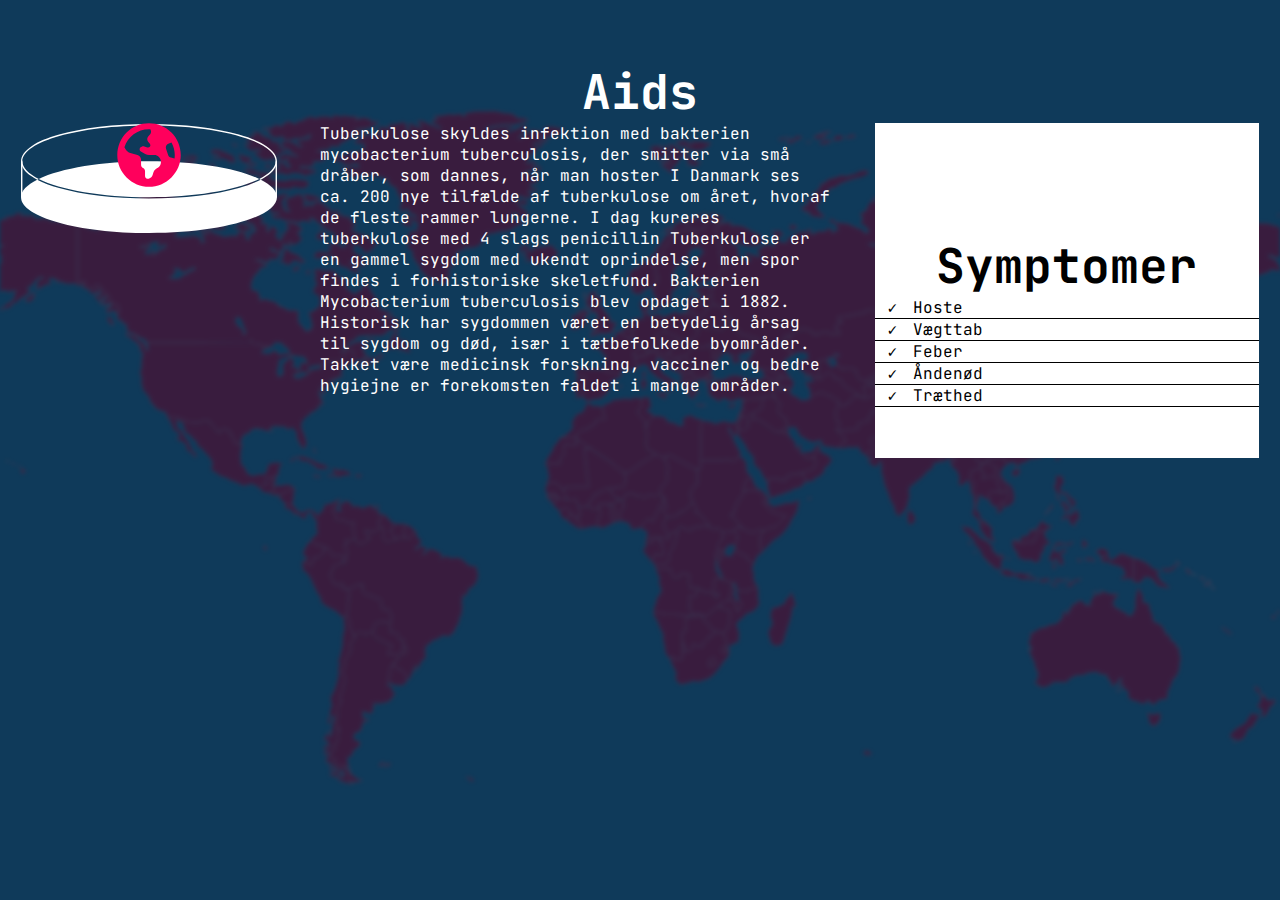
==== opsummering.html @ 6960725e "opsummering" ====
<!DOCTYPE html>
<html lang="da">
  <head>
    <meta charset="UTF-8" />
    <meta name="viewport" content="width=device-width, initial-scale=1.0" />
    <title>Steno - Byg en sygdom</title>
    <link rel="stylesheet" href="/styles/style.css" />
    <!-- Google Font -->
    <link rel="preconnect" href="https://fonts.googleapis.com" />
    <link rel="preconnect" href="https://fonts.gstatic.com" crossorigin />
    <link
      href="https://fonts.googleapis.com/css2?family=JetBrains+Mono:ital,wght@0,100..800;1,100..800&display=swap"
      rel="stylesheet"
    />
    <script src="scripts/main.js" defer></script>
  </head>
  <body class="dark">

    <main>
        <img src="img/Earth.svg" alt="billede af jorden" id="kort">


     <h1>Aids</h1>

     <div class="opsummering_wrapper">
        <div class="petri_wrapper">
            <img src="img/petri.svg" alt="Petri skål" id="petri_skål">
            <img src="img/verden.svg" alt="Virus" id="petri_virus">
        </div>

        <p class="opsummering_text">
            Tuberkulose skyldes infektion med bakterien mycobacterium tuberculosis, der smitter via små dråber, som dannes, når man hoster
            I Danmark ses ca. 200 nye tilfælde af tuberkulose om året, hvoraf de fleste rammer lungerne.
            I dag kureres tuberkulose med 4 slags penicillin

            Tuberkulose er en gammel sygdom med ukendt oprindelse, men spor findes i forhistoriske skeletfund. Bakterien Mycobacterium tuberculosis blev opdaget i 1882. Historisk har sygdommen været en betydelig årsag til sygdom og død, især i tætbefolkede byområder. Takket være medicinsk forskning, vacciner og bedre hygiejne er forekomsten faldet i mange områder.
        </p>
        
        <div id="clipboard">
            <h1>Symptomer</h1>

            <div class="item">
                <p>&#10003;</p>
                <p>Hoste</p>
            </div>

            <div class="item">
                <p>&#10003;</p>
                <p>Vægttab</p>
            </div>

            <div class="item">
                <p>&#10003;</p>
                <p>Feber</p>
            </div>

            <div class="item">
                <p>&#10003;</p>
                <p>Åndenød</p>
            </div>

            <div class="item">
                <p>&#10003;</p>
                <p>Træthed</p>
            </div>
        </div>


     </div>
    </main>
  </body>
</html>
---- styles/style.css ----
/* Variabler */
:root {
  --background-color: #0f3a5a;
  --black-color: #071a2a;
  --icon-color: #7bb1f1;
  --map-color: #d2e1ff;
  --accent-color: #ff005c;
  --white-color: #ffffff;
}

h1 {
  font-size: 3rem;
  text-align: center;
  padding-top: 60px;
}

/* Reset css */
* {
  box-sizing: border-box;
  margin: 0;
  padding: 0;
}

/* Font family */
body {
  font-family: "JetBrains Mono", monospace;
  font-optical-sizing: auto;
  font-weight: 400;
  font-style: normal;
  overflow: hidden;
}

/* Brug denne farve til mørk baggrund */
.dark {
  background-color: var(--background-color);
  color: var(--white-color);
}

/* Brug denne farve til lys baggrund */
.light {
  background-color: var(--map-color);
  color: var(--black-color);
}

.btn {
  background-color: var(--white-color);
  color: var(--black-color);
  border: none;
  font-size: 2rem;
  font-family: "JetBrains Mono", monospace;
  padding: calc(1rem * 1) calc(1rem * 2);
  display: flex;
  justify-content: center;
  align-items: center;
  gap: calc(1rem / 2);
  border-radius: 50px;
  margin: 20px;
}

/*-------------------
--------video--------
-------------------*/

.video_container {
  position: relative;
}

#video-player {
  width: 100%;
  height: 100%;
}

.video_timeline {
  position: absolute;
  bottom: 4px;
  left: 0;
  right: 0;
  display: flex;
  gap: 16px;
}

.video_timeline_wrapper {
  flex:1;
}

.video_play_btn {
  outline: none;
  border: none;
  background-color: var(--white-color);
  color: var(--background-color);
  border-radius: 50%;
  display: flex;
  justify-content: center;
  align-items: center;
  width: 50px;
  height: 50px;
}

.video_years {
  margin-top: 8px;
  display: flex;
  justify-content: space-between;
}

.video_skips {
  flex: 1;
  display: flex;
  align-items: center;
}

.spacer {
  flex: 1;
  height: 5px;
  border-radius: 2px;
  background-color: var(--white-color);
}

.video_btn {
  position: relative;
  border-radius: 50%;
  width: 50px;
  height: 50px;
  outline: 5px solid var(--white-color);
  border: none;
  margin: 1px;
  color: var(--white-color);
  background-color: transparent;
  cursor: pointer;
}

.video_btn.active::before {
  position: absolute;
  border-radius: 50%;
  margin: 5px;
  inset: 0;
  content: attr(data-value);
  display: flex;
  justify-content: center;
  align-items: center;
  background-color: var(--white-color);
  color: var(--background-color);
}

/*-------------------
-------forside-------
-------------------*/
/* Denne styling bliver også brugt til den afsluttende side*/


#armbånd {
  position: absolute;
  top: 50%;
  left: -25vw;
  transform: translate(0%, -50%);
  width: 80vw;

}


/*-------------------
-------type-------
-------------------*/
.type_container {
display: flex;
justify-content: space-evenly;
}

.type_ikoner {
  background-color: #ffffff;
  padding: 40px;
  border-radius: 50%;
  display: flex;
  justify-content: center;
  align-items: center;
  flex-direction: column;
}

.type_flex {
  height: 100dvh;
  display: flex;
  flex-direction: column;
  justify-content: space-between;
}

.type_reagens {
  position: absolute;
  right: 0;
  padding-right: 60px;
  height: 500px;
  top: 25%;
}

.type_knap {
  float: right;
}

.type_wrapper {
  display: flex;
  flex-direction: column;
  align-items: center;
  gap: 16px;
}

.type_wrapper button{
  border-radius: 100px;
  border: none;
  box-shadow: 0px 0px 50px #7bb1f1;
  transition: 2s all ease;

  animation-name: slideIn;
  animation-duration: 2s;
  animation-fill-mode: forwards;

  aspect-ratio: 3 / 2;

  
}

.blinker{

  transition: 2s all ease;

  animation-name: blinker;
  animation-duration: 2s;
  animation-delay: 3s;
  animation-iteration-count: infinite;
  animation-fill-mode:forwards; 
  
  cursor: pointer;

}



#index_infoText{
  position: absolute;

  display: flex;
  align-items: center;

  right: 2vw;
  top: 34vh;

  opacity: 0;

  transition: 2s all ease;

  animation-name: blink;
  animation-duration: 2s;
  animation-delay: 3s;
  animation-iteration-count: infinite;
  animation-fill-mode:forwards;  
  
}

#index_infoText img{
width: 32px;
}

#index_infoText p{
  font-size: 1rem;
}

@keyframes slideIn {
  from {  
    top: 50%;
    left: -250vw;
    transform: translate(0%, -50%);
  }

  to {
    top: 50%;
    left: -2vw;
    transform: translate(0%, -50%);
  }
}

@keyframes blink {
  0% {  
    opacity: 0;
  }

  50% {
    opacity: 1;
  }

  100% {
    opacity: 0;
  }
}

@keyframes blinker {
  0% {  
    fill: #D9D9D9;
  }

  50% {
    fill: #ffffff;
  }

  100% {
    fill: #D9D9D9;
  }
}

/*-------------------
-----Opsummering-----
-------------------*/
#kort{
  position: absolute;
  top: 50%;
  left: 50%;
  transform: translate(-50%, -50%);
  z-index: -111;
  width: 100%;
  height: 100%;

  filter: blur(2px);
  opacity: 0.5;
  
}

.opsummering_wrapper{
  display: flex;
  justify-content: space-around;
}

.petri_wrapper{
  position: relative;
}

#petri_skål{
  width: 20vw;
}

#petri_virus{
  position: absolute;
  top: 0px;
  left: 50%;
  transform: translate(-50%, 0%);

  width: 5vw;
}

.opsummering_text{
  font-size: 1rem;
  width: 40vw;
}

#clipboard{
  background-color: #ffffff;
  width: 30vw;
  height: fit-content;
  padding: 4vw 0vw;
  color: black;

  display: flex;
  flex-direction: column;
  align-items: center;
}

#clipboard div{
border-bottom: solid 1px black;


display: flex;
align-items: flex-end;
gap: 16px;

padding: 0vw 4vw 0vw 1vw;
width: 100%;
}

.item{

}
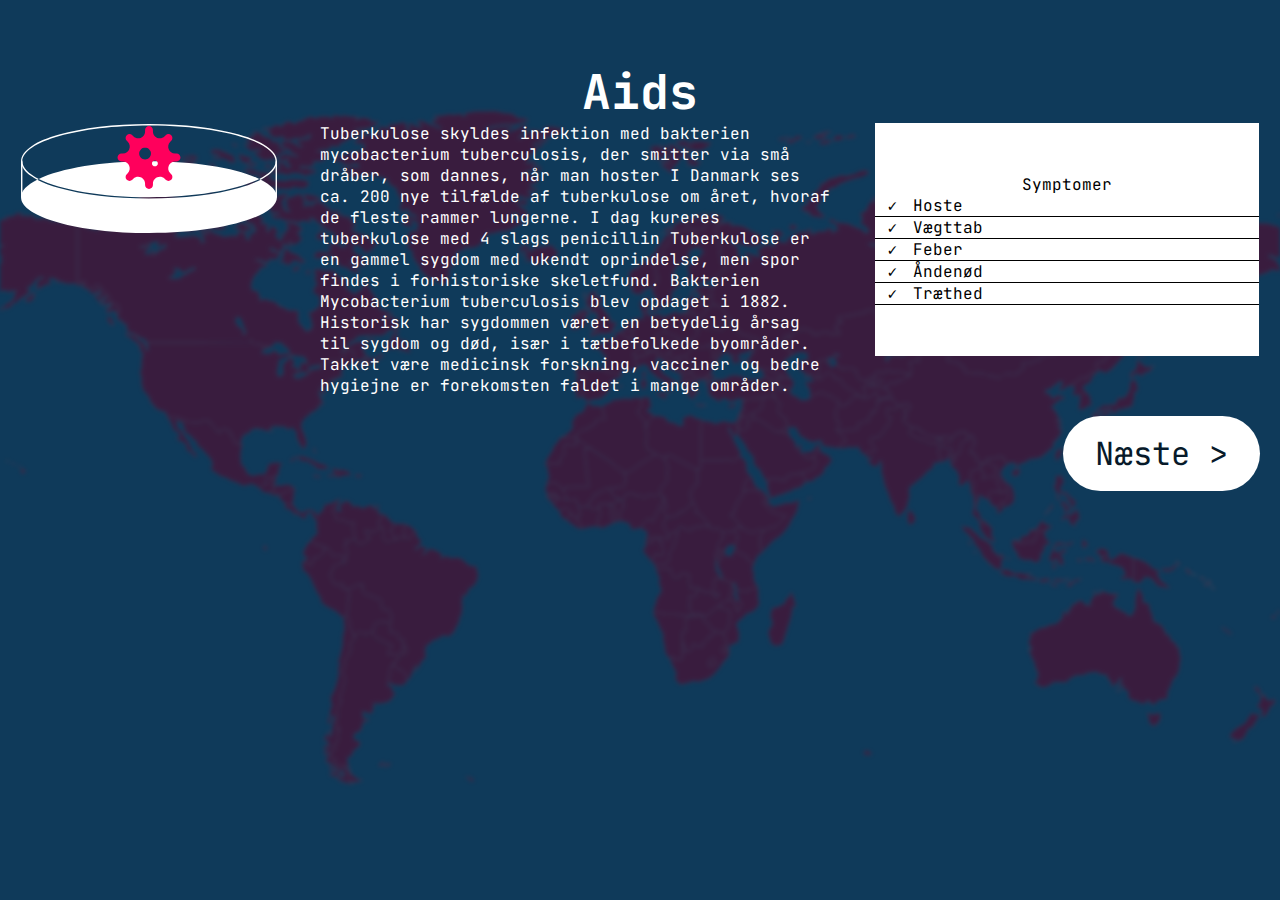
==== commit fe1413dc: "rækkefølge rettet" ====
--- a/opsummering.html
+++ b/opsummering.html
@@ -25,7 +25,9 @@
      <div class="opsummering_wrapper">
         <div class="petri_wrapper">
             <img src="img/petri.svg" alt="Petri skål" id="petri_skål">
-            <img src="img/verden.svg" alt="Virus" id="petri_virus">
+            <svg width="69" height="69" viewBox="0 0 69 69" fill="none" xmlns="http://www.w3.org/2000/svg" id="petri_virus">
+                <path d="M38.7408 4.81564C38.7408 2.47004 36.8458 0.575012 34.5002 0.575012C32.1546 0.575012 30.2596 2.47004 30.2596 4.81564V6.33961C30.2596 12.9523 22.2686 16.2653 17.5907 11.5874L16.504 10.514C14.8475 8.85748 12.1707 8.85748 10.5142 10.514C8.85767 12.1705 8.85767 14.8606 10.5142 16.5171L11.6008 17.6038C16.2655 22.2685 12.9525 30.2594 6.33979 30.2594H4.81582C2.47022 30.2594 0.575195 32.1544 0.575195 34.5C0.575195 36.8456 2.47022 38.7406 4.81582 38.7406H6.33979C12.9525 38.7406 16.2655 46.7316 11.5876 51.4095L10.5142 52.4962C8.85767 54.1527 8.85767 56.8428 10.5142 58.4993C12.1707 60.1558 14.8608 60.1558 16.5173 58.4993L17.604 57.4126C22.2819 52.7347 30.2728 56.0477 30.2728 62.6604V64.1844C30.2728 66.53 32.1679 68.425 34.5134 68.425C36.859 68.425 38.7541 66.53 38.7541 64.1844V62.6604C38.7541 56.0477 46.745 52.7347 51.4229 57.4126L52.5096 58.4993C54.1661 60.1558 56.8562 60.1558 58.5127 58.4993C60.1692 56.8428 60.1692 54.1527 58.5127 52.4962L57.4261 51.4095C52.7481 46.7316 56.0611 38.7406 62.6738 38.7406H64.1846C66.5302 38.7406 68.4252 36.8456 68.4252 34.5C68.4252 32.1544 66.5302 30.2594 64.1846 30.2594H62.6606C56.0479 30.2594 52.7349 22.2685 57.4128 17.5905L58.4995 16.5039C60.156 14.8474 60.156 12.1572 58.4995 10.5007C56.843 8.84423 54.1528 8.84423 52.4963 10.5007L51.4097 11.5874C46.7317 16.2653 38.7408 12.9523 38.7408 6.33961V4.81564ZM23.8986 30.2594C23.8986 29.4241 24.0632 28.5969 24.3828 27.8252C24.7025 27.0534 25.171 26.3522 25.7617 25.7615C26.3524 25.1709 27.0536 24.7023 27.8253 24.3826C28.5971 24.063 29.4242 23.8984 30.2596 23.8984C31.0949 23.8984 31.9221 24.063 32.6938 24.3826C33.4655 24.7023 34.1668 25.1709 34.7574 25.7615C35.3481 26.3522 35.8166 27.0534 36.1363 27.8252C36.456 28.5969 36.6205 29.4241 36.6205 30.2594C36.6205 31.0947 36.456 31.9219 36.1363 32.6936C35.8166 33.4654 35.3481 34.1666 34.7574 34.7572C34.1668 35.3479 33.4655 35.8165 32.6938 36.1361C31.9221 36.4558 31.0949 36.6203 30.2596 36.6203C29.4242 36.6203 28.5971 36.4558 27.8253 36.1361C27.0536 35.8165 26.3524 35.3479 25.7617 34.7572C25.171 34.1666 24.7025 33.4654 24.3828 32.6936C24.0632 31.9219 23.8986 31.0947 23.8986 30.2594ZM40.8611 37.6805C41.7046 37.6805 42.5136 38.0156 43.1101 38.612C43.7065 39.2085 44.0416 40.0174 44.0416 40.8609C44.0416 41.7045 43.7065 42.5134 43.1101 43.1099C42.5136 43.7063 41.7046 44.0414 40.8611 44.0414C40.0176 44.0414 39.2087 43.7063 38.6122 43.1099C38.0157 42.5134 37.6807 41.7045 37.6807 40.8609C37.6807 40.0174 38.0157 39.2085 38.6122 38.612C39.2087 38.0156 40.0176 37.6805 40.8611 37.6805Z" fill="#FF005C"/>
+                </svg>
         </div>
 
         <p class="opsummering_text">
@@ -37,7 +39,7 @@
         </p>
         
         <div id="clipboard">
-            <h1>Symptomer</h1>
+            <p>Symptomer<p>
 
             <div class="item">
                 <p>&#10003;</p>
@@ -64,9 +66,15 @@
                 <p>Træthed</p>
             </div>
         </div>
+    </div>
 
+    <footer>
+        <button class="btn type_knap">
+            Næste >
+        </button>
 
-     </div>
+    </footer>
+
     </main>
   </body>
 </html>--- a/styles/style.css
+++ b/styles/style.css
@@ -157,64 +157,9 @@
 }
 
 
-/*-------------------
--------type-------
--------------------*/
-.type_container {
-display: flex;
-justify-content: space-evenly;
-}
-
-.type_ikoner {
-  background-color: #ffffff;
-  padding: 40px;
-  border-radius: 50%;
-  display: flex;
-  justify-content: center;
-  align-items: center;
-  flex-direction: column;
-}
-
-.type_flex {
-  height: 100dvh;
-  display: flex;
-  flex-direction: column;
-  justify-content: space-between;
-}
-
-.type_reagens {
-  position: absolute;
-  right: 0;
-  padding-right: 60px;
-  height: 500px;
-  top: 25%;
-}
-
-.type_knap {
-  float: right;
-}
-
-.type_wrapper {
-  display: flex;
-  flex-direction: column;
-  align-items: center;
-  gap: 16px;
-}
-
-.type_wrapper button{
-  border-radius: 100px;
-  border: none;
-  box-shadow: 0px 0px 50px #7bb1f1;
-  transition: 2s all ease;
-
-  animation-name: slideIn;
-  animation-duration: 2s;
-  animation-fill-mode: forwards;
-
-  aspect-ratio: 3 / 2;
-
-  
-}
+
+
+
 
 .blinker{
 
@@ -302,6 +247,66 @@
     fill: #D9D9D9;
   }
 }
+
+
+/*-------------------
+-------type-------
+-------------------*/
+.type_container {
+  display: flex;
+  justify-content: space-evenly;
+  }
+  
+  .type_ikoner {
+    background-color: #ffffff;
+    padding: 40px;
+    border-radius: 50%;
+    display: flex;
+    justify-content: center;
+    align-items: center;
+    flex-direction: column;
+  }
+  
+  .type_flex {
+    height: 100dvh;
+    display: flex;
+    flex-direction: column;
+    justify-content: space-between;
+  }
+  
+  .type_reagens {
+    position: absolute;
+    right: 0;
+    padding-right: 60px;
+    height: 500px;
+    top: 25%;
+  }
+  
+  .type_knap {
+    float: right;
+  }
+  
+  .type_wrapper {
+    display: flex;
+    flex-direction: column;
+    align-items: center;
+    gap: 16px;
+  }
+  
+  .type_wrapper button{
+    border-radius: 100px;
+    border: none;
+    box-shadow: 0px 0px 50px #7bb1f1;
+    transition: 2s all ease;
+  
+    animation-name: slideIn;
+    animation-duration: 2s;
+    animation-fill-mode: forwards;
+  
+    aspect-ratio: 3 / 2;
+  
+    
+  }
 
 /*-------------------
 -----Opsummering-----
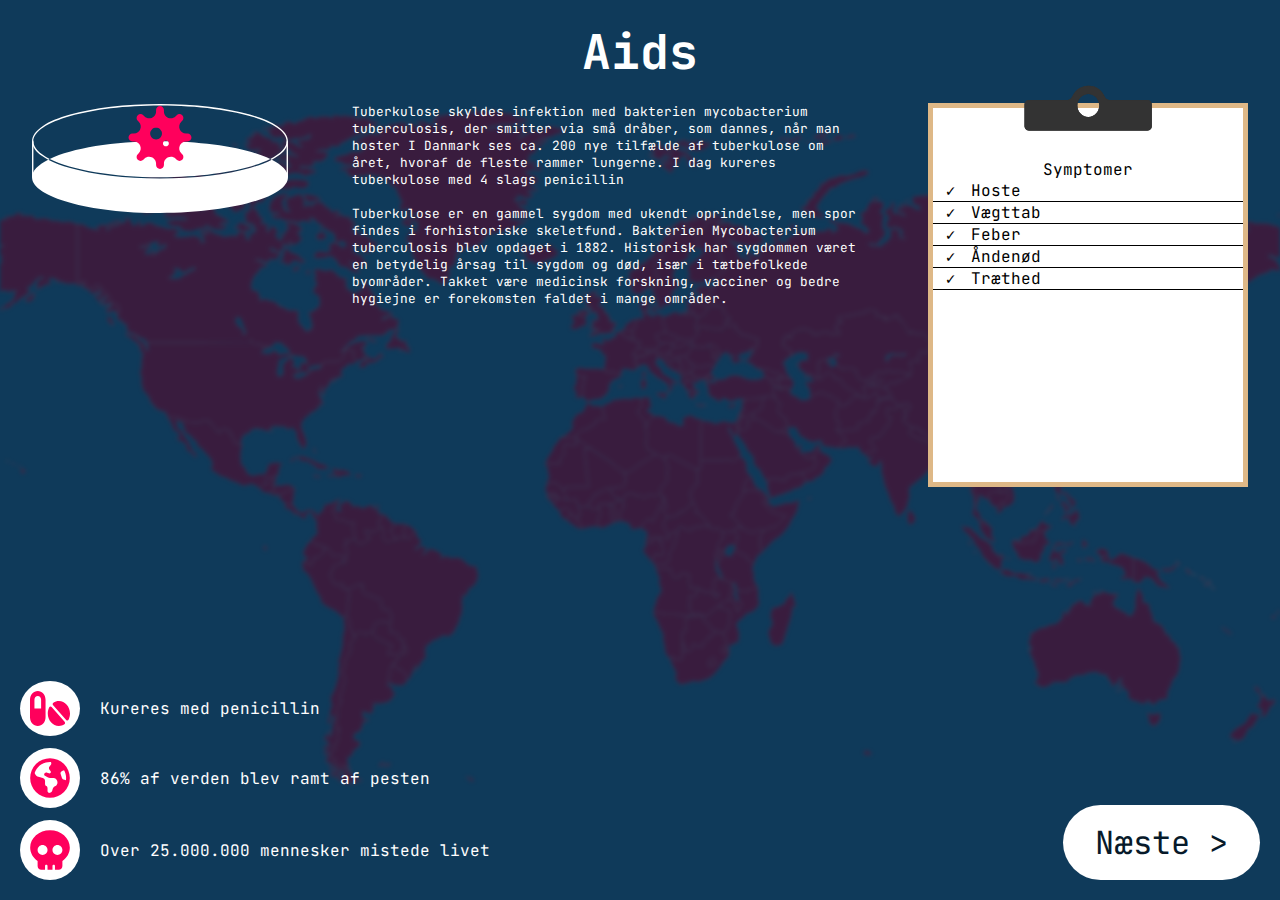
==== commit 8710a571: "opsummering" ====
--- a/opsummering.html
+++ b/opsummering.html
@@ -34,47 +34,69 @@
             Tuberkulose skyldes infektion med bakterien mycobacterium tuberculosis, der smitter via små dråber, som dannes, når man hoster
             I Danmark ses ca. 200 nye tilfælde af tuberkulose om året, hvoraf de fleste rammer lungerne.
             I dag kureres tuberkulose med 4 slags penicillin
-
+            <br><br>
             Tuberkulose er en gammel sygdom med ukendt oprindelse, men spor findes i forhistoriske skeletfund. Bakterien Mycobacterium tuberculosis blev opdaget i 1882. Historisk har sygdommen været en betydelig årsag til sygdom og død, især i tætbefolkede byområder. Takket være medicinsk forskning, vacciner og bedre hygiejne er forekomsten faldet i mange områder.
         </p>
         
         <div id="clipboard">
+            <img src="img/clip.svg" alt="Clip til clipboard" id="clip">
             <p>Symptomer<p>
 
-            <div class="item">
+            <div>
                 <p>&#10003;</p>
                 <p>Hoste</p>
             </div>
 
-            <div class="item">
+            <div>
                 <p>&#10003;</p>
                 <p>Vægttab</p>
             </div>
 
-            <div class="item">
+            <div>
                 <p>&#10003;</p>
                 <p>Feber</p>
             </div>
 
-            <div class="item">
+            <div>
                 <p>&#10003;</p>
                 <p>Åndenød</p>
             </div>
 
-            <div class="item">
+            <div>
                 <p>&#10003;</p>
                 <p>Træthed</p>
             </div>
         </div>
     </div>
 
-    <footer>
+    <div class="opsummering_bullet">
+
+
+        <div class="bullets">
+            <img src="img/piller.svg" alt="Billede af piller">
+            <p>Kureres med penicillin</p>
+        </div>
+
+        <div class="bullets">
+            <img src="img/verden.svg" alt="Billede af jorden">
+            <p>86% af verden blev ramt af pesten</p>
+        </div>
+
+        <div class="bullets">
+            <img src="img/død.svg" alt="Billede af dødningehovede">
+            <p>Over 25.000.000 mennesker mistede livet</p>
+        </div>
+    </div>
+
+    
+    </main>
+
+    <footer class="absolute_footer">
         <button class="btn type_knap">
             Næste >
         </button>
 
     </footer>
 
-    </main>
   </body>
 </html>--- a/styles/style.css
+++ b/styles/style.css
@@ -11,7 +11,7 @@
 h1 {
   font-size: 3rem;
   text-align: center;
-  padding-top: 60px;
+  padding: 20px;
 }
 
 /* Reset css */
@@ -273,13 +273,21 @@
     flex-direction: column;
     justify-content: space-between;
   }
+
+  .type_reagens_wrapper{
+    position: absolute;
+    top: 0px;
+    right: 0px;
+    height: 100%;
+    padding: 80px;
+    display: flex;
+    align-items: center;
+    justify-content: center;
+  }
   
   .type_reagens {
-    position: absolute;
-    right: 0;
-    padding-right: 60px;
-    height: 500px;
-    top: 25%;
+    height: 50vh;
+
   }
   
   .type_knap {
@@ -348,20 +356,34 @@
 }
 
 .opsummering_text{
-  font-size: 1rem;
+  font-size: 0.8rem;
   width: 40vw;
 }
 
+
+
 #clipboard{
+  position: relative;
   background-color: #ffffff;
-  width: 30vw;
+  width: 25vw;
   height: fit-content;
-  padding: 4vw 0vw;
+  padding: 4vw 0vw 15vw 0vw;
   color: black;
 
   display: flex;
   flex-direction: column;
   align-items: center;
+  justify-content: flex-start;
+
+  border: solid 5px burlywood;
+}
+
+#clip{
+  position: absolute;
+  width: 10vw;
+  top: 0;
+  left: 50%;
+  transform: translate(-50%, -50%);
 }
 
 #clipboard div{
@@ -376,6 +398,38 @@
 width: 100%;
 }
 
-.item{
-
-}
+.opsummering_bullet{
+  position: absolute;
+  bottom: 0px;
+  left: 0px;
+  display: flex;
+  flex-direction: column;
+  justify-content: center;
+  gap: 12px;
+  padding: 20px 20px;
+}
+
+.bullets{
+  display: flex;
+  align-items: center;
+  gap: 20px;
+
+}
+
+.bullets img{
+  background-color: white;
+  border-radius: 50%;
+  padding: 10px;
+  overflow: visible;
+}
+
+/*-------------------
+--------footer-------
+-------------------*/
+
+.absolute_footer{
+  width: 100%;
+  position: absolute;
+  bottom: 0px;
+  left: 0;
+}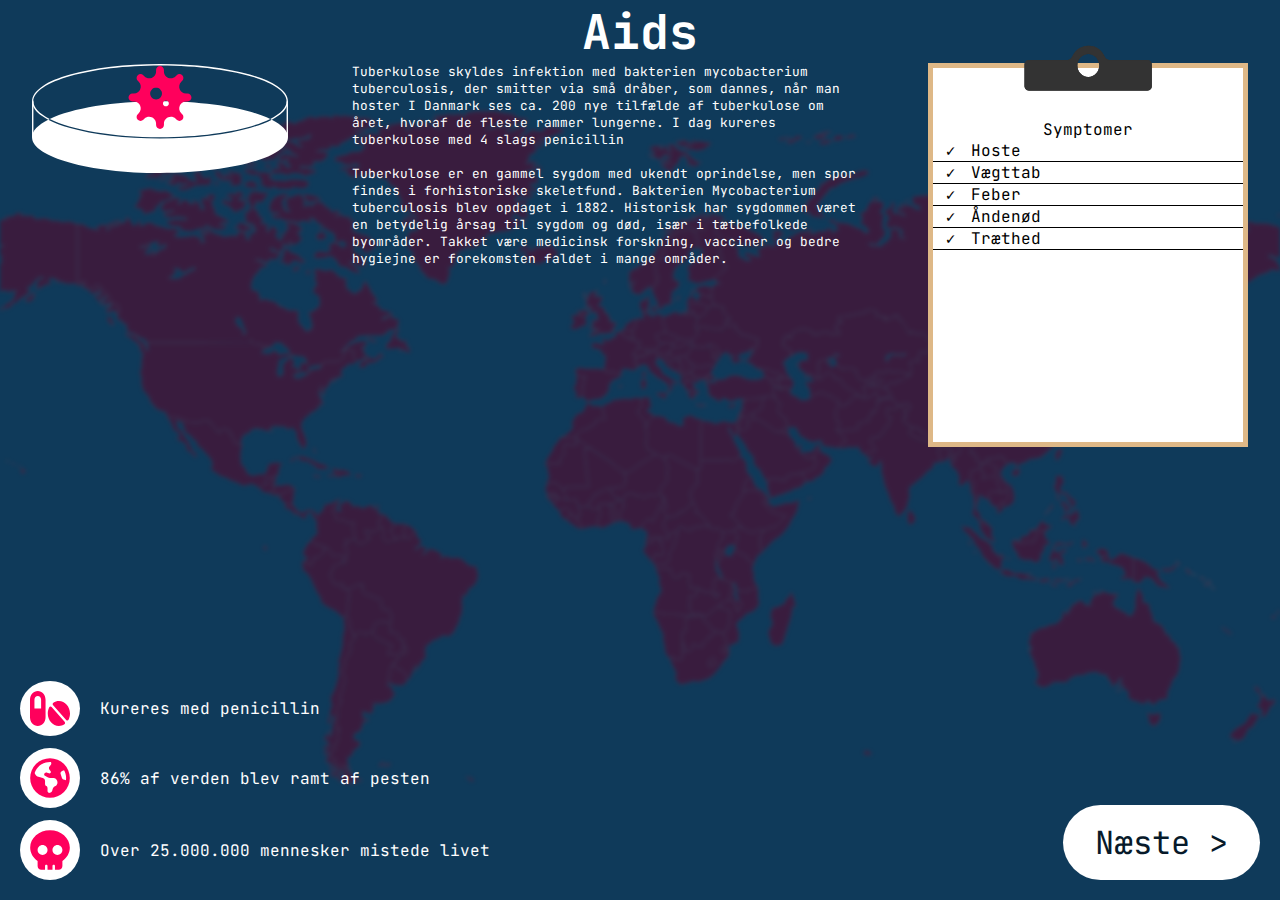
==== commit d4861638: "rettelser i det hele" ====
--- a/opsummering.html
+++ b/opsummering.html
@@ -19,8 +19,9 @@
     <main>
         <img src="img/Earth.svg" alt="billede af jorden" id="kort">
 
-
-     <h1>Aids</h1>
+    <header>
+        <h1>Aids</h1>
+    </header>
 
      <div class="opsummering_wrapper">
         <div class="petri_wrapper">
@@ -92,9 +93,9 @@
     </main>
 
     <footer class="absolute_footer">
-        <button class="btn type_knap">
+        <a href="slut-skærm.html" class="btn">
             Næste >
-        </button>
+        </a>
 
     </footer>
 
--- a/styles/style.css
+++ b/styles/style.css
@@ -10,8 +10,17 @@
 
 h1 {
   font-size: 3rem;
+}
+
+h2 {
+  font-size: 2rem;
   text-align: center;
-  padding: 20px;
+  padding-top: 10px;
+  padding-bottom: 30px;
+}
+
+h3 {
+  padding-top: 10px;
 }
 
 /* Reset css */
@@ -28,6 +37,9 @@
   font-weight: 400;
   font-style: normal;
   overflow: hidden;
+
+  /* Denne lille kommando sørger for at man ikke kan overstrege noget på siderne */
+  user-select: none;
 }
 
 /* Brug denne farve til mørk baggrund */
@@ -58,11 +70,23 @@
 }
 
 /*-------------------
+--------header--------
+-------------------*/
+header{
+display: flex;
+flex-direction: column;
+align-items: center;
+
+}
+
+
+/*-------------------
 --------video--------
 -------------------*/
 
 .video_container {
   position: relative;
+  height: 100%;
 }
 
 #video-player {
@@ -71,12 +95,13 @@
 }
 
 .video_timeline {
-  position: absolute;
-  bottom: 4px;
+  position: fixed;
+  bottom: 0;
   left: 0;
   right: 0;
   display: flex;
   gap: 16px;
+  padding: 20px;
 }
 
 .video_timeline_wrapper {
@@ -154,6 +179,11 @@
   transform: translate(0%, -50%);
   width: 80vw;
 
+  transition: 2s all ease;
+
+  animation-name: slideIn;
+  animation-duration: 2s;
+  animation-fill-mode:forwards; 
 }
 
 
@@ -253,8 +283,19 @@
 -------type-------
 -------------------*/
 .type_container {
-  display: flex;
-  justify-content: space-evenly;
+  position: relative;
+  display: flex;
+  justify-content: center;
+
+  }
+
+  .type_absolute{
+    position: absolute;
+    top: 50%;
+    left: 50%;
+    transform: translate(-50%, -50%);
+    width: 40vw;
+    justify-content: space-between;
   }
   
   .type_ikoner {
@@ -266,12 +307,30 @@
     align-items: center;
     flex-direction: column;
   }
-  
-  .type_flex {
-    height: 100dvh;
-    display: flex;
+
+  .streg{
+    background-color: #ffffff;
+    width: 3px;
+    height: 50px;
+  }
+
+  .absolute_text{
+    position: absolute;
+    bottom: -200px;
+
+    display: none;
     flex-direction: column;
-    justify-content: space-between;
+    align-items: center;
+    justify-content: flex-start;
+    gap: 16px;
+
+    width: 30vw;
+    height: 30vh;
+
+  }
+
+  .absolute_text p{
+    font-size: 0.8rem;
   }
 
   .type_reagens_wrapper{
@@ -283,6 +342,8 @@
     display: flex;
     align-items: center;
     justify-content: center;
+
+    z-index: -111;
   }
   
   .type_reagens {
@@ -292,19 +353,20 @@
   
   .type_knap {
     float: right;
+    text-decoration: none;
   }
   
   .type_wrapper {
     display: flex;
     flex-direction: column;
     align-items: center;
-    gap: 16px;
-  }
-  
-  .type_wrapper button{
+    
+  }
+  
+  .type_klik{
     border-radius: 100px;
     border: none;
-    box-shadow: 0px 0px 50px #7bb1f1;
+    box-shadow: none;
     transition: 2s all ease;
   
     animation-name: slideIn;
@@ -313,6 +375,7 @@
   
     aspect-ratio: 3 / 2;
   
+    cursor: pointer;
     
   }
 
@@ -423,6 +486,53 @@
   overflow: visible;
 }
 
+
+
+/*-------------------
+-----Symptomer-----
+-------------------*/
+.lille_overskrift{
+  font-size: 1rem;
+}
+
+.symp_container {
+  display: flex;
+  column-gap: 40px;
+  row-gap: 40px;
+  flex-wrap: wrap;
+  justify-content: space-between;
+  width: 40vw;
+  padding: 20px 0px;
+}
+
+.symp_wrapper {
+  display: flex;
+  flex-direction: column;
+  align-items: center;
+  width: 100px;
+}
+
+.symp_wrapper img{
+  width: 100px;
+  height: 100px;
+  padding: 20px;
+  background-color: #ffffff;
+  border-radius: 50%;
+  overflow: visible;
+  cursor: pointer;
+
+  /*animation*/
+  transition: 2s all ease;
+}
+
+/*-------------------
+------Smittevej------
+-------------------*/
+.smittevej{
+  justify-content: space-around;
+}
+
+
 /*-------------------
 --------footer-------
 -------------------*/
@@ -432,4 +542,16 @@
   position: absolute;
   bottom: 0px;
   left: 0;
+}
+
+
+  /* til at fordele knapperne på slut-siden*/
+.slut{
+  display: flex;
+  justify-content: space-between;
+}
+
+footer a{
+  float: right;
+  text-decoration: none;
 }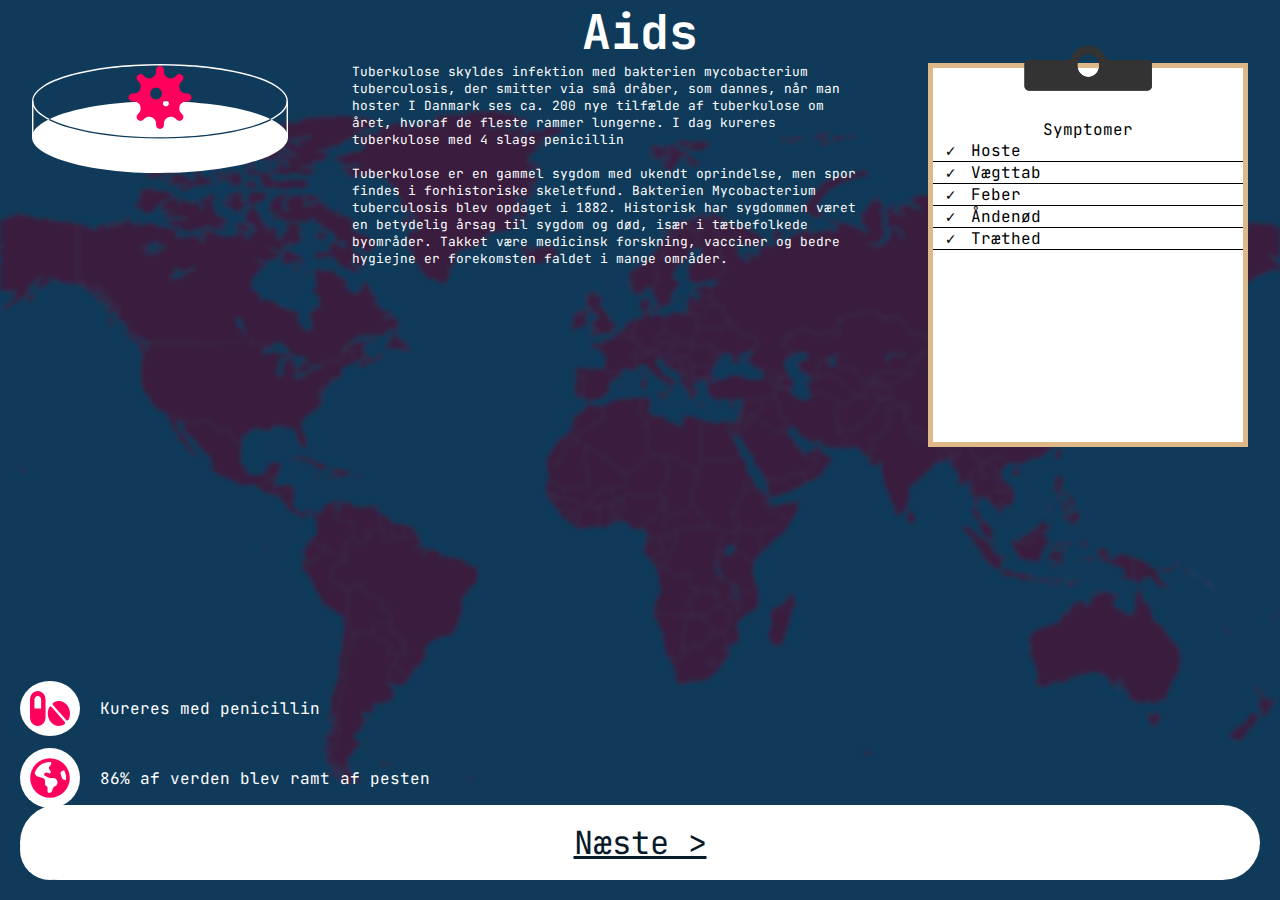
==== commit e5bc578d: "størrelser og animation" ====
--- a/opsummering.html
+++ b/opsummering.html
@@ -4,6 +4,9 @@
     <meta charset="UTF-8" />
     <meta name="viewport" content="width=device-width, initial-scale=1.0" />
     <title>Steno - Byg en sygdom</title>
+    <!--link til fav-icon-->
+    <link rel="icon" type="image/x-icon" href="img/icons/virus.svg">
+    <!--link til css fil-->
     <link rel="stylesheet" href="/styles/style.css" />
     <!-- Google Font -->
     <link rel="preconnect" href="https://fonts.googleapis.com" />
@@ -12,6 +15,7 @@
       href="https://fonts.googleapis.com/css2?family=JetBrains+Mono:ital,wght@0,100..800;1,100..800&display=swap"
       rel="stylesheet"
     />
+    <!--link til javascript fil-->
     <script src="scripts/main.js" defer></script>
   </head>
   <body class="dark">
@@ -19,6 +23,7 @@
     <main>
         <img src="img/Earth.svg" alt="billede af jorden" id="kort">
 
+    <!--Header, som primært bliver brugt til overskrift-->
     <header>
         <h1>Aids</h1>
     </header>
@@ -89,9 +94,9 @@
         </div>
     </div>
 
-    
     </main>
 
+    <!--Footer med tilhørende knap-->
     <footer class="absolute_footer">
         <a href="slut-skærm.html" class="btn">
             Næste >
--- a/styles/style.css
+++ b/styles/style.css
@@ -186,11 +186,22 @@
   animation-fill-mode:forwards; 
 }
 
-
-
-
-
-
+@keyframes slideIn {
+  from {  
+    top: 50%;
+    left: -250vw;
+    transform: translate(0%, -50%);
+  }
+
+  to {
+    top: 50%;
+    left: -2vw;
+    transform: translate(0%, -50%);
+  }
+}
+
+
+/*animation på knappen*/
 .blinker{
 
   transition: 2s all ease;
@@ -205,7 +216,21 @@
 
 }
 
-
+@keyframes blinker {
+  0% {  
+    fill: #D9D9D9;
+  }
+
+  50% {
+    fill: #ffffff;
+  }
+
+  100% {
+    fill: #D9D9D9;
+  }
+}
+
+/*animation på teksten*/
 
 #index_infoText{
   position: absolute;
@@ -228,28 +253,6 @@
   
 }
 
-#index_infoText img{
-width: 32px;
-}
-
-#index_infoText p{
-  font-size: 1rem;
-}
-
-@keyframes slideIn {
-  from {  
-    top: 50%;
-    left: -250vw;
-    transform: translate(0%, -50%);
-  }
-
-  to {
-    top: 50%;
-    left: -2vw;
-    transform: translate(0%, -50%);
-  }
-}
-
 @keyframes blink {
   0% {  
     opacity: 0;
@@ -264,19 +267,17 @@
   }
 }
 
-@keyframes blinker {
-  0% {  
-    fill: #D9D9D9;
-  }
-
-  50% {
-    fill: #ffffff;
-  }
-
-  100% {
-    fill: #D9D9D9;
-  }
-}
+#index_infoText img{
+width: 32px;
+}
+
+#index_infoText p{
+  font-size: 1vw;
+}
+
+
+
+
 
 
 /*-------------------
@@ -308,16 +309,10 @@
     flex-direction: column;
   }
 
-  .streg{
-    background-color: #ffffff;
-    width: 3px;
-    height: 50px;
-  }
+  /* Informerende tekst*/
 
   .absolute_text{
-    position: absolute;
-    bottom: -200px;
-
+    bottom: 0px;
     display: none;
     flex-direction: column;
     align-items: center;
@@ -329,6 +324,12 @@
 
   }
 
+  .streg{
+    background-color: #ffffff;
+    width: 3px;
+    height: 50px;
+  }
+
   .absolute_text p{
     font-size: 0.8rem;
   }
@@ -338,46 +339,189 @@
     top: 0px;
     right: 0px;
     height: 100%;
-    padding: 80px;
+    width: 220px;
     display: flex;
     align-items: center;
     justify-content: center;
 
     z-index: -111;
+
+    transition: 2s all ease;
+
+    animation-duration: 2s;
+    animation-delay: 1s;
+    animation-fill-mode:forwards; 
   }
   
   .type_reagens {
     height: 50vh;
 
   }
+
+  #fyld{
+    transition: 1s all ease;
+  }
+
+
+  @keyframes slideCenter {
+    from {  
+      width: 220px;
+    }
   
-  .type_knap {
-    float: right;
-    text-decoration: none;
-  }
-  
+    to {
+
+      width: 100%;
+    }
+  }
+    
   .type_wrapper {
     display: flex;
     flex-direction: column;
     align-items: center;
     
   }
-  
-  .type_klik{
-    border-radius: 100px;
-    border: none;
-    box-shadow: none;
-    transition: 2s all ease;
-  
-    animation-name: slideIn;
-    animation-duration: 2s;
-    animation-fill-mode: forwards;
-  
-    aspect-ratio: 3 / 2;
-  
-    cursor: pointer;
+
+/*-------------------
+-----Symptomer-----
+-------------------*/
+.lille_overskrift{
+  font-size: 1rem;
+}
+
+/* Den container alle ikonerne er i*/
+.symp_container {
+  display: flex;
+  column-gap: 40px;
+  row-gap: 40px;
+  flex-wrap: wrap;
+  justify-content: space-between;
+  width: 40vw;
+  padding: 20px 0px;
+}
+
+.symp_wrapper {
+  display: flex;
+  flex-direction: column;
+  align-items: center;
+  width: 10vw;
+}
+
+/* styre størrelen af ikoner og baggrund på dem*/
+.symp_wrapper img{
+  width: 7vw;
+  height: 7vw;
+  padding: 1vw;
+  background-color: #ffffff;
+  border-radius: 50%;
+  overflow: visible;
+  cursor: pointer;
+
+  /*animation*/
+  transition: 2s all ease;
+}
+
+/*-------------------
+------Smittevej------
+-------------------*/
+.smittevej{
+  justify-content: space-around;
+}
+
+/*animation billede*/
+#bakterie_animation{
+  position: absolute;
+  top: 30%;
+  left: 50%;
+  transform: translate(-50%, -50%);
+
+  width: 50px;
+
+  opacity: 0;
+  z-index: -222;
+
+
+  transition: 2s all ease;
+  animation-duration: 4s;
+  animation-delay: 3s;
+  animation-fill-mode:forwards; 
+}
+
+@keyframes bakterie {
+  0% {  
+    z-index: -222;
+    opacity: 0;
+    top: 30%;
+    left: 50%;
+    transform: translate(-50%, -50%);
+  }
+
+  25% {
+    width: 50px;
+    z-index: 222;
+    opacity: 1;
+
+    top: 10%;
+    left: 50%;
+    transform: translate(-50%, -50%);
     
   }
+
+  50% {
+    z-index: 222;
+    width: 50px;
+    opacity: 1;
+    top: 10%;
+    left: 50%;
+    transform: translate(-50%, -50%);
+    rotate: -10deg;
+  }
+
+  100% {
+    z-index: 222;
+    opacity: 1;
+    width: 700vw;
+    top: 10%;
+    left: 50%;
+    transform: translate(-50%, -50%); 
+  }
+}
+
+/*animation tekst*/
+
+
+#smittevej_tekst{
+  position: absolute;
+  top: 50%;
+  left: 50%;
+  transform: translate(-50%, -50%);
+  color: var(--black-color);
+  text-align: center;
+  width: 100%;
+  z-index: 333;
+
+  opacity: 0;
+  transition: 2s all ease;
+  animation-duration: 4s;
+  animation-delay: 6s;
+  animation-fill-mode:forwards; 
+}
+
+@keyframes smittevejTekst {
+  0% {  
+    opacity: 0;
+  }
+
+  20% {
+    opacity: 1;
+  }
+  80% {
+    opacity: 1;
+  }
+
+  100% {
+    opacity: 0;
+  }
+}
 
 /*-------------------
 -----Opsummering-----
@@ -488,49 +632,6 @@
 
 
 
-/*-------------------
------Symptomer-----
--------------------*/
-.lille_overskrift{
-  font-size: 1rem;
-}
-
-.symp_container {
-  display: flex;
-  column-gap: 40px;
-  row-gap: 40px;
-  flex-wrap: wrap;
-  justify-content: space-between;
-  width: 40vw;
-  padding: 20px 0px;
-}
-
-.symp_wrapper {
-  display: flex;
-  flex-direction: column;
-  align-items: center;
-  width: 100px;
-}
-
-.symp_wrapper img{
-  width: 100px;
-  height: 100px;
-  padding: 20px;
-  background-color: #ffffff;
-  border-radius: 50%;
-  overflow: visible;
-  cursor: pointer;
-
-  /*animation*/
-  transition: 2s all ease;
-}
-
-/*-------------------
-------Smittevej------
--------------------*/
-.smittevej{
-  justify-content: space-around;
-}
 
 
 /*-------------------
@@ -551,7 +652,15 @@
   justify-content: space-between;
 }
 
-footer a{
+.hoejre{
+
+  /*animation*/
+  transition: 1s all ease;
+
   float: right;
   text-decoration: none;
+  cursor: pointer;
+
+  background-color: grey;
+  pointer-events: none;
 }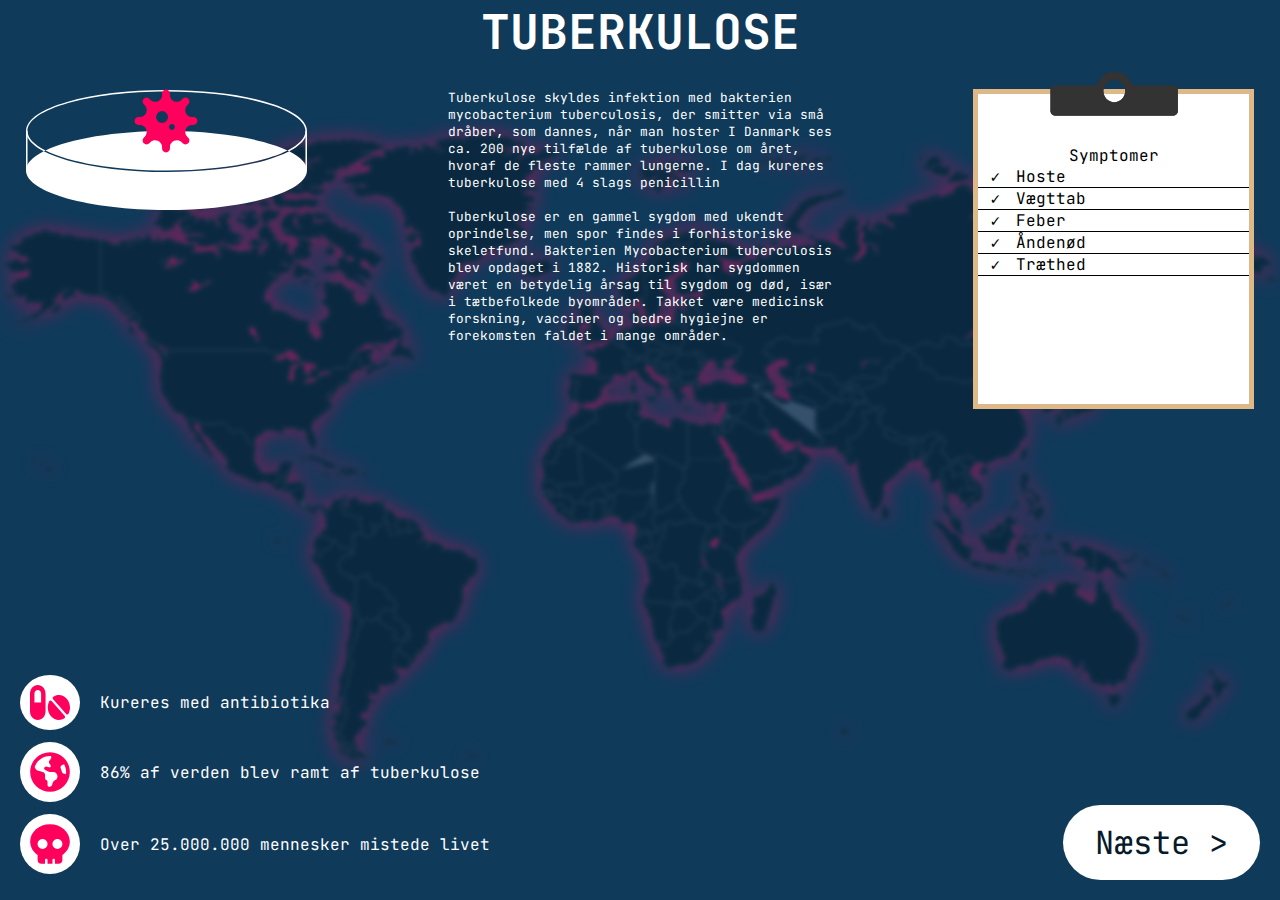
==== commit 4a422613: "Rettelser i opsummering" ====
--- a/opsummering.html
+++ b/opsummering.html
@@ -18,20 +18,215 @@
     <!--link til javascript fil-->
     <script src="scripts/main.js" defer></script>
   </head>
-  <body class="dark">
-
-    <main>
-        <img src="img/Earth.svg" alt="billede af jorden" id="kort">
+  <body class="dark" id="krop">
+
+    <main>  
+
+    <svg width="1238" height="615" viewBox="0 0 1238 615"  xmlns="http://www.w3.org/2000/svg" id="kort">
+                    <g filter="url(#filter0_d_570_688)">
+                    <path fill-rule="evenodd" clip-rule="evenodd" d="M637.655 494.336C637.655 493.63 638.868 492.322 639.57 493.33C640.277 494.336 639.974 495.748 641.385 495.748C642.794 495.748 645.315 496.25 645.722 495.647C646.121 495.04 647.937 494.537 647.937 493.43C647.937 492.324 647.937 471.764 647.937 470.959C647.937 470.152 651.366 470.959 651.366 469.647C651.366 468.337 651.366 457.958 651.366 457.958C651.366 457.958 653.885 457.76 654.591 457.558C655.298 457.357 657.819 456.045 658.425 456.45C659.03 456.849 659.834 458.264 660.237 457.757C660.639 457.254 661.65 456.245 662.658 456.245C663.207 456.245 664.109 456.009 664.949 455.806C664.782 455.511 664.676 455.233 664.676 455.02C664.676 454.167 658.539 455.191 657.515 455.533C656.491 455.875 653.254 456.384 652.23 455.873C651.207 455.362 644.73 455.873 644.73 455.873L643.535 454.68C643.535 454.68 632.963 454.68 631.771 454.68C630.578 454.68 629.723 454.511 628.702 453.832C627.677 453.147 626.657 453.147 625.461 453.656C624.27 454.169 624.781 452.976 623.929 452.976C623.075 452.976 622.734 453.832 622.734 453.832L621.671 454.11C621.559 455.147 622.478 457.061 623.591 458.565C624.75 460.127 626.16 463.048 626.918 465.517C627.674 467.986 629.844 470.757 630.395 472.623C630.953 474.485 629.994 477.158 630.546 478.366C631.103 479.575 631.452 481.639 631.758 483.707C632.06 485.772 632.211 490.155 634.076 491.969C634.784 492.659 635.516 493.618 636.194 494.69C637.023 494.77 637.655 494.869 637.655 494.336Z" fill="#5C677B"/>
+                    <path fill-rule="evenodd" clip-rule="evenodd" d="M683.023 449.29L682.521 448.188L679.597 448.283C677.682 448.788 677.682 449.394 677.682 449.999C677.682 450.601 675.865 452.013 674.556 452.416C673.248 452.819 671.832 455.843 671.026 456.243C670.221 456.647 667.5 455.641 666.69 455.54C666.323 455.495 665.657 455.636 664.951 455.807C665.455 456.693 666.508 457.747 666.894 457.747C667.405 457.747 667.573 461.326 668.767 461.84C669.962 462.349 672.179 463.54 672.179 464.223C672.179 464.907 673.545 465.758 673.545 466.781C673.545 467.803 674.894 469.201 675.93 469.164C678.109 469.093 678.334 470.001 678.334 470.605C678.334 471.208 681.21 470.605 681.584 471.208C681.934 471.769 684.771 471.556 685.46 471.93C686.645 470.782 688.34 469.265 688.92 468.489C689.826 467.283 689.073 465.618 689.826 465.165C690.585 464.709 692.248 462.747 691.645 462.594C691.036 462.445 691.492 460.933 690.583 460.026C689.677 459.119 691.645 458.665 691.491 457.003C691.339 455.341 691.794 452.014 691.339 451.714C690.885 451.407 688.765 451.259 687.408 450.35C686.049 449.443 683.023 449.29 683.023 449.29Z" fill="#5C677B"/>
+                    <path fill-rule="evenodd" clip-rule="evenodd" d="M675.93 469.161C674.894 469.197 673.545 467.8 673.545 466.778C673.545 465.754 672.179 464.904 672.179 464.22C672.179 463.537 669.963 462.346 668.767 461.837C667.573 461.323 667.404 457.744 666.894 457.744C666.508 457.744 665.455 456.69 664.951 455.804C664.11 456.006 663.209 456.242 662.659 456.242C661.651 456.242 660.641 457.251 660.239 457.754C659.835 458.261 659.031 456.846 658.426 456.447C657.82 456.042 655.3 457.354 654.593 457.555C653.888 457.759 651.368 457.955 651.368 457.955C651.368 457.955 651.368 468.334 651.368 469.644C651.368 470.956 647.939 470.151 647.939 470.956C647.939 471.33 647.939 475.989 647.939 480.978C648.68 481.246 649.382 481.604 649.553 482.04C649.956 483.046 650.864 485.266 650.661 485.867C650.46 486.474 649.958 486.071 649.958 486.675C649.958 487.281 649.554 488.188 650.563 488.188C651.569 488.188 653.283 488.79 653.99 487.982C654.695 487.179 657.015 485.363 657.117 484.456C657.216 483.551 657.719 481.537 659.432 482.647C661.149 483.752 661.251 483.954 663.468 483.954C665.686 483.954 666.291 483.851 666.693 482.443C667.098 481.029 666.694 479.924 668.004 479.924C669.315 479.924 670.927 478.711 670.927 477.807C670.927 476.899 671.532 475.491 672.34 475.491C673.147 475.491 674.859 474.482 675.063 473.472C675.264 472.464 676.675 472.869 677.179 472.265C677.425 471.969 677.915 471.263 678.35 470.618C678.35 470.613 678.337 470.61 678.337 470.61C678.334 469.998 678.109 469.09 675.93 469.161Z" fill="#5C677B"/>
+                    <path fill-rule="evenodd" clip-rule="evenodd" d="M686.087 484.227C685.245 484.227 683.768 486.26 683.768 486.681C683.768 487.102 684.822 489.773 685.876 489.845C686.933 489.913 687.702 489.845 687.775 489.07C687.807 488.689 688.082 488.377 688.35 488.159C688.267 487.496 688.093 486.08 688.033 485.225C687.412 484.81 686.632 484.227 686.087 484.227Z" fill="#5C677B"/>
+                    <path fill-rule="evenodd" clip-rule="evenodd" d="M676.875 494.741C676.47 493.933 673.849 495.346 673.446 496.151C673.044 496.959 671.431 499.174 671.431 499.174L673.446 501.995L674.857 502.198C674.857 502.198 675.261 501.192 675.667 500.384C676.066 499.579 677.883 500.589 677.883 499.781C677.883 498.971 679.093 498.168 679.093 497.36C679.092 496.553 677.277 495.544 676.875 494.741Z" fill="#5C677B"/>
+                    <path fill-rule="evenodd" clip-rule="evenodd" d="M688.395 488.516C688.395 488.516 688.375 488.376 688.35 488.158C688.082 488.376 687.808 488.688 687.775 489.069C687.702 489.843 686.933 489.912 685.875 489.843C684.821 489.772 683.768 487.101 683.768 486.68C683.768 486.261 685.245 484.225 686.087 484.225C686.631 484.225 687.412 484.809 688.033 485.224C688.006 484.917 688.002 484.682 688.015 484.586C688.091 484.132 688.621 478.917 687.711 478.389C686.805 477.859 685.899 472.568 685.596 472.038C685.294 471.513 681.964 471.814 681.586 471.207C681.216 470.614 678.409 471.191 678.347 470.623C677.912 471.267 677.423 471.974 677.176 472.27C676.672 472.874 675.261 472.469 675.06 473.477C674.856 474.486 673.144 475.496 672.337 475.496C671.529 475.496 670.924 476.904 670.924 477.812C670.924 478.716 669.313 479.929 668.001 479.929C666.691 479.929 667.095 481.036 666.69 482.448C666.289 483.856 665.685 483.959 663.465 483.959C661.249 483.959 661.146 483.755 659.429 482.652C657.716 481.542 657.213 483.556 657.114 484.461C657.012 485.368 654.692 487.184 653.987 487.987C653.282 488.795 651.567 488.193 650.561 488.193C649.551 488.193 649.955 487.286 649.955 486.68C649.955 486.076 650.459 486.479 650.658 485.872C650.862 485.271 649.955 483.05 649.55 482.044C649.379 481.608 648.676 481.25 647.936 480.983C647.936 486.697 647.936 492.843 647.936 493.432C647.936 494.54 646.119 495.042 645.72 495.649C645.315 496.252 642.792 495.75 641.384 495.75C639.972 495.75 640.275 494.338 639.569 493.332C638.867 492.326 637.653 493.632 637.653 494.338C637.653 494.871 637.021 494.772 636.192 494.69C637.298 496.436 638.261 498.477 638.765 500.133C639.57 502.806 641.535 505.321 642.041 506.881C642.543 508.446 643.1 509.908 642.041 510.057C640.982 510.208 640.982 511.116 642.089 512.83C643.199 514.541 642.24 515.551 643.199 515.75C644.156 515.953 643.854 516.554 644.609 516.608C645.368 516.657 645.923 517.413 646.427 518.068C646.928 518.725 648.09 518.725 648.642 517.917C649.197 517.112 650.912 516.86 652.676 516.86C654.441 516.86 654.089 516.101 655.802 515.598C657.515 515.098 659.582 515.046 661.044 515.552C662.506 516.053 663.616 515.598 664.321 515.151C665.026 514.695 666.387 515.855 666.49 514.695C666.589 513.535 668.001 513.734 669.313 513.734C670.623 513.734 673.798 511.67 676.32 509.302C678.843 506.935 683.025 501.744 684.438 499.376C685.848 497.011 688.168 494.993 689.328 493.936C690.191 493.144 690.694 490.356 690.933 488.325C689.743 488.306 688.395 488.516 688.395 488.516ZM677.881 499.778C677.881 500.586 676.066 499.576 675.666 500.381C675.261 501.189 674.856 502.195 674.856 502.195L673.444 501.992L671.43 499.171C671.43 499.171 673.041 496.956 673.444 496.148C673.848 495.343 676.468 493.931 676.873 494.738C677.274 495.543 679.089 496.55 679.089 497.355C679.092 498.165 677.881 498.97 677.881 499.778Z" fill="#5C677B"/>
+                    <path fill-rule="evenodd" clip-rule="evenodd" d="M623.929 452.975C624.781 452.975 624.268 454.166 625.461 453.655C626.656 453.145 627.677 453.145 628.702 453.831C629.723 454.509 630.578 454.678 631.771 454.678C632.963 454.678 643.535 454.678 643.535 454.678L644.73 455.872C644.73 455.872 651.207 455.361 652.23 455.872C653.254 456.383 656.491 455.872 657.515 455.531C657.691 455.471 658.026 455.391 658.45 455.308L654.561 449.995L654.909 438.658L659.971 438.832L660.843 437.959L661.564 431.189C661.298 431.06 660.99 431.006 660.641 431.153C659.582 431.607 658.676 431.457 657.617 431.457C656.558 431.457 656.409 432.518 655.803 432.364C655.196 432.213 655.652 430.397 655.803 429.643C655.955 428.885 654.896 427.528 654.137 426.922C653.382 426.315 655.044 422.538 654.593 422.084C654.137 421.631 653.988 420.423 653.988 419.365C653.988 418.306 653.232 418.909 651.719 418.909C650.207 418.909 650.055 418.155 650.055 418.155C650.055 418.155 648.239 417.699 647.333 418.155C646.427 418.609 646.575 421.332 645.972 421.177C645.366 421.024 643.55 421.33 642.041 421.783C640.527 422.237 639.924 421.479 639.164 419.668C638.409 417.852 637.5 418.455 637.802 417.098C638.105 415.734 637.197 414.223 637.197 414.223C637.197 414.223 627.216 414.071 626.157 414.223C625.728 414.284 624.975 414.745 624.233 415.274C624.849 417.597 626.784 421.479 627.218 422.389C627.672 423.345 626.664 424.198 626.664 425.963C626.664 427.729 628.58 430.955 628.781 433.118C628.983 435.286 627.57 436.643 626.36 438.058C625.149 439.469 623.894 442.64 623.894 444.606C623.894 446.572 622.077 448.486 622.125 449.395C622.179 450.302 621.876 452.972 621.672 453.976C621.665 454.019 621.669 454.068 621.668 454.11L622.731 453.832C622.733 453.831 623.075 452.975 623.929 452.975Z" fill="#5C677B"/>
+                    <path fill-rule="evenodd" clip-rule="evenodd" d="M684.752 423.481C684.296 423.481 683.216 422.762 682.291 422.079C681.634 422.813 679.322 422.69 678.187 422.69C676.977 422.69 678.036 424.352 677.278 424.957C676.521 425.56 676.219 426.467 676.824 426.767C677.431 427.074 676.674 429.642 676.674 430.549C676.674 431.456 675.462 433.42 675.916 433.721C676.371 434.026 677.125 436.141 678.186 436.444C679.245 436.747 679.999 435.687 680.452 435.687C680.907 435.687 680.907 437.05 680.907 438.106C680.907 439.163 680.304 439.618 680.304 439.618C680.304 439.618 678.637 440.222 677.883 439.618C677.127 439.015 676.521 437.351 676.521 436.745C676.521 436.14 674.707 436.14 673.95 436.14C673.195 436.14 672.439 434.778 672.139 434.173C671.832 433.57 670.926 434.324 670.926 434.778C670.926 435.233 670.17 435.233 669.414 435.233C668.658 435.233 667.144 434.024 666.54 434.326C665.935 434.63 665.329 433.27 665.481 432.663C665.632 432.057 663.967 432.515 663.364 432.816C662.758 433.116 662.457 432.057 662.457 432.057C662.457 432.057 662.107 431.452 661.564 431.187L660.843 437.957L659.97 438.83L654.909 438.655L654.56 449.992L658.45 455.306C660.476 454.893 664.675 454.313 664.675 455.018C664.675 455.23 664.782 455.508 664.949 455.804C665.656 455.635 666.321 455.492 666.689 455.537C667.498 455.638 670.219 456.645 671.025 456.241C671.83 455.84 673.245 452.816 674.554 452.413C675.864 452.01 677.68 450.598 677.68 449.996C677.68 449.391 677.68 448.785 679.596 448.28L682.519 448.185L682.72 448.182L682.018 445.659C682.018 445.659 690.952 442.327 691.46 442.243C691.067 441.436 690.663 440.842 690.859 440.747C691.208 440.573 691.38 438.128 691.38 437.434C691.38 436.735 693.475 437.259 692.776 436.559C692.079 435.863 692.254 431.852 692.602 430.977C692.952 430.105 693.824 430.977 693.824 430.281C693.824 429.582 692.776 427.316 692.254 426.615C691.877 426.115 688.764 424.87 687.891 424.699C687.019 424.526 685.623 423.481 684.752 423.481Z" fill="#5C677B"/>
+                    <path fill-rule="evenodd" clip-rule="evenodd" d="M683.319 397.571C682.568 397.78 681.769 398.025 681.436 398.187C680.951 398.433 680.7 398.584 679.734 398.484C679.621 398.626 679.487 398.747 679.319 398.805C678.489 399.108 678.636 400.998 678.636 400.998C678.636 400.998 677.88 401.076 677.88 401.981C677.88 402.598 678.297 402.861 678.565 402.968C678.991 402.987 679.385 403.019 679.689 403.072C681.609 403.42 681.434 402.029 681.434 402.029C681.434 402.029 684.228 402.199 684.401 401.33C684.576 400.455 683.877 399.06 683.877 399.06L683.319 397.571Z" fill="#5C677B"/>
+                    <path fill-rule="evenodd" clip-rule="evenodd" d="M727.183 360.79C727.788 361.094 728.772 362.681 729.454 362.831C730.136 362.981 733.916 364.265 736.335 365.249C738.753 366.232 740.268 366.309 741.023 366.309C741.782 366.309 742.916 366.533 742.233 367.063C741.551 367.593 734.143 375.075 733.16 376.132C732.175 377.193 731.57 376.816 729.378 376.816C727.185 376.816 725.524 379.231 724.919 379.158C724.558 379.113 723.269 379.333 722.156 379.585L720.528 381.97L718.959 384.413L719.134 396.623L720.825 399.302C722.158 397.521 725.745 394.091 728.395 391.303C731.27 388.281 732.733 387.576 734.344 386.768C735.956 385.963 740.039 381.981 742.814 378.457C744.561 376.235 746.492 373.766 746.746 372.157C746.995 370.544 748.609 368.427 749.819 366.865C751.03 365.306 753.047 361.321 752.998 360.114C752.948 358.906 754.006 356.334 754.157 354.167C754.309 352.004 752.492 351.801 751.94 353.008C751.382 354.218 747.052 355.026 744.275 355.074C741.503 355.122 739.841 355.38 738.832 356.334C737.821 357.293 735.302 356.085 734.395 357.142C733.49 358.203 729.907 359.107 728.747 356.687C728.26 355.668 727.613 355.1 727.001 354.744C726.024 355.741 724.855 357.216 725.068 357.692C725.37 358.375 726.58 360.49 727.183 360.79Z" fill="#5C677B"/>
+                    <path fill-rule="evenodd" clip-rule="evenodd" d="M551.908 297.728C551.853 295.498 551.777 293.295 551.831 293.082C551.941 292.634 556.499 289.968 557.279 289.524C558.055 289.082 559.5 289.747 559.5 288.86C559.5 287.972 561.389 288.416 562.502 288.194C563.613 287.972 564.281 287.193 564.281 286.193C564.281 285.193 565.836 285.416 566.837 285.302C567.838 285.194 567.724 284.303 568.393 284.303C569.058 284.303 568.725 283.305 568.836 282.195C568.948 281.085 568.948 281.306 569.947 281.306C570.948 281.306 571.951 280.75 571.951 280.084C571.951 279.416 576.285 279.863 576.952 279.863C577.619 279.863 577.841 279.084 577.73 278.527C577.619 277.973 577.064 276.308 576.394 276.196C575.727 276.085 576.173 274.418 576.173 273.085C576.173 271.754 575.951 270.53 575.172 269.531C575.007 269.318 574.815 268.935 574.611 268.48C573.393 268.506 571.922 267.592 570.653 267.552C568.889 267.504 566.168 268.414 564.857 266.95C563.547 265.488 562.639 265.035 561.682 265.488C560.725 265.941 558.96 270.981 557.949 272.44C556.941 273.903 554.119 274.91 552.759 274.91C551.398 274.91 551.247 276.976 550.188 277.832C549.127 278.688 549.532 280.051 548.271 281.055C547.011 282.063 547.617 285.138 548.271 286.247C548.926 287.355 545.952 290.832 544.239 291.839C542.524 292.846 541.971 294.759 539.248 295.215C538.189 295.391 537.395 295.847 536.779 296.423C541.018 296.423 547.305 296.423 549.458 296.423C552.089 296.425 551.487 297.013 551.908 297.728Z" fill="#5C677B"/>
+                    <path fill-rule="evenodd" clip-rule="evenodd" d="M610.733 266.194C611.541 267.404 610.533 269.419 609.728 269.821C608.919 270.224 608.316 272.039 607.509 272.039C606.704 272.039 607.509 275.06 608.919 275.666C610.331 276.27 610.331 277.275 610.331 277.882C610.331 278.484 612.35 279.09 612.953 279.897C613.559 280.703 614.567 284.534 614.567 285.943C614.567 286.305 614.688 286.599 614.87 286.84C615.387 286.486 616.022 286.081 616.284 285.591C616.737 284.734 617.088 283.273 616.886 282.868C616.685 282.468 616.737 281.762 617.19 281.357C617.643 280.957 619.458 279.039 619.812 278.889C620.163 278.736 621.321 278.942 621.272 277.831C621.251 277.388 621.305 276.711 621.374 276.053C620.555 275.529 620.061 274.91 620.061 274.605C620.061 273.952 619.154 272.842 618.65 273.447C618.147 274.053 616.233 273.549 615.978 272.29C615.728 271.029 617.238 271.08 618.65 269.923C620.061 268.761 620.264 266.544 618.752 265.335C617.238 264.124 618.296 263.473 619.356 262.365C620.417 261.256 619.457 260.65 618.903 261.154C618.347 261.658 617.442 261.808 617.291 260.599C617.142 259.391 613.862 259.189 612.603 260.347C612.162 260.751 611.485 260.876 610.769 260.871C610.468 262.878 610.197 265.386 610.733 266.194Z" fill="#5C677B"/>
+                    <path fill-rule="evenodd" clip-rule="evenodd" d="M576.174 273.085C576.174 274.418 575.727 276.085 576.396 276.196C577.064 276.306 577.621 277.973 577.731 278.527C577.842 279.084 577.621 279.863 576.953 279.863C576.286 279.863 571.953 279.416 571.953 280.084C571.953 280.75 570.949 281.306 569.948 281.306C568.949 281.306 568.949 281.086 568.837 282.195C568.726 283.306 569.06 284.303 568.394 284.303C567.726 284.303 567.839 285.193 566.839 285.302C565.838 285.416 564.282 285.194 564.282 286.193C564.282 287.195 563.615 287.972 562.504 288.193C561.391 288.416 559.501 287.972 559.501 288.86C559.501 289.747 558.056 289.081 557.28 289.524C556.501 289.97 551.943 292.635 551.832 293.082C551.777 293.295 551.854 295.497 551.909 297.728C552.027 297.927 552.215 298.131 552.578 298.339C554.257 299.297 584.701 319.426 585.663 320.387C586.623 321.342 587.817 323.499 587.817 323.499C587.817 323.499 589.976 323.74 591.655 324.698C593.333 325.657 593.332 328.292 593.332 328.292C593.332 328.292 595.489 327.812 596.69 327.574C597.888 327.333 601.964 325.896 601.964 325.896L608.196 320.867L622.822 311.759C622.822 311.759 622.836 311.759 622.858 311.759C622.407 310.148 621.922 308.852 621.139 308.852C620.259 308.852 619.632 308.101 618.625 308.101C617.62 308.101 616.36 307.597 616.235 306.715C616.109 305.837 616.611 305.207 615.856 304.077C615.103 302.946 614.347 302.442 614.347 301.938C614.347 301.434 615.626 300.455 615.828 300.254C616.029 300.053 615.321 299.248 615.321 298.692C615.321 298.138 614.819 297.182 615.321 296.576C615.828 295.974 616.13 295.368 615.575 294.26C615.021 293.151 616.334 292.143 615.675 290.683C615.02 289.22 614.013 288.061 614.112 287.559C614.156 287.345 614.479 287.106 614.87 286.844C614.689 286.604 614.567 286.31 614.567 285.947C614.567 284.536 613.559 280.706 612.953 279.901C612.35 279.094 610.331 278.489 610.331 277.886C610.331 277.279 610.331 276.274 608.919 275.67C607.509 275.064 606.704 272.044 607.509 272.044C608.316 272.044 608.919 270.228 609.728 269.825C610.535 269.423 611.543 267.408 610.733 266.198C610.197 265.39 610.466 262.882 610.768 260.879C609.432 260.868 607.955 260.384 607.557 260.254C606.953 260.053 605.19 260.557 604.079 260.605C602.972 260.656 600.25 262.419 599.344 261.56C598.435 260.707 589.159 262.217 586.538 262.317C583.916 262.419 582.805 265.14 581.246 265.14C579.683 265.14 577.21 266.449 575.9 267.91C575.532 268.322 575.092 268.477 574.614 268.483C574.818 268.938 575.009 269.32 575.175 269.534C575.953 270.529 576.174 271.752 576.174 273.085Z" fill="#5C677B"/>
+                    <path fill-rule="evenodd" clip-rule="evenodd" d="M619.811 278.89C619.457 279.042 617.642 280.958 617.189 281.358C616.736 281.763 616.683 282.469 616.884 282.869C617.087 283.274 616.736 284.736 616.283 285.592C615.827 286.449 614.214 287.055 614.112 287.557C614.013 288.061 615.021 289.22 615.675 290.681C616.332 292.142 615.02 293.149 615.575 294.258C616.13 295.366 615.828 295.972 615.321 296.575C614.819 297.18 615.321 298.137 615.321 298.69C615.321 299.246 616.028 300.053 615.828 300.252C615.627 300.455 614.347 301.434 614.347 301.937C614.347 302.439 615.103 302.943 615.856 304.075C616.61 305.204 616.109 305.835 616.235 306.713C616.36 307.596 617.62 308.099 618.625 308.099C619.632 308.099 620.259 308.851 621.139 308.851C621.923 308.851 622.408 310.146 622.858 311.758C623.234 311.762 626.5 311.812 627.853 312.714C629.292 313.674 630.012 314.871 630.012 314.871L635.764 311.756L661.791 325.747V323.942H664.948C664.948 323.942 664.948 292.839 664.948 290.527C664.948 288.215 663.895 286.742 664.948 285.483C665.999 284.222 664.525 283.593 665.369 281.28C665.466 281.006 665.568 280.722 665.679 280.431C665.648 280.389 665.597 280.343 665.583 280.298C665.329 279.597 663.969 279.541 660.997 279.09C658.021 278.636 659.13 276.619 655.804 276.421C652.476 276.216 648.241 278.888 648.192 280.298C648.141 281.71 649.752 283.273 648.645 284.734C647.536 286.193 645.12 286.343 643.401 284.784C641.688 283.223 639.167 282.514 637.104 282.514C635.036 282.514 633.573 281.205 633.723 280.097C633.875 278.991 633.221 278.484 631.508 278.133C629.793 277.78 628.332 276.367 625.308 276.873C623.688 277.14 622.315 276.657 621.374 276.053C621.305 276.711 621.251 277.388 621.272 277.831C621.32 278.943 620.162 278.736 619.811 278.89Z" fill="#5C677B"/>
+                    <path fill-rule="evenodd" clip-rule="evenodd" d="M529.481 347.609C530.182 346.971 531.333 348.246 532.351 348.374C533.372 348.501 534.456 347.802 534.456 347.802C534.456 347.802 534.264 347.671 532.606 347.546C530.95 347.416 530.82 345.441 529.353 346.141C527.894 346.84 526.873 347.032 525.037 346.846C525.011 347.408 524.692 348.153 524.594 348.898C525.065 348.781 525.423 348.699 525.592 348.689C526.613 348.629 528.779 348.246 529.481 347.609Z" fill="#5C677B"/>
+                    <path fill-rule="evenodd" clip-rule="evenodd" d="M527.057 351.371C527.694 351.435 528.971 350.603 528.971 350.603C528.971 350.603 533.244 350.284 533.943 350.222C534.191 350.2 534.505 350.308 534.804 350.449C534.817 350.268 534.814 350.136 534.814 350.136C534.814 350.136 537.084 350.586 537.235 351.116C537.385 351.644 540.485 352.021 542.225 351.42C542.352 351.373 542.476 351.33 542.601 351.285C542.623 350.592 542.649 349.469 542.579 349.126C542.478 348.622 541.37 347.518 540.764 346.911C540.16 346.304 540.259 344.796 540.259 344.796L539.634 343.864C539.634 343.864 539.152 341.948 537.714 341.468C536.277 340.992 535.317 338.352 535.317 338.352H534.118C534.118 338.352 533.161 337.158 532.204 336.677C531.244 336.198 529.567 336.915 529.567 336.915C529.567 336.915 527.647 337.158 526.45 336.915C525.251 336.677 525.489 338.352 524.53 338.594C524.492 338.604 524.419 338.625 524.357 338.638C524.248 339.613 524.081 340.61 523.575 341.363C522.469 343.03 524.029 345.447 524.835 346.201C525.002 346.359 525.052 346.585 525.039 346.846C526.874 347.032 527.894 346.84 529.355 346.141C530.821 345.441 530.951 347.416 532.607 347.546C534.265 347.671 534.457 347.802 534.457 347.802C534.457 347.802 533.373 348.5 532.352 348.374C531.334 348.245 530.185 346.969 529.483 347.609C528.781 348.246 526.615 348.629 525.594 348.692C525.426 348.702 525.068 348.784 524.596 348.901C524.521 349.468 524.571 350.024 524.985 350.491C525.114 350.637 525.224 350.765 525.33 350.899C527.055 350.459 526.521 351.314 527.057 351.371Z" fill="#5C677B"/>
+                    <path fill-rule="evenodd" clip-rule="evenodd" d="M530.277 355.498C531.034 354.972 532.546 353.608 533.076 353.837C533.605 354.065 534.285 353.608 534.285 353.307C534.285 353.006 533.226 352.021 534.058 351.721C534.629 351.515 534.769 350.849 534.805 350.449C534.505 350.306 534.192 350.2 533.945 350.222C533.245 350.284 528.973 350.603 528.973 350.603C528.973 350.603 527.694 351.435 527.059 351.371C526.523 351.314 527.056 350.459 525.33 350.899C526.195 351.973 526.307 352.512 528.063 353.005C530.028 353.56 527.911 354.568 529.524 355.575C529.675 355.671 529.792 355.767 529.914 355.862C530.061 355.696 530.192 355.563 530.277 355.498Z" fill="#5C677B"/>
+                    <path fill-rule="evenodd" clip-rule="evenodd" d="M669.571 372.073C669.571 371.442 669.573 370.811 668.313 369.762C667.05 368.708 666.211 368.502 666.211 367.867C666.211 367.238 665.79 367.027 664.738 365.768C663.685 364.508 662.003 364.508 662.003 364.508L661.582 363.459L660.109 363.246C660.109 363.246 659.268 362.617 660.531 361.985C661.791 361.355 660.531 359.673 660.322 359.043C660.138 358.496 658.361 356.354 657.905 355.811C657.682 355.802 657.469 355.767 657.312 355.678C656.61 355.275 655.196 356.082 654.492 356.783C653.787 357.492 654.29 357.896 653.787 358.398C653.282 358.903 651.569 360.411 650.46 361.825C649.352 363.234 646.527 362.329 645.621 362.83C644.714 363.333 646.023 364.14 645.419 364.644C644.813 365.149 642.999 365.952 642.395 366.255C641.79 366.558 639.369 366.456 638.663 367.366C637.959 368.269 637.151 366.357 636.444 367.366C635.739 368.372 634.931 368.475 634.532 368.17C634.436 368.1 634.335 367.975 634.232 367.813C633.578 368.42 632.779 369.099 632.513 369.936C632.06 371.368 630.851 372.654 630.851 373.335C630.851 374.014 631.304 374.922 631.304 376.129C631.304 377.342 631.605 377.944 632.287 378.851C632.969 379.757 632.816 380.892 632.816 380.892C632.816 380.892 633.04 381.347 633.573 382.025C634.099 382.705 635.611 383.688 635.765 384.218C635.835 384.461 636.095 384.651 636.352 384.79C636.418 384.682 636.486 384.566 636.561 384.47C637.403 383.42 637.191 381.947 637.191 381.947L639.085 381.53L640.553 381.109L643.5 381.53V379.218C643.5 379.218 645.601 376.484 647.075 376.484C648.547 376.484 649.81 378.378 649.81 378.378L656.327 379.64C656.327 379.64 656.748 377.748 657.379 377.324C658.011 376.908 659.271 377.748 660.112 377.324C660.955 376.908 662.215 376.274 663.688 376.274C665.161 376.274 665.791 377.116 666.423 375.854C667.053 374.594 670.206 376.274 670.206 376.274L672.729 375.854L671.889 373.753C671.886 373.754 669.571 372.7 669.571 372.073Z" fill="#5C677B"/>
+                    <path fill-rule="evenodd" clip-rule="evenodd" d="M615.977 370.19C616.383 370.087 617.286 370.39 617.993 369.888C618.699 369.385 620.213 370.592 620.414 371.6C620.616 372.609 621.221 371.195 621.827 370.087C622.431 368.976 624.345 365.654 624.345 364.848C624.345 364.04 625.961 363.335 625.961 362.831C625.961 362.329 625.859 361.219 626.364 361.019C626.867 360.816 627.27 359.307 627.17 358.801C627.068 358.296 628.883 355.476 629.184 355.071C629.489 354.668 631.101 354.873 631.203 353.962C631.302 353.059 631.604 352.049 630.999 351.847C630.393 351.644 629.589 350.941 629.589 350.437C629.589 350.151 629.626 349.324 629.8 348.599C628.992 348.487 628.948 347.679 628.478 347.211C627.977 346.708 627.977 346.304 627.272 346.507C626.565 346.709 625.76 348.42 624.851 348.721C623.945 349.027 622.634 348.316 622.028 348.016C621.423 347.715 618.6 348.016 617.691 347.917C616.785 347.818 615.878 349.126 615.173 349.53C614.468 349.934 612.45 349.733 611.847 349.53C611.24 349.327 609.83 348.12 609.225 348.12C608.618 348.12 607.409 348.316 606.402 348.925C605.393 349.53 605.09 347.817 604.487 347.112C603.881 346.408 602.569 347.01 601.764 346.304C600.956 345.6 600.451 347.112 599.746 347.009C599.039 346.911 597.227 346.505 596.621 347.009C596.017 347.517 596.116 349.43 595.815 349.731C595.513 350.034 594.302 351.442 594.302 352.15C594.302 352.476 594.181 352.703 593.979 352.825C594.111 353.661 594.283 354.731 594.325 355.118C594.401 355.804 594.704 359.202 593.948 359.957C593.189 360.711 592.662 361.924 592.662 361.924C592.662 361.924 591.451 362.755 591.224 364.417C590.997 366.079 591.3 367.138 591.3 368.423C591.3 369.329 591.973 369.985 592.346 371.112C592.36 371.125 592.375 371.128 592.385 371.144C592.99 371.954 595.862 372.101 597.476 372.454C599.09 372.808 600.753 375.072 600.703 375.932C600.652 376.788 601.763 378.451 602.519 378.851C603.274 379.256 605.139 378.096 605.996 378.096C606.854 378.096 609.929 378.147 610.533 377.592C610.71 377.43 610.89 377.449 611.08 377.564C611.807 375.624 612.072 373.91 612.072 373.91C612.072 373.91 615.573 370.291 615.977 370.19Z" fill="#5C677B"/>
+                    <path fill-rule="evenodd" clip-rule="evenodd" d="M591.224 364.418C591.451 362.757 592.662 361.926 592.662 361.926C592.662 361.926 593.191 360.713 593.948 359.959C594.704 359.202 594.401 355.804 594.325 355.12C594.283 354.731 594.113 353.662 593.979 352.827C593.738 352.969 593.376 352.972 592.888 352.758C591.979 352.355 592.789 351.444 591.781 351.142C590.771 350.841 590.369 351.947 590.569 352.758C590.771 353.56 590.065 353.56 589.661 354.065C589.258 354.568 587.444 354.667 586.84 354.667C586.234 354.667 585.53 355.776 584.924 355.978C584.789 356.024 584.598 356.029 584.382 356.013C584.522 358.672 584.965 358.468 586.234 359.2C587.67 360.032 586.309 361.166 586.914 361.77C587.518 362.376 587.293 363.885 587.444 365.778C587.534 366.919 587.655 369.885 587.734 372.056C588.564 371.895 589.431 371.849 590.015 371.849C591.1 371.849 591.751 370.415 592.346 371.111C591.974 369.985 591.3 369.327 591.3 368.422C591.3 367.139 590.997 366.081 591.224 364.418Z" fill="#5C677B"/>
+                    <path fill-rule="evenodd" clip-rule="evenodd" d="M586.915 361.773C586.311 361.168 587.673 360.036 586.235 359.203C584.966 358.469 584.524 358.675 584.384 356.016C583.654 355.97 582.579 355.655 581.8 355.575C581.638 355.559 581.505 355.595 581.392 355.648C581.555 356.613 581.794 357.685 582.076 357.845C582.607 358.145 582.984 358.752 582.91 359.881C582.834 361.018 582.529 363.511 582.982 364.645C583.438 365.779 583.891 367.592 583.891 369.33C583.891 370.413 584.508 372.029 585.137 373.255C585.399 373.115 585.638 372.968 585.83 372.807C586.282 372.424 586.997 372.198 587.736 372.055C587.657 369.886 587.536 366.921 587.446 365.778C587.293 363.888 587.52 362.378 586.915 361.773Z" fill="#5C677B"/>
+                    <path fill-rule="evenodd" clip-rule="evenodd" d="M621.629 385.943C621.629 385.943 629.623 386.363 630.672 386.152C631.723 385.943 635.508 387.834 635.508 387.834C635.508 387.834 635.687 385.931 636.351 384.791C636.092 384.653 635.834 384.462 635.764 384.219C635.611 383.689 634.098 382.706 633.572 382.026C633.04 381.347 632.814 380.894 632.814 380.894C632.814 380.894 632.966 379.758 632.286 378.853C631.604 377.946 631.302 377.343 631.302 376.13C631.302 374.923 630.849 374.015 630.849 373.336C630.849 372.655 632.058 371.37 632.511 369.937C632.778 369.1 633.575 368.421 634.23 367.814C633.897 367.292 633.528 366.351 633.219 365.351C632.816 364.041 631.709 363.639 630.395 362.432C629.087 361.219 629.591 360.515 629.591 360.012C629.591 359.509 631.304 359.504 632.513 359.609C633.722 359.71 634.428 359.407 633.929 359.104C633.419 358.801 632.414 356.483 632.513 354.875C632.613 353.259 632.009 352.759 632.109 351.848C632.211 350.942 631.001 348.623 629.991 348.623C629.923 348.623 629.863 348.612 629.802 348.6C629.629 349.325 629.591 350.15 629.591 350.439C629.591 350.942 630.395 351.646 631.001 351.848C631.605 352.05 631.304 353.061 631.205 353.963C631.104 354.875 629.49 354.668 629.186 355.073C628.884 355.476 627.069 358.297 627.171 358.803C627.272 359.309 626.868 360.819 626.366 361.02C625.859 361.221 625.962 362.33 625.962 362.832C625.962 363.336 624.347 364.041 624.347 364.849C624.347 365.655 622.434 368.978 621.828 370.088C621.222 371.196 620.618 372.61 620.415 371.601C620.214 370.595 618.701 369.387 617.994 369.889C617.288 370.391 616.385 370.088 615.978 370.192C615.575 370.292 612.073 373.916 612.073 373.916C612.073 373.916 611.807 375.629 611.081 377.57C611.528 377.848 612.003 378.749 612.501 379.461C613.208 380.47 614.567 379.713 615.122 380.016C615.675 380.32 616.283 382.689 616.077 383.341C615.885 383.973 615.049 385.573 615.435 386.366H620.159L621.629 385.943Z" fill="#5C677B"/>
+                    <path fill-rule="evenodd" clip-rule="evenodd" d="M572.094 374.999C571.64 374.392 570.582 371.823 570.656 371.22C570.732 370.616 572.018 368.8 571.944 367.893C571.868 366.988 573.23 366.384 573.23 365.624C573.23 365.049 572.875 362.197 572.042 360.335C571.867 360.345 571.656 360.254 571.415 360.01C570.808 359.404 568.291 359.502 567.383 360.512C566.474 361.52 564.659 359.607 564.358 359.101C564.055 358.596 562.744 357.491 561.736 358.197C560.725 358.901 560.426 358.698 560.525 357.793C560.627 356.884 559.012 357.186 558.811 357.995C558.613 358.8 557.3 359.503 556.897 358.902C556.493 358.295 555.587 357.491 555.182 358.397C554.903 359.027 554.425 358.972 554.029 358.675C553.772 359.797 553.462 361.081 554.021 361.393C554.702 361.77 554.779 362.524 554.629 362.98C554.476 363.434 555.761 364.568 555.233 365.097C554.703 365.622 554.023 364.568 553.646 365.322C553.268 366.076 554.402 366.758 553.949 367.365C553.496 367.968 552.815 368.045 552.967 369.253C553.117 370.46 553.04 371.291 552.588 371.673C552.134 372.05 552.662 372.05 553.723 372.73C554.782 373.408 556.52 374.165 556.37 375.299C556.233 376.332 555.78 376.57 555.359 378.477C557.411 378.52 561.091 377.027 565.418 376.281C568.125 375.819 570.412 376.199 572.036 376.669C572.206 376.029 572.323 375.304 572.094 374.999Z" fill="#5C677B"/>
+                    <path fill-rule="evenodd" clip-rule="evenodd" d="M582.982 364.645C582.529 363.511 582.834 361.018 582.91 359.881C582.983 358.752 582.607 358.145 582.076 357.845C581.794 357.686 581.555 356.613 581.392 355.648C580.79 355.92 580.742 356.907 580.489 356.484C580.186 355.98 572.321 355.678 571.921 356.28C571.517 356.885 572.624 359.103 572.525 359.708C572.464 360.071 572.294 360.317 572.043 360.336C572.876 362.196 573.232 365.05 573.232 365.625C573.232 366.383 571.868 366.989 571.945 367.895C572.02 368.802 570.734 370.617 570.658 371.221C570.585 371.824 571.641 374.394 572.095 375.001C572.324 375.305 572.209 376.028 572.034 376.67C573.409 377.068 574.314 377.527 574.589 377.595C575.195 377.746 579.481 375.781 581.195 374.923C582.566 374.236 584.089 373.807 585.138 373.255C584.509 372.028 583.893 370.413 583.893 369.33C583.89 367.593 583.437 365.779 582.982 364.645Z" fill="#5C677B"/>
+                    <path fill-rule="evenodd" clip-rule="evenodd" d="M538.52 360.49C538.594 359.659 539.277 359.96 540.108 360.112C540.938 360.263 541.923 359.582 542.677 359.582C543.433 359.582 545.401 362.227 545.401 362.983C545.401 363.738 545.477 364.418 545.854 365.024C545.904 365.1 545.937 365.183 545.96 365.263C547.18 364.982 548.19 364.832 548.425 364.832C548.795 364.832 549.541 366.617 549.391 367.732C549.244 368.85 550.505 369.667 551.029 368.924C551.55 368.179 552.218 367.211 552.367 367.879C552.41 368.08 552.69 368.249 553.044 368.391C553.232 367.95 553.637 367.775 553.944 367.368C554.397 366.761 553.264 366.079 553.641 365.325C554.019 364.571 554.7 365.625 555.229 365.1C555.758 364.571 554.472 363.435 554.625 362.983C554.775 362.527 554.699 361.773 554.017 361.396C553.458 361.084 553.768 359.8 554.024 358.678C553.85 358.55 553.686 358.381 553.564 358.2C553.161 357.595 553.465 356.281 552.759 356.281C552.052 356.281 552.153 355.277 552.759 355.073C553.365 354.875 551.549 354.166 551.549 353.461C551.549 352.761 550.642 351.043 550.239 350.944C549.835 350.844 548.424 352.658 547.818 352.658C547.213 352.658 545.905 351.447 545.5 352.455C545.097 353.461 544.191 351.949 543.585 352.761C542.979 353.563 542.578 351.85 542.578 351.85C542.578 351.85 542.587 351.612 542.6 351.288C542.476 351.333 542.351 351.377 542.224 351.423C540.485 352.024 537.384 351.647 537.234 351.119C537.082 350.589 534.813 350.139 534.813 350.139C534.813 350.139 534.887 351.423 534.055 351.725C533.223 352.024 534.282 353.009 534.282 353.31C534.282 353.611 533.602 354.069 533.073 353.84C532.543 353.611 531.031 354.974 530.274 355.501C530.189 355.567 530.06 355.699 529.91 355.865C531.076 356.804 530.974 357.849 532.344 358.854C533.607 359.784 535.218 361.038 536.183 363.041C537.159 362.21 538.469 361.055 538.52 360.49Z" fill="#5C677B"/>
+                    <path fill-rule="evenodd" clip-rule="evenodd" d="M553.72 372.733C552.659 372.053 552.131 372.053 552.585 371.676C553.038 371.294 553.114 370.463 552.964 369.256C552.916 368.867 552.958 368.604 553.045 368.391C552.692 368.249 552.412 368.08 552.368 367.879C552.218 367.211 551.55 368.179 551.031 368.924C550.507 369.667 549.245 368.849 549.392 367.732C549.544 366.615 548.798 364.832 548.426 364.832C548.19 364.832 547.181 364.982 545.962 365.263C546.124 365.801 545.759 366.394 545.628 366.989C545.478 367.671 543.662 368.653 542.906 369.258C542.696 369.425 542.419 369.859 542.131 370.405C543.554 371.302 545.213 372.345 546.562 373.365C549.031 375.228 552.763 377.7 554.528 378.351C554.763 378.443 555.043 378.478 555.356 378.48C555.777 376.573 556.23 376.335 556.367 375.302C556.517 374.168 554.777 373.411 553.72 372.733Z" fill="#5C677B"/>
+                    <path fill-rule="evenodd" clip-rule="evenodd" d="M545.627 366.989C545.778 366.309 546.233 365.625 545.854 365.024C545.477 364.418 545.401 363.737 545.401 362.983C545.401 362.229 543.433 359.582 542.677 359.582C541.923 359.582 540.939 360.263 540.108 360.112C539.276 359.96 538.593 359.658 538.52 360.49C538.467 361.057 537.159 362.211 536.183 363.038C536.373 363.429 536.548 363.84 536.68 364.291C537.486 367.062 538.243 367.619 539.401 368.571C539.926 369.01 540.95 369.655 542.129 370.403C542.418 369.857 542.695 369.423 542.904 369.256C543.66 368.651 545.477 367.669 545.627 366.989Z" fill="#5C677B"/>
+                    <path fill-rule="evenodd" clip-rule="evenodd" d="M536.821 314.3C536.821 313.521 540.381 312.523 540.381 311.745C540.381 310.968 540.381 302.637 540.381 302.637C540.381 302.637 551.497 302.859 551.831 302.637C552.003 302.521 551.966 300.104 551.908 297.728C551.487 297.013 552.09 296.424 549.461 296.424C547.308 296.424 541.022 296.424 536.782 296.424C535.811 297.334 535.286 298.562 534.915 299.548C534.31 301.158 530.529 303.527 530.379 305.795C530.227 308.062 526.695 311.588 524.379 316.424C523.741 317.759 523.449 318.796 523.375 319.633H536.821C536.821 319.634 536.821 315.078 536.821 314.3Z" fill="#5C677B"/>
+                    <path fill-rule="evenodd" clip-rule="evenodd" d="M526.447 336.916C527.645 337.159 529.564 336.916 529.564 336.916C529.564 336.916 531.24 336.198 532.201 336.677C533.158 337.159 534.115 338.353 534.115 338.353H535.314C535.314 338.353 536.274 340.992 537.711 341.468C538.539 341.746 539.043 342.492 539.325 343.077C540.351 343.053 541.146 342.716 541.146 341.978C541.146 341.06 541.607 339.839 543.133 341.216C544.664 342.589 544.664 341.365 544.969 340.908C545.276 340.45 546.346 341.06 547.263 341.06C548.18 341.06 549.404 340.449 549.404 340.449C549.404 340.449 562.099 340.602 562.71 340.296C563.321 339.99 563.169 337.393 563.169 337.393L562.1 336.326L558.888 306.212H564.632C558.501 302.161 553.242 298.721 552.575 298.34C552.211 298.132 552.023 297.928 551.906 297.728C551.966 300.104 552.001 302.521 551.829 302.637C551.496 302.859 540.38 302.637 540.38 302.637C540.38 302.637 540.38 310.968 540.38 311.745C540.38 312.523 536.82 313.521 536.82 314.3C536.82 315.078 536.82 319.635 536.82 319.635H523.374C523.18 321.83 524.519 322.606 525.285 323.482C526.344 324.689 524.479 326.805 526.042 328.974C527.602 331.137 525.688 334.465 524.932 335.677C524.522 336.336 524.479 337.473 524.354 338.639C524.417 338.625 524.49 338.606 524.527 338.596C525.487 338.354 525.248 336.677 526.447 336.916Z" fill="#5C677B"/>
+                    <path fill-rule="evenodd" clip-rule="evenodd" d="M593.331 328.291C593.331 328.291 593.332 325.656 591.654 324.696C589.976 323.738 587.816 323.498 587.816 323.498C587.816 323.498 586.62 321.342 585.661 320.385C585.084 319.809 573.862 312.31 564.633 306.211H558.89L562.102 336.326L563.171 337.393C563.171 337.393 563.322 339.99 562.712 340.296C562.101 340.603 549.405 340.449 549.405 340.449C549.405 340.449 548.182 341.06 547.264 341.06C546.348 341.06 545.279 340.449 544.97 340.907C544.665 341.363 544.665 342.589 543.135 341.216C541.608 339.84 541.148 341.062 541.148 341.977C541.148 342.715 540.352 343.053 539.327 343.077C539.538 343.513 539.633 343.864 539.633 343.864L540.258 344.796C540.258 344.796 540.159 346.304 540.763 346.911C541.369 347.517 542.476 348.622 542.578 349.126C542.676 349.634 542.578 351.847 542.578 351.847C542.578 351.847 542.979 353.56 543.585 352.758C544.191 351.946 545.097 353.458 545.5 352.452C545.905 351.443 547.213 352.655 547.818 352.655C548.424 352.655 549.835 350.841 550.239 350.941C550.642 351.04 551.55 352.758 551.55 353.458C551.55 354.163 553.365 354.873 552.759 355.07C552.153 355.274 552.054 356.278 552.759 356.278C553.464 356.278 553.159 357.591 553.564 358.197C553.968 358.798 554.775 359.305 555.178 358.397C555.582 357.491 556.488 358.295 556.893 358.902C557.296 359.503 558.608 358.8 558.807 357.995C559.008 357.185 560.623 356.884 560.521 357.792C560.422 358.698 560.721 358.902 561.732 358.197C562.037 357.98 562.368 357.948 562.696 357.996C563.054 356.824 563.465 355.741 563.647 355.374C563.95 354.767 562.942 353.356 563.445 353.157C563.95 352.953 565.664 353.358 566.167 351.944C566.672 350.536 567.277 349.829 567.277 349.829C567.277 349.829 567.478 346.811 568.385 347.313C569.296 347.815 570.401 348.619 570.505 347.412C570.607 346.199 571.714 346.908 572.015 345.8C572.318 344.69 572.921 344.794 573.631 344.991C574.333 345.196 574.94 344.892 574.94 344.286C574.94 343.685 576.553 343.986 577.862 343.078C579.172 342.171 579.878 341.466 580.381 341.969C580.888 342.477 584.216 342.373 584.719 342.171C585.223 341.969 586.232 341.066 587.441 341.264C588.652 341.466 591.574 340.76 592.783 340.76C593.993 340.76 594.497 339.651 594.899 339.246C595.304 338.847 595.609 337.032 596.012 336.73C596.336 336.486 596.27 330.157 596.231 327.662C595.014 327.918 593.331 328.291 593.331 328.291Z" fill="#5C677B"/>
+                    <path fill-rule="evenodd" clip-rule="evenodd" d="M590.566 352.717C590.053 352.246 589.363 352.1 589.183 352.1C588.88 352.1 589.108 350.437 588.958 350.209C588.805 349.985 587.823 350.663 587.218 350.438C586.611 350.209 586.387 349.228 585.856 349.228C585.326 349.228 585.25 348.622 585.25 347.941C585.25 347.259 584.27 346.581 583.664 346.13C583.058 345.675 582.91 344.391 582.529 344.163C582.312 344.033 582.397 343.106 582.505 342.334C581.565 342.32 580.633 342.219 580.384 341.97C579.881 341.466 579.175 342.173 577.865 343.08C576.556 343.988 574.943 343.687 574.943 344.288C574.943 344.894 574.336 345.198 573.634 344.993C572.924 344.795 572.321 344.691 572.018 345.802C571.715 346.911 570.61 346.201 570.508 347.414C570.404 348.621 569.299 347.815 568.388 347.315C567.481 346.811 567.28 349.83 567.28 349.83C567.28 349.83 566.675 350.538 566.17 351.946C565.667 353.359 563.953 352.955 563.447 353.158C562.943 353.359 563.953 354.769 563.65 355.376C563.468 355.743 563.057 356.826 562.699 357.998C563.445 358.12 564.145 358.753 564.358 359.103C564.661 359.608 566.476 361.521 567.383 360.513C568.291 359.505 570.808 359.406 571.415 360.011C572.018 360.617 572.425 360.314 572.524 359.708C572.624 359.103 571.517 356.885 571.919 356.28C572.32 355.679 580.184 355.98 580.487 356.484C580.789 356.989 580.789 355.476 581.798 355.575C582.808 355.679 584.32 356.181 584.924 355.98C585.53 355.776 586.234 354.668 586.84 354.668C587.444 354.668 589.258 354.569 589.661 354.067C590.065 353.56 590.771 353.56 590.569 352.76C590.569 352.745 590.569 352.733 590.566 352.717Z" fill="#5C677B"/>
+                    <path fill-rule="evenodd" clip-rule="evenodd" d="M632.918 317.788C632.918 317.296 632.803 315.066 632.717 313.408L630.012 314.872C630.012 314.872 629.292 313.675 627.853 312.716C626.418 311.76 622.822 311.759 622.822 311.759L608.196 320.867L601.964 325.896C601.964 325.896 597.888 327.333 596.69 327.574C596.551 327.602 596.395 327.631 596.235 327.666C596.274 330.162 596.34 336.49 596.017 336.735C595.613 337.036 595.31 338.85 594.904 339.25C594.502 339.655 593.998 340.765 592.787 340.765C591.577 340.765 588.655 341.469 587.446 341.268C586.235 341.07 585.227 341.973 584.723 342.175C584.467 342.277 583.481 342.354 582.506 342.337C582.398 343.109 582.314 344.036 582.531 344.165C582.911 344.393 583.06 345.678 583.666 346.132C584.273 346.585 585.252 347.262 585.252 347.943C585.252 348.625 585.328 349.23 585.858 349.23C586.388 349.23 586.614 350.212 587.22 350.44C587.825 350.664 588.805 349.986 588.959 350.212C589.109 350.44 588.883 352.103 589.185 352.103C589.366 352.103 590.055 352.248 590.567 352.72C590.387 351.918 590.786 350.846 591.782 351.145C592.79 351.446 591.982 352.358 592.889 352.761C593.797 353.161 594.304 352.858 594.304 352.154C594.304 351.446 595.514 350.038 595.817 349.736C596.117 349.434 596.018 347.521 596.623 347.013C597.229 346.509 599.041 346.916 599.747 347.013C600.452 347.115 600.958 345.602 601.766 346.309C602.569 347.013 603.883 346.41 604.489 347.116C605.092 347.821 605.395 349.535 606.404 348.929C607.411 348.32 608.62 348.124 609.227 348.124C609.831 348.124 611.242 349.331 611.849 349.535C612.452 349.737 614.469 349.938 615.174 349.535C615.88 349.13 616.787 347.821 617.693 347.922C618.602 348.021 621.425 347.719 622.029 348.021C622.635 348.32 623.946 349.031 624.852 348.725C625.761 348.424 626.567 346.712 627.273 346.511C627.495 346.447 627.638 346.461 627.758 346.502C627.77 346.108 627.777 345.733 627.777 345.401C627.777 343.587 628.181 344.292 628.482 342.482C628.785 340.667 633.524 335.93 633.929 335.624C634.331 335.324 634.328 328.17 634.328 327.163C634.328 326.155 634.532 324.948 634.931 323.533C635.334 322.122 634.229 322.227 634.328 320.915C634.428 319.605 632.918 318.593 632.918 317.788Z" fill="#5C677B"/>
+                    <path fill-rule="evenodd" clip-rule="evenodd" d="M661.791 325.749L635.764 311.758L632.717 313.408C632.803 315.066 632.918 317.296 632.918 317.788C632.918 318.595 634.428 319.605 634.328 320.913C634.229 322.223 635.334 322.12 634.931 323.53C634.532 324.947 634.328 326.154 634.328 327.16C634.328 328.166 634.331 335.32 633.929 335.621C633.524 335.927 628.785 340.664 628.482 342.48C628.181 344.29 627.777 343.585 627.777 345.399C627.777 345.731 627.77 346.105 627.758 346.5C628.018 346.588 628.136 346.869 628.479 347.213C628.986 347.717 628.986 348.623 629.991 348.623C631.001 348.623 632.211 350.942 632.109 351.848C632.01 352.759 632.615 353.259 632.513 354.875C632.414 356.483 633.419 358.801 633.929 359.104C634.43 359.407 633.722 359.71 632.513 359.609C631.304 359.506 629.591 359.51 629.591 360.012C629.591 360.515 629.085 361.219 630.395 362.432C631.709 363.639 632.816 364.039 633.219 365.351C633.623 366.663 634.124 367.871 634.53 368.173C634.929 368.479 635.738 368.377 636.443 367.369C637.149 366.36 637.958 368.272 638.661 367.369C639.366 366.459 641.787 366.561 642.393 366.258C642.999 365.956 644.811 365.151 645.417 364.647C646.022 364.143 644.712 363.337 645.62 362.833C646.526 362.331 649.352 363.236 650.459 361.828C651.567 360.413 653.282 358.905 653.786 358.401C654.29 357.897 653.786 357.496 654.491 356.787C655.193 356.086 656.607 355.278 657.311 355.682C657.468 355.77 657.681 355.805 657.904 355.814C657.836 355.734 657.794 355.685 657.794 355.685L658.217 354.21C658.217 354.21 656.533 353.37 656.533 352.109C656.533 350.847 656.954 349.59 655.902 349.59C654.85 349.59 654.639 348.538 655.481 347.701C656.323 346.855 654.22 345.175 655.694 345.175C657.165 345.175 656.113 342.863 657.165 342.656C658.218 342.443 658.426 341.602 658.426 340.554C658.426 339.5 660.74 338.872 661.37 338.66C662.002 338.449 661.791 335.09 661.791 335.09V325.749Z" fill="#5C677B"/>
+                    <path fill-rule="evenodd" clip-rule="evenodd" d="M698.761 288.486L696.314 282.487C696.139 282.761 696.005 282.951 695.931 283.023C695.529 283.427 693.862 282.42 692.301 282.82C690.738 283.225 689.527 282.67 688.015 281.916C686.503 281.159 681.564 282.114 680.905 283.074C680.253 284.032 678.586 284.031 677.076 283.427C675.565 282.82 673.597 281.916 670.825 281.663C668.234 281.428 666.15 281.056 665.679 280.433C665.568 280.724 665.466 281.009 665.369 281.281C664.525 283.595 666 284.224 664.948 285.484C663.895 286.744 664.948 288.217 664.948 290.529C664.948 292.125 664.948 307.446 664.948 316.781H685.746C685.746 316.781 686.352 316.378 686.956 315.973C687.562 315.571 688.57 316.577 688.57 316.577H693.004C693.004 316.577 693.814 317.588 694.821 317.588C695.827 317.588 695.223 315.973 696.84 315.973C698.448 315.973 698.047 313.55 699.055 313.55C700.063 313.55 699.864 313.757 700.87 312.345C700.901 312.303 700.95 312.249 700.982 312.202C700.905 311.766 700.898 311.308 700.971 310.834C701.224 309.224 700.113 309.321 699.411 307.056C698.706 304.788 695.88 301.413 695.782 300.101C695.679 298.797 694.116 298.038 694.167 296.625C694.215 295.215 693.411 295.064 691.846 292.847C690.285 290.631 689.827 286.75 690.285 286.598C690.739 286.448 692.049 289.874 692.553 290.983C693.058 292.094 694.77 295.469 695.982 295.469C697.194 295.469 697.649 290.379 698.05 290.631C698.086 290.654 698.111 290.71 698.133 290.781L698.267 289.858L698.761 288.486Z" fill="#5C677B"/>
+                    <path fill-rule="evenodd" clip-rule="evenodd" d="M621.278 406.315C622.965 406.315 622.334 405.261 621.699 403.575C621.068 401.892 622.756 402.103 623.808 402.103C624.864 402.103 624.44 400.206 625.283 400.206C626.128 400.206 626.335 402.522 627.18 402.311C628.023 402.101 628.656 402.943 629.709 402.735C630.763 402.522 630.763 400.414 630.763 398.731C630.763 397.042 630.976 395.783 629.921 395.15C628.865 394.513 628.023 393.04 629.289 392.407C630.555 391.778 630.763 390.51 629.709 389.67C628.654 388.825 626.335 390.51 626.335 389.67C626.335 389.208 626.525 387.563 626.696 386.157C624.255 386.077 621.629 385.941 621.629 385.941L620.999 386.125C621.147 388.594 620.858 390.514 620.858 390.514C620.858 390.514 617.065 390.727 616.22 390.727C616.037 390.727 615.46 390.805 614.643 390.932C614.471 391.204 614.239 391.474 614.063 391.65C613.61 392.104 615.122 392.71 615.375 393.363C615.627 394.017 613.458 393.818 613.508 394.776C613.56 395.732 612.753 396.489 612.147 396.94C611.543 397.395 613.761 399.312 613.811 399.963C613.862 400.619 614.366 401.222 616.284 403.088C618.111 404.866 617.237 405.319 619.655 407.287C619.974 406.788 620.481 406.315 621.278 406.315Z" fill="#5C677B"/>
+                    <path fill-rule="evenodd" clip-rule="evenodd" d="M620.857 390.516C620.857 390.516 621.145 388.597 620.998 386.126L620.158 386.363H615.434C615.448 386.394 615.453 386.435 615.472 386.462C615.976 387.218 615.725 388.327 614.663 388.677C613.607 389.031 613.657 389.987 614.515 390.04C615.039 390.072 614.918 390.501 614.64 390.932C615.457 390.805 616.034 390.727 616.217 390.727C617.064 390.728 620.857 390.516 620.857 390.516Z" fill="#5C677B"/>
+                    <path fill-rule="evenodd" clip-rule="evenodd" d="M626.128 409.477C626.758 409.689 627.18 410.74 628.444 409.689C629.709 408.632 631.186 408.845 631.186 409.902C631.186 410.956 631.608 410.742 632.663 409.689C633.714 408.632 634.768 409.899 634.768 407.788C634.768 405.683 636.033 407.578 636.033 405.262C636.033 402.946 636.243 400.627 636.243 399.575C636.243 398.521 639.194 397.469 639.194 395.784C639.194 394.098 641.724 390.728 641.724 388.619C641.724 386.515 642.36 386.091 642.99 385.037C643.429 384.309 643.749 382.875 643.497 381.505V381.531L640.55 381.111L639.082 381.531L637.189 381.948C637.189 381.948 637.401 383.423 636.558 384.471C635.716 385.525 635.506 387.834 635.506 387.834C635.506 387.834 631.72 385.943 630.67 386.152C630.221 386.243 628.511 386.219 626.695 386.16C626.523 387.566 626.334 389.211 626.334 389.673C626.334 390.513 628.654 388.828 629.707 389.673C630.762 390.513 630.553 391.781 629.288 392.41C628.022 393.043 628.864 394.516 629.92 395.152C630.974 395.786 630.762 397.045 630.762 398.734C630.762 400.417 630.762 402.525 629.707 402.738C628.653 402.946 628.022 402.104 627.178 402.314C626.334 402.525 626.127 400.209 625.282 400.209C624.439 400.209 624.862 402.106 623.806 402.106C622.753 402.106 621.066 401.893 621.697 403.578C622.332 405.263 622.963 406.317 621.276 406.317C620.479 406.317 619.972 406.791 619.651 407.291C619.764 407.383 619.878 407.476 620.009 407.575C621.422 408.667 622.321 409.915 622.929 411.171C624.335 410.212 625.779 409.362 626.128 409.477Z" fill="#5C677B"/>
+                    <path fill-rule="evenodd" clip-rule="evenodd" d="M699.055 313.55C698.049 313.55 698.449 315.973 696.84 315.973C695.224 315.973 695.829 317.588 694.821 317.588C693.813 317.588 693.004 316.577 693.004 316.577H688.57C688.57 316.577 687.562 315.571 686.956 315.973C686.352 316.376 685.746 316.781 685.746 316.781H664.948C664.948 320.965 664.948 323.944 664.948 323.944H661.791V335.084C661.791 335.084 662.003 338.444 661.37 338.654C660.74 338.866 658.426 339.494 658.426 340.548C658.426 341.597 658.217 342.439 657.165 342.65C656.113 342.858 657.165 345.169 655.694 345.169C654.22 345.169 656.325 346.849 655.481 347.695C654.639 348.532 654.85 349.584 655.902 349.584C656.954 349.584 656.533 350.841 656.533 352.103C656.533 353.364 658.217 354.204 658.217 354.204L657.794 355.678C657.794 355.678 660.107 358.41 660.32 359.04C660.53 359.672 661.79 361.353 660.53 361.982C659.267 362.616 660.107 363.243 660.107 363.243L661.58 363.456L662.001 364.505C662.001 364.505 663.684 364.505 664.737 365.765C665.788 367.024 666.209 367.237 666.209 367.864C666.209 368.499 667.048 368.705 668.311 369.76C669.571 370.808 669.57 371.44 669.57 372.07C669.57 372.699 671.884 373.751 671.884 373.751L672.672 375.714C673.067 375.924 673.385 376.18 673.554 376.606C673.976 377.663 675.031 378.294 675.031 378.294C675.031 378.294 676.297 379.134 677.137 378.294C677.98 377.449 679.035 378.506 679.035 378.506C679.035 378.506 680.093 377.663 680.72 378.083C681.152 378.367 683.031 379.913 684.661 381.403C684.901 381.312 686.484 380.734 687.181 380.664C687.937 380.588 688.996 381.872 689.297 381.419C689.602 380.965 691.189 380.287 691.794 380.59C692.4 380.892 693.833 380.967 693.91 380.44C693.96 380.079 694.607 379.718 695.064 379.332C695.277 379.154 695.453 378.971 695.5 378.776C695.65 378.171 697.466 377.112 698.219 376.959C698.978 376.81 699.885 376.735 700.264 377.187C700.44 377.4 700.765 377.559 701.113 377.703C701.371 375.768 701.798 374.709 701.169 374.709C700.327 374.709 698.639 373.868 698.008 372.181C697.374 370.495 695.476 369.444 695.058 368.388C694.633 367.334 692.315 367.551 691.894 366.707C691.472 365.861 692.529 365.861 692.529 364.808C692.529 363.754 695.058 364.387 695.266 364.175C695.478 363.962 695.689 361.652 695.689 360.382C695.689 359.122 697.376 357.856 696.744 357.223C696.111 356.591 697.377 356.383 698.221 355.75C699.065 355.112 698.43 353.221 699.275 352.378C700.117 351.537 700.749 349.852 701.383 349.852C702.017 349.852 702.856 349.008 702.856 348.163C702.856 347.322 704.333 345.636 704.124 344.161C703.91 342.686 703.279 340.791 704.333 339.524C705.387 338.263 705.81 337.209 705.6 336.155C705.387 335.103 706.863 334.892 707.498 334.261C707.944 333.811 709.552 333.146 710.752 331.226C709.984 330.285 709.161 329.512 708.634 329.272C707.424 328.719 706.617 326.604 706.617 323.932C706.617 321.259 705.961 319.144 705.859 318.291C705.76 317.435 704.449 315.616 702.888 314.76C701.782 314.156 701.164 313.247 700.981 312.199C700.949 312.244 700.898 312.298 700.869 312.342C699.864 313.757 700.063 313.55 699.055 313.55Z" fill="#5C677B"/>
+                    <path fill-rule="evenodd" clip-rule="evenodd" d="M723.828 350.734C723.632 351.056 722.822 352.364 722.172 353.105C721.425 353.952 721.852 355.549 722.064 355.971C722.277 356.401 723.342 356.29 723.977 355.866C724.472 355.536 724.845 355.728 725.587 356.423C725.97 355.866 726.506 355.243 726.995 354.742C726.153 354.252 725.375 354.167 725.169 353.964C724.817 353.614 726.175 352.607 727.135 352.404C728.092 352.205 727.639 351.094 726.833 350.388C726.701 350.273 726.548 350.127 726.38 349.975C725.929 350.238 725.56 350.477 725.457 350.618C725.208 350.95 724.646 350.828 723.828 350.734Z" fill="#5C677B"/>
+                    <path fill-rule="evenodd" clip-rule="evenodd" d="M707.498 334.264C706.863 334.895 705.387 335.106 705.6 336.158C705.81 337.214 705.387 338.266 704.333 339.527C703.285 340.787 703.904 342.666 704.12 344.136C705.39 344.045 706.71 344.027 706.973 344.286C707.504 344.815 707.716 344.286 708.035 343.227C708.354 342.164 708.989 342.27 709.63 342.803C710.267 343.331 710.691 344.182 711.756 343.649C712.818 343.12 712.711 343.438 713.243 343.649C713.775 343.864 715.898 343.545 716.641 343.649C717.387 343.755 723.872 350.662 723.872 350.662C723.872 350.662 723.856 350.685 723.828 350.734C724.647 350.826 725.208 350.948 725.458 350.617C725.562 350.474 725.93 350.235 726.382 349.973C725.554 349.196 724.351 347.92 722.75 345.901C720.835 343.481 718.567 342.173 717.355 342.173C716.146 342.173 715.943 340.108 715.19 340.008C714.431 339.909 712.72 336.931 712.667 335.018C712.64 333.941 711.744 332.442 710.755 331.227C709.552 333.149 707.942 333.814 707.498 334.264Z" fill="#5C677B"/>
+                    <path fill-rule="evenodd" clip-rule="evenodd" d="M695.061 368.391C695.479 369.448 697.379 370.498 698.011 372.184C698.642 373.871 700.33 374.713 701.172 374.713C701.801 374.713 701.374 375.771 701.116 377.706C701.516 377.867 701.948 378.011 702.231 378.173C702.761 378.474 704.955 378.173 705.711 378.852C706.467 379.534 708.886 381.121 709.642 381.121C710.401 381.121 713.121 381.495 713.574 381.8C714.03 382.104 714.633 380.667 715.843 379.984C717.054 379.306 718.567 378.853 718.794 379.381C719.017 379.911 719.853 380.366 720.456 380.066C720.704 379.939 721.39 379.756 722.156 379.584C723.271 379.332 724.558 379.112 724.919 379.157C725.522 379.23 727.185 376.815 729.378 376.815C731.57 376.815 732.175 377.192 733.16 376.131C734.144 375.074 741.553 367.593 742.233 367.062C742.916 366.534 741.78 366.308 741.023 366.308C740.268 366.308 738.753 366.231 736.335 365.248C733.916 364.264 730.136 362.98 729.454 362.83C728.772 362.68 727.788 361.093 727.183 360.789C726.58 360.489 725.37 358.373 725.067 357.689C724.965 357.456 725.205 356.971 725.587 356.421C724.844 355.727 724.471 355.536 723.977 355.865C723.34 356.289 722.277 356.399 722.064 355.97C721.852 355.548 721.426 353.951 722.172 353.103C722.917 352.253 723.872 350.66 723.872 350.66C723.872 350.66 717.387 343.754 716.641 343.647C715.898 343.544 713.775 343.863 713.243 343.647C712.711 343.436 712.818 343.119 711.756 343.647C710.691 344.18 710.267 343.33 709.63 342.802C708.991 342.269 708.354 342.162 708.035 343.225C707.715 344.285 707.504 344.814 706.974 344.285C706.71 344.026 705.39 344.045 704.12 344.135C704.12 344.145 704.123 344.154 704.126 344.163C704.334 345.638 702.857 347.323 702.857 348.165C702.857 349.009 702.019 349.854 701.384 349.854C700.749 349.854 700.119 351.538 699.277 352.38C698.432 353.223 699.067 355.115 698.222 355.751C697.379 356.385 696.114 356.593 696.745 357.225C697.379 357.858 695.69 359.123 695.69 360.384C695.69 361.653 695.478 363.965 695.268 364.176C695.06 364.389 692.531 363.756 692.531 364.81C692.531 365.862 691.473 365.862 691.896 366.708C692.318 367.554 694.636 367.339 695.061 368.391Z" fill="#5C677B"/>
+                    <path fill-rule="evenodd" clip-rule="evenodd" d="M703.768 271.923C704.408 271.361 704.787 269.154 702.116 269.272C702.092 269.416 702.081 269.564 702.081 269.72C702.081 270.739 700.446 272.882 699.549 274.827L701.157 275.512C701.995 274.019 703.256 272.37 703.768 271.923Z" fill="#5C677B"/>
+                    <path fill-rule="evenodd" clip-rule="evenodd" d="M703.768 271.923C703.255 272.371 701.993 274.02 701.156 275.51L701.332 275.583L701.603 276.797L704.7 278.41C704.7 278.41 706.985 276.797 707.931 276.66C708.872 276.527 719.641 270.741 719.641 270.741C719.641 270.741 720.584 269.262 720.452 268.72C720.315 268.183 720.18 266.701 720.721 266.031C721.26 265.359 720.048 264.281 720.452 263.205C720.854 262.127 722.605 261.594 722.605 261.594L724.624 260.113L723.279 259.708C723.279 259.708 721.531 260.381 719.509 260.246C717.491 260.113 717.087 261.594 714.933 261.594C712.775 261.594 711.565 262.127 711.026 261.457C710.488 260.783 710.353 261.188 708.872 261.859C707.39 262.531 706.448 262.399 705.776 261.859C705.102 261.323 704.564 261.996 704.429 262.668C704.302 263.3 704.5 264.747 702.411 265.034C702.269 265.654 702.022 266.301 702.381 266.75C702.914 267.414 702.274 268.2 702.114 269.272C704.787 269.153 704.41 271.361 703.768 271.923Z" fill="#5C677B"/>
+                    <path fill-rule="evenodd" clip-rule="evenodd" d="M1011.25 256.884C1010.94 257.19 1010.02 257.761 1009.24 258.392C1009.62 259.033 1009.55 260.128 1010.3 260.198C1011.36 260.3 1011.26 261.913 1010.1 261.659C1008.94 261.407 1008.94 263.221 1009.95 264.784C1010.95 266.344 1008.03 268.109 1008.84 268.915C1009.64 269.719 1008.99 270.678 1009.34 271.184C1009.69 271.686 1013.98 270.981 1015.84 269.068C1017.71 267.151 1018.21 267.404 1019.17 267.657C1020.13 267.908 1021.09 266.95 1020.58 266.194C1020.08 265.436 1019.52 263.574 1019.67 261.255C1019.76 259.909 1017.93 257.474 1016.14 255.529C1015.59 255.973 1015.09 256.209 1014.34 256.209C1013.13 256.21 1011.79 256.344 1011.25 256.884Z" fill="#5C677B"/>
+                    <path fill-rule="evenodd" clip-rule="evenodd" d="M894.967 317.889C894.365 314.549 894.027 311.309 893.587 311.309C892.975 311.309 892.161 314.167 891.14 313.96C890.116 313.757 890.116 310.29 891.343 310.29C892.569 310.29 893.997 307.634 893.997 306.816C893.997 306.002 892.774 306.002 891.548 306.002C890.319 306.002 887.666 306.204 887.666 306.204C887.666 306.204 886.027 305.594 886.027 304.571C886.027 303.55 885.418 302.732 883.781 302.732C882.15 302.732 882.15 301.102 880.922 302.732C879.697 304.366 883.579 304.366 883.169 305.594C882.761 306.816 881.536 306.002 881.331 307.02C881.126 308.039 881.539 310.694 882.15 312.124C882.619 313.226 883.327 316.013 883.351 318.359C884.301 318.177 884.748 317.736 885.63 317.736C886.738 317.736 888.25 317.586 888.352 316.425C888.451 315.267 889.714 314.411 890.416 314.762C891.124 315.116 892.182 317.939 892.231 319.397C892.249 319.865 892.448 320.482 892.763 321.12C893.326 320.564 893.983 320.121 893.983 320.121C893.983 320.121 894.4 318.569 894.967 317.889Z" fill="#5C677B"/>
+                    <path fill-rule="evenodd" clip-rule="evenodd" d="M882.15 312.124C881.539 310.696 881.127 308.039 881.331 307.02C881.536 306.002 882.76 306.814 883.169 305.594C883.579 304.366 879.697 304.366 880.922 302.732C882.15 301.102 882.15 302.732 883.781 302.732C885.418 302.732 886.027 303.55 886.027 304.571C886.027 305.594 887.666 306.204 887.666 306.204C887.666 306.204 890.319 306.002 891.548 306.002C892.774 306.002 893.997 306.002 893.997 306.816C893.997 307.634 892.569 310.29 891.343 310.29C890.116 310.29 890.116 313.759 891.14 313.96C892.16 314.167 892.975 311.309 893.587 311.309C894.029 311.309 894.365 314.549 894.967 317.889C895.125 317.701 895.291 317.567 895.465 317.567C896.273 317.567 895.868 314.741 896.409 313.932C896.946 313.124 896.678 310.57 897.083 310.57C897.485 310.57 899.909 311.377 899.775 310.705C899.639 310.031 901.256 307.743 900.987 306.533C900.715 305.325 901.929 303.841 901.929 302.363C901.929 300.883 903.275 300.478 904.218 299.67C905.157 298.862 906.774 297.788 907.044 298.46C907.315 299.131 909.331 299.67 908.525 298.46C907.715 297.247 907.715 296.444 908.254 296.175C908.795 295.902 909.064 294.559 909.064 294.559C909.064 294.559 907.315 294.288 907.044 293.483C906.773 292.678 905.695 291.871 905.695 291.197C905.695 290.523 904.754 290.792 903.947 291.466C903.137 292.14 901.658 290.66 899.908 291.603C898.158 292.544 897.753 293.617 896.946 293.484C896.138 293.347 896.272 294.158 895.599 294.829C894.927 295.503 894.387 296.311 893.985 296.311C893.583 296.311 892.234 296.985 892.234 296.985C892.234 296.985 893.178 299.002 892.639 299.942C892.1 300.886 890.751 299.942 889.274 300.348C887.791 300.752 887.118 299.808 886.039 300.076C884.964 300.348 884.291 299.402 883.753 299.539C883.214 299.673 882.406 298.326 882.675 297.25C882.946 296.177 882.137 294.695 881.599 295.503C881.059 296.311 880.255 295.905 880.255 297.118C880.255 298.326 880.927 299.808 880.119 300.615C879.311 301.421 875.002 301.828 874.196 301.154C873.385 300.479 869.888 300.076 869.752 299.402C869.618 298.73 868.54 297.521 867.867 297.521C867.193 297.521 865.172 298.462 864.636 298.058C864.097 297.655 862.749 296.578 861.809 296.447C860.865 296.31 859.384 295.636 859.25 295.099C859.114 294.56 856.961 294.289 856.556 293.752C856.153 293.213 854.807 293.082 854.807 292.408C854.807 291.736 855.346 290.66 855.346 289.85C855.346 289.038 856.96 288.239 856.96 287.697C856.96 287.16 855.481 286.214 855.481 286.214C855.481 286.214 854.537 284.465 853.46 284.465C852.382 284.465 851.573 282.584 850.634 282.45C849.691 282.315 849.959 280.431 849.422 279.757C848.886 279.083 849.288 277.471 850.23 278.276C851.171 279.083 852.923 278.276 852.249 277.065C851.575 275.854 850.364 274.782 850.364 274.108C850.364 273.433 851.174 271.413 850.23 270.873C849.289 270.339 848.479 269.529 848.21 268.59C847.94 267.647 846.861 266.974 846.861 266.974L845.516 267.11C845.516 267.11 844.708 269.263 844.169 269.531C843.632 269.8 841.745 270.203 840.803 270.875C839.862 271.547 837.171 269.934 835.69 269.934C834.206 269.934 833.262 271.415 833.936 271.819C834.612 272.221 834.477 275.046 834.477 275.046C834.477 275.046 835.285 278.546 836.495 278.278C837.707 278.01 839.19 279.487 838.111 279.758C837.034 280.028 836.495 281.239 836.361 282.316C836.226 283.391 836.495 284.734 835.69 284.871C834.881 285.005 834.073 285.275 834.073 286.755C834.073 288.239 832.324 287.834 832.054 288.368C831.783 288.908 831.112 291.602 830.705 292.003C830.303 292.407 828.012 292.542 827.878 293.753C827.742 294.962 826.67 296.445 825.996 296.308C825.321 296.175 824.108 295.634 823.706 296.445C823.301 297.252 821.553 295.771 821.15 296.175C820.745 296.576 818.589 298.328 818.589 299.401C818.589 300.478 820.88 300.478 820.743 301.826C820.609 303.171 821.553 304.651 822.228 305.325C822.898 305.997 823.974 307.61 823.435 308.42C822.898 309.225 822.092 309.357 820.88 309.089C819.665 308.819 819.799 309.627 817.646 309.225C815.492 308.82 815.358 310.436 814.55 311.378C814.502 311.438 814.424 311.521 814.333 311.627C815.349 312.431 815.778 313.863 817.469 314.515C819.435 315.271 821.201 313.253 821.201 314.715C821.201 316.178 816.56 315.877 816.462 316.328C816.363 316.784 821.247 322.678 823.721 322.226C826.188 321.77 828.005 319.101 827.298 318.695C826.593 318.296 827.702 316.631 828.36 316.935C829.013 317.236 828.459 319.856 829.215 320.46C829.974 321.062 829.721 322.173 829.215 323.585C828.713 324.996 829.721 327.762 829.868 329.329C830.021 330.888 831.08 333.156 831.434 335.474C831.786 337.795 833.247 342.025 834.612 344.595C835.973 347.166 837.027 352.206 837.933 353.413C838.842 354.621 841.164 358.297 841.164 360.567C841.164 362.834 843.634 366.005 844.491 366.612C845.347 367.216 847.212 365.906 847.666 364.496C848.122 363.084 850.692 362.528 850.842 361.32C850.995 360.113 851.241 359.156 852.151 359.002C853.06 358.851 853.06 357.896 853.06 356.585C853.06 355.277 853.161 353.412 854.07 352.253C854.973 351.092 855.126 347.968 854.574 346.709C854.017 345.452 854.32 343.688 854.824 342.426C855.327 341.169 855.126 339.705 856.086 339.604C857.043 339.505 858.453 338.645 859.461 337.288C860.472 335.925 863.547 334.06 864.654 333.155C865.762 332.248 869.142 329.275 870.15 327.612C871.155 325.947 874.027 325.396 875.34 324.034C876.652 322.675 876.145 321.971 876.397 320.508C876.654 319.047 880.885 318.44 882.498 318.44C882.828 318.44 883.098 318.408 883.346 318.359C883.327 316.013 882.619 313.226 882.15 312.124Z" fill="#5C677B"/>
+                    <path fill-rule="evenodd" clip-rule="evenodd" d="M982.581 216.363C981.481 215.049 979.726 215.708 979.287 216.803C978.846 217.901 977.966 216.363 975.991 216.363C974.013 216.363 973.794 217.462 972.478 216.145C971.161 214.829 972.915 214.388 972.915 214.388L973.135 212.633L975.863 207.181C975.085 206.862 973.943 206.739 973.397 206.944C972.59 207.244 970.671 207.046 970.473 206.341C970.269 205.632 967.044 205.535 966.237 206.137C965.43 206.743 963.615 207.244 963.518 207.951C963.414 208.657 961.5 208.455 960.792 208.957C960.087 209.463 956.457 209.663 956.358 210.068C956.258 210.473 952.425 210.57 951.822 210.068C951.215 209.564 947.889 210.068 947.483 209.259C947.08 208.454 945.669 208.049 945.669 207.347C945.669 206.641 943.148 206.641 942.846 206.038C942.541 205.433 940.526 205.128 940.225 205.332C939.922 205.536 937.702 204.724 937.099 204.628C936.496 204.527 934.58 205.029 933.973 205.029C933.368 205.029 932.26 206.139 931.556 206.236C930.85 206.341 928.931 205.029 928.529 205.332C928.127 205.632 926.915 204.325 926.413 203.722C925.906 203.115 926.413 201.401 926.009 200.797C925.609 200.192 923.389 200.192 922.682 199.79C921.977 199.387 920.869 198.784 920.161 198.784C919.457 198.784 918.347 198.581 918.044 198.28C917.743 197.977 916.231 197.473 915.526 197.271C914.818 197.07 914.717 197.977 914.315 198.381C913.913 198.784 912.7 198.887 912.5 199.59C912.296 200.293 910.886 200.496 911.086 201.302C911.291 202.109 911.795 203.724 912.296 204.124C912.803 204.529 912.5 205.735 912.199 206.142C911.893 206.543 909.776 206.842 909.373 207.552C908.974 208.257 907.964 207.452 906.955 206.843C905.948 206.241 904.735 206.645 904.234 207.052C903.73 207.452 901.916 206.044 901.409 205.941C900.907 205.842 900.805 203.926 900.299 204.028C899.8 204.125 896.266 203.425 895.562 203.217C894.856 203.019 893.345 203.119 893.144 203.622C892.939 204.128 891.127 204.026 890.822 204.631C890.519 205.236 889.107 205.539 888.607 206.142C888.099 206.747 886.387 206.747 885.982 207.653C885.583 208.56 883.463 208.962 882.856 209.064C882.252 209.166 880.641 209.467 880.537 209.971C880.495 210.185 880.241 210.215 879.925 210.177C879.962 210.313 880.008 210.434 880.035 210.585C880.454 212.884 881.431 212.817 882.479 213.725C883.528 214.629 884.431 215.327 885.548 215.398C886.665 215.468 888.34 216.788 888.48 217.768C888.619 218.744 889.664 219.86 890.294 220.349C890.922 220.836 890.084 222.511 890.084 223.766C890.084 225.021 888.549 225.302 889.318 226.556C890.084 227.812 895.459 228.437 896.994 228.437C898.53 228.437 899.087 229.904 899.554 229.981C900.519 230.139 900.65 231.297 901.749 231.52C902.848 231.736 903.945 232.395 904.385 234.375C904.824 236.346 906.142 237.006 906.359 237.885C906.58 238.765 909 238.104 910.755 238.325C912.512 238.545 917.565 238.325 918.883 238.545C920.2 238.763 923.276 238.545 925.033 239.861C926.791 241.175 927.671 240.078 928.768 240.739C929.868 241.395 930.742 241.836 932.28 241.617C933.82 241.397 933.818 242.716 934.917 242.934C936.013 243.155 937.993 241.177 940.849 239.862C943.702 238.546 946.998 239.423 948.535 239.645C950.073 239.862 952.927 238.986 954.683 237.006C956.444 235.033 958.638 235.468 958.859 233.714C959.078 231.958 957.103 231.299 957.98 229.76C958.859 228.226 960.396 228.444 961.277 228.885C962.153 229.322 964.572 229.981 966.769 228.443C968.966 226.907 969.844 227.128 971.821 226.907C973.797 226.685 973.577 225.369 974.896 224.052C976.214 222.736 977.751 222.294 979.069 222.294C980.387 222.294 982.142 220.977 983.462 221.417C984.78 221.856 986.756 222.075 986.978 220.975C987.194 219.879 983.679 217.681 982.581 216.363Z" fill="#5C677B"/>
+                    <path fill-rule="evenodd" clip-rule="evenodd" d="M699.954 277.848C699.438 278.055 699.236 280.006 699.236 280.312C699.236 280.533 699.558 281.517 700.496 282.474C700.691 280.983 700.738 279.02 700.87 278.486C700.904 278.348 700.946 278.112 700.987 277.822C700.48 277.794 700.101 277.791 699.954 277.848Z" fill="#5C677B"/>
+                    <path fill-rule="evenodd" clip-rule="evenodd" d="M698.617 288.881C698.729 288.943 698.848 289.009 698.971 289.073C699.256 287.026 699.698 284.618 700.063 284.132C700.267 283.861 700.4 283.226 700.496 282.474C699.556 281.517 699.236 280.533 699.236 280.312C699.236 280.006 699.438 278.054 699.954 277.848C700.101 277.791 700.48 277.794 700.987 277.822C701.08 277.213 701.185 276.346 701.269 275.558L699.548 274.824C699.29 275.382 699.084 275.928 699.004 276.423C698.717 278.24 697.103 281.242 696.312 282.485L698.759 288.485L698.617 288.881Z" fill="#5C677B"/>
+                    <path fill-rule="evenodd" clip-rule="evenodd" d="M712.295 274.602C710.158 275.697 708.299 276.607 707.931 276.66C706.987 276.797 704.7 278.41 704.7 278.41L701.603 276.797L701.332 275.583L701.269 275.56C701.141 276.72 700.978 278.063 700.87 278.488C700.668 279.296 700.668 283.327 700.063 284.133C699.698 284.62 699.256 287.026 698.971 289.075C700.085 289.679 701.383 290.318 702.006 290.388C703.22 290.517 704.7 289.174 704.7 288.367C704.7 287.561 705.776 287.425 706.854 287.425C707.932 287.425 708.066 286.214 708.873 285.811C709.681 285.406 707.124 283.12 706.315 282.852C705.507 282.584 706.987 280.834 709.681 280.699C712.375 280.564 711.7 279.622 713.18 279.622C713.25 279.622 713.303 279.622 713.368 279.622C713.107 278.444 712.783 277.02 712.57 276.273C712.439 275.828 712.354 275.225 712.295 274.602Z" fill="#5C677B"/>
+                    <path fill-rule="evenodd" clip-rule="evenodd" d="M852.511 238.786C851.202 237.275 850.798 238.278 849.286 237.879C847.771 237.478 841.723 236.871 840.513 237.373C839.304 237.879 836.781 236.467 835.977 236.064C835.169 235.662 832.548 236.064 832.448 237.478C832.349 238.888 831.237 238.885 829.424 237.977C827.609 237.073 824.886 237.073 824.786 238.082C824.682 239.088 823.37 240.097 822.668 240.397C822.4 240.513 822.014 241.33 821.638 242.295C822.194 242.508 822.532 242.985 822.904 243.428C823.575 244.233 825.326 244.099 825.596 243.292C825.866 242.486 828.691 244.099 830.308 245.444C831.922 246.791 829.499 245.847 828.825 247.196C828.15 248.539 826.134 247.196 825.594 247.733C825.057 248.27 821.558 248.539 820.614 248.407C819.67 248.27 818.056 249.751 818.188 250.425C818.325 251.099 821.827 250.021 823.038 250.828C824.248 251.634 825.461 250.02 826.134 250.963C826.806 251.904 828.289 251.231 828.96 251.502C829.63 251.771 833.367 251.237 833.399 251.23C833.812 250.748 833.957 250.101 833.957 249.542C833.957 248.635 834.713 248.861 835.47 248.635C836.228 248.407 836.758 247.426 837.361 247.426C837.965 247.426 838.797 246.519 839.402 246.746C840.005 246.974 840.762 248.033 841.517 247.426C842.274 246.821 842.503 247.35 843.557 246.064C844.619 244.779 845.298 245.006 846.66 245.159C848.245 245.335 848.929 244.552 849.383 243.648C849.836 242.739 851.197 242.739 852.026 242.135C852.858 241.532 854.523 240.852 855.053 240.624C855.308 240.513 855.366 240.247 855.365 239.891C854.146 238.913 853.608 240.055 852.511 238.786Z" fill="#5C677B"/>
+                    <path fill-rule="evenodd" clip-rule="evenodd" d="M725.272 242.008C726.379 241.507 726.785 242.717 727.689 243.926C727.753 244.007 727.792 244.074 727.839 244.148C729.083 243.959 730.028 243.598 731.291 243.45C732.201 243.343 733.385 243.541 734.316 243.761C734.149 243.47 734.045 243.206 734.143 243.017C734.444 242.413 735.956 243.22 736.463 243.722C736.966 244.227 738.58 244.425 739.084 243.926C739.588 243.419 738.277 242.917 737.975 242.413C737.822 242.16 738.223 241.638 738.66 241.173C737.783 240.685 736.879 239.989 736.564 240.095C736.109 240.245 736.109 237.975 735.503 237.975C734.899 237.975 734.899 237.524 734.294 237.524C733.687 237.524 731.42 237.524 730.816 237.975C730.211 238.431 729.454 236.92 728.699 236.92C727.941 236.92 727.034 236.161 726.581 235.557C726.128 234.953 722.348 235.859 721.288 235.103C720.228 234.349 718.264 233.742 717.204 233.895C716.931 233.934 716.464 234.168 715.925 234.492C717.912 235.645 720.799 235.343 721.186 237.425C721.642 239.84 723.001 238.883 722.494 240.948C722.397 241.356 722.108 241.751 721.708 242.115C723.281 242.235 724.756 242.24 725.272 242.008Z" fill="#5C677B"/>
+                    <path fill-rule="evenodd" clip-rule="evenodd" d="M731.087 257.417C730.546 257.283 731.358 254.325 731.087 253.785C730.816 253.247 730.144 250.963 730.953 250.963C731.684 250.963 730.878 249.308 731.841 249.207C731.636 248.632 731.413 248.113 731.218 247.955C730.714 247.555 729.2 248.359 728.597 246.849C727.991 245.336 728.597 245.134 727.687 243.927C726.784 242.719 726.377 241.509 725.27 242.01C724.755 242.241 723.279 242.237 721.707 242.117C720.072 243.61 716.482 244.632 715.388 244.228C714.027 243.726 711.408 244.38 709.44 244.38C707.472 244.38 706.917 242.969 705.405 243.069C703.894 243.171 703.894 241.71 702.381 241.71C700.869 241.71 702.028 240.951 697.29 240.348C692.55 239.741 688.467 242.212 686.955 243.522C685.443 244.834 679.998 243.57 679.495 243.927C678.99 244.276 679.593 245.839 677.779 246.545C675.963 247.249 671.982 246.545 670.621 247.152C669.258 247.754 668.757 249.771 669.916 249.67C671.076 249.567 671.68 250.123 671.328 250.625C670.977 251.129 672.285 252.538 671.629 253.145C670.977 253.75 670.924 254.907 671.733 255.511C672.538 256.115 672.688 257.229 671.733 257.376C670.772 257.528 673.395 258.634 673.444 259.139C673.495 259.644 675.664 259.898 675.664 260.5C675.664 261.106 676.317 261.307 677.379 261.007C678.438 260.704 678.841 262.166 679.495 263.172C680.149 264.179 683.878 263.475 683.878 262.367C683.878 261.258 684.988 260.953 686.65 261.106C688.317 261.256 690.486 263.523 691.291 263.824C692.095 264.126 693.762 263.221 694.821 263.221C695.88 263.221 697.389 261.556 697.996 261.205C698.601 260.856 699.66 262.367 700.62 261.857C701.575 261.358 702.634 260.799 703.24 261.156C703.843 261.508 701.776 263.067 702.334 263.875C702.557 264.204 702.506 264.61 702.413 265.033C704.502 264.746 704.303 263.299 704.43 262.667C704.566 261.994 705.103 261.322 705.778 261.857C706.449 262.397 707.392 262.53 708.873 261.857C710.354 261.186 710.488 260.781 711.027 261.456C711.566 262.125 712.775 261.592 714.934 261.592C717.088 261.592 717.492 260.112 719.511 260.244C721.533 260.38 723.281 259.707 723.281 259.707L724.561 260.091C725.084 259.611 725.048 259.069 726.079 258.937C727.691 258.74 728.299 259.947 729.104 259.544C729.91 259.141 732.474 261.888 732.705 260.113C732.833 259.707 731.626 257.552 731.087 257.417ZM674.304 244.426C675.511 243.975 678.232 244.579 678.892 243.975C679.546 243.371 677.173 242.612 676.318 241.909C675.82 241.497 675.647 240.731 675.478 240.139C675.08 240.408 674.56 240.628 674.1 240.395C673.195 239.942 670.999 240.243 670.623 240.395C670.244 240.546 670.924 241.83 670.924 242.663C670.924 243.493 669.94 243.723 669.94 244.25C669.94 244.659 669.581 244.939 669.143 245.42C669.807 245.917 670.45 246.394 671.124 246.394C672.54 246.394 673.093 244.882 674.304 244.426Z" fill="#5C677B"/>
+                    <path fill-rule="evenodd" clip-rule="evenodd" d="M851.502 265.412C850.29 265.343 847.967 266.541 847.636 267.628C847.876 267.893 848.103 268.215 848.213 268.589C848.482 269.53 849.291 270.338 850.233 270.872C850.811 271.205 850.73 272.099 850.575 272.891C851.111 272.869 851.659 272.83 852.029 272.74C853.014 272.514 855.13 269.493 855.433 268.66C855.736 267.828 852.787 265.488 851.502 265.412Z" fill="#5C677B"/>
+                    <path fill-rule="evenodd" clip-rule="evenodd" d="M1024.1 238.097C1022.78 238.539 1022.34 236.998 1021.24 236.998C1020.14 236.998 1020.36 239.638 1019.27 239.638C1018.17 239.638 1018.39 241.171 1016.85 241.389C1015.31 241.609 1014.87 241.609 1015.53 242.708C1016.19 243.806 1014.65 243.368 1013.34 243.368C1012.02 243.368 1012.02 242.488 1011.14 242.488C1010.26 242.488 1009.6 244.026 1008.94 244.901C1008.28 245.782 1003.89 247.756 1002.57 248.414C1002.2 248.603 1001.88 249.182 1001.61 249.913C1003.18 250.043 1004.8 250.943 1005.51 251.832C1006.47 253.043 1004.4 254.403 1003.49 255.51C1002.59 256.619 1004.05 256.67 1004.1 257.577C1004.15 258.481 1005.36 259.238 1005.82 258.434C1006.27 257.629 1007.02 257.928 1008.44 257.928C1008.85 257.928 1009.08 258.124 1009.24 258.389C1010.03 257.756 1010.94 257.187 1011.25 256.881C1011.79 256.341 1013.13 256.207 1014.34 256.207C1015.09 256.207 1015.59 255.971 1016.14 255.527C1014.86 254.129 1013.61 252.985 1013.12 252.69C1011.96 251.985 1012.67 250.017 1014.08 249.667C1015.5 249.313 1018.97 246.642 1020.03 246.039C1021.09 245.434 1020.38 243.47 1021.24 241.907C1021.68 241.091 1023.36 239.534 1025.03 238.233C1024.68 238.081 1024.35 238.012 1024.1 238.097Z" fill="#5C677B"/>
+                    <path fill-rule="evenodd" clip-rule="evenodd" d="M880.488 296.341C880.256 296.322 880.001 296.314 879.707 296.322C877.739 296.399 876.53 295.415 875.244 295.493C873.959 295.566 870.256 294.131 868.666 292.848C867.079 291.562 862.768 288.841 861.71 287.783C860.653 286.725 859.141 286.725 858.988 287.255C858.849 287.741 858.073 287.782 856.896 287.901C856.596 288.427 855.347 289.136 855.347 289.847C855.347 290.657 854.808 291.733 854.808 292.405C854.808 293.079 856.154 293.21 856.558 293.749C856.961 294.286 859.116 294.557 859.251 295.096C859.385 295.633 860.865 296.307 861.811 296.444C862.752 296.576 864.099 297.652 864.638 298.056C865.174 298.459 867.194 297.518 867.869 297.518C868.542 297.518 869.62 298.727 869.754 299.399C869.889 300.073 873.387 300.477 874.198 301.151C875.005 301.825 879.314 301.42 880.121 300.612C880.928 299.804 880.256 298.323 880.256 297.115C880.255 296.712 880.348 296.493 880.488 296.341Z" fill="#5C677B"/>
+                    <path fill-rule="evenodd" clip-rule="evenodd" d="M916.334 352.146C916.334 350.805 915.259 350.668 915.259 349.593C915.259 348.515 915.259 346.631 913.913 345.422C912.561 344.211 911.89 342.458 912.698 341.786C913.507 341.114 912.834 339.231 913.237 339.362C913.642 339.498 914.181 338.152 913.371 337.751C912.561 337.348 913.371 335.731 912.698 335.464C912.024 335.195 910.142 333.042 910.142 332.372C910.142 331.698 910.681 327.929 910.815 326.988C910.949 326.046 912.293 325.911 912.698 325.911C913.103 325.911 914.72 326.046 915.259 325.102C915.798 324.161 918.084 324.026 918.354 323.354C918.624 322.682 920.105 322.682 920.105 321.874C920.105 321.066 921.853 319.047 921.853 319.047C921.88 319.044 921.897 319.058 921.923 319.058C921.721 318.699 921.278 319.022 920.386 319.376C918.874 319.983 918.119 319.15 918.27 318.243C918.422 317.337 917.211 317.337 916.379 317.337C915.549 317.337 916.078 315.976 916.379 315.068C916.684 314.162 916.078 313.634 915.093 313.554C914.11 313.481 913.658 311.364 914.034 310.758C914.414 310.156 911.993 309.627 910.934 310.156C909.874 310.684 910.633 309.247 910.331 308.49C910.025 307.736 911.692 305.168 913.128 303.734C914.563 302.295 913.96 300.406 913.96 298.742C913.96 297.079 913.279 297.079 912.599 297.079C911.918 297.079 911.84 296.096 911.84 295.189C911.84 294.284 910.404 293.604 909.572 294.207C909.456 294.293 909.252 294.411 908.997 294.543C909.029 294.552 909.061 294.556 909.061 294.556C909.061 294.556 908.792 295.901 908.251 296.172C907.712 296.443 907.712 297.245 908.522 298.458C909.329 299.668 907.312 299.129 907.041 298.458C906.77 297.785 905.153 298.86 904.215 299.668C903.272 300.476 901.926 300.88 901.926 302.361C901.926 303.84 900.712 305.322 900.984 306.531C901.253 307.74 899.637 310.029 899.772 310.703C899.908 311.374 897.484 310.568 897.08 310.568C896.675 310.568 896.943 313.121 896.406 313.929C895.865 314.739 896.269 317.565 895.462 317.565C894.656 317.565 893.982 320.121 893.982 320.121C893.982 320.121 893.325 320.564 892.761 321.12C893.421 322.466 894.624 323.941 895.961 324.491C897.928 325.295 899.236 329.274 899.843 331.388C900.446 333.503 900.046 335.674 899.339 336.881C898.633 338.092 899.59 338.142 900.749 338.744C901.912 339.35 903.22 339.554 904.076 338.341C904.934 337.133 906.697 336.278 906.95 334.917C907.204 333.557 908.009 335.569 908.716 336.278C909.422 336.983 909.928 338.341 910.078 340.056C910.229 341.768 910.378 346.051 911.84 347.414C913.303 348.771 913.555 351.748 913.151 352.804C912.752 353.863 913.91 355.677 913.606 356.835C913.545 357.068 913.479 357.397 913.406 357.762C914.725 358.014 916.334 352.146 916.334 352.146Z" fill="#5C677B"/>
+                    <path fill-rule="evenodd" clip-rule="evenodd" d="M892.792 296.718C890.761 294.853 890.212 296.357 888.855 295.643C887.42 294.886 886.74 294.662 886.059 295.189C885.376 295.719 884.32 295.643 883.637 297.303C883.417 297.851 883.137 298.36 882.871 298.744C883.104 299.251 883.467 299.608 883.755 299.535C884.292 299.398 884.965 300.344 886.04 300.072C887.118 299.803 887.793 300.748 889.276 300.344C890.753 299.938 892.1 300.882 892.641 299.938C893.179 298.998 892.236 296.981 892.236 296.981C892.236 296.981 892.483 296.858 892.792 296.718Z" fill="#5C677B"/>
+                    <path fill-rule="evenodd" clip-rule="evenodd" d="M944.201 319.044C943.26 318.912 940.835 317.165 940.835 316.488C940.835 315.815 942.05 314.74 939.892 314.47C937.741 314.199 937.47 313.393 937.068 312.99C936.665 312.586 934.912 313.796 934.375 314.738C933.837 315.679 933.298 314.469 932.086 315.141C930.874 315.814 929.665 314.199 929.128 315.141C928.589 316.082 927.24 314.603 926.566 315.409C926.311 315.719 925.974 315.968 925.638 316.134C926.226 316.792 926.869 317.437 926.869 317.931C926.869 318.796 928.596 319.445 928.596 320.522C928.596 321.602 930.756 322.464 931.406 322.032C932.054 321.602 933.568 321.169 933.783 322.68C933.996 324.192 934.863 324.192 934.863 325.268C934.863 326.349 932.701 325.704 932.27 326.782C931.839 327.861 935.942 329.157 935.942 330.02C935.942 330.882 937.238 331.965 937.67 333.04C938.102 334.118 940.048 335.419 940.477 336.71C940.909 338.006 942.638 338.653 943.288 339.3C943.933 339.948 944.15 341.46 943.933 342.756C943.719 344.049 943.716 346.423 945.013 348.367C946.309 350.311 943.501 351.175 942.638 352.253C941.774 353.331 942.206 354.841 939.613 354.196C937.021 353.548 940.048 356.354 939.613 357.216C939.182 358.082 935.727 356.354 935.727 357.216C935.727 357.735 934.558 358.409 933.626 358.865C933.997 359.35 934.523 359.622 935.135 360.007C935.945 360.509 934.131 361.368 934.181 362.976C934.229 364.591 935.441 364.996 935.891 364.338C936.347 363.681 938.213 362.222 938.969 361.97C939.725 361.719 938.969 360.612 939.774 360.66C940.581 360.708 940.329 359.5 940.683 358.846C941.037 358.195 941.589 358.441 942.8 358.495C944.012 358.545 945.722 357.386 947.439 356.277C949.152 355.172 949.455 354.92 950.108 351.746C950.768 348.569 949.352 344.794 949.304 343.832C949.256 342.875 946.934 338.441 946.077 338.493C945.218 338.544 941.289 334.513 940.581 333.856C939.879 333.201 940.079 332.095 939.069 331.234C938.063 330.38 937.961 328.163 938.213 326.602C938.469 325.04 940.683 324.684 940.635 323.625C940.586 322.568 940.833 321.662 941.942 321.613C943.052 321.56 944.111 320.653 944.615 319.848C944.688 319.729 944.79 319.656 944.903 319.599C944.619 319.279 944.375 319.071 944.201 319.044Z" fill="#5C677B"/>
+                    <path fill-rule="evenodd" clip-rule="evenodd" d="M935.725 357.222C935.725 356.36 939.18 358.088 939.611 357.222C940.047 356.36 937.02 353.553 939.611 354.202C942.204 354.847 941.773 353.337 942.637 352.259C943.499 351.181 946.309 350.318 945.011 348.373C944.093 346.994 943.83 345.407 943.83 344.135C942.997 344.793 941.98 344.842 941.41 344.614C940.68 344.323 939.081 344.177 939.081 345.343C939.081 346.505 937.919 346.796 938.063 346.215C938.209 345.634 936.899 345.776 936.169 344.908C935.442 344.033 932.823 345.198 931.514 344.761C930.204 344.323 928.166 345.486 926.861 347.087C925.547 348.687 927.004 348.687 927.004 350.142C927.004 351.598 927.878 351.598 927.443 352.761C927.429 352.79 927.419 352.829 927.41 352.861C928.692 353.429 928.188 355.028 928.331 355.932C928.483 356.887 929.744 356.332 930.448 356.281C931.154 356.233 929.993 357.392 930.599 358.097C931.205 358.801 932.969 357.494 933.323 358.351C933.407 358.554 933.511 358.721 933.626 358.871C934.557 358.415 935.725 357.741 935.725 357.222Z" fill="#5C677B"/>
+                    <path fill-rule="evenodd" clip-rule="evenodd" d="M935.941 330.024C935.941 329.16 931.837 327.866 932.268 326.786C932.699 325.705 934.861 326.352 934.861 325.272C934.861 324.196 933.994 324.196 933.782 322.683C933.568 321.172 932.053 321.606 931.405 322.035C930.756 322.468 928.595 321.606 928.595 320.526C928.595 319.448 926.867 318.797 926.867 317.934C926.867 317.439 926.226 316.796 925.636 316.138C925.086 316.411 924.525 316.472 924.276 316.221C923.872 315.819 923.335 317.569 923.737 317.972C924.142 318.375 924.679 320.932 923.603 320.664C922.526 320.396 922.526 318.915 921.852 319.048C921.852 319.048 920.104 321.069 920.104 321.875C920.104 322.418 919.434 322.6 918.912 322.861C919.223 323.139 919.489 323.388 919.578 323.527C919.872 323.963 919.435 325.127 919.868 326.142C920.308 327.163 921.762 325.566 922.199 327.019C922.638 328.47 921.91 329.199 921.91 330.652C921.91 332.111 920.745 331.964 921.036 333.272C921.326 334.579 922.927 332.983 924.091 332.111C925.257 331.232 926.13 331.38 926.564 331.964C927.003 332.545 928.458 332.111 928.749 331.38C929.039 330.655 931.221 330.363 931.951 331.235C932.679 332.111 933.405 333.124 934.423 333.708C935.441 334.285 933.694 337.488 934.714 337.779C935.731 338.07 937.187 339.671 937.045 341.42C936.919 342.918 937.757 343.992 936.605 345.278C937.32 345.744 938.182 345.738 938.061 346.217C937.917 346.798 939.08 346.507 939.08 345.345C939.08 344.179 940.679 344.324 941.409 344.616C941.98 344.844 942.995 344.795 943.828 344.137C943.828 343.614 943.866 343.139 943.929 342.764C944.144 341.468 943.929 339.955 943.283 339.308C942.635 338.661 940.905 338.012 940.472 336.718C940.044 335.425 938.098 334.126 937.665 333.047C937.237 331.969 935.941 330.885 935.941 330.024Z" fill="#5C677B"/>
+                    <path fill-rule="evenodd" clip-rule="evenodd" d="M927.003 350.139C927.003 348.684 925.546 348.684 926.86 347.084C928.165 345.483 930.203 344.321 931.513 344.758C932.822 345.195 935.441 344.03 936.168 344.905C936.299 345.059 936.449 345.173 936.605 345.275C937.757 343.988 936.92 342.915 937.045 341.417C937.189 339.668 935.732 338.067 934.714 337.776C933.695 337.484 935.441 334.283 934.423 333.705C933.405 333.121 932.679 332.107 931.951 331.232C931.221 330.358 929.039 330.652 928.749 331.377C928.458 332.108 927.003 332.543 926.564 331.961C926.13 331.377 925.258 331.229 924.091 332.108C922.927 332.98 921.328 334.576 921.036 333.268C920.745 331.962 921.91 332.108 921.91 330.649C921.91 329.196 922.639 328.467 922.199 327.015C921.762 325.562 920.308 327.161 919.868 326.139C919.435 325.124 919.872 323.96 919.578 323.524C919.488 323.384 919.223 323.136 918.913 322.857C918.661 322.987 918.442 323.133 918.353 323.352C918.082 324.024 915.797 324.16 915.258 325.1C914.719 326.043 913.103 325.909 912.697 325.909C912.291 325.909 910.948 326.044 910.814 326.986C910.68 327.927 910.141 331.696 910.141 332.37C910.141 333.04 912.023 335.193 912.697 335.462C913.37 335.73 912.56 337.346 913.37 337.749C914.181 338.15 913.642 339.497 913.236 339.36C912.833 339.229 913.505 341.112 912.697 341.784C911.889 342.456 912.56 344.209 913.912 345.42C915.258 346.629 915.258 348.513 915.258 349.591C915.258 350.666 916.333 350.803 916.333 352.144C916.333 352.144 914.725 358.012 913.408 357.76C913.127 359.228 912.771 361.529 912.448 362.78C912.046 364.339 911.744 365.699 912.65 365.802C913.556 365.9 915.371 367.967 917.135 370.187C917.565 370.726 917.896 371.292 918.155 371.869C918.765 371.837 919.449 371.875 920.133 372.003C921.473 372.255 921.807 373.344 921.807 374.012C921.807 374.685 924.076 374.433 924.496 374.348C924.816 374.284 924.404 373.341 925.545 372.974C924.86 372 923.08 370.819 921.62 370.69C919.909 370.538 919.102 367.969 919.253 366.81C919.405 365.651 917.992 364.644 917.992 363.636C917.992 362.629 916.987 362.578 915.827 362.022C914.666 361.468 916.078 358.043 916.229 356.582C916.379 355.124 918.8 350.94 918.095 349.632C917.389 348.323 920.561 347.314 920.971 348.77C921.371 350.235 921.523 350.94 923.54 350.839C925.558 350.742 925.558 352.299 927.169 352.756C927.264 352.78 927.328 352.825 927.408 352.857C927.418 352.825 927.428 352.784 927.44 352.756C927.877 351.595 927.003 351.595 927.003 350.139Z" fill="#5C677B"/>
+                    <path fill-rule="evenodd" clip-rule="evenodd" d="M630.393 188.628C630.621 189.23 630.849 191.346 630.319 192.179C629.792 193.01 630.018 193.237 630.545 193.537C631.075 193.843 631.302 194.597 631.302 195.202C631.302 195.807 631.681 195.732 631.758 197.018C631.833 198.3 632.136 199.207 632.59 199.736C632.943 200.149 632.878 200.787 632.692 201.263C633.327 201.732 634.039 202.183 634.663 202.406C636.24 202.971 636.806 203.421 636.915 203.984C637.03 204.546 638.382 205.562 638.72 204.772C639.056 203.987 639.958 204.435 640.634 204.435C641.309 204.435 641.423 205.223 641.531 205.673C641.646 206.124 643.222 205.9 643.787 206.236C644.349 206.574 644.574 207.813 645.363 208.264C646.153 208.713 646.826 207.701 647.392 208.039C647.953 208.376 649.42 208.713 650.32 208.376C651.219 208.039 651.784 208.711 652.909 208.602C654.032 208.489 655.499 208.935 655.837 209.276C656.016 209.452 656.967 209.628 657.834 209.76C658.059 209.298 657.622 207.873 657.691 207.522C657.767 207.146 660.413 204.802 660.868 204.274C661.321 203.745 662.001 203.745 662.378 203.065C662.759 202.384 661.319 200.192 661.018 199.739C660.716 199.288 660.565 197.474 660.792 196.716C661.018 195.961 659.659 195.507 659.659 194.98C659.659 194.45 660.944 193.541 661.625 193.241C662.307 192.939 662.08 190.822 661.474 190.293C660.869 189.765 660.568 188.785 660.945 187.724C661.322 186.668 658.677 185.837 658.3 185.837C658.237 185.837 658.199 185.768 658.174 185.678C655.812 186.118 649.767 185.487 649.308 185.305C649.009 185.186 648.245 184.911 647.585 184.675C647.285 185.176 646.658 185.633 645.72 185.633C644.259 185.633 644.159 184.171 644.109 183.518C644.063 182.863 638.211 184.072 636.647 185.633C635.085 187.195 631.455 186.59 631.358 187.446C631.281 188.067 630.736 188.39 630.382 188.217C630.354 188.364 630.35 188.507 630.393 188.628Z" fill="#5C677B"/>
+                    <path fill-rule="evenodd" clip-rule="evenodd" d="M643.754 237.25C643.62 236.572 645.787 233.458 646.329 233.458C646.781 233.458 646.95 230.463 646.757 228.908C645.078 227.747 643.682 227.352 643.682 227.352C643.682 227.352 639.165 227.131 638.415 226.828C637.661 226.527 636.908 227.808 636.23 227.281C635.554 226.757 634.573 227.431 634.725 228.183C634.877 228.935 636.306 229.389 636.306 230.516C636.306 231.644 639.167 233.301 639.092 233.902C639.039 234.324 640.807 235.471 641.862 237.019C642.425 237.373 643.022 237.834 643.612 238.31C643.729 237.811 643.789 237.422 643.754 237.25Z" fill="#5C677B"/>
+                    <path fill-rule="evenodd" clip-rule="evenodd" d="M639.091 233.9C639.165 233.299 636.304 231.642 636.304 230.514C636.304 229.389 634.875 228.933 634.724 228.182C634.572 227.428 635.553 226.755 636.229 227.279C636.906 227.806 637.659 226.525 638.414 226.826C639.165 227.129 643.681 227.35 643.681 227.35C643.681 227.35 645.076 227.745 646.756 228.907C646.721 228.594 646.667 228.332 646.598 228.176C646.195 227.225 646.598 226.144 645.516 225.737C644.957 225.528 644.725 224.562 644.626 223.676C644.115 223.83 643.685 223.958 643.448 224.018C642.547 224.242 640.633 224.129 639.958 223.229C639.454 222.558 637.891 221.575 637.123 221.118C636.807 221.392 635.607 222.419 635.084 222.482C634.478 222.559 634.859 224.148 634.252 224.148C633.649 224.148 633.193 225.205 633.041 225.66C632.891 226.112 631.534 225.354 630.925 225.582C630.494 225.745 629.218 225.944 628.523 226.045C628.629 226.735 628.588 227.495 629.139 227.495C630.048 227.495 631.711 227.399 631.761 228.605C631.808 229.814 633.978 232.485 634.782 233.394C635.589 234.302 637.406 234.098 637.505 234.855C637.607 235.61 638.918 236.316 640.431 236.416C640.84 236.444 641.334 236.68 641.863 237.014C640.805 235.47 639.037 234.323 639.091 233.9Z" fill="#5C677B"/>
+                    <path fill-rule="evenodd" clip-rule="evenodd" d="M650.284 248.405C651.04 248.255 650.585 247.651 651.116 247.121C651.643 246.594 652.246 245.536 652.325 245.157C652.333 245.116 652.361 245.087 652.397 245.063C651.372 244.292 650.652 243.739 650.425 242.947C650.195 242.139 650.432 240.561 650.794 239.411C650.208 238.995 648.405 237.748 647.84 237.748C647.28 237.748 646.416 238.993 646.204 240.19C647.526 240.895 648.048 241.397 647.132 242.311C646.178 243.269 645.974 246.492 647.031 247.348C648.039 248.165 648.329 249.784 649.304 250.244C649.576 249.433 649.784 248.51 650.284 248.405Z" fill="#5C677B"/>
+                    <path fill-rule="evenodd" clip-rule="evenodd" d="M635.903 211.189C635.002 210.174 632.75 210.174 632.75 210.174C632.75 210.174 632.525 211.189 632.185 211.751C631.903 212.222 630.267 212.215 629.218 211.933C628.921 212.321 627.557 212.626 627.37 213.188C627.142 213.869 625.479 213.49 626.008 215.303C626.536 217.117 625.179 216.514 624.647 216.287C624.117 216.061 621.772 216.363 621.169 216.967C620.563 217.573 619.731 217.42 619.201 217.118C618.672 216.819 617.616 216.664 617.16 217.42C616.707 218.177 615.875 216.819 615.192 216.893C614.515 216.968 614.816 218.404 614.816 218.707C614.816 219.008 615.877 219.914 616.554 219.614C617.236 219.311 618.069 219.69 618.672 220.068C619.276 220.447 620.413 219.765 620.79 219.388C621.169 219.008 623.285 219.008 623.512 219.008C623.738 219.008 623.814 220.219 624.194 220.445C624.571 220.671 626.008 220.824 627.295 220.899C628.58 220.974 630.471 221.579 631.075 221.579C631.68 221.579 632.663 220.519 634.022 220.519C635.384 220.519 636.139 219.689 636.366 219.764C636.372 219.765 636.376 219.771 636.379 219.775C636.476 219.355 636.635 219.015 636.931 218.972C637.484 218.896 637.088 217.948 637.484 217.475C637.879 217.005 637.167 216.057 637.879 216.134C638.587 216.216 639.375 216.293 639.375 215.27C639.375 214.923 639.562 214.619 639.831 214.363C639.052 213.271 638.491 211.527 638.491 211.527C638.491 211.527 636.806 212.201 635.903 211.189Z" fill="#5C677B"/>
+                    <path fill-rule="evenodd" clip-rule="evenodd" d="M657.767 214.019C657.506 213.933 657.219 213.753 656.967 213.533C656.019 213.32 655.102 213.042 654.823 212.764C654.259 212.201 652.008 211.863 651.669 211.751C651.334 211.636 649.191 213.776 648.514 213.776C647.838 213.776 644.91 214.115 644.91 214.902C644.91 215.691 641.308 215.806 640.294 214.902C640.134 214.759 639.98 214.568 639.834 214.363C639.563 214.619 639.378 214.923 639.378 215.27C639.378 216.293 638.59 216.215 637.882 216.135C637.17 216.057 637.882 217.005 637.487 217.476C637.092 217.949 637.487 218.898 636.934 218.972C636.638 219.014 636.479 219.355 636.382 219.776C636.619 219.889 637.2 221.05 637.2 221.05C637.2 221.05 637.17 221.079 637.123 221.121C637.891 221.578 639.455 222.561 639.958 223.232C640.635 224.132 642.548 224.245 643.448 224.021C644.349 223.8 648.18 222.558 648.18 222.558C648.18 222.558 649.082 222.894 649.643 223.006C649.777 223.035 650.135 223.094 650.601 223.162C650.877 222.878 651.723 222.635 652.626 221.73C653.685 220.671 655.273 216.893 655.726 216.593C656.182 216.289 657.392 215.608 657.997 215.158C658.598 214.699 658.45 214.246 657.767 214.019Z" fill="#5C677B"/>
+                    <path fill-rule="evenodd" clip-rule="evenodd" d="M643.789 206.235C643.224 205.9 641.647 206.123 641.532 205.671C641.425 205.222 641.311 204.434 640.635 204.434C639.958 204.434 639.057 203.986 638.721 204.77C638.383 205.561 637.031 204.545 636.916 203.983C636.807 203.419 636.242 202.969 634.664 202.405C634.041 202.182 633.329 201.73 632.693 201.262C632.641 201.399 632.58 201.525 632.513 201.623C632.211 202.078 631.152 201.246 630.699 201.701C630.243 202.156 628.731 202.228 627.903 202.985C627.069 203.742 625.329 204.118 624.347 204.347C623.365 204.575 624.197 205.479 624.574 206.162C624.953 206.838 624.953 208.503 625.709 209.034C626.466 209.562 628.96 211.15 629.262 211.678C629.313 211.769 629.282 211.853 629.219 211.933C630.268 212.216 631.904 212.223 632.187 211.751C632.524 211.189 632.752 210.174 632.752 210.174C632.752 210.174 635.004 210.174 635.904 211.189C636.806 212.201 638.495 211.525 638.495 211.525C638.495 211.525 638.588 211.812 638.741 212.213C638.985 211.655 639.302 211.167 639.688 211.109C640.638 210.975 641.991 210.838 642.939 209.484C643.432 208.787 644.242 208.234 644.915 207.86C644.46 207.303 644.224 206.498 643.789 206.235Z" fill="#5C677B"/>
+                    <path fill-rule="evenodd" clip-rule="evenodd" d="M652.909 208.601C651.784 208.71 651.219 208.036 650.32 208.375C649.42 208.71 647.953 208.375 647.392 208.037C646.826 207.701 646.153 208.711 645.363 208.263C645.188 208.163 645.043 208.02 644.915 207.861C644.24 208.235 643.43 208.79 642.939 209.486C641.991 210.841 640.638 210.977 639.688 211.111C639.301 211.169 638.985 211.657 638.741 212.214C639.05 213.013 639.618 214.3 640.296 214.903C641.309 215.807 644.912 215.692 644.912 214.903C644.912 214.117 647.84 213.778 648.515 213.778C649.193 213.778 651.336 211.638 651.671 211.753C652.01 211.865 654.26 212.204 654.824 212.766C655.102 213.044 656.019 213.322 656.968 213.535C656.571 213.184 656.255 212.731 656.255 212.357C656.255 211.754 657.392 210.166 657.768 209.864C657.799 209.84 657.815 209.796 657.835 209.758C656.968 209.627 656.017 209.451 655.838 209.275C655.5 208.934 654.033 208.486 652.909 208.601Z" fill="#5C677B"/>
+                    <path fill-rule="evenodd" clip-rule="evenodd" d="M557.449 256.922C558.796 256.679 557.079 255.574 556.71 255.207C556.342 254.839 556.833 253.367 557.57 253.367C558.304 253.367 557.57 252.509 556.587 251.525C555.606 250.544 556.587 250.178 557.448 250.178C558.304 250.178 557.201 248.706 558.056 247.846C558.916 246.987 557.812 245.396 557.812 244.659C557.812 243.927 559.04 243.679 560.023 242.7C561.003 241.717 559.165 242.085 559.165 241.35C559.165 240.615 557.935 240.367 557.079 240.983C556.218 241.597 556.466 240.983 555.729 240.983C554.992 240.983 553.643 241.229 553.643 240.491C553.643 239.751 553.03 239.635 552.418 240.367C552.237 240.586 551.928 240.701 551.51 240.755C551.42 241.715 551.321 242.611 551.602 243.065C552.256 244.123 550.794 249.715 549.484 251.227C548.173 252.738 549.436 253.142 550.794 254.201C552.156 255.259 551.25 259.088 551.25 259.994C551.25 260.902 552.459 260.65 553.87 260.65C554.71 260.65 555.66 260.276 556.592 260.113C556.317 259.692 556.097 259.279 556.097 259.005C556.097 258.27 556.097 257.168 557.449 256.922Z" fill="#5C677B"/>
+                    <path fill-rule="evenodd" clip-rule="evenodd" d="M597.058 199.552C597.676 198.936 598.755 199.242 599.371 199.859C599.989 200.477 600.912 200.628 601.837 201.551C602.075 201.79 602.331 202.007 602.58 202.198C602.668 201.548 602.685 200.254 602.972 199.586C603.274 198.883 602.668 197.974 603.175 197.974C603.677 197.974 605.089 197.974 605.089 197.067C605.089 196.162 605.494 196.463 605.795 195.958C606.098 195.454 604.889 194.445 604.684 194.142C604.486 193.842 605.591 193.741 606.401 192.535C606.692 192.094 606.57 191.196 606.299 190.225C606.167 190.581 605.896 190.84 605.441 190.567C604.684 190.113 603.529 190.366 602.014 190.667C600.502 190.97 600.047 192.43 600.599 193.036C601.154 193.642 599.14 193.943 598.99 193.138C598.837 192.327 597.326 192.884 597.424 193.943C597.526 195.001 595.759 195.405 595.861 196.712C595.966 198.024 594.25 199.231 593.14 199.887C592.965 199.991 592.787 200.097 592.604 200.202C593.163 200.456 593.609 200.628 593.821 200.628C594.749 200.628 596.443 200.17 597.058 199.552Z" fill="#5C677B"/>
+                    <path fill-rule="evenodd" clip-rule="evenodd" d="M602.793 205.409C602.121 205.785 601.507 206.591 601.603 208.301C602.257 208.282 603.18 208.359 603.85 208.554C603.687 206.692 602.96 206.115 602.774 205.731C602.717 205.628 602.735 205.517 602.793 205.409Z" fill="#5C677B"/>
+                    <path fill-rule="evenodd" clip-rule="evenodd" d="M590.773 201.624C590.848 202.155 591.682 203.439 591.982 202.912C592.285 202.382 593.042 203.592 593.721 203.971C594.403 204.348 595.762 204.801 595.839 205.255C595.915 205.709 596.142 206.69 596.822 206.389C597.502 206.086 598.334 205.028 598.334 205.63C598.334 206.235 598.561 207.369 599.315 207.217C600.073 207.066 600.299 208.504 601.057 208.35C601.194 208.325 601.383 208.309 601.603 208.302C601.508 206.591 602.121 205.785 602.793 205.411C602.95 205.109 603.402 204.793 603.475 204.422C603.575 203.92 602.468 202.912 602.566 202.307C602.572 202.276 602.577 202.234 602.58 202.199C602.331 202.007 602.075 201.791 601.837 201.553C600.912 200.63 599.987 200.478 599.371 199.861C598.755 199.244 597.676 198.938 597.058 199.554C596.443 200.171 594.749 200.63 593.824 200.63C593.612 200.63 593.166 200.458 592.607 200.203C591.88 200.621 591.105 201.023 590.331 201.177C590.486 201.385 590.722 201.275 590.773 201.624Z" fill="#5C677B"/>
+                    <path fill-rule="evenodd" clip-rule="evenodd" d="M678.084 226.49C677.38 226.391 676.47 226.091 676.773 225.685C676.793 225.66 676.834 225.608 676.865 225.57C675.921 224.807 675.672 222.335 676.276 221.731C677.043 220.961 675.038 218.033 674.118 216.957C673.683 216.449 672.747 214.766 671.87 213.114C671.07 213.374 670.361 213.665 670.223 213.895C669.921 214.398 668.91 214.904 668.308 214.904C667.703 214.904 667.098 214.602 666.593 215.102C666.087 215.606 665.385 215.808 665.081 215.507C664.778 215.204 663.77 214.904 663.06 214.904C662.36 214.904 660.14 214.296 659.636 214.296C659.336 214.296 658.852 214.338 658.323 214.411C658.437 214.628 658.349 214.89 657.997 215.155C657.392 215.606 656.182 216.286 655.726 216.59C655.273 216.89 653.685 220.67 652.626 221.727C651.567 222.783 650.586 222.936 650.508 223.313C650.433 223.692 651.719 224.675 651.719 225.28C651.719 225.886 652.02 226.489 652.853 226.489C653.684 226.489 652.776 228.456 653.305 228.605C653.837 228.757 657.088 228.983 657.088 229.738C657.088 230.328 657.446 230.821 657.29 231.229C658.205 231.38 658.875 232.624 659.234 232.535C659.636 232.433 662.36 233.039 662.862 232.937C663.366 232.838 665.685 232.937 666.492 233.037C667.298 233.138 668.204 232.734 668.909 232.031C669.617 231.324 672.139 231.223 672.945 231.324C673.749 231.425 675.363 231.626 675.666 232.133C675.823 232.397 676.773 232.791 677.734 233.114C677.847 232.615 677.701 231.963 677.732 231.325C677.781 230.267 678.384 228.656 679.445 228.555C680.503 228.456 681.36 228.456 681.21 226.692C681.207 226.631 681.207 226.586 681.203 226.531C680.665 226.074 680.164 225.685 680 225.685C679.599 225.685 678.384 226.532 678.084 226.49Z" fill="#5C677B"/>
+                    <path fill-rule="evenodd" clip-rule="evenodd" d="M679.497 215.81C679.092 214.501 677.784 213.994 677.076 213.994C676.371 213.994 675.16 212.386 674.353 212.483C673.915 212.538 672.825 212.802 671.868 213.115C672.745 214.767 673.682 216.45 674.116 216.958C675.038 218.034 677.042 220.962 676.275 221.732C675.67 222.336 675.919 224.807 676.863 225.571C677.302 225.001 678.787 223.128 678.787 222.562C678.787 221.959 678.891 220.748 680.097 221.051C681.309 221.354 682.417 221.857 682.417 221.454C682.417 221.051 682.114 219.741 681.612 219.235C681.111 218.735 679.902 217.12 679.497 215.81Z" fill="#5C677B"/>
+                    <path fill-rule="evenodd" clip-rule="evenodd" d="M672.945 231.327C672.138 231.228 669.616 231.327 668.909 232.034C668.204 232.737 667.298 233.142 666.492 233.04C665.685 232.94 663.366 232.839 662.862 232.94C662.358 233.04 659.636 232.435 659.234 232.538C658.875 232.627 658.205 231.383 657.29 231.232C657.245 231.346 657.165 231.453 657.014 231.555C656.333 232.011 656.255 233.215 657.014 233.898C657.77 234.579 658.751 236.09 658.073 236.09C657.394 236.09 656.864 236.996 656.938 237.45C657.015 237.906 656.712 238.886 656.938 239.114C657.167 239.34 658.753 240.854 658.829 241.305C658.896 241.704 659.547 241.912 659.497 242.26C660.767 242.167 663.462 242.01 664.073 242.314C664.879 242.719 667.704 242.918 667.704 242.918C668.508 242.918 669.216 242.615 669.013 242.113C668.844 241.688 669.893 241.407 670.651 241.327C670.52 240.863 670.431 240.48 670.626 240.397C671.002 240.245 673.198 239.944 674.103 240.397C674.563 240.63 675.083 240.41 675.481 240.14C675.362 239.717 675.244 239.382 675.01 239.338C674.454 239.239 673.6 236.922 674.307 236.769C675.01 236.617 675.919 234.198 677.028 233.847C677.471 233.707 677.659 233.442 677.737 233.116C676.776 232.793 675.826 232.398 675.669 232.135C675.363 231.63 673.749 231.429 672.945 231.327Z" fill="#5C677B"/>
+                    <path fill-rule="evenodd" clip-rule="evenodd" d="M652.397 245.063C652.43 245.038 652.475 245.022 652.527 245.006C652.537 245.004 652.543 245 652.558 244.997C652.61 244.984 652.677 244.975 652.747 244.969C652.757 244.965 652.767 244.965 652.776 244.965C653.069 244.939 653.464 244.956 653.869 244.943C653.893 244.942 653.923 244.942 653.952 244.942C654.043 244.937 654.129 244.93 654.223 244.924C654.256 244.918 654.294 244.918 654.329 244.914C654.445 244.898 654.562 244.88 654.67 244.851C655.576 244.627 655.805 243.644 656.256 243.869C656.712 244.094 659.132 242.863 659.433 242.41C659.472 242.356 659.491 242.306 659.497 242.256C659.547 241.908 658.895 241.699 658.828 241.3C658.753 240.849 657.166 239.335 656.938 239.109C656.891 239.061 656.872 238.977 656.863 238.876C656.863 238.866 656.858 238.856 656.858 238.847C656.852 238.74 656.858 238.614 656.872 238.478C654.507 238.82 650.999 239.551 650.999 239.551C650.999 239.551 650.913 239.486 650.797 239.408C650.435 240.558 650.198 242.136 650.428 242.944C650.651 243.739 651.372 244.292 652.397 245.063Z" fill="#5C677B"/>
+                    <path fill-rule="evenodd" clip-rule="evenodd" d="M710.322 216.892C710.85 216.817 712.439 215.078 712.969 215.078C713.498 215.078 715.766 215.533 715.766 215.156C715.766 214.776 716.525 213.491 716.369 213.112C716.219 212.737 715.464 212.209 715.614 211.83C715.766 211.452 716.823 211.452 716.823 210.998C716.823 210.544 715.993 210.317 715.993 210.014C715.993 209.714 717.052 209.184 716.975 208.58C716.899 207.977 715.993 207.899 715.01 207.37C714.027 206.839 713.04 207.067 712.134 206.615C711.228 206.162 709.336 206.463 709.336 206.162C709.336 205.86 708.129 204.876 707.824 204.346C707.523 203.819 706.539 204.119 705.935 204.498C705.329 204.878 704.799 205.028 704.196 204.651C703.591 204.271 703.062 203.667 702.532 203.892C702.002 204.118 701.019 203.969 701.246 203.209C701.472 202.454 700.264 200.794 699.734 200.568C699.205 200.34 697.616 200.718 697.239 199.964C696.859 199.206 696.178 198.6 696.481 198.075C696.781 197.545 696.405 196.106 696.027 195.502C695.647 194.899 693.759 194.975 693.23 195.201C692.701 195.426 691.489 194.975 690.959 195.278C690.429 195.581 690.129 196.106 689.371 196.106C688.95 196.106 688.669 196.051 688.439 195.718C687.62 196.086 686.247 196.16 686.247 196.16C686.247 196.16 684.227 197.77 684.227 198.374C684.227 198.977 684.13 199.986 683.623 199.484C683.119 198.98 681.003 198.977 680.499 199.283C679.992 199.584 679.188 198.073 678.28 198.577C677.374 199.081 676.164 197.872 676.061 198.374C675.961 198.881 674.65 198.475 673.743 198.073C672.837 197.67 671.223 198.275 670.617 197.568C670.011 196.86 666.08 196.862 664.769 196.862C663.458 196.862 663.156 197.568 662.55 198.172C662.004 198.721 661.37 198.609 660.726 198.578C660.783 199.088 660.882 199.541 661.012 199.733C661.313 200.187 662.751 202.378 662.372 203.059C661.995 203.739 661.313 203.739 660.862 204.268C660.407 204.796 657.761 207.142 657.685 207.516C657.609 207.894 658.141 209.557 657.761 209.86C657.385 210.161 656.247 211.749 656.247 212.352C656.247 212.958 657.08 213.789 657.761 214.016C658.046 214.114 658.231 214.249 658.316 214.409C658.844 214.336 659.328 214.294 659.628 214.294C660.132 214.294 662.351 214.903 663.053 214.903C663.761 214.903 664.77 215.203 665.073 215.506C665.377 215.807 666.08 215.603 666.585 215.101C667.091 214.6 667.695 214.903 668.301 214.903C668.903 214.903 669.914 214.395 670.215 213.894C670.517 213.393 673.543 212.584 674.348 212.48C675.155 212.383 676.365 213.991 677.07 213.991C677.778 213.991 679.086 214.498 679.491 215.807C679.894 217.117 681.103 218.732 681.607 219.231C682.11 219.738 682.413 221.047 682.413 221.45C682.413 221.852 681.304 221.349 680.093 221.047C678.886 220.744 678.783 221.955 678.783 222.558C678.783 223.163 677.07 225.279 676.767 225.682C676.464 226.087 677.374 226.387 678.078 226.487C678.378 226.529 679.591 225.682 679.992 225.682C680.157 225.682 680.658 226.071 681.195 226.528C681.08 224.951 681.406 225.04 682.814 223.971C684.277 222.863 684.427 220.796 685.738 220.544C687.049 220.291 687.603 219.685 689.52 219.987C691.435 220.291 688.564 221.498 689.871 222.204C691.183 222.911 695.217 222.003 695.419 223.01C695.62 224.018 690.778 225.028 690.882 225.532C690.982 226.034 693.456 226.538 694.311 227.09C695.169 227.647 694.059 229.207 694.462 229.713C694.866 230.217 696.175 229.811 697.234 229.057C698.293 228.3 699.147 228.552 700.51 227.647C701.874 226.739 704.695 227.544 705.048 226.992C705.399 226.438 704.239 225.883 701.619 226.087C698.998 226.286 698.847 223.817 698.847 223.312C698.847 222.81 701.569 220.742 703.131 220.595C704.695 220.442 705.954 219.987 707.467 219.286C708.076 219.003 709.147 218.713 710.239 218.505C710.082 217.796 709.871 216.957 710.322 216.892Z" fill="#5C677B"/>
+                    <path fill-rule="evenodd" clip-rule="evenodd" d="M689.679 188.172C689.074 188.02 688.696 186.663 687.709 186.283C686.728 185.903 686.955 184.695 686.123 184.167C685.293 183.637 685.819 182.58 685.744 181.747C685.669 180.917 685.896 179.632 685.443 179.406C684.987 179.179 683.098 178.12 682.267 178.5C681.434 178.877 680.83 179.179 680.449 178.5C680.072 177.818 679.545 177.441 678.713 177.666C677.88 177.895 677.35 177.516 676.897 177.138C676.83 177.079 676.771 176.989 676.725 176.889C676.39 176.959 675.948 177.088 675.664 177.317C675.158 177.72 675.058 178.525 674.352 178.525C673.647 178.525 672.841 178.222 672.034 178.828C671.226 179.432 671.025 180.14 671.127 180.641C671.226 181.144 671.328 181.952 670.723 181.952C670.117 181.952 670.219 182.658 669.615 182.858C669.009 183.06 668.001 183.969 667.899 184.467C667.8 184.973 667.8 186.083 667.394 186.083C666.992 186.083 665.58 186.283 665.177 186.786C664.775 187.292 664.273 187.792 663.464 187.594C663.05 187.489 661.941 187.441 660.965 187.416C660.98 187.515 660.98 187.614 660.941 187.717C660.563 188.779 660.865 189.757 661.469 190.287C662.075 190.816 662.303 192.932 661.621 193.235C660.939 193.535 659.654 194.444 659.654 194.973C659.654 195.5 661.015 195.956 660.788 196.71C660.659 197.144 660.654 197.911 660.728 198.578C661.372 198.609 662.005 198.721 662.552 198.172C663.158 197.568 663.461 196.862 664.77 196.862C666.08 196.862 670.014 196.862 670.619 197.568C671.223 198.274 672.837 197.668 673.745 198.073C674.652 198.475 675.962 198.881 676.062 198.374C676.165 197.871 677.376 199.079 678.282 198.577C679.189 198.073 679.995 199.584 680.5 199.283C681.004 198.977 683.121 198.98 683.625 199.484C684.132 199.987 684.228 198.977 684.228 198.374C684.228 197.77 686.248 196.16 686.248 196.16C686.248 196.16 687.622 196.086 688.441 195.717C688.257 195.455 688.103 195.026 687.934 194.292C687.558 192.628 686.952 191.648 687.406 191.117C687.859 190.587 689.144 191.797 689.823 191.495C690.506 191.194 691.715 190.587 691.564 189.907C691.412 189.227 690.283 188.323 689.679 188.172Z" fill="#5C677B"/>
+                    <path fill-rule="evenodd" clip-rule="evenodd" d="M660.09 175.985C661.015 175.985 663.175 176.445 664.409 175.985C665.64 175.522 665.64 176.911 666.412 176.751C667.178 176.599 668.722 177.678 669.649 178.45C670.14 178.859 670.725 179.188 671.375 179.565C671.522 179.313 671.72 179.064 672.037 178.827C672.844 178.221 673.649 178.524 674.355 178.524C675.062 178.524 675.162 177.719 675.667 177.316C675.95 177.087 676.391 176.957 676.728 176.888C676.457 176.333 676.444 175.244 675.994 174.794C675.463 174.267 674.708 173.357 674.936 172.829C675.161 172.299 675.161 171.543 674.556 170.939C674.291 170.674 674.088 170.364 673.979 170.068C672.75 169.91 671.096 169.734 670.727 169.856C670.121 170.058 667.702 168.142 667.298 167.838C667.032 167.641 665.239 167.745 663.625 167.895C662.695 168.926 663.366 169.684 663.317 171.267C663.266 172.878 661.5 172.577 660.545 172.577C659.585 172.577 658.023 169.703 657.521 169.048C657.014 168.394 655.4 169.856 654.242 170.56C653.082 171.268 653.687 172.626 652.88 173.281C652.074 173.937 651.57 175.046 652.373 176.508C652.405 176.567 652.43 176.63 652.462 176.687C653.468 176.607 654.545 176.42 655.162 175.984C656.237 175.213 659.168 175.985 660.09 175.985Z" fill="#5C677B"/>
+                    <path fill-rule="evenodd" clip-rule="evenodd" d="M654.365 181.521C654.743 182.051 655.953 182.505 656.408 182.28C656.861 182.053 658.297 182.807 658.297 183.411C658.297 184.017 657.92 185.832 658.297 185.832C658.638 185.832 660.817 186.508 660.967 187.418C661.943 187.442 663.051 187.49 663.465 187.595C664.275 187.795 664.775 187.294 665.178 186.787C665.582 186.283 666.993 186.084 667.395 186.084C667.8 186.084 667.8 184.973 667.901 184.468C668.001 183.969 669.011 183.06 669.617 182.859C670.221 182.66 670.119 181.954 670.725 181.954C671.33 181.954 671.229 181.144 671.128 180.642C671.069 180.335 671.139 179.952 671.373 179.568C670.725 179.19 670.138 178.863 669.647 178.452C668.721 177.681 667.178 176.602 666.41 176.753C665.638 176.912 665.638 175.523 664.408 175.988C663.174 176.448 661.014 175.988 660.089 175.988C659.167 175.988 656.236 175.216 655.158 175.988C654.54 176.426 653.465 176.612 652.457 176.691C653.145 178.099 652.893 179.521 652.119 180.392C651.572 181.01 651.892 181.092 652.293 181.336C653.124 181.256 654.061 181.098 654.365 181.521Z" fill="#5C677B"/>
+                    <path fill-rule="evenodd" clip-rule="evenodd" d="M616.557 219.613C615.878 219.913 614.819 219.007 614.819 218.706C614.819 218.495 614.679 217.743 614.822 217.275C614.26 216.988 613.454 216.595 612.853 216.416C611.845 216.113 611.342 216.113 610.535 216.515C610.021 216.771 608.602 216.7 607.642 216.615C607.558 216.915 607.421 217.117 607.18 217.117C606.5 217.117 605.593 217.799 605.443 218.554C605.293 219.31 603.703 219.913 603.249 221.275C602.796 222.637 603.025 223.239 603.705 222.408C604.385 221.577 605.218 221.879 605.218 222.559C605.218 223.239 606.126 223.315 605.823 224.225C605.818 224.245 605.818 224.255 605.813 224.277C606.847 224.186 608.285 224.072 608.721 224.072C609.427 224.072 610.133 221.855 610.435 221.654C610.736 221.451 611.546 223.265 612.351 223.974C613.157 224.679 613.259 223.366 613.259 222.763C613.259 222.158 613.965 221.957 614.468 222.059C614.97 222.158 616.082 222.361 616.082 221.655C616.082 220.952 616.688 221.253 617.087 221.253C617.492 221.253 617.594 220.445 617.594 220.445L618.255 219.833C617.716 219.56 617.09 219.375 616.557 219.613Z" fill="#5C677B"/>
+                    <path fill-rule="evenodd" clip-rule="evenodd" d="M606.402 192.533C605.592 193.739 604.487 193.841 604.685 194.141C604.89 194.444 606.101 195.452 605.796 195.956C605.493 196.461 605.09 196.16 605.09 197.066C605.09 197.973 603.677 197.973 603.176 197.973C602.669 197.973 603.275 198.881 602.973 199.584C602.669 200.287 602.669 201.7 602.568 202.304C602.471 202.909 603.578 203.917 603.477 204.419C603.38 204.926 602.568 205.328 602.775 205.728C602.962 206.114 603.689 206.689 603.852 208.551C604.2 208.653 604.485 208.784 604.611 208.953C605.067 209.557 605.823 210.01 606.803 210.01C607.786 210.01 608.168 210.692 608.619 210.615C609.074 210.539 610.284 210.921 609.303 211.749C608.319 212.581 608.168 213.563 607.941 214.545C607.792 215.182 607.801 216.066 607.643 216.612C608.603 216.696 610.022 216.766 610.536 216.511C611.343 216.11 611.846 216.11 612.854 216.412C613.455 216.592 614.261 216.985 614.823 217.271C614.884 217.068 614.992 216.913 615.196 216.889C615.879 216.814 616.713 218.173 617.164 217.416C617.62 216.66 618.676 216.814 619.205 217.114C619.735 217.416 620.567 217.57 621.173 216.963C621.777 216.359 624.121 216.057 624.651 216.283C625.181 216.51 626.54 217.113 626.012 215.299C625.483 213.486 627.145 213.865 627.374 213.183C627.599 212.503 629.566 212.204 629.264 211.674C628.963 211.145 626.468 209.557 625.712 209.03C624.954 208.5 624.954 206.833 624.577 206.157C624.2 205.475 623.366 204.569 624.35 204.342C625.333 204.115 627.072 203.738 627.905 202.981C628.734 202.224 630.246 202.151 630.702 201.697C631.157 201.241 632.214 202.075 632.516 201.618C632.819 201.165 633.043 200.258 632.594 199.73C632.138 199.201 631.835 198.294 631.763 197.012C631.685 195.726 631.307 195.8 631.307 195.196C631.307 194.591 631.081 193.836 630.549 193.531C630.022 193.231 629.795 193.005 630.323 192.172C630.854 191.34 630.625 189.224 630.398 188.622C630.354 188.501 630.358 188.358 630.383 188.208C630.246 188.144 630.138 188.01 630.098 187.789C629.946 186.982 629.394 186.681 628.082 186.681C626.769 186.681 628.887 185.371 628.382 184.714C627.879 184.062 626.568 185.922 625.361 185.519C624.149 185.12 622.589 186.934 621.53 187.738C620.469 188.546 618.957 187.588 619.764 186.428C620.57 185.27 619.764 185.369 618.552 185.826C617.343 186.279 615.882 185.724 616.032 184.615C616.072 184.336 615.981 184.076 615.834 183.83C615.243 183.913 614.788 183.931 614.571 183.859C614.031 183.682 612.8 183.584 611.458 183.557C611.859 184.142 612.293 184.715 612.05 185.17C611.598 186.029 612.303 186.835 612.957 188.093C613.614 189.354 611.549 188.648 611.498 189.454C611.445 190.261 609.584 189.403 608.976 189.099C608.373 188.799 606.356 189 606.407 189.504C606.426 189.706 606.394 189.981 606.305 190.219C606.571 191.196 606.692 192.094 606.402 192.533Z" fill="#5C677B"/>
+                    <path fill-rule="evenodd" clip-rule="evenodd" d="M682.722 148.699C683.53 146.885 687.154 145.485 687.766 143.863C688.066 143.053 688.167 142.651 686.857 141.139C685.546 139.628 682.624 138.62 682.519 137.815C682.419 137.006 684.739 136.908 684.637 135.899C684.537 134.89 683.331 134.895 682.821 134.087C682.318 133.28 683.428 132.773 683.328 132.373C683.227 131.971 681.714 131.769 681.613 131.262C681.513 130.76 682.623 130.86 682.419 130.258C682.216 129.654 681.211 128.541 681.916 127.637C682.623 126.73 684.135 127.637 683.023 125.622C681.916 123.607 680.2 121.087 679.798 120.48C679.393 119.876 680.2 118.869 680.808 118.47C681.412 118.065 682.923 116.554 682.923 115.948C682.923 115.344 681.009 113.729 680.505 113.429C679.998 113.127 678.892 113.229 678.388 112.218C677.88 111.212 677.38 110.911 677.88 110.305C678.388 109.701 678.388 109.097 678.388 108.49C678.388 107.886 679.497 108.389 679.693 107.482C679.785 107.07 680.078 106.618 680.449 106.24C680.452 105.553 680.527 104.814 680.449 104.343C680.288 103.369 677.535 103.046 676.888 101.914C676.237 100.784 674.619 101.267 674.131 101.914C673.647 102.561 670.729 101.753 670.729 102.726C670.729 103.697 668.626 103.86 668.626 104.991C668.626 106.125 669.597 108.066 667.978 107.906C666.358 107.743 667.491 108.552 666.52 109.847C665.547 111.142 665.547 109.036 664.575 109.36C663.606 109.685 662.472 108.389 661.984 109.199C661.499 110.011 659.88 109.36 658.258 109.037C656.636 108.714 655.829 106.45 654.531 106.286C653.672 106.179 652.751 106.865 652.271 107.948C653.525 108.759 654.348 109.911 655.988 110.659C657.771 111.468 661.011 112.437 660.853 113.572C660.689 114.705 660.201 116.324 661.011 116.811C661.822 117.295 660.853 119.401 661.822 119.888C662.793 120.375 662.47 122.799 661.66 122.799C660.853 122.799 661.822 124.094 662.31 124.577C662.528 124.801 662.708 125.459 662.788 126.26C663.784 126.5 664.667 127.002 665.532 127.388C666.894 127.992 666.69 128.947 666.742 130.006C666.791 131.063 666.84 131.666 666.138 131.214C665.433 130.761 664.675 131.214 664.272 132.728C663.867 134.238 661.952 136.054 660.792 136.154C659.631 136.254 659.733 137.463 658.775 137.715C657.819 137.966 656.912 138.521 656.963 139.578C657.011 140.637 655.551 140.737 654.591 140.737C653.634 140.737 653.835 142.449 653.079 142.902C652.323 143.358 652.473 143.962 653.178 144.869C653.885 145.777 653.28 146.582 653.531 147.237C653.786 147.893 654.894 149.404 654.135 151.065C653.381 152.729 652.575 154.795 653.231 154.594C653.883 154.393 655.397 155.957 656.408 155.855C657.414 155.751 657.518 157.261 658.473 156.961C659.429 156.66 659.429 157.865 662.205 157.769C664.978 157.667 670.572 155.351 672.792 155.351C674.05 155.351 675.055 155.2 675.849 155.003C676.326 154.287 676.903 153.509 677.481 152.931C678.892 151.518 681.916 150.513 682.722 148.699Z" fill="#5C677B"/>
+                    <path fill-rule="evenodd" clip-rule="evenodd" d="M741.05 291.595C741.05 291.595 735.799 290.925 734.991 290.925C734.182 290.925 732.166 290.655 730.954 289.577C729.739 288.498 723.818 284.059 722.742 283.522C721.662 282.985 717.221 279.755 716.008 279.619C714.796 279.485 714.663 279.619 713.18 279.619C711.699 279.619 712.373 280.561 709.681 280.696C706.987 280.831 705.508 282.581 706.315 282.849C707.123 283.118 709.681 285.403 708.873 285.807C708.066 286.211 707.932 287.422 706.854 287.422C705.776 287.422 704.7 287.559 704.7 288.364C704.7 289.169 703.22 290.514 702.006 290.385C701.314 290.306 699.797 289.532 698.617 288.879L698.264 289.856L698.13 290.779C698.369 291.493 698.015 294.431 698.706 294.661C699.46 294.911 699.864 296.272 701.475 298.037C703.089 299.797 706.363 304.537 706.416 305.692C706.465 306.853 707.02 308.113 709.035 309.472C711.053 310.834 711.053 312.492 712.111 313.304C713.17 314.109 712.919 315.064 712.97 317.082C713.018 319.099 713.927 321.718 715.744 322.828C717.556 323.935 718.817 325.142 719.674 327.313C720.53 329.476 721.642 331.341 722.8 332.503C723.958 333.657 723.304 334.263 723.958 335.12C724.294 335.559 724.761 336.311 725.081 337.096C725.977 336.669 726.602 336.339 726.657 336.24C726.848 335.848 726.265 334.775 726.559 334.385C726.848 333.996 727.433 333.314 728.02 333.12C728.602 332.925 729.283 333.707 730.552 333.513C731.818 333.316 734.449 333.608 734.741 333.899C735.03 334.194 738.639 333.998 739.513 334.682C740.392 335.363 741.269 335.168 741.854 333.804C742.437 332.442 746.527 329.52 747.113 329.224C747.695 328.933 752.083 329.224 753.837 328.835C755.589 328.445 767.086 324.746 767.574 324.357C768.061 323.97 769.911 317.931 769.911 317.248C769.911 316.567 769.035 314.715 768.157 314.813C767.277 314.909 760.07 314.131 759.582 313.841C759.188 313.604 757.276 312.163 757.009 310.18C756.443 309.746 755.79 308.811 755.598 307.999C754.766 308.107 753.47 307.915 752.747 306.04C752.078 305.582 750.307 303.068 750.926 302.365C751.682 301.512 750.524 299.696 749.413 298.689C748.306 297.681 746.036 295.816 745.933 294.659C745.908 294.337 745.736 293.813 745.506 293.212L742.794 293.072L741.05 291.595Z" fill="#5C677B"/>
+                    <path fill-rule="evenodd" clip-rule="evenodd" d="M770.763 306.628V309.211L768.61 311.937L767.462 314.808C767.788 314.827 768.039 314.832 768.158 314.816C769.038 314.718 769.912 316.57 769.912 317.251C769.912 317.934 768.061 323.973 767.576 324.36C767.223 324.641 761.145 326.645 757.127 327.886C757.998 329.69 759.739 333.286 761.306 336.495C761.576 336.389 761.858 336.259 762.17 336.076C764.084 334.971 766.255 335.527 767.717 335.123C769.179 334.72 767.765 333.507 769.027 332.451C770.288 331.391 772.1 332.199 772.757 331.846C773.413 331.495 773.868 329.179 774.974 328.724C776.083 328.269 777.293 328.571 777.14 327.614C776.99 326.658 777.243 323.231 778.302 323.03C779.361 322.83 781.025 321.719 781.074 321.112C781.125 320.511 783.242 318.241 783.896 317.138C784.551 316.027 784.602 315.421 783.647 315.271C782.688 315.12 781.176 312.448 780.776 311.694C780.371 310.936 777.447 311.44 775.077 309.579C774.115 308.82 773.581 307.389 773.239 305.958L772.055 306.631H770.763V306.628Z" fill="#5C677B"/>
+                    <path fill-rule="evenodd" clip-rule="evenodd" d="M755.601 308.002C755.515 307.645 755.521 307.309 755.669 307.057C756.323 305.948 756.728 303.077 755.266 302.674C753.803 302.27 752.998 305.192 752.998 305.996C752.998 306.147 752.903 306.144 752.75 306.042C753.473 307.918 754.769 308.11 755.601 308.002Z" fill="#5C677B"/>
+                    <path fill-rule="evenodd" clip-rule="evenodd" d="M759.585 313.844C760.007 314.095 765.419 314.707 767.464 314.808L768.612 311.937L770.764 309.21V306.628H772.058L773.242 305.955C772.743 303.857 772.667 301.746 772.307 301.715C771.704 301.666 769.231 304.336 768.221 306.3C767.213 308.262 764.293 309.774 761.768 309.321C759.248 308.868 758.392 309.926 757.735 310.379C757.566 310.497 757.301 310.404 757.012 310.183C757.279 312.164 759.191 313.607 759.585 313.844Z" fill="#5C677B"/>
+                    <path fill-rule="evenodd" clip-rule="evenodd" d="M930.094 378.7C930.145 376.436 927.976 376.687 927.472 375.129C926.968 373.565 926.11 374.47 925.808 373.461C925.763 373.312 925.667 373.148 925.545 372.976C924.404 373.343 924.816 374.286 924.496 374.35C924.076 374.435 921.807 374.685 921.807 374.014C921.807 373.346 921.473 372.257 920.133 372.005C919.447 371.877 918.765 371.839 918.155 371.871C918.963 373.666 919.064 375.563 919.1 377.089C919.153 379.104 922.126 382.333 922.58 383.639C923.035 384.947 923.888 385.354 925.858 386.763C927.824 388.175 931.654 390.442 932.41 390.089C933.167 389.736 931.253 386.409 930.142 385.255C929.035 384.094 930.044 380.968 930.094 378.7ZM981.666 374.822C980.759 375.026 978.641 374.922 978.641 374.014C978.641 373.108 976.727 371.396 975.516 371.396C974.304 371.396 972.891 373.811 972.792 374.822C972.695 375.834 970.775 375.73 970.977 377.141C971.056 377.699 970.701 377.936 970.236 378.081C970.546 379.297 970.719 380.178 970.271 380.066C969.464 379.862 969.263 380.871 968.054 380.871C967.64 380.871 966.942 379.827 966.205 378.466C966.183 378.463 966.159 378.454 966.137 378.454C965.331 378.454 963.518 381.274 963.113 383.187C962.712 385.104 960.897 384.497 958.173 384.7C955.449 384.902 956.559 387.722 955.955 389.034C955.403 390.232 952.411 388.069 950.899 387.759C951.152 388.839 951.509 389.942 951.92 389.942C952.728 389.942 953.939 391.954 954.743 391.349C955.55 390.747 957.967 391.349 959.178 390.948C960.389 390.548 960.593 389.538 962.607 389.538C964.622 389.538 963.816 391.149 965.832 390.145C967.853 389.136 969.062 389.942 968.856 388.127C968.654 386.314 970.067 386.314 969.864 384.902C969.663 383.488 972.084 384.499 971.88 381.877C971.681 379.259 975.513 379.662 977.124 379.662C977.499 379.662 978.076 379.884 978.738 380.213C979.933 379.622 981.643 378.847 980.855 378.151C979.95 377.345 983.577 378.052 983.981 376.842C984.387 375.627 982.574 374.622 981.666 374.822Z" fill="#5C677B"/>
+                    <path fill-rule="evenodd" clip-rule="evenodd" d="M968.054 380.871C969.263 380.871 969.465 379.863 970.271 380.066C970.719 380.178 970.545 379.297 970.236 378.081C969.521 378.307 968.558 378.304 968.558 378.853C968.558 379.738 967.03 378.524 966.207 378.464C966.942 379.827 967.64 380.871 968.054 380.871Z" fill="#5C677B"/>
+                    <path fill-rule="evenodd" clip-rule="evenodd" d="M740.36 288.33C740.797 287.875 740.871 287.234 741.918 287.081C742.744 286.96 743.263 287.5 744.173 288.348C744.52 288.01 745.105 287.71 745.663 287.55C744.752 286.607 743.659 285.518 743.739 284.868C743.875 283.792 742.663 283.254 742.527 282.58C742.393 281.909 743.337 280.833 742.797 280.294C742.258 279.757 742.124 278.41 741.186 278.276C740.24 278.139 737.276 276.66 737.412 275.718C737.547 274.776 736.337 274.104 735.799 273.836C735.262 273.565 734.721 271.142 735.396 270.739C736.067 270.339 735.933 268.049 736.741 268.049C737.548 268.049 736.875 266.837 737.143 266.029C737.413 265.224 736.473 264.82 735.799 264.82C735.125 264.82 733.914 263.741 733.914 262.797C733.914 261.857 732.565 260.513 732.702 260.11C732.471 261.886 729.907 259.137 729.101 259.541C728.296 259.944 727.688 258.737 726.076 258.934C725.045 259.066 725.081 259.608 724.558 260.088L724.622 260.11L722.603 261.591C722.603 261.591 720.854 262.123 720.45 263.202C720.047 264.278 721.259 265.355 720.72 266.028C720.179 266.698 720.315 268.18 720.45 268.717C720.584 269.259 719.639 270.738 719.639 270.738C719.639 270.738 715.633 272.891 712.293 274.599C712.353 275.223 712.439 275.826 712.567 276.269C712.78 277.015 713.104 278.439 713.365 279.617C714.662 279.605 714.851 279.49 716.006 279.617C717.22 279.754 721.661 282.983 722.74 283.52C723.815 284.057 729.738 288.496 730.953 289.575C732.165 290.654 734.182 290.923 734.989 290.923C735.452 290.923 737.384 291.143 738.942 291.334C739.416 290.188 740.092 288.619 740.36 288.33Z" fill="#5C677B"/>
+                    <path fill-rule="evenodd" clip-rule="evenodd" d="M741.05 291.595L742.797 293.075L745.509 293.215C744.902 291.625 743.873 289.466 743.873 288.919C743.873 288.722 743.99 288.531 744.173 288.348C743.263 287.5 742.746 286.96 741.918 287.081C740.87 287.234 740.795 287.875 740.36 288.33C740.09 288.619 739.416 290.187 738.943 291.336C740.096 291.475 741.05 291.595 741.05 291.595Z" fill="#5C677B"/>
+                    <path fill-rule="evenodd" clip-rule="evenodd" d="M608.617 210.619C608.164 210.696 607.783 210.013 606.8 210.013C605.82 210.013 605.064 209.56 604.608 208.956C604.155 208.349 601.814 208.2 601.057 208.349C600.299 208.502 600.073 207.065 599.314 207.216C598.56 207.368 598.334 206.234 598.334 205.629C598.334 205.027 597.502 206.085 596.822 206.388C596.142 206.689 595.913 205.707 595.839 205.254C595.763 204.8 594.403 204.347 593.721 203.97C593.041 203.591 592.285 202.381 591.982 202.911C591.682 203.438 590.848 202.154 590.773 201.623C590.723 201.275 590.486 201.384 590.333 201.174C590.073 201.227 589.817 201.259 589.562 201.246C588.352 201.196 587.294 202.154 587.498 204.172C587.698 206.184 586.033 206.386 583.967 206.538C581.9 206.689 582.607 208.301 581.75 208.956C580.894 209.613 577.867 208.605 577.465 207.497C577.063 206.389 574.34 207.497 575.498 208.803C576.659 210.115 576.607 211.929 575.954 212.431C575.299 212.936 573.886 211.626 572.977 212.28C572.069 212.935 572.02 211.676 570.913 211.277C569.803 210.87 569.347 211.776 567.584 211.626C565.817 211.475 564.811 212.481 565.466 213.236C566.12 213.992 565.366 214.696 565.868 215.353C566.374 216.008 568.691 215.905 570.404 216.815C572.12 217.719 572.521 216.965 573.38 217.621C574.238 218.276 574.441 217.872 574.489 219.134C574.541 220.392 575.497 221.599 577.16 222.056C578.825 222.51 577.564 223.616 578.068 224.727C578.572 225.835 577.312 227.445 577.564 228.807C577.817 230.168 576.757 234.549 575.953 234.953C575.9 234.982 575.817 234.982 575.75 234.993C576.506 235.37 577.3 235.697 577.691 235.953C578.428 236.448 580.02 236.933 581.003 237.548C581.982 238.163 583.701 238.043 583.701 237.302C583.701 236.569 584.681 237.06 585.296 237.671C585.907 238.284 588.24 238.408 589.344 238.651C590.274 238.858 591.631 238.728 592.845 238.753C592.797 238.478 592.738 238.191 592.64 237.877C592.036 235.911 593.798 234.752 595.462 234.499C597.124 234.249 600.756 235.256 601.715 235.859C602.671 236.466 603.984 236.314 605.648 234.55C606.487 233.66 607.175 233.336 607.783 233.161C607.829 232.767 608.034 232.363 608.166 232.008C608.394 231.402 607.335 231.552 606.577 231.477C605.821 231.402 605.294 230.647 605.821 229.814C606.352 228.983 605.368 228.907 604.838 228.077C604.308 227.247 605.064 227.473 605.517 227.247C605.971 227.02 606.577 226.112 606.197 225.886C605.821 225.661 605.517 225.131 605.821 224.224C606.124 223.314 605.217 223.238 605.217 222.558C605.217 221.878 604.385 221.575 603.703 222.407C603.023 223.237 602.794 222.634 603.247 221.274C603.703 219.91 605.291 219.307 605.441 218.553C605.591 217.796 606.5 217.116 607.179 217.116C607.861 217.116 607.708 215.531 607.938 214.546C608.164 213.565 608.315 212.583 609.3 211.751C610.282 210.924 609.071 210.544 608.617 210.619ZM614.013 236.266C613.457 236.217 613.305 237.22 611.897 238.082C610.485 238.938 611.907 242.805 613.305 242.614C614.766 242.413 614.565 236.317 614.013 236.266Z" fill="#5C677B"/>
+                    <path fill-rule="evenodd" clip-rule="evenodd" d="M279.677 345.872C279.093 345.07 277.561 346.017 275.954 344.925C275.533 344.639 275.013 344.4 274.471 344.196C274.433 344.221 274.4 344.25 274.349 344.272C274.005 344.369 272.947 345.32 271.925 346.291C273.078 347.201 277.373 348.552 278.547 348.552C279.099 348.552 279.396 348.3 279.645 348.098C279.811 347.034 279.874 346.143 279.677 345.872Z" fill="#5C677B"/>
+                    <path fill-rule="evenodd" clip-rule="evenodd" d="M283.255 348.133C283.4 347.842 282.378 346.162 284.348 346.016C286.321 345.871 287.779 345.652 288.072 344.412C288.364 343.173 290.699 343.755 291.356 343.682C291.9 343.623 293.639 342.02 295.34 342.084C295.365 340.424 293.109 340.961 291.552 339.402C289.888 337.743 286.258 338.498 284.293 339.251C282.327 340.006 280.059 338.421 277.942 339.629C277.914 339.641 277.894 339.653 277.869 339.666C277.406 340.248 276.771 340.966 276.028 341.566C274.602 342.722 274.997 343.863 274.472 344.193C275.014 344.397 275.534 344.636 275.955 344.923C277.562 346.015 279.094 345.068 279.678 345.869C279.875 346.141 279.813 347.032 279.646 348.094C279.944 347.852 280.171 347.683 280.665 348.094C281.107 348.461 281.027 348.922 280.971 349.373L282.233 349.081C282.232 349.084 283.109 348.427 283.255 348.133Z" fill="#5C677B"/>
+                    <path fill-rule="evenodd" clip-rule="evenodd" d="M266.101 338.502C266.465 338.428 270.261 338.943 270.625 337.993C270.991 337.046 267.779 334.929 268.143 334.705C268.508 334.49 268.653 332.155 269.236 332.155C269.821 332.155 275.151 332.3 275.441 332.155C275.734 332.008 276.755 330.112 277.63 330.039C278.031 330.006 278.656 330.493 279.221 331.029C280.203 330.118 280.551 328.069 280.737 326.404C280.963 324.366 280.283 323.684 281.342 322.552C282.401 321.416 283.534 321.342 283.231 319.752C282.928 318.167 281.492 319.752 280.283 318.998C279.074 318.242 278.015 318.774 274.914 319.225C271.814 319.676 270.378 320.963 270.528 323.152C270.679 325.347 269.47 324.364 269.546 326.251C269.62 328.141 267.127 328.218 267.277 329.354C267.428 330.486 265.31 329.354 264.706 328.972C264.101 328.594 257.597 330.562 256.691 330.709C255.784 330.86 254.119 328.822 252.835 328.899C251.551 328.972 251.02 327.01 250.869 325.42C250.718 323.833 248.298 322.396 247.239 320.962C246.18 319.525 246.03 316.348 245.954 314.307C245.877 312.269 245.65 308.792 247.089 304.789C247.281 304.25 247.37 303.783 247.393 303.365C246.871 303.042 246.361 302.812 245.975 302.834C244.683 302.917 241.774 301.139 241.207 301.139C240.643 301.139 240.723 299.768 240.24 299.041C239.755 298.312 240.077 296.939 239.431 296.456C238.785 295.974 236.847 294.116 236.201 291.854C235.554 289.591 231.595 288.463 230.141 288.384C228.689 288.301 227.879 291.372 227.475 291.529C227.073 291.692 224.325 289.917 223.518 289.513C222.709 289.109 222.306 288.301 222.306 287.333C222.306 286.362 220.609 284.829 220.124 284.67C219.639 284.506 216.246 281.195 216.246 281.195H210.913L209.783 282.645L200.089 282.73C200.089 282.73 192.657 279.984 191.283 279.664C189.911 279.342 187.486 277.644 187.486 277.644L179.646 278.672C180.048 279.533 180.609 280.464 181.45 281.511C183.039 283.477 184.172 286.95 184.325 288.16C184.475 289.368 186.669 290.353 188.56 291.564C190.45 292.768 190.45 295.416 190.223 296.094C189.996 296.774 187.652 295.642 187.502 296.322C187.351 297.001 190.526 299.645 191.737 299.498C192.947 299.345 193.551 300.101 195.441 301.765C197.331 303.428 197.181 305.392 196.424 305.996C195.668 306.601 197.936 307.885 200.357 309.472C202.775 311.061 203.758 313.025 203.985 313.856C204.211 314.687 205.27 313.933 205.65 312.798C206.028 311.665 204.894 311.362 204.894 310.077C204.894 308.792 202.926 309.017 202.019 308.87C201.111 308.717 202.095 306.751 201.189 305.846C200.28 304.937 199.449 302.671 198.995 301.009C198.542 299.345 196.198 297.686 195.215 295.873C194.233 294.055 193.174 292.622 192.493 292.167C191.812 291.714 193.474 291.034 192.87 290.354C192.265 289.674 191.356 289.75 190.223 289.22C189.088 288.691 188.332 287.786 188.332 286.576C188.332 285.365 187.575 282.495 187.199 281.513C186.82 280.53 188.031 280.683 188.408 281.133C188.787 281.587 189.088 282.041 189.619 281.74C190.147 281.437 191.055 281.661 191.434 282.495C191.811 283.325 193.097 282.57 193.702 282.95C194.306 283.327 192.34 283.781 194.306 287.256C196.273 290.734 194.912 288.767 194.912 291.111C194.912 293.454 196.122 292.397 196.5 292.017C196.877 291.638 197.936 292.771 198.919 293.983C199.902 295.195 201.792 295.266 201.792 295.946C201.792 296.629 202.17 297.99 203.457 298.216C204.741 298.441 204.969 299.878 205.8 300.03C206.632 300.181 206.784 301.09 206.329 302.068C205.876 303.053 206.329 303.883 208.447 304.715C210.565 305.546 209.582 305.697 211.245 307.284C212.909 308.873 217.596 314.009 218.58 315.446C219.563 316.881 219.866 318.091 220.243 319.147C220.622 320.206 219.487 320.736 220.092 321.643C220.696 322.552 218.957 322.173 219.033 322.852C219.108 323.534 220.092 326.935 221.755 327.085C223.419 327.237 225.308 329.275 226.67 330.41C228.032 331.543 230.072 331.316 232.115 332.073C234.157 332.827 235.895 334.643 238.844 335.475C241.793 336.307 244.668 337.591 246.557 338.799C248.447 340.008 250.792 339.482 253.439 338.422C256.085 337.362 258.126 338.722 259.638 339.328C260.384 339.626 261.846 340.878 263.309 342.181C264.647 340.267 265.931 338.539 266.101 338.502Z" fill="#5C677B"/>
+                    <path fill-rule="evenodd" clip-rule="evenodd" d="M276.027 341.569C276.768 340.969 277.405 340.252 277.868 339.669C276.681 340.309 276.32 339.696 276.494 338.859L274.787 339.088L274.963 332.202C273.587 332.261 269.731 332.156 269.239 332.156C268.656 332.156 268.511 334.492 268.146 334.707C267.782 334.93 270.994 337.047 270.629 337.994C270.264 338.944 266.467 338.43 266.104 338.504C265.934 338.539 264.65 340.268 263.313 342.183C264.821 343.521 266.326 344.916 267.054 345.376C268.492 346.283 270.835 345.3 271.819 346.207C271.848 346.233 271.89 346.262 271.926 346.29C272.949 345.319 274.006 344.37 274.35 344.271C275.079 344.046 274.494 342.809 276.027 341.569Z" fill="#5C677B"/>
+                    <path fill-rule="evenodd" clip-rule="evenodd" d="M275.443 332.156C275.398 332.179 275.217 332.194 274.962 332.201L274.786 339.087L276.493 338.859C276.615 338.269 277.004 337.572 277.562 337.137C278.924 336.077 276.882 331.846 278.47 331.469C278.761 331.396 279.004 331.23 279.226 331.025C278.66 330.489 278.034 330.004 277.632 330.038C276.758 330.112 275.737 332.009 275.443 332.156Z" fill="#5C677B"/>
+                    <path fill-rule="evenodd" clip-rule="evenodd" d="M329.589 324.289C328.076 325.349 331.857 327.615 331.857 328.974C331.857 330.334 325.789 328.719 325.203 330.185C324.9 330.942 327.321 331.998 329.591 331.242C331.701 330.54 333.152 331.273 334.322 331.865C334.491 329.578 334.753 326.994 334.992 325.24C333.073 324.749 330.689 323.517 329.589 324.289Z" fill="#5C677B"/>
+                    <path fill-rule="evenodd" clip-rule="evenodd" d="M338.814 330.488C341.536 329.58 345.921 331.242 345.921 329.125C345.921 327.011 338.661 324.742 336.848 325.347C336.354 325.509 335.704 325.425 334.99 325.238C334.75 326.993 334.489 329.575 334.32 331.864C334.408 331.909 334.495 331.956 334.579 331.998C335.789 332.602 336.09 331.392 338.814 330.488Z" fill="#5C677B"/>
+                    <path fill-rule="evenodd" clip-rule="evenodd" d="M288.699 356.165C289.45 356.539 291.324 356.165 292.075 356.725C292.439 357 293.053 357.006 293.763 356.913C293.544 356.595 293.375 356.341 293.292 356.181C292.764 355.202 293.67 353.235 294.124 351.798C294.577 350.361 293.745 346.889 294.577 345.981C295.409 345.072 294.954 344.544 295.334 342.429C295.358 342.289 295.34 342.197 295.342 342.086C293.64 342.022 291.901 343.625 291.358 343.685C290.701 343.758 288.366 343.175 288.073 344.414C287.78 345.655 286.322 345.873 284.35 346.019C282.379 346.166 283.402 347.844 283.256 348.135C283.11 348.428 282.233 349.085 282.233 349.085L280.971 349.377C280.911 349.852 280.879 350.318 281.496 350.667C282.707 351.346 284.37 353.994 285.654 354.674C286.273 355 286.656 355.534 286.82 356.054C287.56 355.996 288.312 355.968 288.699 356.165Z" fill="#5C677B"/>
+                    <path fill-rule="evenodd" clip-rule="evenodd" d="M399.004 513.383C401.122 511.869 400.593 510.965 401.573 509.152C402.558 507.337 401.726 506.583 403.391 504.994C405.055 503.409 403.088 502.35 405.205 501.368C407.324 500.385 407.021 502.276 405.282 504.466C403.543 506.66 403.24 507.263 405.508 505.6C407.776 503.937 408.608 501.593 409.894 498.948C411.178 496.303 412.163 495.473 413.296 495.32C414.428 495.17 414.428 492.375 414.278 490.411C414.127 488.443 413.522 486.63 414.353 485.345C415.184 484.061 414.353 482.854 415.413 482.854C416.472 482.854 418.06 481.264 419.722 479.601C421.387 477.94 422.446 477.789 424.183 477.636C425.923 477.484 424.941 476.879 426.074 476.579C427.207 476.277 427.965 475.218 428.721 474.536C429.477 473.858 432.577 474.613 434.392 474.613C436.208 474.613 437.416 474.765 437.416 473.632C437.416 472.498 438.247 471.59 439.308 471.59C440.364 471.59 440.82 471.291 440.82 469.777C440.82 468.267 441.273 467.359 442.179 466.678C443.088 465.999 443.239 464.488 443.542 463.505C443.845 462.523 444.826 463.124 444.826 461.693C444.826 460.256 445.356 458.67 445.356 457.535C445.356 456.404 446.565 456.551 447.095 455.719C447.625 454.889 446.641 453.834 447.472 451.489C448.304 449.146 447.472 446.955 447.472 444.84C447.472 442.723 447.472 440.53 448.23 439.848C448.987 439.169 448.608 438.792 448.004 438.486C447.398 438.186 448.08 437.355 448.608 437.508C449.137 437.656 449.742 438.792 450.726 438.186C451.71 437.581 452.616 435.011 453.447 432.896C454.281 430.779 455.641 430.856 456.699 430.403C457.759 429.948 460.029 427.38 461.463 423.674C462.9 419.972 461.386 416.346 460.782 413.778C460.176 411.204 459.344 411.733 457.835 411.809C456.321 411.886 453.447 411.508 449.667 407.426C445.887 403.343 442.18 403.646 439.686 404.328C437.19 405.009 434.62 403.118 432.955 402.741C431.292 402.362 429.704 404.478 428.495 404.932C427.283 405.385 429.1 403.118 429.175 401.682C429.251 400.245 424.638 398.206 421.159 396.846C417.682 395.485 416.169 396.166 416.169 398.357C416.169 400.55 414.808 397.676 413.749 400.023C412.689 402.364 410.723 400.851 412.01 400.097C413.295 399.341 414.504 397.6 414.958 396.167C415.413 394.732 409.968 393.593 408.079 394.353C406.187 395.109 407.396 397.83 405.885 396.999C404.372 396.167 405.582 394.123 406.793 394.202C408.003 394.278 409.365 391.784 410.195 389.97C411.027 388.154 408.759 387.85 407.397 386.342C406.053 384.847 406.331 380.486 404.951 379.796C403.47 381.261 401.482 383.55 400.921 385.23C400.203 387.378 399.282 386.148 397.337 386.766C395.393 387.378 394.471 386.556 393.96 385.742C393.448 384.918 391.501 385.742 390.172 385.639C388.841 385.535 389.658 387.275 388.737 387.79C387.817 388.3 385.461 386.767 384.643 387.689C383.824 388.609 383.313 387.689 382.904 388.507C382.493 389.323 381.059 388.814 380.65 389.323C380.239 389.836 378.809 390.142 376.963 388.095C375.122 386.054 375.428 382.673 376.248 382.06C377.065 381.447 377.065 379.706 375.939 379.192C374.813 378.684 375.939 376.532 374.509 376.33C373.074 376.126 373.28 377.966 372.359 378.272C371.438 378.579 369.185 380.117 368.161 379.911C367.137 379.705 365.805 380.117 365.805 381.239C365.805 382.366 364.681 382.059 364.476 381.14C364.272 380.219 362.122 380.728 361.508 380.117C360.894 379.502 358.027 379.808 359.255 380.524C360.483 381.239 360.586 381.955 360.586 383.082C360.586 384.209 361.508 383.899 361.508 385.233C361.508 386.559 362.531 385.64 363.248 385.64C363.964 385.64 363.964 386.872 362.84 387.071C361.714 387.277 361.201 387.888 360.894 388.917C360.586 389.939 359.564 389.22 358.643 390.04C357.721 390.861 356.902 391.678 356.286 391.267C355.673 390.862 355.162 391.168 354.445 391.576C353.728 391.983 353.421 391.576 352.397 390.757C351.631 390.143 351.15 388.664 349.791 387.317C348.981 387.702 347.337 388.296 346.453 388.296C345.258 388.296 341.506 388.022 341.302 388.673C341.098 389.318 341.576 390.41 342.189 390.542C342.804 390.682 344.099 391.056 342.872 391.943C341.644 392.825 340.552 391.637 340.552 393.781C340.552 395.93 343.308 397.323 342.735 399.306C342.439 400.327 342.035 402.949 342.035 403.955C342.035 404.962 341.634 408.388 340.726 408.586C339.819 408.791 339.012 407.785 337.801 408.791C336.591 409.799 335.08 409.193 333.669 410.305C332.258 411.41 330.745 411.007 330.645 412.319C330.543 413.629 329.235 414.335 329.536 415.543C329.839 416.752 328.931 416.45 328.023 417.357C327.117 418.264 328.124 418.867 327.518 419.575C326.912 420.281 327.72 421.386 328.425 422.495C329.13 423.605 329.939 424.408 329.838 425.419C329.736 426.425 330.542 426.831 331.551 426.726C332.559 426.627 331.751 428.642 333.366 428.642C334.979 428.642 336.591 429.045 336.996 428.14C337.399 427.231 338.508 426.526 338.508 427.837C338.508 429.144 338.205 432.675 339.313 432.271C340.423 431.868 342.642 431.964 343.752 432.369C344.859 432.772 345.967 432.369 346.674 431.664C347.38 430.961 348.186 430.964 349.596 430.156C351.009 429.346 352.318 428.342 353.632 428.342C354.942 428.342 357.16 427.532 356.856 428.54C356.553 429.549 356.353 433.279 357.966 435.192C359.578 437.106 360.484 437.812 361.998 437.611C363.511 437.408 363.309 438.213 364.419 438.117C365.527 438.016 364.822 439.323 365.832 439.323C366.838 439.323 368.652 439.526 368.652 440.632C368.652 441.743 371.679 440.836 372.385 441.44C373.09 442.043 373.896 442.548 373.695 443.757C373.491 444.968 375.207 445.875 374.2 446.377C373.189 446.881 374.502 447.888 374.602 449.199C374.701 450.507 376.114 451.013 378.333 450.911C380.55 450.815 381.157 451.013 381.157 452.627C381.157 454.236 382.668 454.44 383.172 455.952C383.677 457.462 382.567 459.174 382.77 460.385C382.923 461.314 382.362 462.297 381.731 462.703C382.509 463.695 382.573 464.14 381.875 464.524C380.956 465.035 383.003 466.466 382.491 468.716C381.98 470.971 381.878 471.377 384.233 471.479C386.585 471.582 386.381 472.297 387.199 471.785C388.019 471.272 389.246 473.524 389.553 474.656C389.861 475.778 390.781 478.435 391.19 478.435C391.603 478.435 392.829 477.206 394.057 477.824C395.199 478.393 393.776 482.236 393.735 483.921C394.589 483.89 395.633 483.893 395.978 484.066C396.592 484.376 396.898 488.508 396.593 489.275C396.286 490.038 393.756 490.727 392.455 491.57C391.154 492.413 388.012 495.399 386.555 497.773C385.695 499.181 384.435 500.343 383.549 501.358C383.97 501.419 384.325 501.403 384.564 501.296C385.253 500.988 386.327 500.988 387.476 502.365C388.627 503.745 388.55 504.818 389.008 504.742C389.469 504.662 390.006 502.904 390.924 504.207C391.843 505.507 394.217 506.503 394.753 507.116C395.289 507.728 397.052 508.188 397.052 509.796C397.052 510.946 396.509 513.122 397.41 514.965C397.844 514.401 398.338 513.858 399.004 513.383Z" fill="#5C677B"/>
+                    <path fill-rule="evenodd" clip-rule="evenodd" d="M397.056 509.787C397.056 508.18 395.295 507.72 394.758 507.107C394.22 506.494 391.847 505.498 390.928 504.198C390.009 502.895 389.472 504.653 389.013 504.734C388.554 504.809 388.631 503.736 387.48 502.356C386.331 500.979 385.259 500.979 384.569 501.288C384.328 501.394 383.973 501.41 383.553 501.349C382.943 502.052 382.499 502.684 382.499 503.276C382.499 504.734 381.425 506.339 381.352 509.095C381.272 511.854 380.507 511.394 380.432 513.537C380.355 515.683 381.121 515.299 381.425 515.606C381.597 515.775 381.389 516.458 381.173 517.036C381.495 517.319 381.816 517.768 382.521 517.688C383.883 517.536 385.243 518.069 386.907 518.822C388.569 519.577 387.964 518.595 389.553 518.822C391.14 519.05 392.954 519.2 394.694 518.141C395.884 517.416 396.483 516.159 397.413 514.955C396.513 513.115 397.056 510.938 397.056 509.787Z" fill="#5C677B"/>
+                    <path fill-rule="evenodd" clip-rule="evenodd" d="M354.087 603.394C352.198 603.319 348.492 599.845 347.357 598.937C346.224 598.028 347.056 597.12 345.695 597.35C344.333 597.574 345.241 596.29 345.997 595.913C346.691 595.563 345.726 594.275 344.801 594.065C344.7 596.095 344.278 605.203 344.824 605.29C345.376 605.383 349.389 604.823 350.57 605.593C351.026 605.74 351.648 606.107 352.122 605.587C352.879 604.756 355.146 605.208 356.358 604.453C357.567 603.697 355.979 603.473 354.087 603.394ZM395.983 484.059C395.639 483.887 394.593 483.884 393.74 483.913C393.737 484.042 393.74 484.158 393.753 484.261C393.96 485.694 393.038 489.376 392.013 489.274C390.989 489.173 390.172 490.808 389.352 490.605C388.534 490.398 387.406 491.832 386.382 491.216C385.36 490.605 383.928 491.423 383.109 490.907C382.289 490.398 379.934 490.808 379.934 490.195C379.934 489.581 381.061 489.785 381.061 487.942C381.061 486.102 384.129 484.055 383.722 483.341C383.314 482.622 378.092 481.089 377.377 480.169C376.659 479.247 375.636 478.426 373.588 478.225C371.54 478.019 371.645 476.997 369.8 475.871C368.263 474.931 365.874 472.428 365.066 471.028C363.817 470.9 362.05 470.636 361.698 471.058C361.194 471.662 360.388 474.485 359.682 473.075C358.977 471.662 357.261 471.662 355.75 471.46C354.238 471.261 354.34 469.851 352.725 471.563C352.007 472.325 351.073 473.079 350.228 473.625C350.128 475.253 349.831 477.087 349.53 477.61C349.121 478.327 345.743 479.862 345.641 480.679C345.538 481.497 346.051 482.622 345.436 483.136C344.821 483.646 346.868 486.201 345.743 486.816C344.616 487.434 346.562 488.456 345.845 489.069C345.128 489.68 343.799 489.989 343.799 490.702C343.799 491.423 343.697 493.16 342.775 493.572C341.852 493.981 341.238 495.514 341.238 496.641C341.238 497.764 339.804 497.045 340.319 498.481C340.828 499.913 341.443 501.657 340.319 501.962C339.191 502.267 339.499 504.623 338.884 504.623C338.269 504.623 337.962 507.076 338.884 508.302C339.806 509.532 340.011 510.554 340.011 511.68C340.011 512.802 341.238 513.418 340.828 514.645C340.419 515.874 340.625 516.999 339.908 517.512C339.191 518.023 339.804 519.556 338.882 519.966C337.962 520.378 339.599 523.65 338.882 524.264C338.166 524.881 336.325 525.389 336.325 527.642C336.325 529.894 336.671 531.163 336.426 532.143C336.223 532.963 337.451 532.753 337.247 534.088C337.041 535.414 335.402 534.598 335.303 535.414C335.201 536.233 335.713 537.87 335.098 537.974C334.483 538.076 334.176 538.689 334.176 540.123C334.176 541.552 333.356 541.759 333.257 542.477C333.153 543.192 333.972 544.013 333.972 544.827C333.972 545.648 334.482 548.408 333.767 548.511C333.05 548.613 332.642 551.684 333.257 552.093C333.869 552.5 333.869 553.321 333.561 553.936C333.257 554.547 334.993 555.159 334.073 556.085C333.152 557.005 333.883 558.185 335.098 557.822C336.122 557.517 336.735 559.355 335.609 559.355C334.483 559.355 333.356 559.355 334.278 560.074C335.2 560.787 336.121 561.811 334.791 562.325C333.459 562.836 334.585 563.754 334.278 564.983C333.971 566.212 335.2 567.337 334.176 567.644C333.152 567.949 334.585 569.793 333.152 569.998C331.72 570.201 332.641 571.531 331.72 572.251C330.797 572.964 332.948 574.193 331.821 574.906C330.696 575.619 331.515 577.257 330.389 577.257C329.261 577.257 328.648 578.796 328.546 579.509C328.444 580.223 327.727 581.661 328.648 582.682C329.569 583.704 328.443 584.526 329.26 584.934C330.081 585.343 332.845 584.727 332.434 585.956C332.024 587.186 332.128 589.846 332.641 589.846C333.152 589.846 333.459 591.378 334.278 591.276C335.098 591.174 338.782 590.766 340.319 591.174C341.078 591.375 341.71 591.828 342.157 592.232C343.034 591.846 344.954 593.097 345.389 592.665C345.919 592.135 343.5 590.171 343.576 589.492C343.651 588.81 343.197 587.674 343.197 586.92C343.197 586.164 342.818 584.503 343.879 583.743C344.938 582.988 345.012 582.233 345.694 582.386C346.374 582.536 347.734 581.779 347.81 579.965C347.884 578.151 348.718 577.473 350.231 576.184C351.877 574.788 354.614 573.468 354.237 572.859C353.858 572.258 354.841 570.291 354.841 569.537C354.841 568.778 352.27 568.931 351.439 568.628C350.607 568.326 347.583 566.21 349.095 563.416C350.607 560.617 353.782 560.314 354.691 560.238C355.599 560.164 354.766 558.878 355.522 558.426C356.278 557.973 356.429 557.219 356.429 556.083C356.429 554.799 356.429 552.758 357.79 552.605C359.152 552.454 359.529 551.698 358.699 551.475C357.867 551.245 357.487 550.266 358.85 550.113C360.211 549.961 359.758 551.244 360.739 551.244C361.723 551.244 363.386 549.581 362.101 548.599C360.815 547.616 360.436 549.053 359.758 549.206C359.076 549.356 358.546 548.3 357.867 548.3C357.185 548.3 357.641 546.408 357.338 545.729C357.035 545.046 356.582 543.387 357.187 542.554C357.793 541.723 360.364 543.838 362.633 543.989C364.901 544.142 366.564 542.86 366.564 542.024C366.564 541.191 365.504 539.679 366.866 538.776C368.228 537.868 367.095 537.563 366.716 536.356C366.337 535.148 367.32 534.388 367.926 534.995C368.531 535.601 372.991 535.224 376.697 534.47C380.401 533.711 382.975 532.351 383.199 531.294C383.427 530.233 385.772 527.741 386.301 526.835C386.831 525.927 386.376 524.791 384.864 524.567C383.351 524.341 383.428 522.6 384.26 521.619C385.092 520.637 383.805 519.729 382.369 519.578C380.933 519.426 378.663 518.446 379.948 517.24C380.569 516.651 380.872 516.772 381.173 517.036C381.389 516.458 381.597 515.775 381.425 515.606C381.121 515.299 380.355 515.683 380.432 513.537C380.507 511.394 381.272 511.854 381.352 509.095C381.425 506.339 382.499 504.734 382.499 503.276C382.499 501.823 385.106 500.142 386.56 497.764C388.016 495.39 391.157 492.404 392.459 491.561C393.761 490.718 396.29 490.03 396.598 489.267C396.902 488.499 396.596 484.369 395.983 484.059Z" fill="#5C677B"/>
+                    <path fill-rule="evenodd" clip-rule="evenodd" d="M334.281 591.275C333.461 591.376 333.155 589.846 332.644 589.846C332.131 589.846 332.029 587.186 332.437 585.956C332.848 584.727 330.084 585.343 329.263 584.934C328.446 584.526 329.57 583.703 328.651 582.681C327.73 581.661 328.447 580.224 328.549 579.509C328.651 578.794 329.264 577.257 330.392 577.257C331.516 577.257 330.698 575.619 331.824 574.906C332.951 574.192 330.8 572.964 331.723 572.25C332.644 571.531 331.723 570.2 333.155 569.998C334.588 569.791 333.155 567.948 334.179 567.644C335.203 567.337 333.974 566.211 334.281 564.983C334.588 563.754 333.461 562.834 334.794 562.324C336.124 561.81 335.203 560.787 334.281 560.073C333.359 559.354 334.485 559.354 335.612 559.354C336.738 559.354 336.125 557.517 335.101 557.821C333.886 558.185 333.156 557.003 334.076 556.084C334.996 555.158 333.258 554.547 333.564 553.936C333.872 553.321 333.872 552.502 333.26 552.092C332.645 551.683 333.053 548.613 333.77 548.511C334.485 548.408 333.975 545.647 333.975 544.826C333.975 544.011 333.156 543.191 333.26 542.476C333.359 541.759 334.179 541.552 334.179 540.122C334.179 538.69 334.486 538.077 335.101 537.974C335.714 537.87 335.203 536.232 335.306 535.414C335.407 534.596 337.046 535.414 337.25 534.088C337.455 532.753 336.226 532.962 336.429 532.143C336.674 531.163 336.328 529.894 336.328 527.641C336.328 525.389 338.17 524.881 338.885 524.264C339.602 523.649 337.965 520.378 338.885 519.966C339.807 519.557 339.193 518.022 339.911 517.511C340.628 516.999 340.422 515.874 340.831 514.645C341.241 513.418 340.014 512.8 340.014 511.679C340.014 510.554 339.807 509.53 338.887 508.302C337.965 507.074 338.272 504.623 338.887 504.623C339.502 504.623 339.194 502.267 340.322 501.961C341.446 501.657 340.831 499.914 340.322 498.48C339.807 497.046 341.241 497.766 341.241 496.64C341.241 495.513 341.855 493.98 342.778 493.571C343.7 493.161 343.802 491.422 343.802 490.702C343.802 489.988 345.131 489.68 345.848 489.068C346.565 488.455 344.619 487.433 345.746 486.816C346.871 486.2 344.824 483.644 345.439 483.136C346.052 482.622 345.541 481.496 345.644 480.678C345.746 479.86 349.124 478.327 349.533 477.609C349.832 477.087 350.131 475.252 350.231 473.625C349.177 474.309 348.257 474.677 348.088 474.283C347.787 473.579 348.19 471.46 347.283 470.554C346.375 469.646 346.98 467.835 346.072 467.431C345.165 467.028 344.058 465.216 344.862 464.607C345.667 464.003 344.862 462.797 345.568 462.192C346.273 461.588 345.165 461.484 344.156 460.274C343.149 459.067 344.559 457.556 343.349 456.648C342.139 455.741 342.139 454.634 341.837 455.138C341.535 455.645 341.434 457.355 340.426 457.859C340.26 457.941 340 458.137 339.685 458.395C339.692 459.229 339.392 460.64 339.72 461.461C340.173 462.595 340.399 468.111 339.946 470.227C339.491 472.346 339.037 474.08 338.585 475.363C338.131 476.653 339.644 476.727 339.038 477.331C338.435 477.937 338.661 479.449 338.661 481.866C338.661 484.286 337.223 488.365 337.148 489.651C337.073 490.935 336.089 491.766 336.242 493.201C336.393 494.638 335.561 495.471 334.728 496.148C333.896 496.829 336.089 499.022 336.014 500.23C335.939 501.439 334.349 501.969 334.728 503.936C335.201 506.389 334.728 510.583 334.728 511.419C334.728 512.247 333.745 512.173 333.972 513.757C334.199 515.347 332.989 515.725 332.762 517.99C332.534 520.26 330.795 523.508 330.116 525.245C329.435 526.982 329.435 527.966 328.529 527.966C327.618 527.966 327.394 528.949 328.073 530.463C328.753 531.972 327.618 533.257 328.529 534.769C329.435 536.28 329.132 536.807 328.679 538.246C328.224 539.678 327.618 539.757 327.618 541.117C327.618 542.479 326.559 543.615 327.165 545.123C327.773 546.636 327.618 547.166 326.862 547.166C326.106 547.166 325.727 548.373 325.426 550.867C325.123 553.359 325.199 553.286 327.014 553.135C328.829 552.986 327.392 547.013 328.527 547.013C329.66 547.013 328.677 546.03 329.81 545.729C330.945 545.427 329.962 546.786 330.719 547.013C331.475 547.239 332.004 547.844 330.947 548.523C329.888 549.205 331.172 550.565 330.644 551.398C330.115 552.228 329.357 553.135 329.81 554.119C330.265 555.103 329.28 555.026 329.206 556.31C329.13 557.594 329.886 557.673 329.357 557.973C328.829 558.275 330.038 559.258 329.28 559.41C328.526 559.558 328.979 560.542 329.432 561.448C329.886 562.353 328.45 561.825 327.693 562.432C326.937 563.035 328.45 563.864 327.995 564.7C327.542 565.531 326.332 564.244 325.803 563.793C325.274 563.339 326.636 562.432 327.317 561.525C327.997 560.616 326.636 558.578 325.502 559.028C324.367 559.482 326.636 560.765 326.636 561.749C326.636 562.733 324.746 561.525 324.82 562.58C324.896 563.64 323.535 563.262 322.855 564.017C322.175 564.771 323.762 565.451 323.007 565.681C322.251 565.907 320.964 566.967 320.889 567.721C320.813 568.475 321.72 568.627 321.72 567.871C321.72 567.115 322.929 566.89 323.307 567.871C323.685 568.855 324.215 567.871 325.273 568.098C326.332 568.324 326.182 569.914 325.576 569.836C324.97 569.761 324.366 570.821 324.517 571.952C324.669 573.087 326.785 571.952 327.693 572.256C328.601 572.559 328.3 574.144 327.77 573.614C327.239 573.089 326.029 572.177 325.499 573.089C324.97 573.993 324.138 573.543 323.458 573.239C322.778 572.937 320.358 574.527 321.19 575.128C322.02 575.731 321.946 576.715 322.476 576.641C323.005 576.564 323.837 576.185 324.14 575.581C324.443 574.976 325.5 574.371 325.576 575.731C325.652 577.095 324.14 576.414 323.837 577.168C323.534 577.927 322.928 578.529 322.02 579.209C321.113 579.889 322.02 581.023 322.778 580.645C323.535 580.265 322.552 581.549 323.61 581.702C324.585 581.843 324.894 581.097 324.669 580.342C324.443 579.586 325.197 577.925 326.106 578.755C327.014 579.586 325.652 580.419 325.652 581.173C325.652 581.932 325.122 582.913 325.122 583.741C325.122 584.573 324.138 584.12 324.214 585.028C324.29 585.935 322.096 585.331 323.081 585.935C324.063 586.539 322.476 587.369 323.005 587.976C323.535 588.578 323.988 587.144 324.82 587.446C325.653 587.748 325.5 587.976 326.559 587.522C327.618 587.068 328.223 588.353 327.241 588.655C326.258 588.956 325.199 590.09 325.653 590.245C326.108 590.395 327.392 589.489 327.694 590.469C327.997 591.453 328.753 591.15 328.829 590.09C328.903 589.035 330.719 589.939 331.021 590.847C331.324 591.753 329.13 592.283 327.995 592.059C326.862 591.829 326.258 593.116 327.014 594.097C327.771 595.081 328.677 594.097 329.509 593.266C330.341 592.437 334.425 592.661 334.727 593.568C335.028 594.474 332.837 593.72 332.61 594.247C332.383 594.777 330.719 595.231 330.492 594.627C330.265 594.023 328.677 594.852 328.601 595.837C328.527 596.816 327.315 596.816 328.677 597.198C330.039 597.575 329.66 595.761 331.778 595.912C333.895 596.061 335.028 593.944 335.633 595.157C336.239 596.366 333.895 597.349 333.062 596.589C332.231 595.835 331.247 597.118 331.322 598.253C331.397 599.387 328.902 597.95 327.693 597.799C326.483 597.648 327.012 598.935 328.071 600.066C329.13 601.201 329.735 599.917 331.02 600.749C332.306 601.58 332.306 602.488 333.212 601.656C334.122 600.821 333.212 600.902 332.609 600.522C332.003 600.143 332.533 598.859 333.969 599.537C335.405 600.219 337.069 598.936 336.616 597.119C336.161 595.307 337.901 594.475 339.641 593.87C341.381 593.267 340.473 595.004 339.188 595.532C337.902 596.061 337.675 596.442 338.658 597.499C339.641 598.559 340.928 596.818 341.758 597.651C342.59 598.482 340.246 598.33 339.869 599.163C339.49 599.992 341.305 600.976 340.02 601.581C338.735 602.187 339.34 599.085 338.584 598.783C337.826 598.482 337.146 599.163 337.902 600.903C338.658 602.637 336.995 601.126 336.239 600.296C335.481 599.466 334.424 600.674 335.33 601.581C336.239 602.49 333.592 601.504 333.592 602.941C333.592 604.375 334.725 603.168 336.086 603.473C337.448 603.772 336.843 605.741 337.825 606.495C338.808 607.249 337.976 604.074 339.034 603.85C340.093 603.622 339.111 606.266 341.455 607.023C343.799 607.78 341.606 606.569 342.664 605.812C343.723 605.057 345.083 608.08 346.218 608.383C347.351 608.687 346.595 607.023 345.762 606.113C344.932 605.211 346.594 605.741 347.729 606.113C348.863 606.496 349.771 606.643 349.998 605.812C350.083 605.502 350.294 605.508 350.563 605.595C349.382 604.825 345.369 605.386 344.817 605.292C344.272 605.205 344.693 596.144 344.795 594.068C344.713 594.046 344.633 594.026 344.553 594.026C343.571 594.026 341.378 594.25 341.755 592.74C341.82 592.472 341.966 592.316 342.153 592.232C341.705 591.829 341.073 591.374 340.314 591.173C338.785 590.767 335.101 591.173 334.281 591.275Z" fill="#5C677B"/>
+                    <path fill-rule="evenodd" clip-rule="evenodd" d="M394.062 477.816C392.834 477.199 391.606 478.428 391.195 478.428C390.786 478.428 389.865 475.771 389.558 474.648C389.25 473.518 388.024 471.266 387.204 471.777C386.385 472.29 386.59 471.575 384.238 471.472C381.883 471.37 381.985 470.962 382.496 468.708C383.007 466.459 380.961 465.028 381.88 464.517C382.577 464.133 382.513 463.687 381.735 462.696C381.545 462.819 381.347 462.899 381.162 462.899C380.355 462.899 379.345 461.484 377.935 461.484C376.522 461.484 375.01 461.385 374.002 461.888C372.993 462.396 371.077 461.787 369.867 462.595C368.656 463.4 367.146 465.112 367.246 465.818C367.347 466.526 366.843 470.856 366.238 471.058C366.056 471.118 365.605 471.086 365.069 471.027C365.876 472.428 368.264 474.932 369.803 475.871C371.647 476.997 371.542 478.02 373.591 478.225C375.639 478.426 376.662 479.247 377.38 480.169C378.095 481.089 383.317 482.622 383.725 483.341C384.133 484.055 381.064 486.101 381.064 487.942C381.064 489.785 379.937 489.581 379.937 490.195C379.937 490.808 382.292 490.399 383.112 490.907C383.931 491.423 385.363 490.604 386.385 491.216C387.409 491.832 388.537 490.398 389.355 490.604C390.175 490.808 390.992 489.173 392.016 489.274C393.041 489.374 393.961 485.694 393.756 484.261C393.55 482.827 395.291 478.426 394.062 477.816Z" fill="#5C677B"/>
+                    <path fill-rule="evenodd" clip-rule="evenodd" d="M296.615 363.284C296.503 362.889 296.568 361.885 297.135 361.117C295.897 359.784 294.506 357.987 293.763 356.913C293.055 357.006 292.439 357.002 292.075 356.725C291.324 356.165 289.45 356.539 288.699 356.165C288.312 355.968 287.56 355.996 286.819 356.052C286.997 356.613 286.912 357.154 286.56 357.395C285.879 357.847 285.805 359.661 287.469 360.338C289.131 361.018 288.602 359.961 289.432 359.961C290.265 359.961 290.19 361.247 290.946 361.247C291.703 361.247 293.441 362.152 293.365 363.361C293.291 364.569 293.97 365.098 295.333 365.098C295.581 365.098 295.863 365.122 296.158 365.162C296.391 364.355 296.734 363.7 296.615 363.284Z" fill="#5C677B"/>
+                    <path fill-rule="evenodd" clip-rule="evenodd" d="M313.934 363.287C312.725 361.471 310.532 361.624 309.17 361.018C307.809 360.414 306.072 361.247 304.331 362.834C302.592 364.421 300.399 363.514 298.886 362.683C298.437 362.434 297.808 361.843 297.134 361.116C296.567 361.883 296.501 362.889 296.614 363.282C296.733 363.699 296.389 364.354 296.158 365.162C297.655 365.347 299.603 366.002 300.549 367.142C301.684 368.503 302.364 367.592 303.045 368.803C303.726 370.013 305.314 368.876 305.691 368.122C306.07 367.366 304.86 367.065 304.708 366.235C304.558 365.404 306.222 365.703 306.523 364.568C306.825 363.437 309.246 362.905 310.303 363.36C311.362 363.815 312.27 364.568 311.286 365.702C310.555 366.546 312.047 368.063 313.294 369.25C314.169 368.35 315.176 367.325 315.592 367.022C315.819 366.851 315.964 366.45 316.063 365.954C315.467 365.673 314.774 364.548 313.934 363.287Z" fill="#5C677B"/>
+                    <path fill-rule="evenodd" clip-rule="evenodd" d="M316.042 392.903C316.986 393.457 318.328 393.299 318.644 392.903C318.958 392.509 319.824 393.375 321.087 394.798C321.142 394.86 321.187 394.91 321.239 394.968C322.298 394.738 323.636 394.537 324.176 394.876C325.123 395.467 324.887 397.603 326.192 397.721C327.497 397.837 328.447 399.146 328.329 399.854C328.208 400.57 329.752 400.922 329.634 401.991C329.516 403.06 333.078 402.821 333.551 402.467C334.024 402.109 334.974 401.874 335.567 402.228C336.161 402.582 337.229 401.874 337.823 402.109C338.418 402.348 340.792 403.298 340.316 404.125C339.841 404.958 338.18 406.261 338.536 406.977C338.818 407.536 340.058 407.887 340.565 408.592C340.62 408.589 340.675 408.592 340.731 408.577C341.638 408.379 342.039 404.955 342.039 403.946C342.039 402.94 342.444 400.318 342.74 399.298C343.312 397.315 340.556 395.921 340.556 393.773C340.556 391.628 341.649 392.818 342.876 391.934C344.103 391.047 342.808 390.673 342.193 390.533C341.58 390.401 341.102 389.309 341.306 388.664C341.512 388.015 345.262 388.287 346.457 388.287C347.648 388.287 350.241 387.197 350.275 387.025C350.31 386.856 350.582 386.001 349.66 385.288C348.739 384.575 349.082 383.551 349.797 382.731C350.514 381.913 349.354 381.096 348.467 380.109C347.581 379.119 348.263 375.539 349.284 373.871C350.307 372.203 347.204 372.577 345.294 372.814C343.386 373.053 341.749 372.303 340.521 370.737C339.295 369.167 337.622 370.157 334.69 370.223C331.758 370.291 332.338 366.985 332.473 365.723C332.609 364.462 330.973 364.291 330.973 363.473C330.973 362.655 330.122 362.655 329.369 362.724C328.619 362.792 329.369 361.805 329.882 361.157C330.393 360.508 330.358 359.998 330.393 358.634C330.428 357.27 332.405 356.117 333.394 354.782C333.637 354.462 334.007 354.253 334.429 354.122C334.55 353.805 334.792 353.553 335.258 353.46C336.77 353.157 337.528 352.176 336.089 351.342C334.654 350.512 333.821 352.931 332.234 353.157C330.646 353.386 330.342 354.365 329.283 354.894C328.224 355.424 326.259 354.97 326.185 355.878C326.102 356.868 325.503 355.878 324.597 355.652C323.688 355.425 321.344 357.463 321.42 358.599C321.494 359.73 321.873 360.79 320.21 361.849C318.546 362.905 317.563 364.872 316.807 365.779C316.575 366.053 316.328 366.076 316.064 365.951C315.965 366.449 315.821 366.848 315.594 367.02C315.177 367.323 314.169 368.348 313.295 369.247C313.72 369.655 314.118 370.02 314.387 370.31C315.445 371.443 314.763 372.351 315.068 372.957C315.369 373.559 315.672 374.466 315.068 374.845C314.462 375.222 314.99 379.38 315.672 380.134C316.352 380.89 315.672 381.573 314.916 383.079C314.159 384.593 313.478 385.273 312.118 385.349C310.756 385.426 310.832 387.542 310.38 387.542C310.017 387.542 309.755 388.306 309.701 388.965C310.972 390.031 313.253 391.322 313.911 391.322C314.622 391.327 315.095 392.353 316.042 392.903Z" fill="#5C677B"/>
+                    <path fill-rule="evenodd" clip-rule="evenodd" d="M383.175 455.945C382.669 454.433 381.16 454.229 381.16 452.62C381.16 451.007 380.553 450.807 378.336 450.904C376.119 451.005 374.706 450.502 374.605 449.191C374.505 447.881 373.192 446.872 374.203 446.37C375.21 445.868 373.495 444.961 373.698 443.749C373.897 442.541 373.093 442.036 372.388 441.433C371.682 440.829 368.655 441.736 368.655 440.625C368.655 439.517 366.841 439.316 365.835 439.316C364.827 439.316 365.532 438.009 364.422 438.109C363.313 438.206 363.514 437.402 362.001 437.604C360.487 437.805 359.581 437.099 357.969 435.185C356.356 433.272 356.556 429.542 356.859 428.533C357.162 427.527 354.945 428.335 353.635 428.335C352.323 428.335 351.012 429.339 349.599 430.149C348.189 430.957 347.383 430.954 346.677 431.657C345.969 432.362 344.862 432.766 343.755 432.362C343.445 432.251 343.045 432.162 342.613 432.104C343.209 433.589 344.645 436.02 344.964 436.898C345.367 438.008 344.46 438.309 344.056 438.711C343.653 439.111 344.256 442.741 344.358 443.547C344.458 444.352 342.945 445.866 343.549 446.369C344.155 446.872 342.744 448.386 342.744 449.292C342.744 450.2 344.055 450.2 344.055 450.902C344.055 451.61 342.943 453.221 342.24 453.623C341.868 453.836 341.861 454.406 341.951 455.024C342.163 454.954 342.311 455.871 343.347 456.645C344.557 457.554 343.146 459.065 344.154 460.272C345.162 461.482 346.272 461.585 345.567 462.189C344.86 462.795 345.666 464 344.86 464.605C344.055 465.213 345.163 467.027 346.071 467.429C346.978 467.831 346.374 469.643 347.281 470.552C348.189 471.456 347.785 473.576 348.087 474.28C348.39 474.985 351.112 473.276 352.726 471.561C354.34 469.847 354.24 471.258 355.752 471.457C357.264 471.661 358.978 471.661 359.683 473.072C360.39 474.483 361.195 471.66 361.699 471.056C362.205 470.453 365.631 471.258 366.237 471.056C366.841 470.853 367.345 466.525 367.245 465.816C367.144 465.11 368.655 463.398 369.865 462.593C371.076 461.783 372.991 462.392 374.001 461.885C375.007 461.381 376.521 461.482 377.934 461.482C379.344 461.482 380.353 462.897 381.16 462.897C381.966 462.897 382.975 461.587 382.772 460.377C382.57 459.167 383.68 457.455 383.175 455.945Z" fill="#5C677B"/>
+                    <path fill-rule="evenodd" clip-rule="evenodd" d="M341.838 455.137C341.88 455.067 341.92 455.035 341.955 455.025C341.864 454.407 341.872 453.837 342.243 453.624C342.947 453.222 344.058 451.611 344.058 450.903C344.058 450.201 342.747 450.201 342.747 449.293C342.747 448.387 344.157 446.873 343.552 446.37C342.948 445.867 344.461 444.353 344.361 443.548C344.259 442.74 343.656 439.112 344.059 438.712C344.461 438.31 345.37 438.009 344.967 436.899C344.648 436.021 343.212 433.59 342.616 432.105C341.493 431.946 340.121 431.971 339.319 432.264C338.211 432.667 338.514 429.138 338.514 427.829C338.514 426.519 337.405 427.224 337.002 428.132C336.597 429.038 334.986 428.634 333.372 428.634C331.757 428.634 332.565 426.618 331.557 426.718C330.549 426.822 329.742 426.417 329.844 425.411C329.943 424.402 329.136 423.597 328.431 422.488C327.726 421.378 326.918 420.273 327.524 419.567C328.13 418.86 327.123 418.257 328.029 417.35C328.937 416.443 329.845 416.744 329.542 415.536C329.241 414.328 330.549 413.623 330.651 412.311C330.752 411.001 332.263 411.403 333.675 410.298C335.086 409.186 336.597 409.791 337.807 408.784C338.945 407.837 339.724 408.656 340.566 408.593C340.059 407.888 338.82 407.536 338.537 406.978C338.182 406.262 339.842 404.959 340.317 404.126C340.792 403.301 338.418 402.349 337.825 402.11C337.231 401.876 336.163 402.583 335.569 402.229C334.976 401.876 334.026 402.11 333.553 402.468C333.079 402.822 329.516 403.061 329.636 401.992C329.754 400.925 328.211 400.571 328.331 399.855C328.45 399.147 327.499 397.839 326.194 397.722C324.889 397.604 325.126 395.468 324.178 394.877C323.637 394.538 322.3 394.738 321.241 394.969C322.38 396.255 322.787 396.79 322.032 397.396C321.03 398.198 322.032 398.339 320.141 400.859C318.249 403.385 315.017 404.011 313.439 404.487C311.865 404.959 311.232 407.869 310.366 409.922C309.499 411.969 308.79 411.26 307.923 410.078C307.056 408.894 306.345 410.314 305.32 409.37C304.296 408.429 304.769 408.429 305.32 407.638C305.619 407.214 305.288 406.536 304.66 405.885C303.536 406.117 302.396 407.674 301.837 408.861C301.231 410.148 302.896 412.64 303.123 413.546C303.351 414.454 302.216 413.623 302.064 414.454C301.913 415.283 304.56 416.492 305.769 417.398C306.981 418.306 308.038 420.879 309.171 422.086C310.306 423.296 310.383 424.353 311.592 427.301C312.803 430.247 315.222 435.237 316.886 437.352C318.551 439.467 319.305 441.131 318.928 441.737C318.551 442.343 319.004 444.005 320.213 444.837C321.423 445.665 322.405 447.028 325.582 448.616C328.757 450.203 334.58 453.224 335.413 454.662C336.245 456.095 338.967 457.456 339.496 457.76C339.64 457.843 339.685 458.081 339.688 458.396C340.001 458.139 340.263 457.941 340.429 457.861C341.435 457.356 341.535 455.643 341.838 455.137Z" fill="#5C677B"/>
+                    <path fill-rule="evenodd" clip-rule="evenodd" d="M333.394 354.784C332.405 356.119 330.428 357.274 330.393 358.637C330.36 360.002 330.393 360.51 329.882 361.16C329.369 361.808 328.619 362.795 329.369 362.726C330.121 362.658 330.973 362.658 330.973 363.476C330.973 364.294 332.609 364.464 332.473 365.725C332.338 366.987 331.758 370.294 334.69 370.225C337.622 370.158 339.295 369.168 340.521 370.739C341.749 372.306 343.386 373.055 345.295 372.817C347.204 372.579 350.307 372.205 349.284 373.874C348.263 375.542 347.581 379.122 348.467 380.112C349.353 381.099 350.514 381.916 349.797 382.734C349.082 383.554 348.74 384.577 349.66 385.29C350.584 386.004 350.31 386.858 350.275 387.027C350.268 387.072 350.081 387.179 349.794 387.311C351.152 388.659 351.632 390.137 352.4 390.751C353.424 391.57 353.731 391.977 354.448 391.57C355.163 391.162 355.675 390.856 356.289 391.261C356.904 391.672 357.723 390.856 358.646 390.034C359.567 389.214 360.589 389.935 360.897 388.911C361.204 387.882 361.717 387.27 362.843 387.065C363.967 386.864 363.967 385.634 363.251 385.634C362.534 385.634 361.511 386.553 361.511 385.226C361.511 383.893 360.589 384.203 360.589 383.076C360.589 381.949 360.486 381.233 359.258 380.518C358.03 379.802 360.897 379.496 361.511 380.111C362.125 380.722 364.275 380.212 364.479 381.134C364.684 382.054 365.809 382.361 365.809 381.233C365.809 380.111 367.14 379.699 368.164 379.905C369.189 380.111 371.441 378.573 372.362 378.266C372.843 378.107 373.017 377.531 373.28 377.043C372.607 376.126 371.532 374.705 371.045 374.294C370.311 373.683 371.536 373.318 371.412 372.461C371.29 371.604 371.412 370.991 373.006 370.869C374.598 370.746 374.353 369.521 373.495 369.03C372.637 368.539 373.862 367.193 374.72 366.704C375.071 366.503 375.542 365.9 375.971 365.07C374.342 364.454 372.007 364.511 371.026 364.566C369.741 364.642 371.858 363.135 371.934 361.771C372.008 360.41 368.304 360.184 366.866 359.881C365.43 359.58 365.807 358.069 367.32 357.995C368.834 357.916 366.487 356.861 364.448 357.16C362.406 357.462 359.532 358.597 357.868 359.504C356.203 360.41 353.331 356.861 351.44 357.613C349.549 358.37 346.903 358.37 346.978 356.859C347.054 355.345 346.222 354.061 344.332 354.214C342.442 354.364 342.895 352.323 341.459 352.323C340.022 352.323 341.459 354.061 340.476 354.514C339.493 354.968 336.09 355.801 335.863 357.159C335.636 358.52 337.679 360.787 336.998 362.148C336.316 363.509 334.048 362.372 333.368 360.941C332.686 359.504 335.333 357.313 334.88 356.482C334.565 355.905 334.16 354.831 334.428 354.121C334.008 354.255 333.637 354.464 333.394 354.784Z" fill="#5C677B"/>
+                    <path fill-rule="evenodd" clip-rule="evenodd" d="M385.132 375.766C385.623 376.748 384.522 377.237 383.54 377.359C382.561 377.481 382.805 379.689 382.193 380.3C381.58 380.913 384.522 382.506 385.009 383.849C385.3 384.647 386.276 386.388 387.027 387.677C387.705 387.847 388.352 388.001 388.738 387.786C389.658 387.271 388.841 385.531 390.172 385.634C391.501 385.738 393.448 384.914 393.96 385.738C394.054 385.885 394.168 386.033 394.293 386.176C394.721 385.531 395.18 384.828 395.303 384.583C395.549 384.093 395.549 381.52 394.933 380.054C394.319 378.585 394.813 376.625 395.549 376.012C395.705 375.883 395.941 375.216 396.215 374.264C394.997 373.789 393.826 373.361 392.802 373.489C390.988 373.718 389.099 374.549 388.417 373.567C387.737 372.584 386.752 372.737 385.846 373.489C385.743 373.577 385.629 373.602 385.508 373.586C385.199 374.469 384.886 375.274 385.132 375.766Z" fill="#5C677B"/>
+                    <path fill-rule="evenodd" clip-rule="evenodd" d="M374.72 366.707C373.862 367.196 372.637 368.543 373.495 369.033C374.353 369.524 374.598 370.75 373.006 370.872C371.412 370.994 371.29 371.607 371.412 372.465C371.536 373.321 370.311 373.686 371.045 374.298C371.532 374.707 372.607 376.129 373.28 377.046C373.517 376.599 373.824 376.229 374.51 376.327C375.941 376.529 374.815 378.681 375.941 379.189C377.067 379.703 377.067 381.444 376.25 382.057C375.43 382.67 375.124 386.049 376.965 388.092C378.81 390.137 380.241 389.832 380.652 389.321C381.061 388.811 382.494 389.321 382.905 388.504C383.314 387.686 383.826 388.606 384.644 387.686C385.118 387.153 386.101 387.437 387.027 387.678C386.276 386.39 385.3 384.649 385.008 383.851C384.522 382.506 381.58 380.913 382.193 380.302C382.805 379.69 382.56 377.483 383.54 377.361C384.522 377.238 385.623 376.749 385.132 375.768C384.886 375.276 385.198 374.471 385.51 373.587C384.569 373.494 383.173 370.769 382.369 370.769C381.46 370.769 380.403 370.014 380.63 368.73C380.857 367.446 378.513 367.293 377.227 365.859C376.924 365.514 376.48 365.264 375.973 365.075C375.542 365.903 375.071 366.506 374.72 366.707Z" fill="#5C677B"/>
+                    <path fill-rule="evenodd" clip-rule="evenodd" d="M394.933 380.054C395.549 381.521 395.549 384.093 395.303 384.583C395.18 384.828 394.721 385.529 394.293 386.176C394.85 386.805 395.748 387.262 397.338 386.761C399.282 386.144 400.203 387.374 400.921 385.225C401.48 383.545 403.47 381.255 404.951 379.792C404.934 379.783 404.919 379.769 404.903 379.763C403.466 379.156 401.272 375.679 399.08 375.226C398.123 375.028 397.156 374.631 396.215 374.263C395.941 375.215 395.705 375.882 395.549 376.011C394.815 376.626 394.319 378.585 394.933 380.054Z" fill="#5C677B"/>
+                    <path fill-rule="evenodd" clip-rule="evenodd" d="M319.455 320.058C317.186 320.058 309.774 314.917 302.97 313.405C296.165 311.894 290.229 316.784 290.873 317.637C291.779 318.847 295.106 316.124 296.769 314.917C298.433 313.709 299.945 315.52 300.096 316.279C300.248 317.034 302.364 317.487 305.844 317.638C309.323 317.791 309.774 320.662 313.101 321.418C316.428 322.176 313.101 323.536 314.765 324.139C316.43 324.744 325.202 324.592 325.806 323.837C326.412 323.08 321.723 320.058 319.455 320.058Z" fill="#5C677B"/>
+                    <path fill-rule="evenodd" clip-rule="evenodd" d="M311.742 330.488C312.347 331.545 318.093 333.057 318.699 331.696C319.304 330.334 310.992 329.173 311.742 330.488Z" fill="#5C677B"/>
+                    <path fill-rule="evenodd" clip-rule="evenodd" d="M350.608 330.788C351.97 332.906 355.863 331.641 356.203 330.788C356.809 329.275 349.248 328.672 350.608 330.788Z" fill="#5C677B"/>
+                    <path fill-rule="evenodd" clip-rule="evenodd" d="M382.369 589.261C381.16 586.994 375.564 591.226 376.774 591.831C377.983 592.439 382.955 590.362 382.369 589.261ZM376.168 587.601C374.505 587.297 370.516 590.666 372.237 591.531C374.052 592.439 377.83 587.903 376.168 587.601Z" fill="#5C677B"/>
+                    <path fill-rule="evenodd" clip-rule="evenodd" d="M321.085 394.797C319.822 393.375 318.957 392.51 318.642 392.903C318.326 393.299 316.985 393.457 316.041 392.903C315.094 392.353 314.621 391.327 313.911 391.327C313.251 391.327 310.972 390.035 309.701 388.97C309.688 389.136 309.684 389.299 309.699 389.437C309.774 390.115 308.64 390.57 307.355 390.644C306.07 390.721 306.222 392.158 306.222 393.136C306.222 394.121 305.161 394.121 304.708 395.179C304.255 396.236 304.86 396.464 303.801 396.994C302.742 397.52 302.44 398.431 303.043 399.337C303.648 400.241 302.967 401.074 302.817 401.602C302.667 402.132 303.726 402.361 304.784 403.34C305.844 404.325 305.994 402.962 306.449 403.718C306.902 404.476 306.146 405.837 304.935 405.837C304.844 405.837 304.75 405.862 304.657 405.882C305.285 406.533 305.616 407.212 305.317 407.635C304.766 408.426 304.293 408.426 305.317 409.368C306.342 410.311 307.053 408.893 307.92 410.075C308.787 411.257 309.496 411.966 310.363 409.919C311.229 407.867 311.862 404.956 313.436 404.485C315.014 404.009 318.246 403.383 320.138 400.857C322.029 398.338 321.028 398.195 322.029 397.393C322.82 396.767 322.348 396.215 321.085 394.797ZM267.278 393.821C265.766 396.089 268.77 398.3 269.395 397.296C270.152 396.089 268.792 391.554 267.278 393.821Z" fill="#5C677B"/>
+                    <path fill-rule="evenodd" clip-rule="evenodd" d="M528.666 17.1944C524.934 17.1944 521.91 17.8 521.71 20.4191C521.506 23.0396 516.768 19.9154 514.752 20.8224C512.734 21.7308 513.744 18.7056 511.728 19.7116C509.71 20.7205 507.495 23.1401 505.074 24.1476C502.654 25.1536 500.839 27.6736 499.327 27.8746C497.813 28.0784 502.554 23.2406 504.973 20.8224C507.393 18.4042 506.082 15.5813 502.855 15.8841C499.629 16.1869 500.335 18.2018 498.519 18.6066C496.703 19.0098 488.034 23.341 487.631 22.0322C487.227 20.7219 494.79 18.5046 494.69 17.5962C494.588 16.6892 485.109 16.5902 480.878 17.1958C476.642 17.8015 469.181 20.2196 469.08 19.0113C468.978 17.8015 477.753 16.0865 482.189 15.5842C486.725 15.0688 494.792 15.887 498.219 14.4763C501.648 13.0641 506.788 12.9651 507.697 11.8557C508.603 10.7478 503.764 9.23666 501.346 9.33711C498.925 9.43756 496.506 9.13475 496.706 7.92493C496.908 6.71511 492.977 6.41229 492.573 5.50675C492.17 4.59975 484.608 5.30584 482.996 4.29693C481.382 3.29093 476.642 2.78429 472.611 3.08711C468.578 3.38993 460.31 3.29093 458.394 3.49038C456.48 3.69129 455.268 4.39884 453.555 4.29693C451.842 4.19793 449.219 4.80211 450.228 5.91002C452.054 7.91619 447.506 8.73147 447.809 7.22029C448.112 5.70911 443.876 5.00156 442.565 6.11093C441.072 7.37461 434.296 4.80211 433.289 6.11093C432.281 7.4212 424.315 7.01793 421.997 7.4212C419.678 7.82447 425.629 9.53656 425.426 10.5455C425.225 11.5529 417.863 10.5455 419.378 12.3595C420.89 14.1735 425.729 15.4823 428.047 17.8015C430.366 20.1163 426.233 18.707 423.611 16.992C420.991 15.2799 417.662 15.8841 416.051 14.172C414.436 12.4585 408.388 11.1511 406.876 12.1557C405.075 13.3582 411.008 15.5827 411.008 16.8945C411.008 18.2018 406.976 16.5902 406.271 17.0954C405.565 17.6006 402.037 13.6683 400.021 13.6683C398.003 13.6683 399.718 15.4823 399.718 18.0009C399.718 20.521 395.786 22.0336 396.895 20.3186C398.002 18.6066 397.198 14.172 395.08 13.3655C392.963 12.5604 387.518 15.0819 384.695 14.9786C381.872 14.8796 378.143 15.7836 380.561 17.1958C382.984 18.6066 380.462 19.4116 378.344 17.9005C376.228 16.3878 369.271 17.9005 370.682 18.9079C372.094 19.9168 372.598 22.8387 371.69 24.0471C370.783 25.2555 367.858 22.8373 365.136 23.0382C362.415 23.242 348.904 29.6886 349.711 31.405C350.515 33.1171 356.265 31.7064 358.08 32.7109C359.895 33.7198 357.474 37.4483 355.257 38.9609C353.038 40.4735 344.77 39.0614 344.569 40.8739C344.368 42.6865 331.563 42.9907 331.563 45.9141C331.563 47.022 332.167 48.1284 333.579 48.4313C335.391 48.8229 337.612 48.2318 339.226 50.0458C340.839 51.8598 345.376 51.9617 348.501 50.7519C351.627 49.5421 353.946 50.9528 353.844 52.7654C353.743 54.5808 346.788 52.0593 344.671 53.3725C342.553 54.6813 335.998 53.5719 336.301 54.9841C336.604 56.3948 339.831 56.092 342.453 56.5943C345.073 57.0994 342.654 58.2074 342.553 59.3153C342.453 60.4246 343.963 60.2208 346.585 61.5311C349.206 62.8428 353.542 63.6479 352.131 62.1367C350.721 60.6241 354.853 60.825 355.56 61.7334C356.266 62.6404 358.182 60.4246 360.097 60.9284C362.013 61.4321 362.719 59.1144 364.23 60.1233C365.744 61.1322 372.802 61.7334 375.22 63.0452C377.641 64.3554 380.968 64.6583 380.666 66.5713C380.363 68.4857 382.679 69.8964 385.402 71.1048C388.124 72.3146 388.63 74.9366 388.528 76.6487C388.427 78.3623 391.451 79.5706 390.947 80.3786C390.443 81.1837 390.847 82.2916 392.662 83.9047C394.475 85.5178 389.839 86.7262 390.947 88.1369C392.056 89.5505 389.333 92.2686 392.561 92.7738C395.788 93.2775 395.282 90.5565 397.705 90.5565C400.123 90.5565 397.603 92.6733 398.914 93.9836C400.223 95.2924 402.946 94.9896 405.469 97.1064C407.987 99.2232 406.376 100.231 404.054 98.5186C401.737 96.8051 394.982 97.2098 394.982 97.8125C394.982 98.4167 402.443 102.649 404.158 102.045C405.869 101.441 408.188 104.566 407.18 105.572C406.171 106.578 406.678 109.101 406.472 110.308C406.273 111.518 403.751 110.308 402.139 110.511C400.526 110.713 399.416 111.215 399.416 112.927C399.416 114.644 396.895 115.851 396.593 117.966C396.29 120.081 398.606 119.985 399.919 120.889C401.23 121.799 397.501 122.401 397.3 123.915C397.097 125.424 400.726 128.147 402.037 128.851C403.346 129.555 402.137 132.985 402.641 134.697C403.145 136.41 404.86 134.289 404.657 136.509C404.456 138.727 406.271 138.626 406.373 139.936C406.474 141.245 409.597 141.044 408.995 142.857C408.388 144.674 409.901 145.983 410.608 146.987C411.314 147.997 413.935 149.711 414.437 151.02C414.941 152.329 416.455 154.041 418.268 153.538C420.085 153.033 420.185 154.748 421.595 154.544C423.007 154.345 425.227 155.149 425.631 156.259C426.035 157.369 430.367 158.375 431.578 158.576C432.789 158.778 432.992 156.561 434.102 155.958C435.207 155.354 434.807 150.918 435.815 150.615C436.823 150.314 436.52 145.68 435.512 145.276C434.504 144.872 434.906 143.26 437.228 143.563C439.545 143.866 438.741 141.546 439.847 141.245C440.955 140.942 440.453 138.827 441.258 138.625C442.065 138.422 441.966 137.01 441.36 136.208C440.756 135.401 441.462 134.797 442.673 134.595C443.883 134.392 443.58 132.682 441.968 132.075C440.352 131.471 440.858 129.658 442.47 130.766C444.084 131.872 445.293 131.067 444.386 129.859C443.478 128.649 445.496 128.045 447.612 127.844C449.729 127.642 450.84 126.534 450.435 124.919C450.03 123.309 452.855 123.408 452.148 124.822C451.443 126.232 451.845 127.643 452.855 126.636C453.863 125.628 455.778 126.334 459.209 125.325C462.635 124.319 465.963 121.495 466.767 118.775C467.576 116.054 471.507 116.357 471.005 114.543C470.501 112.729 471.71 112.025 474.228 113.234C476.751 114.443 474.735 112.428 477.556 112.428C480.379 112.428 479.877 111.418 482.599 111.32C485.32 111.22 492.376 110.011 494.799 107.993C497.218 105.977 502.359 104.265 504.477 102.955C506.595 101.643 507.1 100.536 505.789 101.243C504.477 101.949 501.754 102.046 499.738 101.545C497.722 101.042 494.494 99.3281 492.175 100.637C489.859 101.949 491.269 98.7224 493.185 98.4196C495.1 98.1168 494.293 97.2113 493.789 95.1963C493.287 93.1814 497.016 94.4902 498.63 96.808C500.242 99.1257 503.365 100.133 506.089 99.3281C508.812 98.5215 506.191 96.3043 507.3 94.7945C508.408 93.2819 498.931 88.546 498.426 86.9343C497.925 85.3198 500.845 86.4306 503.469 87.5385C506.089 88.6464 506.695 85.4232 506.695 84.0124C506.695 82.6032 501.049 82.4998 498.528 83.9105C496.006 85.3198 493.587 82.0965 497.016 81.6947C500.445 81.2929 497.317 79.8793 498.328 78.8733C499.335 77.8644 503.668 81.7937 505.888 81.0876C508.105 80.3844 509.719 81.1895 511.635 79.6769C513.552 78.1672 508.206 76.7564 507.099 75.4447C505.989 74.133 512.641 74.6396 514.66 74.7386C516.675 74.8405 517.179 71.8182 515.568 72.4209C513.952 73.0265 508.206 70.4074 509.416 68.5934C510.628 66.7794 512.845 68.8963 515.364 67.5845C517.885 66.2743 515.568 61.3375 513.753 61.3375C511.939 61.3375 507.703 60.7333 507.703 59.8248C507.703 58.9178 504.174 58.1113 505.182 57.2043C506.19 56.2958 507.504 58.3151 509.821 56.5986C512.14 54.8865 516.978 57.0034 519.097 56.5986C521.214 56.1983 518.19 52.2675 516.978 52.9721C515.767 53.6782 511.636 53.8776 511.333 51.7623C511.032 49.6469 515.266 51.7623 515.971 50.7563C516.676 49.7474 510.124 47.1283 509.115 49.2436C508.105 51.3605 504.477 50.6544 506.394 49.4445C508.309 48.2362 508.714 44.8091 508.51 43.097C508.309 41.3835 515.37 41.2845 514.561 38.4616C513.754 35.6401 517.887 35.0345 520.208 35.0345C522.525 35.0345 520.105 32.0121 517.887 32.3149C515.67 32.6177 513.351 35.1349 512.242 34.1304C511.135 33.1215 514.863 31.3075 516.882 31.3075C518.898 31.3075 523.738 31.1066 525.45 30.0976C527.163 29.0931 522.426 28.1832 519.199 28.5865C515.973 28.9897 515.973 27.579 520.813 27.4786C525.653 27.3766 524.845 26.3677 528.275 25.9674C531.704 25.5626 530.59 24.1534 532.708 24.0515C534.827 23.9525 540.373 21.6333 540.373 20.5239C540.373 19.4146 532.395 17.1944 528.666 17.1944ZM403.039 104.964C403.138 103.354 401.324 104.36 400.316 102.445C399.308 100.531 394.162 99.7402 393.664 101.237C393.461 101.841 391.849 102.748 393.159 104.157C394.468 105.571 395.376 104.964 396.889 106.373C398.4 107.785 402.936 106.574 403.039 104.964Z" fill="#5C677B"/>
+                    <path fill-rule="evenodd" clip-rule="evenodd" d="M451.019 601.148C451.312 602.474 452.642 601.884 453.969 603.067C455.298 604.246 456.479 606.453 457.806 604.396C459.134 602.33 450.853 600.413 451.019 601.148Z" fill="#5C677B"/>
+                    <path fill-rule="evenodd" clip-rule="evenodd" d="M157.028 210.697C156.046 209.637 153.475 209.864 153.096 208.881C152.719 207.9 150.374 204.351 149.089 204.422C147.803 204.499 146.141 204.574 144.627 203.441C143.115 202.305 142.133 202.233 141.074 202.912C140.015 203.594 142.208 203.742 142.133 204.499C142.058 205.253 142.812 205.709 143.721 205.558C144.627 205.408 145.156 207.298 146.065 207.372C146.972 207.449 147.274 208.881 148.333 208.881C149.392 208.881 149.618 210.093 150.148 210.773C150.678 211.455 151.887 210.848 151.887 211.53C151.887 212.138 153.096 212.689 153.402 213.453C155.472 213.699 157.246 213.894 158.789 213.467C158.805 212.993 158.926 212.467 159.147 212.057C159.674 211.075 158.011 211.755 157.028 210.697ZM154.457 90.6031C157.179 91.2088 157.473 96.0437 159.296 96.0437C160.507 96.0437 159.599 94.5325 161.565 94.5325C163.531 94.5325 163.077 93.4741 164.892 93.6255C166.708 93.7769 168.22 93.1712 168.22 91.0559C168.22 88.9391 169.582 88.1835 171.396 87.7292C173.211 87.2779 171.546 85.0097 174.118 84.4041C176.689 83.7999 183.799 80.7775 185.007 79.8705C186.217 78.9635 183.495 77.7552 180.772 76.0911C178.05 74.4285 175.933 73.9743 173.815 75.3355C171.697 76.6968 173.361 73.8244 171.697 74.5799C170.034 75.3355 165.496 73.3701 164.892 72.6145C164.287 71.8575 156.12 74.2771 154.154 74.2771C152.187 74.2771 154.305 76.3939 155.667 77.4509C157.028 78.5108 152.34 81.8345 153.248 82.5915C154.155 83.3471 152.34 85.3111 150.222 87.7292C148.104 90.1503 151.736 89.9989 154.457 90.6031ZM230.074 102.997C230.983 101.94 234.763 105.112 234.914 102.847C235.066 100.579 230.68 99.5203 228.865 98.312C227.051 97.1007 226.295 97.7063 223.42 95.5895C220.546 93.4741 224.176 92.4157 222.058 90.7531C219.941 89.0905 219.185 84.5555 220.696 83.0458C222.208 81.5317 223.873 79.2664 221.15 78.208C218.428 77.1511 214.042 79.1165 214.497 79.7192C214.95 80.3248 218.73 82.4402 218.73 83.3486C218.73 84.2542 215.251 80.7791 214.041 81.5332C212.832 82.2902 211.471 80.0235 210.411 81.5332C209.353 83.0473 211.773 88.3364 212.679 89.8461C213.588 91.3588 211.773 91.3588 210.562 91.6601C209.353 91.9644 209.202 87.428 207.991 85.7668C206.781 84.1042 201.942 82.1374 201.639 83.3486C201.336 84.557 204.663 84.557 204.21 86.2196C203.757 87.8836 201.942 85.1612 200.277 86.5224C198.613 87.8836 198.916 86.9766 199.218 85.6154C199.521 84.2542 196.798 82.7445 193.774 83.0458C190.749 83.3486 192.412 85.464 191.506 86.2196C190.599 86.9766 186.061 85.7668 188.934 85.1612C191.808 84.5555 190.599 82.8944 189.54 81.2318C188.481 79.5692 185.608 81.5332 180.919 83.1958C176.232 84.8598 174.114 86.6724 174.718 86.8238C175.324 86.9752 175.474 87.7293 173.66 89.242C171.845 90.7531 173.66 92.1144 175.324 92.1144C176.988 92.1144 175.523 93.4465 176.685 93.777C177.744 94.0798 183.189 91.6601 184.701 92.7185C186.214 93.777 175.779 94.3811 175.779 96.1951C175.779 98.0091 181.525 99.0675 185.761 98.312C189.996 97.5549 197.406 98.9161 197.406 99.9745C197.406 101.033 192.415 100.73 188.635 100.579C184.855 100.429 178.351 101.637 178.653 102.847C178.991 104.199 179.409 104.208 183.34 106.019C187.273 107.835 191.355 105.111 191.205 107.683C191.053 110.254 193.323 110.859 198.615 111.008C203.908 111.16 206.328 108.592 208.9 108.743C211.471 108.893 212.68 108.44 213.891 106.628C215.1 104.812 216.16 105.871 216.462 106.778C216.765 107.685 220.092 107.532 220.848 108.287C222.776 110.217 229.165 109.65 231.584 108.439C234.004 107.231 230.525 103.904 229.315 105.415C228.106 106.928 227.048 106.019 226.745 105.265C226.445 104.508 229.168 104.057 230.074 102.997ZM172.603 65.8127C175.327 66.1155 178.048 63.6974 177.897 62.3361C177.747 60.9778 171.253 65.6642 172.603 65.8127ZM160.053 61.582C161.112 62.0362 160.053 64.1516 161.262 63.5474C162.472 62.9418 162.775 62.7918 163.683 63.0932C165.317 63.6391 165.648 62.1862 166.405 61.4306C167.161 60.6735 166.86 64.1501 168.825 64.1501C170.488 64.1501 170.187 60.5221 171.699 61.5805C173.212 62.6389 173.665 61.1278 173.968 60.0694C174.271 59.0109 174.271 57.1984 175.935 56.8956C177.598 56.5928 176.238 58.5582 176.994 59.9194C178.094 61.9008 180.018 60.0708 180.171 59.1623C180.322 58.2568 183.045 58.861 182.892 57.8026C182.74 56.7442 183.649 56.4414 182.892 55.2315C182.137 54.0232 184.104 54.3245 185.01 53.4175C185.919 52.5105 183.801 53.2661 182.287 51.9064C180.775 50.5451 180.171 52.3591 180.171 53.2661C180.171 54.1731 177.295 53.4175 175.633 52.8119C173.97 52.2077 171.852 54.7773 169.432 55.9871C167.013 57.1969 166.863 59.3123 164.593 59.1609C162.321 59.0124 158.995 61.1292 160.053 61.582ZM183.645 60.8249C181.528 60.9763 181.678 63.0931 184.101 63.0931C186.519 63.0931 187.276 63.8487 183.798 63.6973C180.319 63.5459 178.806 66.5697 181.225 65.9655C183.645 65.3599 186.519 65.3599 184.704 65.9655C182.887 66.5697 177.945 66.9861 178.654 67.9295C179.109 68.5337 181.074 68.3837 183.04 69.1393C185.005 69.8963 186.216 70.3477 187.729 68.6851C189.24 67.0225 191.208 65.3613 190.452 67.6281C189.694 69.8963 192.871 68.2337 196.954 68.0809C201.039 67.9295 196.198 70.5005 191.964 70.8019C187.729 71.1047 188.485 73.2201 191.812 73.9757C195.139 74.7312 202.249 71.8588 203.911 70.1962C205.575 68.5337 207.087 71.1032 208.75 69.8949C210.415 68.6836 213.592 70.0463 216.464 69.4407C219.338 68.8365 219.791 63.3945 217.675 62.4875C215.558 61.5805 215.558 63.5459 213.895 63.8487C212.231 64.1515 211.323 62.0347 209.963 60.6749C208.602 59.3137 209.508 56.7441 207.543 57.0469C205.592 57.3468 201.342 60.5235 203.913 60.8249C206.484 61.1277 205.576 62.4889 204.216 63.0931C202.855 63.6973 207.392 64.7542 206.787 65.6627C206.182 66.5712 199.225 65.8141 198.924 64.3029C198.621 62.7903 193.177 60.0693 190.909 60.6749C188.64 61.2791 189.547 58.8609 187.279 58.7095C185.007 58.5581 185.763 60.6749 183.645 60.8249ZM191.509 49.9426C192.265 48.1286 186.5 48.4285 186.973 49.0356C188.032 50.3968 190.752 51.7566 191.509 49.9426ZM204.063 49.1868C206.029 48.884 205.122 47.3714 201.945 47.827C198.769 48.2798 193.324 48.2769 193.324 50.548C193.324 52.362 194.383 53.269 197.86 53.5719C201.339 53.8732 204.364 50.548 202.701 50.548C201.037 50.548 202.096 49.4896 204.063 49.1868ZM196.651 46.3145C198.165 46.9201 199.677 44.9547 200.734 45.8617C201.793 46.7687 206.481 47.5243 206.481 45.1047C206.481 42.6865 200.583 42.3837 199.071 43.2907C197.557 44.1977 190.602 44.5005 192.568 46.0117C193.774 46.942 195.139 45.7118 196.651 46.3145ZM221.908 41.6296C223.723 40.4197 227.051 42.3851 226.445 43.7449C225.839 45.1061 220.606 43.4712 221 44.6534C221.152 45.1061 221.758 46.9216 225.386 45.8632C229.016 44.8048 232.042 45.5604 234.46 47.5258C236.881 49.4912 239.149 50.2468 240.812 48.2814C242.476 46.316 238.694 46.0146 239.45 44.5034C240.208 42.9922 237.031 42.0838 235.367 42.0838C233.704 42.0838 233.099 39.0614 231.737 39.6656C230.377 40.2712 229.469 41.3282 229.469 39.3628C229.469 37.3988 221.605 37.246 219.638 38.003C217.673 38.7571 220.093 42.8379 221.908 41.6296ZM222.967 54.3262C224.177 52.8135 218.128 47.9786 217.825 50.2454C217.522 52.5136 221.681 55.9334 222.967 54.3262ZM242.627 34.5264C243.686 32.7095 236.25 31.2871 238.091 32.8623C239.149 33.7708 241.568 36.3389 242.627 34.5264ZM225.538 68.8381C226.597 67.6283 223.27 65.0587 222.362 67.1741C221.453 69.2909 224.46 70.0683 225.538 68.8381ZM242.627 58.2568C242.476 59.768 238.997 57.954 236.275 56.8956C233.552 55.8387 235.217 59.0124 237.335 60.825C239.452 62.639 236.275 61.7334 233.402 59.768C230.528 57.8026 230.83 61.1293 232.192 62.1862C233.554 63.2446 231.89 64.7543 230.074 62.3362C228.259 59.9194 227.353 57.3484 224.479 57.1984C221.606 57.047 222.914 59.9893 224.026 61.4306C225.538 63.3946 227.051 63.8488 229.471 65.2086C231.892 66.5698 235.823 64.6029 237.637 65.0572C239.45 65.5114 235.669 67.7782 236.881 69.2893C238.091 70.8005 241.418 69.7421 243.988 69.5907C246.56 69.4393 245.35 67.9281 246.862 66.8697C248.375 65.8113 245.35 65.9642 246.56 63.3931C247.769 60.825 242.777 56.7442 242.627 58.2568ZM248.978 49.3382C251.248 49.3382 253.061 49.0354 255.028 48.2798C256.994 47.5243 253.969 47.5243 255.329 45.7117C256.691 43.8977 252.002 43.7448 251.699 44.3505C251.396 44.9561 245.5 40.7225 244.591 42.0823C243.686 43.442 246.71 49.3382 248.978 49.3382ZM261.229 50.0939C260.926 49.1869 249.46 50.5685 251.248 51.9094C254.272 54.1762 261.533 51.0009 261.229 50.0939ZM259.567 72.1633C262.289 72.0119 260.927 68.6853 257.903 66.4185C254.878 64.1517 248.082 68.8119 249.284 69.7437C250.642 70.8021 256.843 72.3133 259.567 72.1633ZM240.208 93.3241C243.535 95.5908 242.476 91.5101 246.257 91.66C250.039 91.8129 250.189 85.6153 250.795 83.3485C251.399 81.0803 247.769 81.2317 248.678 82.8943C249.584 84.5569 248.527 86.2195 248.222 84.2541C247.919 82.2901 245.047 84.1041 243.988 82.5929C242.929 81.0803 247.315 80.9304 248.375 78.965C249.434 77.001 244.895 77.3024 245.956 75.7897C247.015 74.2785 239.3 75.9411 241.568 76.8481C243.838 77.7566 241.72 78.9649 239.602 77.4523C237.485 75.9411 231.621 78.47 233.704 80.1748C235.367 81.5331 240.358 79.2663 237.485 83.1971C234.611 87.1279 233.401 82.1387 230.68 82.5929C227.957 83.0472 229.168 86.3709 233.251 87.5807C237.334 88.7891 236.881 91.0573 240.208 93.3241ZM264.859 69.1395C265.918 72.1633 267.129 70.0465 268.792 71.2549C270.455 72.4647 273.026 73.2203 274.388 72.0104C275.748 70.8021 276.354 69.8951 276.807 70.952C277.546 72.6714 280.892 72.9174 288.15 73.0689C295.409 73.2203 293.595 70.0465 295.712 71.2549C297.828 72.4647 302.67 72.4647 304.785 72.0104C306.903 71.5577 307.961 68.2325 307.809 66.5699C307.658 64.9059 291.476 63.5461 288.602 65.2087C285.728 66.8713 281.19 64.4516 278.922 65.6614C276.653 66.8713 277.41 64.1503 273.326 63.9974C269.243 63.8474 273.629 61.7306 274.385 60.8236C275.142 59.9181 268.184 57.4999 265.312 58.1041C262.439 58.7083 260.774 57.1971 258.052 55.9873C255.329 54.7775 247.94 55.0657 249.433 57.1971C250.492 58.7083 259.262 61.882 260.17 60.3723C261.077 58.8597 263.347 62.1849 264.707 63.8475C266.069 65.5115 263.8 66.1157 264.859 69.1395ZM272.572 51.3036C269.849 49.9424 266.435 52.8206 269.245 53.8732C271.665 54.7788 275.294 52.6634 272.572 51.3036ZM250.795 34.3736C253.025 35.4902 251.702 36.9446 254.122 38.0016C256.543 39.06 263.5 36.6403 264.104 38.3044C264.709 39.967 256.996 40.1184 258.055 41.1768C259.114 42.2352 263.5 43.8978 262.894 44.8048C262.289 45.7118 270.152 48.2799 270.908 47.0716C271.665 45.8618 273.782 46.1631 275.747 46.9202C277.713 47.6758 277.865 42.2338 279.227 43.1408C280.589 44.0492 280.436 41.1753 282.705 40.2683C284.973 39.3613 288.242 39.3512 288.453 38.3029C288.605 37.5473 287.847 36.4875 285.125 36.7918C282.404 37.0931 280.59 36.0347 281.799 34.525C283.01 33.0123 278.774 32.5581 280.286 31.3498C281.799 30.1399 277.413 28.9316 277.865 30.7441C278.319 32.5581 275.144 30.8955 274.689 29.2329C274.236 27.5704 268.036 26.9647 263.953 23.3382C259.87 19.7102 255.635 22.1284 258.055 22.5811C260.476 23.0354 260.323 24.2452 258.358 24.0938C256.391 23.9424 252.913 24.2452 256.09 25.4535C259.264 26.6634 255.787 27.1161 253.216 27.1161C250.643 27.1161 250.493 30.4428 253.82 30.8955C257.149 31.3498 254.728 33.3137 252.005 32.5581C249.283 31.804 248.375 33.1652 250.795 34.3736ZM269.093 19.4102C271.211 18.0489 272.874 18.9574 271.061 19.8644C269.245 20.7699 269.849 21.3756 272.421 21.2242C274.992 21.0742 271.362 21.9812 271.362 23.4924C271.362 25.005 274.386 24.098 274.538 25.6092C274.688 27.1204 281.19 27.726 283.158 25.912C285.123 24.098 284.367 26.3648 284.217 27.5746C284.066 28.783 293.442 29.8414 293.897 28.3317C294.351 26.819 295.712 27.4247 297.527 27.8774C299.342 28.3317 308.265 26.2148 308.415 24.4008C308.567 22.5868 311.289 25.3078 308.415 27.2732C305.541 29.2386 299.795 28.9373 297.224 29.6929C294.653 30.4485 298.887 32.2625 301.458 34.2279C304.029 36.1933 298.131 35.1349 295.712 32.5638C293.292 29.9957 287.847 29.9957 284.973 30.1457C282.101 30.2971 283.008 35.5877 285.125 35.5877C287.243 35.5877 289.361 36.3432 291.477 39.667C293.595 42.9936 298.133 42.2366 298.133 43.7477C298.133 45.2589 292.233 42.5394 288.906 41.9337C285.581 41.3281 280.287 43.4449 280.136 45.8646C279.984 48.2827 284.975 47.9814 288.302 46.016C291.63 44.052 289.211 46.6216 287.546 48.1328C285.881 49.6454 291.477 50.8538 291.477 52.6678C291.477 54.4818 287.394 53.8761 286.94 52.2136C286.485 50.551 284.973 48.8884 281.042 49.1897C277.109 49.4926 278.168 52.2136 280.589 52.5164C283.008 52.8177 283.16 54.6317 280.436 54.6317C277.713 54.6317 271.572 56.3395 273.48 58.1098C275.597 60.0752 283.31 58.1098 284.672 59.3196C286.032 60.5294 289.814 60.9822 290.72 59.6224C291.629 58.2612 294.653 58.8668 297.677 58.8668C300.701 58.8668 301.458 59.3196 302.819 60.5294C304.179 61.7392 306.6 61.285 308.264 60.0752C309.927 58.8668 309.927 58.8668 312.044 58.8668C314.16 58.8668 314.615 57.5056 313.557 55.8445C312.498 54.1804 309.776 57.0528 309.473 55.8445C309.098 54.3478 306.6 53.8776 302.364 54.4818C298.131 55.0874 299.945 51.7608 302.516 52.5178C305.087 53.2734 308.565 52.9721 311.439 52.215C314.313 51.4594 312.044 50.0982 312.044 48.8898C312.044 47.68 315.674 48.4356 318.396 48.4356C321.117 48.4356 325.05 44.0535 325.202 41.4839C325.353 38.9128 319.152 39.5185 316.128 39.5185C313.103 39.5185 318.093 37.2488 323.841 37.5531C329.589 37.8559 327.016 35.2863 328.075 34.3778C329.134 33.4708 331.857 35.4362 334.729 34.8321C337.603 34.2264 335.637 31.8082 337.603 31.8082C338.997 31.8082 342.141 29.6929 348.342 26.2163C354.541 22.7412 359.382 23.3439 359.683 21.3799C359.986 19.4145 351.063 21.3799 349.549 20.7743C348.037 20.1701 355.75 18.5075 357.567 18.9617C359.38 19.4145 361.801 18.9617 368.002 15.9365C374.203 12.9141 371.481 12.1585 368.911 12.6128C366.339 13.0655 363.465 12.1571 363.618 10.4959C363.768 8.83189 359.835 10.3445 359.683 9.43752C359.532 8.52907 355.902 8.9833 351.97 10.4959C348.037 12.0071 351.667 8.9833 353.332 8.37912C354.996 7.77493 343.35 8.37911 341.385 7.01934C339.418 5.65812 337.149 9.28611 335.335 7.47212C333.52 5.65812 328.833 7.17075 329.437 8.53052C330.043 9.89175 328.681 9.89175 326.866 8.37912C325.051 6.86793 321.573 8.53052 318.398 8.0763C315.222 7.62207 316.581 10.6459 313.104 9.13471C309.627 7.62207 305.847 8.37766 306.905 8.83189C307.964 9.28611 306.602 10.1931 305.09 9.74034C303.576 9.28611 302.216 9.89175 302.972 11.4015C303.729 12.9141 297.375 10.9487 297.375 12.6128C297.375 14.2739 295.107 15.1809 293.292 13.6697C291.477 12.1571 285.731 11.7043 287.394 13.0641C289.058 14.4253 282.251 13.6697 284.066 15.0295C285.881 16.3892 281.798 17.4477 281.798 16.6921C281.798 15.9365 278.016 14.5752 276.504 15.935C274.992 17.2962 274.539 18.9603 273.782 18.0518C273.026 17.1463 269.699 17.4477 266.522 18.656C263.347 19.8644 266.975 20.7685 269.093 19.4102ZM307.205 149.855C308.264 149.707 310.382 145.926 307.659 146.076C304.937 146.229 305.559 150.091 307.205 149.855ZM293.895 146.531C296.315 148.044 299.945 143.96 299.642 142.752C299.34 141.543 290.972 144.707 293.895 146.531ZM304.785 138.217C305.088 136.706 299.795 136.099 300.096 134.439C300.399 132.773 295.106 131.415 293.442 130.508C291.779 129.6 289.208 129.147 289.208 127.334C289.208 125.522 285.578 126.879 285.426 129.6C285.275 132.324 283.763 131.717 284.519 134.285C285.275 136.856 281.19 137.461 281.645 138.823C282.099 140.182 284.064 138.67 285.879 138.67C287.696 138.67 285.389 141.2 287.696 141.389C289.511 141.542 292.686 139.427 293.442 138.217C294.198 137.006 295.712 136.553 297.828 138.064C299.945 139.577 304.482 139.73 304.785 138.217ZM354.24 124.915C356.055 125.066 356.358 127.336 359.23 129.753C362.103 132.169 362.406 130.51 362.859 128.847C363.313 127.182 366.487 128.543 366.337 126.88C366.186 125.218 368.91 123.254 370.723 122.498C372.538 121.741 369.211 119.927 366.792 120.077C364.371 120.23 363.918 118.566 363.918 117.507C363.918 116.45 359.38 113.881 357.868 114.335C356.356 114.788 353.785 112.37 351.819 112.218C349.852 112.068 346.978 110.556 347.281 108.439C347.584 106.324 351.213 109.045 351.969 107.38C352.725 105.719 348.187 106.626 348.036 105.415C347.884 104.207 349.096 104.659 350.002 103.904C350.91 103.148 349.246 101.636 348.187 101.033C347.128 100.429 346.825 102.241 345.766 102.241C344.709 102.241 345.615 100.579 346.372 99.5203C347.128 98.4633 342.894 97.2535 341.079 97.8577C339.264 98.4633 338.658 97.4049 338.658 96.1951C338.658 94.9853 335.483 96.1951 334.272 97.1021C333.062 98.0106 331.55 96.1951 333.062 96.0437C334.574 95.8923 336.389 94.6839 335.936 93.3227C335.481 91.9629 331.55 91.8115 330.794 93.4741C330.038 95.1381 326.862 91.6586 326.862 90.3003C326.862 88.9391 322.022 90.1489 322.628 87.8821C323.234 85.6139 317.033 85.0097 315.369 85.0097C313.704 85.0097 311.286 86.3695 311.588 87.8821C311.889 89.3933 309.773 88.7877 309.47 87.1266C309.167 85.464 305.084 88.9406 303.875 88.9406C302.666 88.9406 304.631 84.557 304.026 83.1957C303.422 81.836 302.514 81.3817 301.607 79.1164C300.699 76.8482 296.162 77.7552 294.953 79.1164C293.744 80.4762 289.811 79.872 287.694 81.9874C285.576 84.1042 287.844 86.2196 288.753 86.9752C289.661 87.7293 285.578 88.9406 286.938 90.1489C288.299 91.3573 290.417 90.7531 290.568 92.7185C290.72 94.6839 285.578 92.1129 284.822 90.4503C284.066 88.7862 285.123 87.2765 284.066 86.0667C283.007 84.8583 283.914 83.3471 285.881 81.2303C287.847 79.115 289.359 79.4163 289.359 78.2065C289.359 76.9982 280.89 76.9982 275.9 81.5317C270.908 86.0667 272.421 92.1143 272.724 93.3227C273.027 94.5311 277.413 93.9269 279.983 94.6839C282.555 95.4395 281.193 96.4979 279.227 96.1951C277.26 95.8923 273.933 95.2881 274.085 96.6493C274.236 98.0105 278.319 100.579 280.74 99.9745C283.16 99.3703 283.16 99.3703 284.219 100.73C285.278 102.091 288.15 101.637 291.024 101.79C293.898 101.94 297.225 102.997 298.586 103.148C299.946 103.3 301.61 102.393 302.064 101.636C302.517 100.88 308.114 102.847 309.776 102.694C311.441 102.544 310.382 101.033 309.323 100.579C308.264 100.124 308.717 98.1605 310.079 98.9161C311.441 99.6717 313.707 100.124 314.162 101.486C314.548 102.642 315.824 102.09 315.978 103.148C316.13 104.208 320.967 105.415 321.119 106.626C321.27 107.835 316.431 108.439 317.793 109.497C319.154 110.556 321.27 108.135 323.086 107.986C324.901 107.835 324.901 111.914 326.262 111.313C328.116 110.487 329.59 112.068 331.402 114.636C333.217 117.207 331.252 119.626 331.402 120.531C331.554 121.438 335.032 121.135 336.999 120.077C338.965 119.019 340.78 121.287 342.291 122.647C343.804 124.009 336.694 126.275 337.3 125.066C337.905 123.856 333.066 120.231 328.68 121.891C324.294 123.555 327.318 126.126 327.774 127.637C328.225 129.148 323.841 130.658 319.757 129.3C315.674 127.937 316.883 130.204 315.221 130.204C313.557 130.204 311.742 132.774 313.254 134.439C314.765 136.099 318.093 134.59 320.816 134.74C323.538 134.892 323.841 135.647 324.143 134.136C324.445 132.624 327.318 133.379 329.283 133.833C331.251 134.285 330.796 137.006 333.215 137.31C335.635 137.61 333.67 140.031 335.182 141.695C336.693 143.356 341.533 142.449 343.347 144.265C345.162 146.076 352.856 149.692 353.935 148.344C355.144 146.834 347.281 139.878 345.012 139.275C342.744 138.671 347.281 137.917 350.154 140.184C353.028 142.451 357.261 143.51 359.379 140.788C361.497 138.067 357.565 138.824 357.565 136.859C357.565 134.893 356.202 132.172 354.085 132.172C351.969 132.172 346.525 127.94 348.49 127.036C350.457 126.128 347.884 124.916 349.399 123.255C350.913 121.59 352.423 124.763 354.24 124.915ZM322.329 117.66C324.144 117.357 323.808 114.561 322.782 113.125C322.025 112.067 320.06 111.914 318.396 112.067C316.733 112.217 313.86 114.786 315.371 117.356C316.884 119.927 320.514 117.962 322.329 117.66ZM303.423 78.3608C302.516 80.3248 305.39 80.3248 305.54 82.593C305.691 84.8598 308.565 85.6153 310.683 84.2541C312.8 82.8943 318.849 84.6588 318.849 82.8943C318.849 81.2318 312.497 78.2079 310.229 78.6607C307.961 79.1164 304.331 76.3954 303.423 78.3608ZM360.138 206.992C360.441 208.205 369.213 211.83 369.514 210.17C369.816 208.506 359.877 205.955 360.138 206.992ZM398.5 216.011C397.897 217.12 396.989 215.204 398.3 214.197C399.61 213.191 398.096 212.789 396.887 213.393C395.677 213.993 395.978 210.671 397.09 210.066C398.2 209.461 394.367 208.251 394.367 209.359C394.367 210.473 391.643 209.762 391.342 208.755C391.04 207.749 389.126 207.449 389.83 206.741C390.535 206.038 387.511 205.632 387.208 206.84C386.906 208.049 385.999 206.035 387.511 204.422C389.024 202.809 388.519 201.403 389.93 200.592C391.342 199.785 389.83 198.881 388.318 199.484C386.803 200.089 382.772 205.632 382.772 207.144C382.772 208.656 382.669 210.471 381.259 210.366C379.846 210.269 378.234 211.578 379.342 212.384C380.451 213.191 376.414 215.479 378.334 216.517C379.645 217.22 381.763 216.214 383.578 216.415C385.391 216.618 386.906 216.717 388.417 215.61C389.929 214.499 389.929 216.615 391.543 216.415C393.157 216.214 390.635 217.726 390.736 218.832C390.838 219.943 392.45 218.228 393.661 217.624C394.87 217.021 396.382 217.624 395.777 218.633C395.173 219.637 399.106 220.648 400.013 219.034C400.922 217.423 399.107 214.906 398.5 216.011ZM125.143 188.237C122.421 189.685 128.964 196.584 130.33 195.719C131.265 195.122 128.713 192.232 128.713 190.45C128.713 188.664 127.864 186.793 125.143 188.237ZM374.353 222.714C373.294 222.866 374.127 221.202 374.276 220.373C374.429 219.541 372.008 220.75 371.935 221.732C371.859 222.715 370.196 223.094 370.196 223.698C370.196 225.462 369.967 224.529 368.758 225.133C367.548 225.736 362.859 225.133 362.71 224.073C362.559 223.016 359.154 222.489 359.004 221.05C358.853 219.617 357.188 219.163 358.548 217.576C359.912 215.986 358.323 215.23 357.038 216.44C355.752 217.65 354.996 215.762 356.735 215.082C358.476 214.401 361.727 213.721 360.063 210.697C358.4 207.677 347.965 211.604 345.318 213.114C342.671 214.626 339.343 219.464 337.906 219.464C336.47 219.464 340.402 216.893 341.006 215.912C341.612 214.928 340.855 213.945 341.686 214.325C342.52 214.702 344.862 211.075 346.451 209.864C348.037 208.657 349.778 209.793 350.004 208.807C350.233 207.825 350.987 207.145 352.499 205.785C354.011 204.422 372.084 204.651 373.823 204.725C375.562 204.801 378.966 202.458 379.948 200.946C380.933 199.434 382.218 199.434 384.637 199.586C387.057 199.736 388.191 197.548 389.4 196.713C390.609 195.882 390.156 195.504 389.099 195.279C388.038 195.051 387.056 194.371 388.114 194.295C389.174 194.221 389.702 193.614 390.155 192.256C390.608 190.893 389.777 191.499 388.34 189.609C386.905 187.722 386.148 190.216 384.711 190.063C383.274 189.913 385.693 188.101 384.483 187.343C383.274 186.586 381.004 187.118 379.189 188.629C377.376 190.14 377.526 188.552 375.938 190.063C374.35 191.574 374.35 189.309 375.108 188.705C375.865 188.101 376.394 188.779 377.074 187.873C377.756 186.965 378.436 187.873 380.174 186.738C381.913 185.608 383.425 186.135 383.955 185.304C384.483 184.473 383.121 183.338 381.459 183.717C379.795 184.097 378.662 181.449 377.603 182.204C376.542 182.961 376.771 181.072 375.561 181.827C374.35 182.583 373.671 181.602 373.141 180.162C372.611 178.729 369.36 176.384 367.395 175.78C365.428 175.173 366.714 174.117 367.772 174.871C368.832 175.628 370.041 174.116 370.496 173.359C370.949 172.601 369.74 171.924 369.134 171.849C368.529 171.77 368.529 170.786 368.679 170.032C368.832 169.275 366.563 168.291 366.486 167.538C366.41 166.779 365.125 166.252 365.202 165.571C365.278 164.891 363.918 163.91 363.918 163.004C363.918 162.096 361.648 160.282 361.573 159.225C361.498 158.165 360.288 157.411 359.833 156.126C359.379 154.84 358.774 155.446 358.32 157.257C357.867 159.072 356.279 158.998 356.732 159.601C357.663 160.844 356.959 160.885 356.279 161.642C355.599 162.399 356.732 163.531 355.599 163.531C354.464 163.531 354.993 165.874 354.388 164.817C353.784 163.759 352.348 164.058 352.348 165.118C352.348 166.175 349.928 167.158 348.945 167.084C347.962 167.007 347.962 164.967 347.13 165.57C346.298 166.174 346.45 163.833 345.163 163.909C343.879 163.983 342.971 163.833 343.348 162.699C343.727 161.566 341.155 161.038 341.988 160.356C342.818 159.676 341.761 158.469 341.609 156.504C341.458 154.539 342.744 154.389 342.744 153.633C342.744 152.879 341.835 152.879 340.929 153.483C340.021 154.084 340.021 152.65 339.038 152.725C338.056 152.799 335.107 152.65 334.955 151.288C334.804 149.928 333.821 150.609 333.367 149.324C332.913 148.041 331.704 149.021 331.704 148.115C331.704 147.207 331.174 146.83 330.266 146.753C329.359 146.677 329.057 145.697 327.847 145.544C326.638 145.393 325.124 146.377 324.444 146.677C323.764 146.98 322.023 145.62 321.344 146.149C320.664 146.677 320.513 145.771 318.622 145.242C316.731 144.712 314.234 144.56 314.084 145.242C313.933 145.921 312.419 146.149 312.647 147.734C312.874 149.321 314.463 149.018 314.84 150.078C315.219 151.135 314.084 150.758 314.009 151.74C313.933 152.723 312.95 152.649 312.95 153.327C312.95 154.01 313.631 153.857 314.009 155.219C314.387 156.577 315.143 156.503 315.371 158.315C315.598 160.129 314.765 159.751 314.009 159.979C313.253 160.205 314.084 161.11 313.025 162.32C311.966 163.531 311.059 164.816 311.891 165.57C312.724 166.328 315.822 167.611 317.034 169.653C318.245 171.694 318.169 174.87 317.792 177.138C317.413 179.406 314.842 179.933 312.951 181.899C311.062 183.865 309.095 183.563 308.188 183.637C307.28 183.714 307.809 185.528 309.095 186.962C310.382 188.399 309.324 188.85 310.004 190.363C310.685 191.874 310.004 193.082 310.986 194.444C311.969 195.806 311.363 196.335 310.23 197.318C309.095 198.302 310.685 197.773 310.759 199.056C310.835 200.341 310.23 199.584 309.247 198.904C308.265 198.225 307.356 200.187 307.356 201.02C307.356 201.851 305.012 199.887 304.482 199.96C303.953 200.037 304.634 198.674 303.272 197.617C301.91 196.561 300.851 196.333 300.851 195.278C300.851 194.22 298.507 193.462 298.507 192.254C298.507 191.044 298.81 187.946 298.281 187.038C297.753 186.132 298.206 185.15 298.66 184.318C299.113 183.485 298.131 182.201 296.769 182.201C295.407 182.201 293.52 181.747 291.627 181.899C289.737 182.05 288.678 181.747 288.073 181.217C287.469 180.69 285.729 179.556 283.384 178.95C281.04 178.346 279.981 177.138 279.754 176.458C279.527 175.777 277.183 175.248 276.655 174.567C276.126 173.886 273.856 173.51 272.95 173.66C272.041 173.811 269.773 171.769 268.414 171.847C267.051 171.922 263.877 173.283 263.347 173.357C262.816 173.434 263.422 172.226 263.8 171.694C264.178 171.165 262.665 168.898 262.288 167.385C261.909 165.874 261.38 164.211 259.792 164.437C258.205 164.663 256.465 163.833 256.012 163.531C255.558 163.227 255.484 158.921 255.861 157.108C256.238 155.293 258.205 152.57 258.205 151.439C258.205 150.306 259.491 149.775 260.626 149.475C261.759 149.172 260.851 146.98 261.986 146.83C263.121 146.677 263.195 146.224 263.424 145.319C263.651 144.409 265.013 145.016 264.256 144.26C263.5 143.505 264.104 143.276 265.843 143.276C267.583 143.276 270.153 142.67 269.776 140.934C269.397 139.198 264.86 140.481 264.86 139.044C264.86 137.607 259.114 137.533 259.491 136.703C259.87 135.872 265.239 137.307 267.204 138.061C269.17 138.82 269.7 138.743 271.287 138.667C272.876 138.591 271.817 136.552 272.118 135.72C272.421 134.889 275.445 137.003 277.185 136.552C278.924 136.096 280.589 132.545 282.025 131.565C283.463 130.581 282.177 129.674 279.378 129.901C276.582 130.127 274.994 129.07 273.482 127.934C271.968 126.802 272.12 125.895 273.708 126.046C275.295 126.195 279.077 129.297 280.513 129.37C281.949 129.447 284.445 126.575 285.654 125.666C286.866 124.759 284.522 124.381 283.689 123.702C282.857 123.022 285.123 122.568 286.335 122.568C287.544 122.568 288.073 123.626 288.528 124.153C288.981 124.683 291.099 123.778 292.158 123.778C293.217 123.778 292.006 122.038 290.267 121.358C288.529 120.678 290.343 119.394 290.873 120.453C291.402 121.511 292.611 121.282 293.217 122.494C294.096 124.255 294.653 123.096 296.165 122.568C297.678 122.04 298.434 121.131 299.266 120.227C300.098 119.32 300.249 120.375 301.231 118.941C302.214 117.503 300.778 116.145 299.568 115.236C298.357 114.331 299.643 113.424 298.433 112.821C297.224 112.214 296.997 111.08 298.509 111.383C300.021 111.685 301.231 111.231 301.911 110.174C302.592 109.116 299.642 108.889 301.004 108.132C302.364 107.376 301.23 106.623 299.869 106.623C298.507 106.623 297.372 105.944 297.297 104.808C297.222 103.674 294.877 104.431 293.441 103.748C292.005 103.07 288.828 103.22 288.072 103.295C287.314 103.371 287.24 106.471 288.373 106.546C289.508 106.622 290.415 107.83 289.432 108.21C288.45 108.587 289.585 109.794 288.828 109.719C288.072 109.646 286.863 109.266 286.635 111.23C286.408 113.197 286.257 113.952 284.97 114.632C283.686 115.315 284.669 112.442 283.46 112.517C282.248 112.592 282.098 114.936 283.005 115.161C283.913 115.388 284.064 116.143 284.29 117.277C284.517 118.41 282.627 117.58 281.871 118.941C281.115 120.3 281.039 118.336 279.98 117.429C278.922 116.52 277.636 115.008 277.712 113.877C277.779 112.884 278.318 112.517 279.148 112.364C279.98 112.212 279.148 111.457 279.074 110.096C278.998 108.736 278.015 109.189 276.805 107.753C275.596 106.318 274.309 106.318 273.629 106.998C272.949 107.677 273.403 108.963 272.344 109.416C271.284 109.87 271.738 111.985 270.831 112.135C269.922 112.287 270.452 108.433 269.698 108.056C268.942 107.676 269.016 106.77 270.151 106.621C271.285 106.469 271.966 105.259 270.982 105.259C270.001 105.259 268.26 104.201 267.58 103.898C266.899 103.595 265.766 105.184 265.01 104.578C264.253 103.974 265.084 102.463 265.16 101.631C265.236 100.801 266.371 102.011 267.128 100.951C267.884 99.893 265.01 99.893 265.01 98.7589C265.01 97.6248 262.741 97.3234 261.983 96.9449C261.227 96.5664 262.512 94.6781 262.135 93.9211C261.757 93.1655 258.959 90.673 257.75 90.8987C256.54 91.1244 256.237 89.3104 256.917 89.3861C257.597 89.4618 258.127 89.009 259.414 87.5721C260.697 86.1366 260.848 85.6824 259.941 85.381C259.035 85.0782 258.58 84.1712 260.168 84.2469C261.756 84.324 264.554 85.381 265.46 84.7011C266.369 84.0212 269.242 79.5619 270.376 77.9751C271.51 76.3882 269.546 76.2368 266.824 76.4624C264.101 76.6895 263.495 75.404 261.227 75.2526C258.959 75.1026 254.725 75.7068 254.119 76.3867C253.514 77.0666 255.253 77.6708 255.028 78.4264C254.8 79.182 253.44 77.8979 252.835 78.1992C252.229 78.5021 253.061 79.4848 252.835 82.1286C252.608 84.7739 253.364 84.9253 254.12 85.908C254.876 86.8907 254.726 88.1762 254.726 89.8374C254.726 91.5014 253.138 91.4257 252.61 91.8042C252.081 92.1813 253.972 92.7855 253.669 93.8439C253.366 94.9038 251.778 93.2397 250.87 93.5411C249.963 93.8439 249.207 96.4135 250.19 97.2448C251.173 98.0775 251.552 97.9261 250.796 98.9088C250.04 99.8915 249.208 101.327 251.023 102.762C252.838 104.199 256.164 104.048 257.905 105.182C259.644 106.315 257.149 105.635 257.827 106.919C258.509 108.206 256.694 108.657 256.768 109.641C256.844 110.621 257.526 110.094 258.433 108.43C259.341 106.768 260.021 108.884 259.945 110.321C259.871 111.757 258.585 110.925 257.602 112.361C256.62 113.796 255.711 114.021 254.275 113.721C252.838 113.419 253.67 115.762 254.275 117.047C254.879 118.331 254.123 118.783 252.46 118.331C250.796 117.879 249.813 116.819 250.643 115.536C251.475 114.249 252.081 112.738 251.098 112.889C250.114 113.042 247.846 112.817 247.165 111.757C246.484 110.697 247.621 111.151 249.66 111.378C251.701 111.605 249.963 110.018 251.475 110.018C252.988 110.018 254.122 110.85 255.408 109.716C256.693 108.584 254.576 106.39 253.517 106.77C252.458 107.149 250.795 107.6 250.795 106.545C250.795 105.485 252.61 106.242 253.591 106.013C254.575 105.788 253.063 104.429 251.551 104.805C250.037 105.184 248.978 105.259 247.769 103.972C246.56 102.687 244.367 101.933 243.838 104.879C243.308 107.827 241.191 106.241 240.359 107.223C239.528 108.207 241.343 108.886 243.385 108.962C245.425 109.037 246.937 110.927 245.957 110.927C244.974 110.927 245.427 112.362 244.368 111.834C243.309 111.305 242.25 111.834 243.006 112.739C243.763 113.649 242.704 114.022 242.779 114.933C242.855 115.84 241.191 115.006 239.603 114.856C238.016 114.705 235.066 115.233 232.949 115.688C230.83 116.142 228.488 115.386 227.58 114.402C226.671 113.422 225.462 113.572 223.95 113.572C222.437 113.572 222.891 112.135 220.925 112.061C218.958 111.985 219.411 110.323 219.186 109.34C218.958 108.357 215.027 108.66 213.591 109.566C212.154 110.474 209.356 110.096 208.599 111.758C207.843 113.422 209.279 113.194 210.112 113.194C211.269 113.194 211.171 111.834 213.289 112.134C215.406 112.438 216.918 109.943 217.825 110.85C218.732 111.757 214.195 113.492 212.23 113.796C210.264 114.099 210.718 115.685 212.607 118.483C214.498 121.278 211.776 119.691 211.776 121.052C211.776 122.411 208.22 120.598 209.659 120.144C211.095 119.69 210.414 118.254 209.279 117.349C208.146 116.442 207.39 117.349 207.541 116.367C207.693 115.385 206.331 116.442 205.272 115.612C204.213 114.779 203.682 114.099 202.248 114.855C200.81 115.612 199.146 115.385 195.971 115.913C192.794 116.443 186.973 116.29 185.914 115.233C184.855 114.176 188.637 112.287 189.77 112.591C190.87 112.882 190.224 111.38 188.485 110.02C186.745 108.66 182.887 107.829 182.965 108.66C183.04 109.491 180.771 108.736 177.974 108.207C175.176 107.676 174.797 106.692 172.982 106.621C171.228 106.545 168.446 106.013 166.328 104.352C164.21 102.687 159.22 103.141 158.615 104.654C158.011 106.166 156.346 106.089 154.682 106.089C153.019 106.089 155.434 104.221 154.834 103.898C154.037 103.471 154.91 101.404 153.699 101.254C152.49 101.101 151.355 106.242 149.086 106.089C146.818 105.941 145.835 100.65 143.944 99.2888C142.055 97.929 140.314 97.8519 141.902 99.8945C143.49 101.936 140.541 100.499 140.693 101.86C140.844 103.22 138.123 104.808 138.198 104.052C138.273 103.295 136.684 102.464 134.871 104.579C133.057 106.695 131.769 106.393 131.619 105.639C131.468 104.882 126.1 107.603 126.326 108.512C126.553 109.419 125.494 110.099 124.058 110.023C122.622 109.947 123.755 108.739 124.888 108.132C126.164 107.455 129.653 104.657 131.468 104.355C133.283 104.052 136.763 102.617 136.837 101.786C136.914 100.953 135.099 101.633 133.889 101.406C132.68 101.179 130.562 102.54 128.52 103.447C126.479 104.355 124.134 104.052 124.74 105.261C125.344 106.471 122.849 105.108 122.319 105.942C121.79 106.772 120.807 105.865 121.563 105.411C122.319 104.958 119.748 104.128 119.748 104.655C119.748 105.185 119.293 105.865 117.478 105.865C115.665 105.865 113.848 107.15 115.059 108.057C116.269 108.963 117.025 109.417 116.419 110.021C115.815 110.626 113.925 108.435 111.277 108.662C108.631 108.887 103.337 105.715 103.337 104.959C103.337 104.346 99.6154 104.726 97.0357 104.45V156.686C97.0357 156.686 98.3452 157.661 98.8492 157.056C99.3546 156.452 100.262 157.258 101.975 156.452C103.688 155.645 104.293 157.36 104.293 158.162C104.293 158.97 106.712 160.282 107.72 161.589C108.73 162.898 109.234 164.008 110.342 163.301C111.451 162.598 113.468 162.194 113.468 160.88C113.468 159.574 118.106 159.372 118.106 161.086C118.106 162.798 122.844 164.814 125.466 169.447C128.088 174.085 127.683 175.091 131.516 176.602C135.347 178.116 135.248 178.921 134.742 180.233C134.238 181.538 137.061 182.248 135.449 183.354C134.83 183.78 133.962 184.398 133.123 184.998C133.197 185.663 133.797 186.091 134.566 186.731C135.474 187.488 132.901 187.488 133.659 188.166C134.415 188.846 133.507 189.906 134.263 190.737C135.019 191.567 136.381 191.266 137.211 190.586C138.043 189.906 138.649 191.418 137.967 192.55C137.289 193.685 138.725 194.518 139.405 193.685C140.084 192.851 141.522 195.045 142.202 195.422C142.884 195.801 143.564 196.933 142.429 196.933C141.294 196.933 141.447 198.9 142.278 198.973C143.111 199.05 143.034 200.107 143.034 200.787C143.034 201.465 145.68 202.451 146.665 202.15C147.648 201.847 148.554 202.752 149.009 203.585C149.463 204.413 151.277 205.019 151.958 204.491C152.639 203.962 153.092 205.472 153.243 206.529C153.395 207.589 154.907 206.983 155.814 206.91C156.722 206.832 157.25 208.117 157.856 207.891C159.188 207.392 159.59 209.717 160.471 211.08L254.457 210.573C254.457 210.573 254.519 208.241 255.629 209.047C256.739 209.854 255.73 211.163 257.041 211.669C258.352 212.172 259.259 212.978 259.966 212.674C260.671 212.374 261.881 211.365 263.092 212.779C264.302 214.187 265.21 212.978 265.915 213.885C266.621 214.789 267.931 215.497 268.838 214.39C269.574 213.491 272.363 214.58 273.715 215.075C275.371 213.747 276.684 210.915 278.165 210.915C280.132 210.915 285.121 211.367 285.425 213.936C285.728 216.509 288.752 214.089 289.055 216.509C289.311 218.56 291.31 220.18 290.975 221.269C291.552 221.627 292.271 222.106 292.918 222.619C293.878 222.296 296.436 222.706 298.13 223.31C300.248 224.066 303.422 222.405 304.481 224.976C305.54 227.546 307.999 229.482 305.691 229.661C303.726 229.812 301.155 227.09 301.305 228.603C301.457 230.112 300.248 229.36 300.248 231.622C300.248 233.893 298.734 237.065 297.827 236.914C297.795 236.907 297.769 236.889 297.739 236.879C297.585 237.737 297.573 238.852 298.292 239.552C299.444 238.716 301.096 237.275 302.514 237.37C304.784 237.521 305.388 238.881 306.9 237.825C308.412 236.766 308.715 236.314 309.018 237.067C309.058 237.163 309.027 237.282 308.966 237.408C309.543 237.1 309.948 236.802 309.977 236.56C310.017 236.18 309.916 235.672 309.783 235.208C308.267 235.43 307.773 235.544 307.353 234.496C306.749 232.986 311.889 231.475 314.31 231.778C316.604 232.062 318.217 230.454 319.021 231.44C320.476 230.136 322.955 227.998 323.585 227.998C324.492 227.998 335.282 227.898 335.282 227.898C335.282 227.898 339.011 225.58 339.516 223.465C340.019 221.349 342.439 216.306 343.851 217.419C345.262 218.527 348.288 217.721 348.387 218.729C348.48 219.661 347.383 223.083 351.262 228.207C352.626 227.343 354.037 226.669 354.84 226.716C356.2 226.791 358.243 224.979 358.849 223.842C359.453 222.709 360.285 224.902 359.073 225.279C357.864 225.659 360.058 226.561 362.174 226.489C364.291 226.413 361.191 227.243 359.603 227.167C358.014 227.091 357.334 227.318 355.217 229.437C353.101 231.554 353.631 232.156 354.838 233.213C356.049 234.275 357.637 233.82 359.3 232.383C360.964 230.946 360.889 229.511 362.551 229.588C364.213 229.664 368.525 228.076 370.414 227.473C372.305 226.867 371.095 226.563 371.095 225.732C371.095 224.903 374.422 224.903 375.632 224.069C376.848 223.242 375.412 222.559 374.353 222.714ZM177.537 124.753C175.553 127.217 174.892 127.579 172.847 127.217C170.803 126.86 169.542 127.88 170.561 128.602C171.587 129.323 171.646 129.924 169.542 130.405C167.435 130.885 166.053 132.509 165.211 132.328C164.369 132.148 168.819 128.961 167.676 128.121C166.534 127.281 163.708 129.565 163.648 130.585C163.588 131.604 161.724 131.667 160.583 131.604C159.438 131.545 157.936 130.462 159.077 130.344C160.22 130.224 159.438 128.961 161.003 128.362C162.564 127.76 160.7 126.861 161.183 126.2C161.665 125.538 164.851 126.861 164.911 125.66C164.971 124.456 161.724 123.434 160.641 124.158C159.559 124.877 157.033 126.56 154.027 125.237C153.08 124.822 161.603 123.919 163.048 122.597C164.49 121.274 170.982 119.77 171.464 120.971C171.945 122.173 167.977 122.957 169.9 124.038C171.823 125.12 174.952 124.399 175.671 123.257C176.392 122.112 179.521 122.291 177.537 124.753ZM196.657 149.031C194.312 151.074 194.492 150.532 192.449 150.892C190.404 151.253 192.026 153.297 189.562 153.474C187.097 153.658 181.144 153.9 180.303 152.515C180.021 152.054 183.55 152.393 183.79 151.375C184.032 150.35 184.994 148.728 186.495 148.728C187.997 148.728 187.878 146.75 185.412 145.543C182.949 144.342 188.96 143.559 190.342 145.483C191.725 147.406 194.192 148.791 195.573 147.406C196.956 146.023 204.832 142.178 204.832 143.981C204.833 145.785 199.001 146.989 196.657 149.031ZM249.283 203.971C247.628 204.153 249.434 199.587 246.407 197.923C242.852 195.971 241.267 192.331 241.267 190.367C241.267 188.403 244.291 187.495 245.501 189.007C246.71 190.519 248.525 196.716 249.584 198.68C250.642 200.645 250.642 203.819 249.283 203.971Z" fill="#5C677B"/>
+                    <path fill-rule="evenodd" clip-rule="evenodd" d="M134.745 180.241C135.251 178.929 135.351 178.124 131.519 176.61C127.688 175.099 128.091 174.093 125.469 169.454C122.847 164.822 118.109 162.807 118.109 161.093C118.109 159.38 113.471 159.582 113.471 160.888C113.471 162.2 111.455 162.606 110.345 163.309C109.235 164.015 108.733 162.906 107.723 161.597C106.715 160.288 104.296 158.978 104.296 158.17C104.296 157.368 103.691 155.653 101.978 156.459C100.264 157.266 99.3562 156.459 98.8522 157.063C98.3482 157.669 97.0386 156.694 97.0386 156.694V104.457C96.4327 104.395 95.8923 104.293 95.4757 104.136C93.2834 103.303 90.0307 101.793 88.2915 102.169C86.5523 102.547 83.0738 103 81.8633 102.396C80.6543 101.792 78.9894 101.262 76.4956 101.639C74.0003 102.019 72.4126 100.279 69.2357 99.522C66.0587 98.7664 61.5985 99.7491 60.541 100.128C59.4834 100.505 59.7077 98.995 58.3487 99.1464C56.9867 99.2978 58.0457 98.5422 57.2897 97.4081C56.5323 96.274 52.7523 97.3324 51.3918 97.4823C50.0313 97.6338 49.6525 96.8025 49.7283 96.1226C49.8026 95.4412 48.5178 95.6698 47.989 96.5753C47.4603 97.4823 45.9483 97.6338 45.3423 97.031C44.7364 96.4254 46.6285 96.1983 46.7043 95.5184C46.78 94.8385 44.7378 94.46 43.9818 94.2343C43.2258 94.0072 42.0153 94.9899 40.4276 96.4254C38.8399 97.8609 36.4961 97.7095 35.0584 97.5595C33.6222 97.4081 31.8072 97.7109 31.8815 98.5422C31.9587 99.3735 33.6979 99.2978 32.6389 100.355C31.5799 101.413 31.2027 98.9193 30.1437 100.052C29.0847 101.185 25.9092 101.109 25.1518 100.959C24.3958 100.808 21.902 103.527 21.1445 104.284C20.3885 105.043 21.749 105.722 19.7097 107.914C17.6675 110.105 12.2226 109.652 11.0879 109.652C9.9546 109.652 10.7863 110.936 10.1804 111.767C9.57587 112.6 10.8606 113.356 13.9604 114.185C17.0616 115.015 19.1795 119.096 19.5553 120.079C19.9341 121.063 23.7913 120.004 25.3033 120.232C26.8153 120.457 25.1503 122.573 26.4365 123.178C27.7213 123.782 29.6892 122.875 30.0665 123.934C30.4452 124.991 27.4955 123.934 25.9835 125.066C24.4701 126.198 23.7155 126.732 23.1096 125.898C22.5036 125.066 20.0084 125.595 18.7236 125.748C17.4374 125.898 18.6493 124.158 18.7236 123.404C18.7993 122.648 16.9844 122.12 14.4877 123.555C11.9924 124.991 12.8999 124.464 12.5984 125.595C12.2969 126.732 11.2379 124.915 9.65016 125.898C8.06096 126.88 5.48998 127.562 5.03697 128.543C4.58249 129.526 8.43969 130.206 9.95169 130.51C11.4637 130.813 8.13671 131.793 9.34572 132.171C10.5562 132.548 10.026 133.684 11.9182 134.666C13.8074 135.648 18.0433 134.666 19.1781 134.666C20.3113 134.666 21.3703 136.028 22.2764 135.043C23.1853 134.061 26.588 131.341 28.3273 132.928C30.0665 134.516 26.4365 134.286 27.344 135.269C28.2515 136.253 29.3862 138.594 27.7227 139.806C26.0593 141.014 24.4715 140.183 23.564 140.107C22.6565 140.033 23.1868 141.771 21.7491 142.902C20.3143 144.038 19.2553 141.695 17.4403 141.695C15.6253 141.695 16.004 144.036 16.0783 145.169C16.1541 146.305 13.3573 144.943 12.6756 147.664C11.9954 150.387 9.12286 148.044 11.0121 150.688C12.9028 153.332 12.5999 151.671 14.1133 152.729C15.6239 153.788 12.4484 155.677 13.9604 155.979C15.4738 156.282 17.1373 159.003 18.1948 159.985C19.2538 160.968 20.6143 159.455 22.2021 159.381C23.7898 159.305 23.0338 157.113 23.9413 157.946C24.8488 158.777 26.135 161.192 25.3033 161.798C24.4715 162.403 25.1503 164.292 25.0003 165.2C24.8488 166.107 28.4787 165.806 28.706 164.746C28.9332 163.688 31.8057 163.385 33.3949 165.123C34.9827 166.863 35.5129 167.163 35.5129 165.804C35.5129 164.442 36.8734 162.932 36.9477 164.063C37.0249 165.199 38.3096 165.499 40.6534 164.442C42.9986 163.383 41.9396 164.519 40.7291 166.029C39.0598 168.118 40.7291 171.168 39.5201 171.469C38.3096 171.772 37.3279 174.873 35.3614 175.099C33.3964 175.327 30.0679 179.032 29.6149 179.635C29.1619 180.241 24.926 178.425 24.3215 180.162C23.717 181.9 21.1562 183.196 21.8263 183.867C22.2793 184.321 25.7577 182.583 25.9092 181.673C26.0607 180.769 26.5152 180.92 27.1197 181.6C27.7242 182.28 29.2377 181.3 29.9165 180.692C30.5967 180.089 31.7314 180.315 32.4117 180.389C33.0949 180.465 33.3964 179.559 35.4371 179.179C37.4779 178.804 37.0249 178.197 37.4779 177.141C37.9338 176.083 42.7728 173.814 43.6788 173.589C44.5863 173.362 44.0576 171.852 45.0408 171.773C46.024 171.699 47.5346 170.489 48.8208 169.429C50.107 168.372 50.4085 168.825 51.3918 168.448C52.375 168.071 51.619 166.107 52.6022 165.953C53.5855 165.804 54.3415 165.046 54.3415 164.216C54.3415 163.385 51.8477 163.385 51.6205 162.856C51.3932 162.326 53.5855 160.361 54.4187 160.437C55.249 160.514 56.6109 159.605 56.6867 158.397C56.7624 157.189 57.9729 156.961 58.9561 155.904C59.9379 154.845 59.7121 153.939 60.6954 153.863C61.6786 153.788 62.5861 152.428 63.6436 151.825C64.7026 151.22 63.6436 152.578 65.6858 152.656C67.7266 152.731 67.2736 154.62 65.7616 153.941C64.2496 153.259 63.5693 153.335 62.2088 154.62C60.8468 155.906 61.9058 156.284 60.8468 157.718C59.7879 159.152 59.7121 160.059 61.0741 160.212C62.436 160.362 61.1513 161.346 59.8636 161.724C58.5774 162.102 59.4863 162.858 61.2241 162.858C62.9648 162.858 65.5329 160.362 67.9553 159.154C70.3748 157.947 72.1897 159.154 72.87 158.927C73.5517 158.703 72.114 157.567 72.9472 157.191C73.7789 156.813 71.964 156.584 71.4337 155.149C70.905 153.715 72.264 154.62 72.567 153.489C72.87 152.354 73.7017 152.805 74.4577 153.335C75.2137 153.865 76.2727 152.805 76.953 154.243C77.6332 155.68 78.3892 153.865 79.5997 154.848C80.8102 155.832 79.3725 155.68 78.0862 155.982C76.8 156.284 77.4817 158.023 78.4635 157.193C79.4467 156.36 80.2785 155.832 81.1874 156.664C82.0949 157.494 82.4722 157.117 83.2296 156.36C83.9842 155.606 83.9842 156.436 83.9842 157.04C83.9842 157.646 85.5719 157.87 87.8414 158.25C90.1094 158.628 94.1923 158.098 95.2513 158.024C96.3103 157.95 95.933 159.61 98.2768 160.064C100.621 160.52 101.226 157.723 102.434 158.706C103.646 159.685 102.434 160.064 101.755 160.821C101.074 161.575 102.511 161.651 103.419 162.029C104.326 162.408 106.444 163.013 107.426 163.993C108.409 164.977 109.014 166.034 111.432 167.244C113.853 168.454 111.509 164.222 113.4 165.58C115.289 166.943 114.61 165.656 116.121 167.016C117.633 168.378 117.104 166.411 116.424 164.145C115.743 161.878 117.104 163.389 117.786 164.447C118.466 165.506 118.466 167.547 118.011 168.907C117.557 170.268 115.289 169.132 115.516 168.378C115.743 167.621 113.247 167.924 113.172 168.982C113.097 170.041 114.76 172.083 115.971 172.309C117.18 172.538 116.272 174.426 117.03 174.653C118.067 174.963 118.011 176.921 118.617 176.616C119.22 176.316 118.995 173.973 118.314 172.916C117.633 171.856 117.936 170.342 118.843 170.645C119.751 170.946 118.843 172.536 119.296 173.065C119.751 173.593 120.279 172.538 121.338 171.932C122.397 171.325 120.884 169.587 121.264 168.68C121.641 167.771 122.85 169.435 123.305 171.022C123.758 172.609 122.17 172.538 122.17 173.366C122.17 174.2 120.734 173.82 120.281 174.275C119.826 174.729 120.054 177.751 120.66 177.825C121.266 177.901 121.641 175.331 122.022 176.614C122.399 177.901 123.835 174.953 124.214 176.163C124.591 177.371 126.406 178.734 127.088 178.43C127.767 178.128 126.785 176.843 125.727 176.767C124.667 176.69 124.818 174.953 125.802 174.877C126.785 174.803 128.524 177.371 128.448 178.278C128.373 179.184 127.541 179.108 126.708 180.018C125.877 180.925 124.743 178.505 123.759 178.581C122.776 178.657 123.759 180.166 124.215 181.223C124.668 182.285 123.005 183.72 124.29 184.551C125.576 185.381 125.2 184.023 125.424 183.42C125.651 182.813 126.636 183.569 127.315 184.1C127.95 184.589 128.072 182.889 128.072 182.207C128.072 181.528 129.206 181.905 129.812 182.813C130.416 183.72 130.492 181.83 131.399 181.98C132.307 182.133 131.702 183.569 131.702 184.4C131.702 185.23 133.29 183.72 133.139 184.627C133.114 184.764 133.117 184.891 133.131 185.009C133.969 184.409 134.839 183.79 135.458 183.365C137.064 182.256 134.241 181.547 134.745 180.241ZM7.15343 190.97C8.96841 190.216 9.72441 189.309 8.96841 188.402C8.21096 187.495 5.75651 191.554 7.15343 190.97ZM20.0084 184.167C18.3449 183.565 13.9662 186.223 15.4724 186.437C16.5314 186.588 16.9844 185.532 18.1934 185.532C19.4039 185.532 21.6733 184.774 20.0084 184.167ZM58.3472 166.407C58.423 165.574 57.2125 165.65 55.7005 167.39C54.187 169.128 52.9037 170.035 52.675 170.869C52.4493 171.699 50.7086 170.716 50.1798 171.775C49.651 172.834 50.5542 175.18 51.6175 174.421C52.675 173.666 52.7508 174.421 53.4325 174.421C54.1113 174.421 57.2125 172.305 57.8927 171.243C58.573 170.185 56.6823 169.885 56.608 169.204C56.5308 168.524 58.1957 168.524 59.0275 168.071C59.8592 167.615 58.27 167.237 58.3472 166.407ZM10.1789 157.49C10.0274 156.28 6.77615 157.414 7.15342 158.548C7.53215 159.68 10.6013 160.422 11.9181 159.984C13.0528 159.604 13.4301 158.395 12.5984 157.64C11.7666 156.886 10.3289 158.7 10.1789 157.49ZM47.0247 324.366C45.134 324.586 46.177 329.31 47.1922 328.533C47.9147 327.978 49.249 327.867 49.6394 327.142C50.158 326.18 48.9155 324.145 47.0247 324.366ZM44.5237 321.476C43.4094 321.641 44.1304 323.67 44.8558 323.14C46.0794 322.254 45.6351 321.31 44.5237 321.476ZM32.7336 317.642C33.7343 318.697 34.4568 318.419 34.7365 317.474C35.0133 316.529 31.6601 316.51 32.7336 317.642ZM38.0707 319.917C38.7947 321.029 39.5725 321.255 40.1829 320.255C40.7961 319.25 37.2273 318.621 38.0707 319.917ZM348.391 218.735C348.292 217.727 345.267 218.531 343.855 217.425C342.444 216.312 340.024 221.355 339.52 223.471C339.015 225.586 335.286 227.904 335.286 227.904C335.286 227.904 324.497 228.004 323.589 228.004C322.96 228.004 320.481 230.142 319.025 231.446C319.071 231.503 319.114 231.561 319.154 231.629C320.245 233.598 316.28 234.805 312.5 234.956C311.337 235.001 310.462 235.121 309.787 235.215C309.92 235.678 310.022 236.188 309.981 236.568C309.952 236.809 309.547 237.108 308.97 237.415C308.392 238.587 303.753 240.848 301.158 242.215C298.284 243.726 294.353 242.971 294.353 240.702C294.353 238.437 296.471 238.888 296.924 239.947C297.094 240.341 297.605 240.054 298.296 239.558C297.578 238.859 297.589 237.743 297.744 236.885C296.877 236.505 298.227 233.123 296.471 232.541C294.656 231.934 292.538 235.11 292.839 233.142C293.142 231.177 295.865 229.516 294.201 226.946C292.538 224.376 289.514 224.376 288.908 226.34C288.303 228.307 286.185 227.4 285.431 228.911C284.675 230.423 283.917 233.748 284.523 236.169C285.126 238.586 284.372 239.794 282.104 241.155C279.834 242.515 278.647 239.075 279.531 234.656C280.137 231.629 281.801 228.761 280.287 228.761C278.774 228.761 282.254 225.132 285.429 224.376C288.605 223.618 292.538 223.924 292.538 223.015C292.538 222.83 292.682 222.709 292.922 222.625C292.276 222.112 291.556 221.634 290.979 221.275C290.919 221.468 290.797 221.65 290.571 221.804C289.326 222.672 289.664 220.441 287.396 220.441C285.125 220.441 282.858 222.557 281.043 221.654C279.228 220.745 280.136 219.537 278.472 219.537C276.807 219.537 279.683 216.362 277.262 217.723C274.843 219.084 271.213 222.409 269.551 220.898C267.886 219.387 266.374 221.353 265.163 220.141C263.953 218.93 269.396 215.608 271.969 215.758C272.602 215.793 273.179 215.516 273.719 215.081C272.368 214.586 269.578 213.497 268.843 214.396C267.935 215.504 266.626 214.795 265.919 213.891C265.214 212.984 264.307 214.193 263.096 212.785C261.886 211.37 260.677 212.38 259.97 212.68C259.265 212.984 258.358 212.176 257.045 211.675C255.736 211.169 256.744 209.86 255.634 209.053C254.525 208.247 254.461 210.579 254.461 210.579L160.476 211.086C160.582 211.245 160.688 211.399 160.809 211.525C161.942 212.735 161.035 213.639 161.414 215.078C161.792 216.513 161.489 218.553 160.355 218.553C159.221 218.553 159.07 217.27 159.9 216.815C160.732 216.362 160.279 214.699 159.447 214.699C158.962 214.699 158.765 214.13 158.786 213.463C157.243 213.89 155.469 213.695 153.399 213.449C153.433 213.536 153.465 213.622 153.472 213.718C153.548 214.624 154.001 216.663 155.211 218.25C156.422 219.838 155.588 220.821 156.723 221.425C157.858 222.03 157.782 222.711 156.723 222.557C155.664 222.408 156.42 223.391 156.044 225.66C155.666 227.929 155.741 232.609 155.514 234.051C155.287 235.483 153.622 237.828 154.607 239.34C155.588 240.851 156.27 242.966 155.74 244.856C155.211 246.746 155.285 247.877 156.117 249.314C156.949 250.751 156.269 253.245 157.178 253.773C158.085 254.304 158.917 255.36 159.749 256.72C160.58 258.082 161.336 257.25 161.486 258.611C161.638 259.971 161.638 260.198 162.847 260.726C164.059 261.255 163.301 262.613 163.301 263.37C163.301 264.124 164.889 265.488 166.856 267.225C168.821 268.962 167.157 270.397 168.593 270.397C170.031 270.397 171.392 271.23 172.828 272.137C174.264 273.044 174.719 272.513 175.702 272.74C176.684 272.967 178.5 275.084 178.877 276.519C179.055 277.195 179.287 277.905 179.644 278.671L187.483 277.643C187.483 277.643 189.908 279.341 191.281 279.663C192.654 279.984 200.086 282.729 200.086 282.729L209.78 282.644L210.91 281.194H216.243C216.243 281.194 219.636 284.503 220.121 284.669C220.606 284.828 222.303 286.361 222.303 287.332C222.303 288.3 222.706 289.108 223.515 289.511C224.322 289.915 227.069 291.691 227.472 291.528C227.876 291.371 228.686 288.3 230.138 288.383C231.593 288.462 235.551 289.59 236.198 291.852C236.843 294.115 238.78 295.973 239.429 296.454C240.074 296.938 239.752 298.311 240.237 299.04C240.721 299.767 240.64 301.138 241.204 301.138C241.772 301.138 244.68 302.916 245.972 302.833C246.358 302.811 246.866 303.042 247.391 303.362C247.548 300.663 244.767 300.208 246.404 298.967C248.295 297.529 246.329 296.32 247.236 295.716C248.145 295.112 249.731 294.506 249.731 293.601C249.731 292.694 250.563 292.694 251.772 292.845C252.983 292.994 255.251 290.877 255.099 290.047C254.948 289.216 255.325 289.067 256.763 289.366C258.199 289.67 257.973 287.702 258.881 288.006C259.788 288.307 260.546 288.837 260.62 288.158C260.694 287.478 261.603 287.629 262.283 288.536C262.964 289.442 264.929 289.67 265.08 288.613C265.232 287.555 266.366 288.613 267.35 289.672C268.331 290.73 268.786 290.426 270.222 290.501C271.66 290.579 271.66 290.199 271.734 289.293C271.81 288.388 273.322 291.257 274.759 291.408C276.196 291.561 275.062 290.501 274.003 289.672C272.944 288.84 274.229 288.46 273.322 287.782C272.414 287.101 274.455 286.192 276.27 286.272C278.085 286.345 278.009 286.801 278.691 285.742C279.371 284.681 280.051 285.742 280.051 286.648C280.051 287.556 283.001 286.121 284.589 286.121C286.177 286.121 287.613 287.479 287.764 288.389C287.916 289.295 288.975 289.749 290.11 288.765C291.243 287.783 292.226 286.649 293.285 287.705C294.344 288.765 295.402 290.2 296.688 291.486C297.973 292.768 296.083 294.359 296.764 295.339C297.445 296.322 296.688 297.683 298.2 298.742C299.712 299.8 298.351 301.991 299.562 302.294C300.772 302.595 301.754 304.483 301.905 305.239C302.057 305.995 304.325 306.977 304.476 305.693C304.628 304.409 305.84 302.895 305.99 301.688C306.141 300.48 305.082 296.171 304.099 294.811C303.117 293.45 304.326 293.145 303.117 291.563C301.907 289.971 301.151 287.176 301.227 284.909C301.302 282.641 303.949 278.939 305.234 277.803C306.52 276.674 307.956 277.276 308.259 276.067C308.562 274.858 310.15 273.349 311.056 273.349C311.964 273.349 312.945 273.573 313.097 272.593C313.248 271.61 314.76 270.397 316.727 270.098C318.693 269.795 317.559 268.733 317.03 267.829C316.501 266.922 317.484 266.015 317.862 266.618C318.24 267.225 319.451 267.299 320.205 266.769C320.961 266.241 322.702 264.807 321.037 264.731C319.372 264.656 318.995 263.974 319.978 263.596C320.96 263.22 320.13 261.406 318.768 261.255C317.406 261.103 317.86 260.426 318.692 259.589C319.524 258.759 317.481 257.401 316.5 256.718C315.516 256.038 317.104 255.661 317.86 255.51C318.616 255.358 318.012 251.88 318.39 251.051C318.768 250.221 320.054 250.221 319.525 251.051C318.995 251.879 318.239 253.242 319.222 254.374C320.205 255.508 320.508 256.717 320.13 258.457C319.751 260.196 320.508 259.744 321.642 257.472C322.776 255.206 322.926 253.242 322.172 253.013C321.414 252.789 321.49 250.521 322.323 251.578C323.154 252.637 323.457 252.789 324.743 251.426C326.028 250.066 327.389 247.727 326.558 247.195C325.726 246.667 326.936 246.136 328.448 246.216C329.96 246.29 333.212 245.304 333.439 244.853C334.177 243.377 328.221 245.533 328.221 244.702C328.221 243.869 332.003 243.038 333.742 242.965C335.481 242.889 334.651 240.547 335.405 241.528C336.161 242.511 337.296 242.358 338.278 241.755C339.263 241.151 338.507 239.412 337.372 239.113C336.239 238.807 338.204 238.051 337.826 237.373C337.448 236.691 338.584 233.97 340.019 233.671C341.456 233.369 340.776 232.459 341.985 232.459C343.194 232.459 343.421 231.024 344.479 229.967C345.538 228.907 347.051 231.627 348.715 230.117C349.395 229.498 350.317 228.811 351.262 228.208C347.388 223.089 348.485 219.665 348.391 218.735Z" fill="#5C677B"/>
+                    <path fill-rule="evenodd" clip-rule="evenodd" d="M592.844 238.754C591.629 238.728 590.271 238.857 589.342 238.652C588.238 238.409 585.906 238.285 585.294 237.672C584.679 237.061 583.699 236.57 583.699 237.303C583.699 238.044 581.982 238.164 581.001 237.549C580.018 236.934 578.426 236.449 577.689 235.954C577.3 235.698 576.505 235.371 575.749 234.994C574.726 235.193 571.787 234.113 569.851 234.352C567.784 234.602 561.178 234.047 558.607 234.251C556.037 234.452 555.884 233.193 554.473 233.193C553.063 233.193 553.667 234.903 551.651 234.954C549.634 235.007 549.436 236.265 550.894 237.426C551.726 238.087 551.625 239.478 551.509 240.756C551.927 240.703 552.236 240.588 552.416 240.369C553.028 239.636 553.641 239.753 553.641 240.492C553.641 241.23 554.99 240.984 555.727 240.984C556.463 240.984 556.217 241.599 557.077 240.984C557.934 240.369 559.163 240.616 559.163 241.351C559.163 242.086 561.002 241.718 560.021 242.701C559.039 243.681 557.81 243.928 557.81 244.66C557.81 245.399 558.916 246.99 558.055 247.847C557.2 248.708 558.302 250.18 557.446 250.18C556.585 250.18 555.603 250.545 556.585 251.526C557.568 252.51 558.302 253.368 557.568 253.368C556.831 253.368 556.34 254.84 556.709 255.208C557.077 255.575 558.795 256.68 557.447 256.923C556.096 257.169 556.096 258.271 556.096 259.009C556.096 259.283 556.314 259.697 556.591 260.117C557.217 260.007 557.835 259.988 558.404 260.253C559.816 260.906 560.633 264.418 562.537 264.182C563.345 264.08 562.942 263.477 563.345 263.07C563.75 262.669 564.503 262.974 565.312 262.974C566.116 262.974 566.522 261.812 568.435 261.764C570.352 261.714 571.562 261.559 572.771 261.612C573.982 261.662 574.94 261.259 575.24 260.403C575.542 259.547 576.553 258.792 577.913 258.59C579.274 258.388 579.073 256.977 579.172 256.173C579.274 255.365 581.543 254.154 581.692 253.551C581.845 252.944 580.379 250.628 581.741 248.562C583.103 246.496 584.566 246.397 584.566 245.237C584.566 244.176 585.977 243.778 587.692 243.571C589.406 243.373 589.96 242.213 591.424 241.607C592.654 241.096 593.091 240.194 592.844 238.754ZM593.141 249.769C592.888 248.054 589.424 250.28 590.165 250.776C591.68 251.785 593.392 251.484 593.141 249.769Z" fill="#5C677B"/>
+                    <path fill-rule="evenodd" clip-rule="evenodd" d="M625.751 225.308C626.565 224.982 627.48 224.85 627.927 225.031C628.322 225.188 628.449 225.603 628.52 226.046C629.216 225.945 630.492 225.746 630.922 225.583C631.531 225.356 632.89 226.111 633.039 225.661C633.19 225.206 633.646 224.149 634.249 224.149C634.856 224.149 634.475 222.56 635.081 222.483C635.685 222.409 637.197 221.049 637.197 221.049C637.197 221.049 636.594 219.842 636.367 219.764C636.14 219.688 635.384 220.519 634.023 220.519C632.663 220.519 631.681 221.579 631.076 221.579C630.472 221.579 628.581 220.974 627.296 220.899C626.842 220.873 626.369 220.835 625.93 220.79C625.805 221.931 625.666 223.693 625.751 225.308Z" fill="#5C677B"/>
+                    <path fill-rule="evenodd" clip-rule="evenodd" d="M670.648 241.325C669.89 241.405 668.842 241.686 669.01 242.111C669.213 242.614 668.504 242.917 667.701 242.917C667.701 242.917 664.877 242.717 664.07 242.312C663.459 242.008 660.764 242.164 659.494 242.258C659.488 242.309 659.47 242.359 659.43 242.413C659.129 242.866 656.709 244.097 656.253 243.872C655.802 243.647 655.573 244.63 654.667 244.854C653.759 245.081 652.397 244.779 652.325 245.159C652.246 245.537 651.643 246.594 651.116 247.123C650.585 247.652 651.038 248.257 650.284 248.407C649.784 248.51 649.577 249.434 649.302 250.247C649.352 250.273 649.397 250.308 649.451 250.325C650.559 250.675 651.417 251.989 651.266 253.246C651.116 254.507 652.878 254.964 653.685 254.052C654.491 253.148 656.76 254.56 656.76 255.163C656.76 255.767 654.441 254.508 653.129 255.466C651.821 256.423 654.137 257.328 653.837 258.338C653.532 259.346 654.441 260.754 655.601 260.707C656.762 260.658 658.07 262.571 658.776 262.217C659.484 261.866 657.921 259.194 658.173 258.791C658.427 258.388 659.835 259.497 660.54 258.689C661.248 257.884 660.038 257.28 658.98 257.328C657.921 257.379 658.929 255.919 660.191 256.674C661.448 257.429 662.055 256.473 662.657 256.37C663.261 256.27 663.414 254.105 661.548 253.601C659.687 253.099 659.936 254.965 658.725 253.699C657.516 252.444 659.835 252.943 659.835 251.888C659.835 250.829 657.971 249.316 657.062 248.057C656.157 246.801 658.325 246.195 658.827 247.104C659.333 248.008 660.692 247.859 661.55 247.504C662.41 247.153 660.642 245.539 662.204 244.933C663.768 244.329 663.768 245.389 664.273 245.589C664.776 245.79 665.231 244.329 666.843 244.329C667.682 244.329 668.426 244.885 669.146 245.422C669.584 244.94 669.943 244.662 669.943 244.252C669.943 243.725 670.927 243.495 670.927 242.665C670.925 242.264 670.769 241.762 670.648 241.325ZM667.802 266.749C666.993 266.298 663.365 267.05 662.409 266.146C661.449 265.239 659.494 266.86 660.339 267.001C661.548 267.203 663.365 268.26 665.33 268.31C667.298 268.362 669.968 267.404 669.919 266.899C669.869 266.395 668.608 267.203 667.802 266.749Z" fill="#5C677B"/>
+                    <path fill-rule="evenodd" clip-rule="evenodd" d="M695.476 268.161C695.377 267.603 696.133 266.446 697.291 265.992C698.449 265.542 697.996 264.684 697.242 265.338C696.484 265.992 694.668 266.698 692.403 266.798C690.133 266.9 689.425 268.394 690.84 269.218C692.652 270.276 695.577 268.714 695.476 268.161Z" fill="#5C677B"/>
+                    <path fill-rule="evenodd" clip-rule="evenodd" d="M529.572 135.496C531.537 135.397 531.487 133.231 532.293 133.331C533.104 133.434 534.412 131.82 534.916 130.812C535.42 129.805 534.363 127.991 533.152 127.991C531.94 127.991 531.034 127.033 531.288 126.328C531.54 125.622 530.629 124.715 530.68 124.212C530.731 123.708 529.17 124.158 528.36 124.363C527.554 124.562 525.841 122.396 525.085 122.798C524.331 123.203 524.883 124.258 524.682 124.864C524.481 125.469 522.667 124.309 522.667 125.015C522.667 125.721 521.91 125.82 521.305 125.065C520.699 124.309 519.285 124.762 519.339 125.368C519.388 125.972 518.733 125.469 517.573 124.762C516.414 124.059 515.203 125.571 515.305 126.327C515.407 127.084 514.9 127.282 513.942 125.621C512.985 123.957 511.875 125.771 512.38 126.681C512.886 127.586 512.683 128.691 511.927 128.24C511.17 127.787 510.162 128.541 509.709 129.249C509.254 129.954 507.642 127.182 508.801 126.528C509.961 125.874 505.12 123.099 503.61 123.099C502.097 123.099 503.105 124.212 504.115 125.015C505.122 125.82 503.406 125.621 502.854 124.913C502.299 124.212 501.241 124.762 500.634 125.771C500.031 126.78 499.02 127.334 498.922 128.041C498.821 128.745 500.634 129.502 502.198 128.847C503.761 128.192 505.525 128.089 506.334 128.847C507.141 129.601 504.871 129.905 505.677 130.51C506.485 131.114 505.828 131.619 503.914 131.468C501.999 131.318 499.68 131.869 500.032 132.526C500.383 133.18 504.921 131.974 504.973 132.626C505.023 133.283 504.973 134.39 506.184 133.887C507.393 133.385 506.584 134.796 507.189 135.045C507.795 135.298 507.645 136.506 506.032 136.608C504.418 136.707 503.633 137.032 504.316 137.715C505.174 138.574 506.94 137.967 508.653 137.565C510.364 137.16 512.838 139.227 514.854 140.032C516.871 140.84 520.348 139.73 520.753 138.67C521.157 137.61 523.879 138.015 524.986 137.26C526.093 136.505 527.604 135.598 529.572 135.496Z" fill="#5C677B"/>
+                    <path fill-rule="evenodd" clip-rule="evenodd" d="M559.608 187.473C559.184 187.157 558.788 186.812 558.48 186.448C557.185 184.925 556.651 186.145 556.502 187.06C556.346 187.972 555.13 186.754 554.368 186.604C553.608 186.45 554.597 185.003 555.13 184.623C555.487 184.369 555.839 183.663 556.058 182.68C555.915 182.68 555.774 182.661 555.636 182.606C554.226 182.053 552.256 182.053 552.207 183.312C552.156 184.572 553.768 184.119 553.819 184.922C553.869 185.73 552.207 185.525 551.046 186.335C549.888 187.143 548.626 185.781 547.417 186.386C546.205 186.988 548.727 187.697 547.819 188.957C546.91 190.217 547.869 190.165 549.382 191.373C550.896 192.583 548.475 192.886 548.475 194.247C548.475 195.606 546.61 195.556 546.205 196.463C545.805 197.37 547.819 199.183 549.585 199.183C550.845 199.183 553.768 198.376 555.484 196.766C557.196 195.154 558.105 196.713 559.666 195.91C561.232 195.103 560.272 189.208 559.666 187.997C559.561 187.782 559.563 187.617 559.608 187.473Z" fill="#5C677B"/>
+                    <path fill-rule="evenodd" clip-rule="evenodd" d="M560.324 182.002C559.048 180.772 557.405 182.699 556.058 182.679C555.839 183.661 555.485 184.368 555.13 184.621C554.595 185.002 553.606 186.448 554.368 186.602C555.13 186.754 556.346 187.971 556.502 187.058C556.651 186.144 557.187 184.924 558.48 186.447C558.788 186.811 559.184 187.156 559.608 187.471C559.817 186.78 561.41 186.662 562.237 185.831C563.246 184.823 561.734 183.362 560.324 182.002ZM587.897 194.496C588.001 192.984 584.672 191.927 584.317 192.73C583.966 193.537 583.208 193.439 582.652 192.534C582.098 191.624 583.159 190.768 582.605 190.667C582.047 190.567 581.344 189.306 581.498 188.804C581.648 188.3 580.639 185.075 578.926 184.672C577.21 184.27 576.959 181.851 576.656 180.542C576.353 179.232 575.242 179.933 574.388 178.827C573.53 177.719 572.068 178.274 571.312 178.323C570.557 178.374 571.312 176.909 572.521 176.106C573.731 175.299 575.146 171.015 575.146 170.162C575.146 169.303 569.852 169.352 568.843 169.859C567.833 170.361 566.827 169.103 567.682 168.749C568.54 168.397 570.356 166.634 570.254 165.928C570.155 165.223 571.517 164.568 570.76 163.913C570.004 163.259 569.902 164.772 569.246 165.274C568.592 165.778 567.128 165.628 565.565 165.325C564.002 165.022 563.398 167.238 563.447 168.196C563.5 169.154 561.632 169.707 561.932 170.514C562.235 171.32 561.581 171.923 561.079 171.469C560.576 171.016 560.021 169.908 559.012 170.713C558.002 171.521 560.171 172.58 561.481 172.733C562.792 172.883 560.476 173.841 560.222 175.247C559.972 176.662 561.934 176.056 562.039 177.062C562.141 178.07 559.214 178.221 559.214 179.178C559.214 180.139 560.879 178.723 561.634 178.323C562.391 177.918 561.233 180.689 563.048 180.389C564.862 180.086 564.356 177.618 565.012 177.719C565.669 177.816 564.71 179.026 565.265 180.086C565.816 181.143 563.953 182.758 564.053 183.513C564.154 184.27 567.784 184.27 568.943 183.059C570.104 181.849 570.655 183.159 569.851 184.066C569.044 184.972 569.395 185.831 570.406 186.183C571.414 186.536 571.769 186.638 571.315 187.44C570.86 188.249 571.262 189.757 571.01 190.513C570.76 191.269 567.634 191.168 567.532 190.664C567.431 190.161 566.119 190.513 566.474 191.216C566.827 191.924 565.363 192.679 565.465 193.336C565.568 193.993 567.431 193.84 567.481 194.646C567.53 195.451 566.119 196.406 564.206 196.962C562.289 197.516 564.607 199.03 565.514 198.373C566.422 197.72 566.222 198.826 567.532 198.826C568.843 198.826 569.653 199.886 571.111 199.333C572.573 198.778 572.524 199.333 571.415 200.187C570.304 201.048 568.642 200.139 567.634 200.692C566.626 201.246 562.524 205.091 563.299 206.035C563.753 206.587 564.356 205.229 565.817 204.623C567.281 204.019 567.532 205.025 568.34 205.125C569.147 205.229 569.195 203.464 569.852 203.614C570.508 203.766 571.111 203.061 572.32 203.263C573.532 203.466 574.388 203.012 574.993 202.508C575.597 202.004 577.208 203.512 577.717 203.163C578.218 202.808 580.438 202.404 581.548 202.454C582.653 202.508 585.529 201.196 586.283 200.49C587.041 199.785 585.829 199.635 584.824 199.785C583.814 199.938 584.015 198.779 585.076 197.77C586.133 196.766 587.798 196.007 587.897 194.496ZM557.602 169.203C558.964 169.154 560.525 166.836 559.871 166.178C559.214 165.524 556.588 169.238 557.602 169.203ZM577.112 158.269C577.967 157.415 578.975 154.14 577.667 154.492C576.355 154.846 576.736 158.644 577.112 158.269Z" fill="#5C677B"/>
+                    <path fill-rule="evenodd" clip-rule="evenodd" d="M560.324 182.002C559.048 180.772 557.405 182.699 556.058 182.679C555.839 183.661 555.485 184.368 555.13 184.621C554.595 185.002 553.606 186.448 554.368 186.602C555.13 186.754 556.346 187.971 556.502 187.058C556.651 186.144 557.187 184.924 558.48 186.447C558.788 186.811 559.184 187.156 559.608 187.471C559.817 186.78 561.41 186.662 562.237 185.831C563.246 184.823 561.734 183.362 560.324 182.002ZM587.897 194.496C588.001 192.984 584.672 191.927 584.317 192.73C583.966 193.537 583.208 193.439 582.652 192.534C582.098 191.624 583.159 190.768 582.605 190.667C582.047 190.567 581.344 189.306 581.498 188.804C581.648 188.3 580.639 185.075 578.926 184.672C577.21 184.27 576.959 181.851 576.656 180.542C576.353 179.232 575.242 179.933 574.388 178.827C573.53 177.719 572.068 178.274 571.312 178.323C570.557 178.374 571.312 176.909 572.521 176.106C573.731 175.299 575.146 171.015 575.146 170.162C575.146 169.303 569.852 169.352 568.843 169.859C567.833 170.361 566.827 169.103 567.682 168.749C568.54 168.397 570.356 166.634 570.254 165.928C570.155 165.223 571.517 164.568 570.76 163.913C570.004 163.259 569.902 164.772 569.246 165.274C568.592 165.778 567.128 165.628 565.565 165.325C564.002 165.022 563.398 167.238 563.447 168.196C563.5 169.154 561.632 169.707 561.932 170.514C562.235 171.32 561.581 171.923 561.079 171.469C560.576 171.016 560.021 169.908 559.012 170.713C558.002 171.521 560.171 172.58 561.481 172.733C562.792 172.883 560.476 173.841 560.222 175.247C559.972 176.662 561.934 176.056 562.039 177.062C562.141 178.07 559.214 178.221 559.214 179.178C559.214 180.139 560.879 178.723 561.634 178.323C562.391 177.918 561.233 180.689 563.048 180.389C564.862 180.086 564.356 177.618 565.012 177.719C565.669 177.816 564.71 179.026 565.265 180.086C565.816 181.143 563.953 182.758 564.053 183.513C564.154 184.27 567.784 184.27 568.943 183.059C570.104 181.849 570.655 183.159 569.851 184.066C569.044 184.972 569.395 185.831 570.406 186.183C571.414 186.536 571.769 186.638 571.315 187.44C570.86 188.249 571.262 189.757 571.01 190.513C570.76 191.269 567.634 191.168 567.532 190.664C567.431 190.161 566.119 190.513 566.474 191.216C566.827 191.924 565.363 192.679 565.465 193.336C565.568 193.993 567.431 193.84 567.481 194.646C567.53 195.451 566.119 196.406 564.206 196.962C562.289 197.516 564.607 199.03 565.514 198.373C566.422 197.72 566.222 198.826 567.532 198.826C568.843 198.826 569.653 199.886 571.111 199.333C572.573 198.778 572.524 199.333 571.415 200.187C570.304 201.048 568.642 200.139 567.634 200.692C566.626 201.246 562.524 205.091 563.299 206.035C563.753 206.587 564.356 205.229 565.817 204.623C567.281 204.019 567.532 205.025 568.34 205.125C569.147 205.229 569.195 203.464 569.852 203.614C570.508 203.766 571.111 203.061 572.32 203.263C573.532 203.466 574.388 203.012 574.993 202.508C575.597 202.004 577.208 203.512 577.717 203.163C578.218 202.808 580.438 202.404 581.548 202.454C582.653 202.508 585.529 201.196 586.283 200.49C587.041 199.785 585.829 199.635 584.824 199.785C583.814 199.938 584.015 198.779 585.076 197.77C586.133 196.766 587.798 196.007 587.897 194.496ZM557.602 169.203C558.964 169.154 560.525 166.836 559.871 166.178C559.214 165.524 556.588 169.238 557.602 169.203ZM577.112 158.269C577.967 157.415 578.975 154.14 577.667 154.492C576.355 154.846 576.736 158.644 577.112 158.269Z" fill="#5C677B"/>
+                    <path fill-rule="evenodd" clip-rule="evenodd" d="M617.39 175.098C616.883 174.849 616.682 173.233 617.287 172.733C617.891 172.229 618.146 170.31 617.641 169.808C617.139 169.303 615.32 169.808 615.169 171.168C615.019 172.529 613.558 171.923 613.154 172.226C612.751 172.529 613.96 173.133 613.304 173.739C612.649 174.344 612.397 172.832 611.339 172.734C610.279 172.631 610.178 174.343 609.626 175.202C609.07 176.058 609.422 177.872 609.626 179.082C609.827 180.289 611.29 181.046 610.934 182.053C610.772 182.522 611.102 183.049 611.453 183.563C612.794 183.59 614.025 183.688 614.566 183.866C614.783 183.938 615.236 183.919 615.828 183.836C615.384 183.116 614.389 182.529 614.465 182.002C614.566 181.302 615.523 181.747 616.231 182.353C616.933 182.957 618.499 183.059 618.647 182.303C618.74 181.839 618.398 179.683 617.438 180.188C616.48 180.693 616.229 180.491 615.875 179.986C615.521 179.481 616.58 178.677 616.834 177.87C617.083 177.062 618.748 177.362 619.001 176.71C619.257 176.056 617.891 175.352 617.39 175.098ZM625.004 178.172C624.599 177.918 624.297 178.876 623.843 178.978C623.388 179.08 622.886 177.064 622.682 178.172C622.48 179.282 621.473 177.719 620.465 179.127C619.456 180.542 621.069 181.798 621.774 182.254C622.479 182.707 621.725 183.36 620.818 183.159C619.91 182.958 620.465 184.465 621.725 184.671C622.984 184.871 624.345 182.455 624.195 181.849C624.042 181.246 625.48 178.469 625.004 178.172Z" fill="#5C677B"/>
+                    <path fill-rule="evenodd" clip-rule="evenodd" d="M662.31 124.576C661.822 124.092 660.853 122.798 661.66 122.798C662.472 122.798 662.794 120.373 661.822 119.887C660.853 119.4 661.822 117.294 661.011 116.81C660.199 116.324 660.687 114.704 660.853 113.571C661.011 112.435 657.771 111.467 655.988 110.658C654.208 109.847 653.4 108.553 651.942 107.743C650.485 106.934 649.997 109.036 649.997 110.335C649.997 111.629 648.702 111.79 647.729 110.98C646.756 110.169 645.624 110.98 644.166 110.335C642.708 109.685 643.357 111.79 643.357 112.762C643.357 113.731 641.735 113.731 640.765 113.731C639.792 113.731 638.175 114.542 638.175 115.675C638.175 116.806 636.717 117.455 637.2 118.105C637.687 118.751 637.04 119.4 636.39 119.887C635.744 120.37 635.097 121.987 634.609 122.475C634.122 122.96 634.932 123.769 633.962 124.417C632.992 125.062 631.856 124.576 631.372 125.062C630.886 125.548 631.372 126.684 631.212 128.143C631.047 129.596 629.913 131.216 628.941 132.51C627.972 133.807 629.266 134.132 629.754 134.291C630.238 134.455 630.238 135.265 629.754 136.234C629.266 137.21 628.133 136.559 627.484 136.4C626.838 136.234 625.055 137.045 624.083 138.666C623.11 140.285 623.434 141.256 623.755 142.065C624.08 142.875 622.947 143.847 623.755 145.466C624.567 147.085 623.432 147.408 623.597 148.704C623.755 149.998 625.702 149.836 625.865 151.131C626.026 152.425 625.216 152.911 624.567 152.911C623.92 152.911 624.083 154.205 624.731 154.53C625.377 154.856 625.215 157.12 624.892 157.771C624.565 158.417 622.462 157.771 622.622 158.577C622.784 159.388 622.136 160.683 622.136 161.332C622.136 161.978 621.974 164.083 621.326 163.596C621.071 163.406 620.663 163.392 620.261 163.446C620.264 163.548 620.264 163.648 620.261 163.766C620.211 165.024 620.666 166.286 621.773 167.19C622.883 168.1 622.025 169.457 622.982 170.718C623.94 171.98 623.637 172.886 624.696 173.794C625.755 174.7 625.857 175.205 625.401 176.362C624.948 177.522 626.31 177.218 626.358 177.923C626.412 178.632 626.06 180.091 626.412 180.797C626.763 181.501 627.471 180.797 629.082 180.747C630.695 180.698 630.294 179.687 630.342 178.729C630.39 177.774 631.2 178.226 631.401 177.623C631.602 177.017 633.065 176.866 634.224 177.367C635.382 177.875 635.985 177.017 636.191 175.807C636.39 174.599 637.044 176.059 637.4 176.31C637.751 176.563 638.813 174.448 639.312 173.088C639.818 171.724 639.264 171.98 638.103 173.286C636.945 174.598 637.601 171.98 638.055 170.92C638.507 169.862 638.459 166.786 638.609 166.084C638.762 165.378 639.063 164.319 640.524 164.018C641.985 163.715 643.902 161.901 643.601 161.148C643.296 160.39 645.617 159.134 645.617 158.376C645.617 157.619 643.196 155.302 642.39 154.798C641.582 154.296 639.819 154.698 639.971 154.144C640.121 153.59 639.767 151.423 639.567 150.314C639.365 149.203 640.826 148.047 640.826 146.987C640.826 145.929 640.776 144.721 641.732 144.368C642.69 144.017 642.087 143.112 643.349 142.808C644.604 142.506 644.355 140.692 645.717 140.137C647.079 139.584 647.175 139.127 648.942 138.275C650.708 137.416 653.681 135.402 654.188 134.343C654.69 133.286 652.37 132.175 653.834 131.068C655.296 129.96 654.086 128.699 655.143 128.297C656.202 127.892 656.606 127.341 657.363 126.535C658.118 125.729 659.124 126.486 660.939 126.183C661.602 126.072 662.211 126.126 662.785 126.266C662.709 125.458 662.53 124.801 662.31 124.576ZM645.266 168.901C643.353 168.953 642.454 172.72 642.945 173.338C643.353 173.841 647.18 168.85 645.266 168.901Z" fill="#5C677B"/>
+                    <path fill-rule="evenodd" clip-rule="evenodd" d="M675.16 162.474C675.577 161.575 676.671 161.422 675.855 160.237C675.702 160.365 675.481 160.483 675.112 160.586C673.648 160.991 670.471 159.582 668.656 159.931C666.842 160.283 663.164 160.283 662.307 161.19C661.448 162.099 659.282 162.349 660.239 163.156C661.197 163.964 660.239 164.366 660.944 165.324C661.65 166.281 662.003 166.685 662.962 166.481C663.921 166.281 664.677 166.782 663.665 167.841C663.65 167.864 663.64 167.88 663.624 167.897C665.238 167.748 667.032 167.644 667.296 167.841C667.7 168.144 670.119 170.059 670.725 169.859C671.095 169.736 672.75 169.912 673.978 170.071C673.835 169.695 673.847 169.342 674.1 169.128C674.556 168.751 675.538 168.751 675.007 167.995C674.48 167.238 674.327 167.088 674.253 166.18C674.176 165.275 673.948 164.821 674.026 164.216C674.1 163.61 674.706 163.459 675.16 162.474ZM657.312 164.922C655.5 165.427 655.231 167.934 655.953 167.896C656.861 167.842 658.928 166.13 659.484 165.574C660.038 165.021 659.129 164.416 657.312 164.922ZM658.826 163.458C659.232 162.703 655.915 163.035 656.66 163.712C657.215 164.217 658.425 164.214 658.826 163.458Z" fill="#5C677B"/>
+                    <path fill-rule="evenodd" clip-rule="evenodd" d="M718.957 384.41L720.526 381.967L722.155 379.582C721.388 379.754 720.702 379.937 720.455 380.064C719.852 380.364 719.017 379.911 718.793 379.38C718.565 378.851 717.052 379.304 715.842 379.983C714.631 380.665 714.028 382.102 713.572 381.798C713.118 381.494 710.398 381.12 709.641 381.12C708.883 381.12 706.464 379.533 705.709 378.85C704.953 378.171 702.761 378.473 702.229 378.171C701.702 377.866 700.643 377.641 700.266 377.187C699.886 376.733 698.978 376.81 698.221 376.959C697.466 377.112 695.65 378.171 695.501 378.776C695.454 378.971 695.278 379.154 695.065 379.332L696.618 380.744L696.966 383.187L698.36 384.408C698.36 384.408 698.36 385.803 698.189 387.199C698.014 388.594 696.792 390.338 695.916 391.212C695.658 391.471 695.293 392.299 694.905 393.328C696.241 393.662 697.237 394.17 697.162 394.572C697.012 395.403 694.744 395.026 694.744 396.764C694.744 396.881 694.733 396.993 694.726 397.108L707.61 403.94L707.437 406.035C707.437 406.035 710.333 408.15 713.158 410.098C714.416 406.903 716.064 403.348 716.496 402.682C717.252 401.522 718.009 401.724 718.663 400.916C719.319 400.111 719.521 401.32 720.529 399.708C720.609 399.584 720.707 399.439 720.822 399.294L719.131 396.616L718.957 384.41Z" fill="#5C677B"/>
+                    <path fill-rule="evenodd" clip-rule="evenodd" d="M696.968 383.189L696.62 380.746L695.067 379.334C694.61 379.719 693.963 380.08 693.913 380.441C693.836 380.967 692.403 380.894 691.797 380.591C691.192 380.289 689.605 380.969 689.3 381.421C688.999 381.876 687.938 380.591 687.184 380.666C686.428 380.743 684.613 381.421 684.613 381.421C684.613 381.421 684.311 383.537 684.311 384.371C684.311 385.199 685.444 385.354 685.444 386.033C685.444 386.712 684.537 387.316 684.46 387.77C684.385 388.225 683.781 388.526 683.023 388.754C682.269 388.98 682.343 390.191 681.74 390.641C681.133 391.097 681.284 392.231 680.905 393.061C680.527 393.892 680.302 395.028 680.302 396.006C680.302 396.797 680.2 397.912 679.734 398.482C680.7 398.583 680.951 398.432 681.436 398.185C682.133 397.842 684.926 397.142 684.926 397.142L687.771 396.912C688.401 395.13 689.334 393.514 690.358 393.212C691.685 392.824 693.489 392.978 694.907 393.329C695.296 392.299 695.661 391.471 695.918 391.212C696.793 390.338 698.014 388.594 698.19 387.2C698.362 385.803 698.362 384.409 698.362 384.409L696.968 383.189Z" fill="#5C677B"/>
+                    <path fill-rule="evenodd" clip-rule="evenodd" d="M830.306 245.442C828.689 244.097 825.864 242.486 825.594 243.291C825.325 244.097 823.574 244.231 822.902 243.426C822.231 242.618 821.692 241.676 819.668 242.486C817.651 243.292 816.304 244.369 816.17 245.174C816.036 245.984 814.687 246.789 814.554 245.713C814.419 244.637 812.808 244.233 811.73 243.966C810.653 243.697 808.904 244.233 808.767 243.16C808.634 242.082 807.019 240.868 806.882 239.657C806.747 238.448 807.153 236.701 806.072 236.426C804.994 236.157 804.324 234.408 803.383 234.408C802.439 234.408 797.188 234.408 796.515 234.139C795.841 233.873 792.34 235.213 792.069 234.408C791.855 233.755 789.427 231.159 788.083 230.055C787.937 230.613 787.631 231.13 787.075 231.532C784.553 233.344 782.135 233.041 782.942 230.824C783.749 228.608 783.848 225.986 782.539 225.986C781.228 225.986 782.137 230.625 781.127 230.926C780.236 231.194 779.89 227.562 780.639 225.657L772.013 227.955L771.609 243.026C771.609 243.026 771.586 243.039 771.571 243.055C772.378 243.448 773.314 243.572 773.971 243.625C775.279 243.726 775.178 242.721 775.178 242.012C775.178 241.309 776.59 240.101 777.599 240.201C778.606 240.302 778.508 238.89 778.81 238.89C779.111 238.89 779.918 238.686 780.218 238.189C780.521 237.68 782.135 238.284 782.642 238.792C783.143 239.296 784.352 239.492 785.261 239.699C786.167 239.9 786.469 242.723 786.469 243.326C786.469 243.931 790.806 243.829 791.513 243.931C792.218 244.03 792.215 245.239 792.923 246.146C793.629 247.053 794.135 248.262 794.435 248.968C794.738 249.675 797.258 250.582 797.864 251.489C798.468 252.394 800.384 253.3 801.794 253.806C803.208 254.313 804.518 256.223 805.325 256.121C806.132 256.022 808.349 257.129 808.349 257.129L808.607 259.373C808.701 259.359 808.799 259.341 808.902 259.306C810.11 258.906 810.784 260.248 811.728 260.248C812.124 260.248 812.615 260.582 813.092 260.886C813.026 258.915 813.724 257.934 814.5 257.329C815.406 256.625 813.896 255.418 814.098 254.307C814.296 253.198 811.779 252.594 811.98 251.688C812.18 250.781 814.296 250.881 815.207 250.478C816.113 250.076 815.408 248.564 816.315 248.564C817.224 248.564 817.623 247.657 817.926 246.75C818.231 245.843 819.74 246.75 820.548 246.144C821.357 245.541 822.566 245.138 822.867 245.642C823.109 246.038 822.108 247.727 821.665 248.439C823.073 248.398 825.188 248.144 825.596 247.737C826.136 247.2 828.152 248.543 828.826 247.2C829.499 245.847 831.922 246.789 830.306 245.442Z" fill="#5C677B"/>
+                    <path fill-rule="evenodd" clip-rule="evenodd" d="M684.033 103.049C683.829 103.808 682.471 103.655 682.519 102.899C682.57 102.144 680.403 101.54 680.302 101.184C680.201 100.834 681.21 100.883 682.02 101.336C682.822 101.792 683.38 101.487 684.286 100.633C685.195 99.7766 686.454 100.483 686.605 99.7257C686.757 98.9701 685.141 98.4649 684.841 98.0107C684.538 97.5564 683.38 96.9523 682.27 97.1561C681.16 97.357 681.111 96.9042 680.453 96.2986C679.8 95.6929 677.785 96.7018 677.785 98.1126C677.785 99.5248 676.521 99.171 676.976 98.4154C677.43 97.6598 676.371 96.7528 677.38 96.5009C678.388 96.2505 677.832 94.7393 675.966 94.5879C674.1 94.438 673.395 95.9987 673.85 96.5009C674.305 97.0061 672.588 99.171 671.831 99.171C671.076 99.171 671.934 97.3089 671.885 96.3C671.831 95.294 671.127 95.8473 669.714 97.4589C668.306 99.0705 667.248 100.532 666.441 100.684C665.631 100.835 665.733 99.2219 667.044 98.5173C668.354 97.8112 668.406 95.8968 669.26 95.8968C670.118 95.8968 670.118 94.8908 668.859 94.5879C667.598 94.2851 667.395 95.6958 666.993 96.1006C666.588 96.5024 664.524 95.393 664.574 95.7978C664.623 96.2039 663.465 96.351 663.968 97.1066C664.472 97.8622 663.717 98.5188 663.213 97.6132C662.708 96.7048 661.448 97.4108 660.845 98.4183C660.237 99.4272 659.429 99.3763 660.036 99.73C660.639 100.082 660.591 101.442 659.685 101.694C658.775 101.947 659.127 99.2248 658.425 99.4782C657.717 99.73 658.172 98.1664 659.127 98.1664C660.084 98.1664 661.043 96.7572 660.942 96.4048C660.775 95.8152 659.733 95.9521 659.733 96.7062C659.733 97.4618 658.221 97.3118 656.963 97.2594C655.703 97.2114 655.751 98.7226 657.164 99.5262C658.574 100.336 656.912 100.838 656.205 100.232C655.5 99.6281 654.392 99.9295 653.634 100.282C652.877 100.636 655.449 101.544 655.551 101.995C655.649 102.45 654.239 101.442 653.936 101.794C653.634 102.148 652.223 101.543 652.121 100.685C652.02 99.8276 649.751 101.037 651.014 101.339C652.274 101.642 651.819 102.45 651.819 103.557C651.819 104.664 650.357 103.811 650.66 102.851C650.961 101.895 649.751 102.094 648.747 102.699C647.738 103.304 648.899 101.591 648.494 100.735C648.09 99.88 647.18 100.735 646.121 100.938C645.062 101.139 644.511 101.187 645.167 101.895C645.821 102.601 645.722 103.607 644.861 103.456C644.004 103.304 643.655 103.456 643.751 104.264C643.854 105.07 642.644 105.117 642.543 104.415C642.444 103.709 640.73 103.908 640.224 104.718C639.72 105.521 638.309 106.129 638.46 107.034C638.609 107.941 639.72 106.578 640.628 106.881C641.535 107.184 640.577 107.638 641.082 108.091C641.586 108.547 641.483 109.655 640.779 109.001C640.074 108.346 639.165 108.141 639.014 109.2C638.862 110.26 638.106 109.049 637.502 108.292C636.897 107.536 636.293 109.706 635.639 109.2C634.986 108.698 636.948 107.137 636.444 106.379C635.94 105.625 635.586 106.835 634.428 107.992C633.269 109.149 631.709 109.101 632.262 109.655C632.816 110.208 631.103 110.512 630.8 111.467C630.497 112.427 628.127 112.779 626.613 113.788C625.101 114.791 626.918 114.843 627.776 113.885C628.634 112.927 628.937 113.484 630.297 112.626C631.658 111.769 633.119 111.064 633.623 111.415C634.124 111.769 634.986 112.022 635.639 111.113C636.293 110.206 637.103 110.406 637.754 110.962C638.411 111.517 636.647 111.971 637.451 112.777C638.258 113.587 636.495 114.032 636.495 113.331C636.495 112.626 635.487 112.022 635.133 112.674C634.779 113.331 634.176 114.032 633.522 114.086C632.868 114.137 632.162 115.347 632.162 116.555C632.162 117.764 630.999 116.555 630.902 117.614C630.8 118.672 629.184 120.534 627.776 121.894C626.366 123.257 627.674 123.558 627.219 124.416C626.766 125.27 625.101 124.515 624.551 124.868C623.993 125.224 624.851 127.337 624.096 127.994C623.337 128.648 624.096 129.553 624.096 130.31C624.096 131.064 622.13 129.856 621.978 130.612C621.827 131.369 620.11 131.169 619.608 131.369C619.104 131.571 620.618 132.778 621.525 133.484C622.431 134.192 620.667 134.745 620.465 133.938C620.262 133.132 619.004 134.444 617.44 135.148C615.877 135.854 616.532 137.265 615.323 137.314C614.113 137.365 614.467 139.278 613.658 139.881C612.85 140.488 613.054 138.475 611.792 138.422C610.534 138.374 610.634 139.278 611.389 140.337C612.146 141.394 610.232 140.59 609.524 141.497C608.819 142.403 606.8 141.95 606.248 142.706C605.696 143.461 607.759 143.461 608.063 144.065C608.365 144.672 606.248 144.368 605.14 144.116C604.031 143.867 604.334 145.527 603.323 145.326C602.314 145.124 601.057 146.181 601.765 146.89C602.47 147.594 601.208 147.695 600.502 147.241C599.795 146.788 599.192 147.896 598.939 148.752C598.687 149.609 600.299 150.063 600.25 150.462C600.202 150.867 598.939 151.522 599.846 151.727C600.755 151.925 600.1 152.732 599.495 152.982C598.888 153.239 598.888 153.843 599.495 154.597C600.1 155.355 598.435 155.504 599.242 156.663C600.049 157.82 600.649 156.359 601.003 157.215C601.358 158.072 602.312 157.316 603.425 156.308C604.535 155.303 604.939 157.417 604.03 157.367C603.122 157.316 602.063 157.867 602.264 158.777C602.467 159.682 600.854 159.531 600.905 158.423C600.953 157.317 599.038 158.624 599.744 159.432C600.449 160.237 599.494 160.691 599.494 161.447C599.494 162.202 600.854 162.051 601.408 161.193C601.961 160.34 602.869 160.538 603.22 161.397C603.574 162.252 602.365 161.598 602.365 162.756C602.365 163.914 601.61 162.907 600.952 163.815C600.296 164.722 603.524 166.385 604.534 166.637C605.54 166.89 606.499 167.997 608.513 167.697C610.532 167.393 614.362 163.667 614.867 163.01C615.373 162.354 616.481 163.111 617.236 162.505C617.992 161.901 617.539 160.34 618.094 160.04C618.647 159.733 618.95 161.702 619.454 161.901C619.91 162.082 620.242 162.441 620.261 163.446C620.663 163.392 621.071 163.406 621.326 163.596C621.974 164.083 622.136 161.978 622.136 161.332C622.136 160.683 622.784 159.39 622.622 158.577C622.462 157.771 624.565 158.419 624.892 157.771C625.215 157.12 625.377 154.856 624.731 154.53C624.083 154.205 623.919 152.911 624.567 152.911C625.215 152.911 626.026 152.425 625.865 151.131C625.703 149.836 623.757 149.998 623.597 148.704C623.434 147.408 624.567 147.085 623.755 145.466C622.947 143.847 624.08 142.875 623.755 142.065C623.432 141.256 623.11 140.285 624.083 138.666C625.055 137.047 626.838 136.236 627.484 136.4C628.131 136.559 629.266 137.21 629.754 136.234C630.238 135.265 630.238 134.455 629.754 134.291C629.266 134.134 627.972 133.807 628.941 132.51C629.913 131.216 631.046 129.597 631.212 128.143C631.372 126.685 630.886 125.55 631.372 125.062C631.856 124.576 632.992 125.062 633.962 124.417C634.932 123.769 634.122 122.96 634.609 122.475C635.097 121.989 635.742 120.37 636.39 119.887C637.039 119.4 637.687 118.751 637.2 118.105C636.717 117.455 638.175 116.806 638.175 115.675C638.175 114.542 639.792 113.731 640.765 113.731C641.735 113.731 643.357 113.731 643.357 112.762C643.357 111.79 642.708 109.685 644.166 110.335C645.624 110.98 646.756 110.17 647.729 110.98C648.702 111.789 649.997 111.629 649.997 110.335C649.997 109.036 650.485 106.934 651.942 107.743C652.055 107.806 652.162 107.877 652.272 107.947C652.753 106.864 653.674 106.179 654.533 106.284C655.831 106.449 656.636 108.713 658.259 109.036C659.88 109.361 661.5 110.01 661.985 109.197C662.473 108.388 663.608 109.684 664.577 109.359C665.548 109.034 665.548 111.141 666.521 109.845C667.493 108.551 666.359 107.742 667.979 107.905C669.599 108.065 668.627 106.123 668.627 104.99C668.627 103.859 670.731 103.694 670.731 102.725C670.731 101.754 673.649 102.56 674.132 101.912C674.62 101.266 676.237 100.783 676.89 101.912C677.536 103.046 680.289 103.368 680.451 104.342C680.528 104.812 680.454 105.552 680.451 106.239C680.9 105.797 681.471 105.465 682.02 105.465C683.023 105.465 683.932 103.953 684.841 104.156C685.597 104.323 686.342 104.197 686.575 102.936C685.762 102.428 684.218 102.362 684.033 103.049ZM623.061 38.4558C624.496 38.7571 621.547 40.344 621.094 41.7795C620.64 43.215 623.362 44.5005 624.495 45.5589C625.63 46.6173 628.353 46.4659 629.334 45.8617C630.319 45.2561 630.018 43.1407 631.302 43.2164C632.59 43.2921 631.908 42.0823 632.967 41.7052C634.025 41.3267 634.176 42.6879 633.269 43.7449C632.361 44.8048 634.858 44.7276 636.216 43.4421C637.578 42.158 637.882 43.3664 637.578 44.5762C637.275 45.786 634.476 45.1047 633.493 46.4659C632.511 47.8271 629.489 46.7687 628.125 48.2799C626.765 49.7925 629.334 49.8682 631.225 49.4897C633.117 49.1126 636.667 48.8841 638.032 49.1869C639.394 49.4897 637.199 49.9425 634.929 49.9425C632.663 49.9425 631.908 50.6224 631.981 51.2265C632.06 51.8322 628.806 50.5467 628.656 51.9079C628.504 53.2677 631.681 53.7976 632.06 54.6274C632.437 55.4602 634.554 54.7046 635.385 55.006C636.216 55.3088 634.023 55.9144 633.72 56.29C633.417 56.6685 636.066 57.1985 636.519 57.9541C636.975 58.7097 638.861 58.3311 638.785 57.2727C638.693 55.9566 640.452 51.9836 642.721 51.1508C644.989 50.3195 643.704 49.564 644.004 48.2784C644.309 46.9944 646.121 48.0528 645.594 46.9944C645.063 45.936 645.368 45.4832 646.803 44.1234C648.239 42.7622 649.148 43.7449 650.887 42.9136C652.626 42.0823 653.458 43.5192 651.569 43.6692C649.91 43.8046 650.736 45.7103 652.099 46.2402C653.458 46.7687 652.247 47.2215 653.305 47.4501C654.367 47.6757 654.062 49.2641 652.702 50.6981C651.34 52.135 653.081 52.4364 655.953 51.3794C658.826 50.321 657.012 52.2864 657.842 53.1163C658.676 53.9475 660.944 52.5121 662.154 51.0766C663.365 49.6411 665.172 49.8799 665.102 49.1126C665.027 48.2799 663.742 48.0542 662.684 48.507C661.624 48.9612 658.979 48.6584 659.883 47.8271C660.792 46.9958 660.641 46.3145 659.28 46.4659C657.92 46.6173 655.499 45.9374 656.633 45.4832C657.767 45.029 655.803 43.5192 654.743 43.5935C653.684 43.6692 653.987 42.4594 654.061 41.6281C654.137 40.7968 651.038 40.4183 651.643 40.1169C652.246 39.8141 650.357 39.1342 649.904 39.7384C649.451 40.3426 648.545 40.1911 648.545 39.2841C648.545 38.3757 646.274 38.6043 645.366 38.6785C644.459 38.7557 644.91 36.7131 644.003 36.0347C643.098 35.3548 641.886 37.3959 641.206 37.243C640.526 37.0916 641.733 35.7318 642.112 34.8263C642.491 33.9193 638.937 32.708 638.559 33.6165C638.182 34.5249 637.5 32.2567 636.744 32.0296C635.987 31.8025 636.594 33.5422 635.916 33.6922C635.234 33.8436 634.326 34.5249 635.46 35.2805C636.594 36.0361 637.726 39.8141 637.576 40.4183C637.425 41.0224 633.948 37.6987 633.796 36.1118C633.645 34.5264 631.907 33.2394 631.451 34.3735C630.998 35.5076 629.713 35.9604 630.092 37.0945C630.471 38.2286 629.183 38.6072 629.183 37.7002C629.183 36.7932 627.295 35.7348 626.611 35.6591C625.932 35.5848 628.351 35.1291 629.487 34.6006C630.619 34.0722 628.503 33.3151 627.521 33.9208C626.536 34.5264 625.251 33.5422 624.647 34.3735C624.04 35.2048 623.284 34.3735 622.226 34.1464C621.167 33.9208 620.26 35.6591 619.504 35.3562C618.748 35.0549 618.292 36.8689 619.504 38.7571C620.716 40.6468 621.624 38.1515 623.061 38.4558ZM619.96 44.5776C620.868 44.8047 621.547 46.3159 622.38 46.2416C622.758 46.2082 621.096 44.3519 620.111 43.2935C619.128 42.2351 619.204 41.1767 617.843 41.5538C616.483 41.9323 619.052 44.3505 619.96 44.5776ZM644.004 32.3324C644.687 32.8624 642.886 32.8769 643.627 33.618C645.897 35.8862 654.818 33.3151 656.029 33.9965C657.239 34.6764 648.545 35.5077 648.921 36.4147C649.299 37.3217 656.409 38.0772 656.935 37.4731C657.465 36.8689 658.676 38.6814 661.019 38.8343C663.365 38.9857 663.136 37.9273 664.875 37.8516C666.614 37.7759 669.187 36.9446 669.261 35.9619C669.337 34.9792 674.403 33.7723 673.95 32.1097C673.497 30.4456 668.582 31.5798 667.22 30.8984C665.86 30.2185 662.686 29.3115 662.154 30.3699C661.625 31.4283 660.718 31.7312 660.262 31.2769C659.807 30.8242 660.488 28.4045 658.297 29.0859C656.103 29.7658 658.145 32.1097 657.691 32.411C657.238 32.7124 655.12 31.9583 654.97 30.8984C654.818 29.84 652.473 32.0325 652.173 30.747C651.867 29.4629 649.071 28.5559 648.466 28.6302C647.863 28.7059 649.071 29.5372 648.692 30.1428C648.315 30.747 646.801 29.5372 646.197 29.4629C645.592 29.3872 646.575 30.747 646.274 31.3526C645.972 31.9583 644.762 29.5386 643.703 29.5386C642.642 29.5386 643.02 30.7485 642.265 30.8242C641.511 30.897 643.324 31.804 644.004 32.3324Z" fill="#5C677B"/>
+                    <path fill-rule="evenodd" clip-rule="evenodd" d="M1227.07 140.332C1226.36 140.839 1221.9 140.593 1222.84 141.645C1223.64 142.549 1227.47 142.048 1229.19 143.052C1230.9 144.06 1233.32 143.254 1233.32 142.447C1233.32 141.645 1227.78 139.83 1227.07 140.332Z" fill="#5C677B"/>
+                    <path fill-rule="evenodd" clip-rule="evenodd" d="M1075.03 232.335C1074.32 231.428 1073.11 232.84 1071.6 233.142C1070.09 233.442 1065.35 229.515 1064.14 227.7C1062.93 225.887 1060.91 227.4 1061.92 228.707C1062.93 230.016 1061.72 230.418 1061.72 232.236C1061.72 234.047 1060.51 234.047 1060.71 235.257C1060.91 236.467 1059.1 236.264 1057.89 236.467C1056.68 236.671 1057.99 237.879 1056.58 238.485C1055.16 239.087 1055.27 240.095 1055.97 240.498C1056.68 240.901 1056.17 242.212 1055.97 243.119C1055.77 244.026 1056.88 243.321 1057.69 242.414C1058.49 241.508 1059.33 242.851 1059.5 242.009C1059.7 241.005 1057.39 240.5 1057.48 239.489C1057.59 238.488 1059.1 239.795 1060.31 239.189C1061.52 238.587 1063.94 239.09 1065.45 240.398C1066.96 241.709 1067.36 241.207 1067.67 239.594C1067.97 237.982 1070.29 237.276 1072.61 237.276C1074.93 237.276 1075.13 236.164 1074.42 235.663C1073.72 235.161 1078.25 232.238 1078.15 231.431C1078.05 230.623 1075.73 233.242 1075.03 232.335ZM1056.47 246.139C1055.47 246.644 1054.76 249.769 1055.87 250.673C1056.98 251.58 1054.06 253.295 1054.16 255.211C1054.26 257.122 1052.34 257.122 1052.04 258.533C1051.74 259.947 1050.63 259.644 1048.91 260.953C1047.2 262.26 1046.29 260.749 1046.7 259.845C1047.1 258.935 1044.07 260.348 1044.18 262.566C1044.28 264.782 1041.35 264.982 1042.06 265.99C1042.77 267 1039.84 267.602 1039.94 266.695C1040.04 265.79 1038.12 266.297 1035.81 267.201C1033.49 268.108 1032.08 266.194 1030.77 267.503C1029.46 268.814 1027.24 271.132 1025.52 271.435C1023.81 271.733 1024.8 273.811 1025.52 273.448C1026.73 272.843 1028.65 273.448 1029.26 272.543C1029.86 271.634 1034.8 270.528 1037.82 270.427C1040.85 270.324 1039.03 271.835 1039.24 273.448C1039.44 275.06 1041.96 274.759 1043.27 273.249C1044.58 271.733 1045.59 271.834 1044.48 270.925C1043.37 270.021 1044.68 269.215 1045.49 270.426C1046.29 271.633 1048.81 271.732 1049.82 270.12C1050.83 268.509 1051.13 270.426 1052.34 270.323C1053.55 270.224 1054.26 267.2 1054.36 268.308C1054.46 269.417 1056.38 269.116 1057.59 267.807C1058.8 266.494 1057.69 264.177 1058.5 262.969C1059.3 261.759 1060.11 259.238 1059.3 257.726C1058.5 256.215 1061.12 255.209 1062.43 253.995C1063.74 252.788 1060.91 246.742 1060.81 244.927C1060.71 243.118 1057.48 245.637 1056.47 246.139ZM1034.29 272.341C1033.89 273.45 1032.68 272.948 1031.07 273.251C1029.45 273.552 1029.4 277.394 1030.56 277.783C1031.47 278.084 1032.18 278.084 1032.48 276.876C1032.78 275.667 1034.39 275.264 1035.4 275.765C1036.41 276.272 1037.72 274.252 1037.72 272.741C1037.72 271.233 1034.7 271.233 1034.29 272.341ZM1027.33 276.272C1027.33 275.264 1025.12 275.465 1025.02 274.557C1024.92 273.65 1023.41 274.156 1021.89 275.263C1020.38 276.369 1019.88 276.571 1020.48 277.679C1021.09 278.789 1021.99 277.781 1022.4 276.673C1022.8 275.564 1023.81 278.286 1022.9 280.1C1021.99 281.916 1023.02 284.469 1024.21 284.229C1025.22 284.031 1026.53 280.403 1028.04 278.487C1029.56 276.573 1027.33 277.276 1027.33 276.272Z" fill="#5C677B"/>
+                    <path fill-rule="evenodd" clip-rule="evenodd" d="M1037.12 215.81C1037.22 213.994 1035.1 214.603 1034.4 215.104C1033.69 215.607 1031.67 215.104 1031.07 216.312C1030.46 217.525 1029.46 216.819 1028.05 217.021C1026.64 217.222 1024.62 216.616 1024.72 215.709C1024.82 214.801 1023.91 213.897 1024.01 212.79C1024.11 211.679 1022.6 212.182 1021.59 211.174C1020.58 210.167 1018.57 209.462 1018.17 209.664C1017.76 209.865 1016.55 208.555 1014.84 208.455C1013.12 208.351 1013.32 207.243 1013.53 206.54C1013.73 205.837 1012.11 203.617 1011.81 202.407C1011.51 201.199 1010.3 200.999 1009.8 198.377C1009.29 195.758 1007.88 196.464 1008.18 195.253C1008.49 194.045 1006.47 193.44 1005.97 192.731C1005.46 192.028 1003.34 192.33 1001.83 191.524C1000.32 190.721 999.412 191.325 997.999 190.92C996.589 190.517 993.36 191.325 992.961 191.325C992.559 191.325 990.035 190.817 988.623 192.731C987.213 194.65 988.322 194.547 988.926 194.547C989.531 194.547 989.832 196.362 989.933 196.966C990.036 197.571 988.926 198.478 988.422 198.679C987.918 198.884 986.505 201.098 986.304 201.906C986.103 202.713 984.489 204.723 984.692 205.432C984.891 206.137 983.885 206.839 983.178 206.943C982.475 207.045 980.559 208.455 979.955 208.657C979.347 208.859 976.929 208.455 976.626 207.75C976.53 207.521 976.233 207.334 975.867 207.181L973.139 212.633L972.919 214.387C972.919 214.387 971.165 214.828 972.482 216.144C973.799 217.462 974.017 216.363 975.995 216.363C977.969 216.363 978.85 217.9 979.292 216.803C979.73 215.708 981.485 215.048 982.585 216.363C983.684 217.68 987.198 219.879 986.981 220.972C986.759 222.071 984.783 221.851 983.465 221.413C982.147 220.972 980.392 222.291 979.072 222.291C977.752 222.291 976.217 222.732 974.899 224.048C973.58 225.366 973.8 226.682 971.824 226.903C969.848 227.123 968.969 226.903 966.772 228.439C964.575 229.978 962.156 229.319 961.28 228.882C960.401 228.439 958.864 228.222 957.983 229.757C957.106 231.296 959.082 231.955 958.862 233.711C958.641 235.465 956.447 235.028 954.686 237.003C952.929 238.981 950.076 239.859 948.538 239.642C946.999 239.421 943.705 238.543 940.852 239.859C937.996 241.174 936.016 243.154 934.919 242.931C933.821 242.712 933.823 241.392 932.283 241.613C930.745 241.833 929.871 241.393 928.771 240.735C927.673 240.076 926.794 241.174 925.036 239.857C923.279 238.541 920.204 238.76 918.886 238.541C917.568 238.322 912.515 238.541 910.758 238.322C909.003 238.102 906.585 238.761 906.362 237.882C906.145 237.003 904.825 236.343 904.388 234.372C903.948 232.392 902.851 231.732 901.752 231.517C900.653 231.296 900.522 230.137 899.557 229.978C899.09 229.901 898.532 228.433 896.997 228.433C895.462 228.433 890.088 227.809 889.321 226.552C888.553 225.299 890.087 225.018 890.087 223.763C890.087 222.509 890.923 220.832 890.297 220.346C889.667 219.855 888.621 218.739 888.483 217.765C888.343 216.785 886.668 215.465 885.551 215.395C884.432 215.322 883.529 214.626 882.482 213.722C881.434 212.813 880.457 212.88 880.037 210.582C880.01 210.43 879.965 210.308 879.928 210.174C879.506 210.13 878.97 209.967 878.625 209.967C878.352 209.967 878.024 209.74 877.73 209.434C877.456 210.395 876.546 210.871 876.546 211.628C876.546 212.466 876.202 213.509 875.082 213.509C873.966 213.509 872.922 214.348 872.849 216.092C872.779 217.836 873.826 218.044 873.338 218.812C872.849 219.58 870.823 220.343 870.128 219.998C869.43 219.65 868.105 219.855 866.986 219.72C865.87 219.58 865.033 218.183 864.684 219.72C864.336 221.255 862.032 225.787 862.59 226.274C863.151 226.766 863.566 227.879 862.59 227.879C861.612 227.879 860.635 227.739 860.148 227.25C859.659 226.766 858.058 227.935 856.938 227.879C856.417 227.852 854.224 228.838 854.977 229.214C855.736 229.592 855.736 231.406 855.736 232.16C855.736 232.917 857.401 235.183 857.097 235.94C856.797 236.695 855.285 237.528 855.285 238.508C855.285 239.491 855.585 240.399 855.057 240.626C854.527 240.855 852.862 241.535 852.031 242.137C851.202 242.742 849.838 242.742 849.387 243.65C848.932 244.554 848.249 245.337 846.664 245.161C845.302 245.01 844.624 244.781 843.562 246.067C842.506 247.352 842.277 246.824 841.521 247.428C840.765 248.035 840.009 246.977 839.406 246.748C838.801 246.521 837.97 247.428 837.365 247.428C836.762 247.428 836.232 248.409 835.474 248.638C834.715 248.863 833.961 248.638 833.961 249.545C833.961 250.104 833.817 250.75 833.403 251.232H833.406L833.943 254.192C833.943 254.192 837.179 255.269 837.311 256.345C837.448 257.421 837.986 260.921 837.986 260.921C837.986 260.921 837.942 260.927 837.888 260.93C839.198 261.957 840.995 263.054 840.995 263.45C840.995 263.905 841.147 265.262 842.733 266.021C843.741 266.498 844.772 267.009 845.394 267.433C845.476 267.239 845.524 267.111 845.524 267.111L846.868 266.976C846.868 266.976 847.264 267.226 847.64 267.631C847.972 266.543 850.294 265.345 851.506 265.415C852.791 265.491 855.739 267.833 855.436 268.665C855.133 269.496 853.017 272.517 852.032 272.744C851.662 272.834 851.114 272.873 850.578 272.895C850.488 273.392 850.369 273.849 850.369 274.111C850.369 274.785 851.579 275.857 852.253 277.068C852.928 278.279 851.176 279.086 850.235 278.279C849.294 277.473 848.89 279.086 849.426 279.76C849.964 280.434 849.696 282.318 850.638 282.453C851.579 282.587 852.387 284.468 853.464 284.468C854.54 284.468 855.486 286.216 855.486 286.216C855.486 286.216 856.964 287.161 856.964 287.7C856.964 287.764 856.939 287.834 856.897 287.907C858.074 287.787 858.851 287.746 858.989 287.26C859.142 286.732 860.654 286.732 861.711 287.789C862.769 288.846 867.082 291.568 868.667 292.854C870.258 294.138 873.96 295.572 875.245 295.499C876.533 295.42 877.742 296.404 879.708 296.327C880.003 296.32 880.257 296.327 880.489 296.346C880.769 296.051 881.241 296.043 881.602 295.505C882.139 294.697 882.949 296.179 882.678 297.252C882.553 297.751 882.665 298.309 882.872 298.75C883.14 298.364 883.418 297.856 883.638 297.309C884.321 295.647 885.378 295.725 886.061 295.195C886.741 294.668 887.421 294.892 888.856 295.649C890.214 296.362 890.764 294.858 892.793 296.723C893.214 296.534 893.753 296.313 893.986 296.313C894.388 296.313 894.929 295.505 895.6 294.831C896.273 294.16 896.139 293.349 896.948 293.485C897.756 293.618 898.16 292.545 899.909 291.605C901.66 290.663 903.14 292.142 903.948 291.468C904.755 290.794 905.696 290.526 905.696 291.198C905.696 291.871 906.774 292.68 907.045 293.484C907.286 294.206 908.701 294.497 909.001 294.547C909.256 294.413 909.459 294.295 909.577 294.211C910.407 293.608 911.845 294.288 911.845 295.193C911.845 296.1 911.922 297.083 912.604 297.083C913.284 297.083 913.964 297.083 913.964 298.746C913.964 300.41 914.567 302.298 913.132 303.738C911.696 305.17 910.03 307.74 910.336 308.494C910.637 309.251 909.88 310.688 910.939 310.159C911.998 309.631 914.419 310.159 914.039 310.762C913.661 311.368 914.114 313.485 915.097 313.557C916.082 313.637 916.688 314.166 916.384 315.072C916.082 315.98 915.553 317.341 916.384 317.341C917.215 317.341 918.424 317.341 918.274 318.247C918.123 319.154 918.879 319.986 920.391 319.379C921.281 319.026 921.725 318.702 921.928 319.062C922.529 319.042 922.57 320.41 923.609 320.668C924.685 320.937 924.148 318.381 923.743 317.976C923.341 317.573 923.878 315.823 924.282 316.225C924.685 316.631 925.894 316.225 926.569 315.417C927.243 314.61 928.592 316.091 929.131 315.149C929.668 314.207 930.877 315.821 932.089 315.149C933.301 314.476 933.84 315.686 934.378 314.745C934.914 313.803 936.666 312.592 937.071 312.997C937.473 313.399 937.745 314.207 939.895 314.478C942.053 314.747 940.838 315.823 940.838 316.495C940.838 317.172 943.262 318.919 944.204 319.052C944.378 319.079 944.622 319.286 944.903 319.612C945.557 319.291 946.729 319.828 946.986 319.056C947.288 318.149 948.395 318.398 948.849 319.154C949.304 319.911 949.806 320.062 950.816 319.154C951.825 318.247 952.328 320.062 951.722 320.569C951.119 321.068 951.522 322.633 952.481 323.537C953.438 324.444 953.589 322.986 953.388 322.077C953.186 321.172 955.001 320.265 958.178 319.209C961.352 318.148 964.778 315.827 964.832 315.326C964.88 314.821 967.101 316.23 968.159 315.425C969.216 314.62 973.046 314.52 974.055 314.467C975.065 314.419 975.012 313.557 976.073 312.706C977.13 311.848 976.878 311.443 978.09 311.094C979.298 310.74 980.054 309.631 980.054 309.025C980.054 308.423 982.324 308.22 982.374 307.564C982.425 306.914 984.091 306.711 984.091 305.904C984.091 305.099 985.098 305.25 985.554 304.643C986.007 304.039 985.198 302.276 986.007 302.024C986.811 301.771 985.702 300.813 985.554 300.36C985.402 299.907 987.064 299.804 987.918 299.252C988.779 298.696 989.332 297.838 989.484 296.882C989.635 295.927 991.045 295.069 991.7 294.816C992.358 294.567 992.61 293.207 992.406 292.049C992.206 290.887 993.567 291.19 992.964 290.734C992.358 290.284 993.214 289.023 994.425 288.674C995.634 288.32 993.667 287.765 993.012 288.271C992.358 288.773 991.65 286.809 991.045 287.565C990.442 288.32 988.728 287.11 989.835 286.861C990.943 286.607 992.659 285.35 993.417 285.095C994.173 284.842 992.305 283.182 991.347 283.233C990.39 283.283 989.331 281.015 988.324 281.015C987.315 281.015 989.079 280.31 990.24 280.916C991.399 281.518 992.758 282.026 993.264 281.518C993.768 281.015 991.297 279.003 990.388 278.297C989.482 277.589 990.339 276.63 989.785 276.228C989.23 275.827 988.02 273.259 987.617 272.097C987.216 270.936 985.098 270.736 984.593 269.982C984.09 269.225 984.642 267.463 986.206 266.805C987.768 266.155 987.111 264.84 987.818 264.993C988.524 265.146 989.126 264.841 989.682 263.686C990.238 262.527 991.194 263.23 991.749 262.624C992.308 262.019 994.774 262.071 995.631 261.467C996.489 260.864 994.824 258.998 993.664 259.299C992.505 259.599 991.146 259.148 990.338 257.938C989.531 256.729 987.414 260.155 985.799 260.912C984.188 261.668 983.129 259.551 983.682 258.191C984.237 256.83 982.424 256.882 980.156 256.981C977.885 257.085 978.743 252.949 980.106 252.749C981.467 252.547 983.481 254.007 984.341 251.493C985.196 248.973 986.403 250.935 988.322 248.721C990.237 246.503 992.454 245.142 994.117 246.453C995.782 247.761 992.355 249.827 991.8 251.087C991.248 252.347 992.304 252.751 991.296 253.706C990.288 254.666 991.695 254.917 993.664 253.658C995.631 252.4 998.048 250.889 999.966 250.131C1000.48 249.931 1001.04 249.878 1001.61 249.923C1001.88 249.192 1002.2 248.613 1002.57 248.424C1003.89 247.766 1008.28 245.792 1008.94 244.911C1009.6 244.034 1010.26 242.498 1011.14 242.498C1012.02 242.498 1012.02 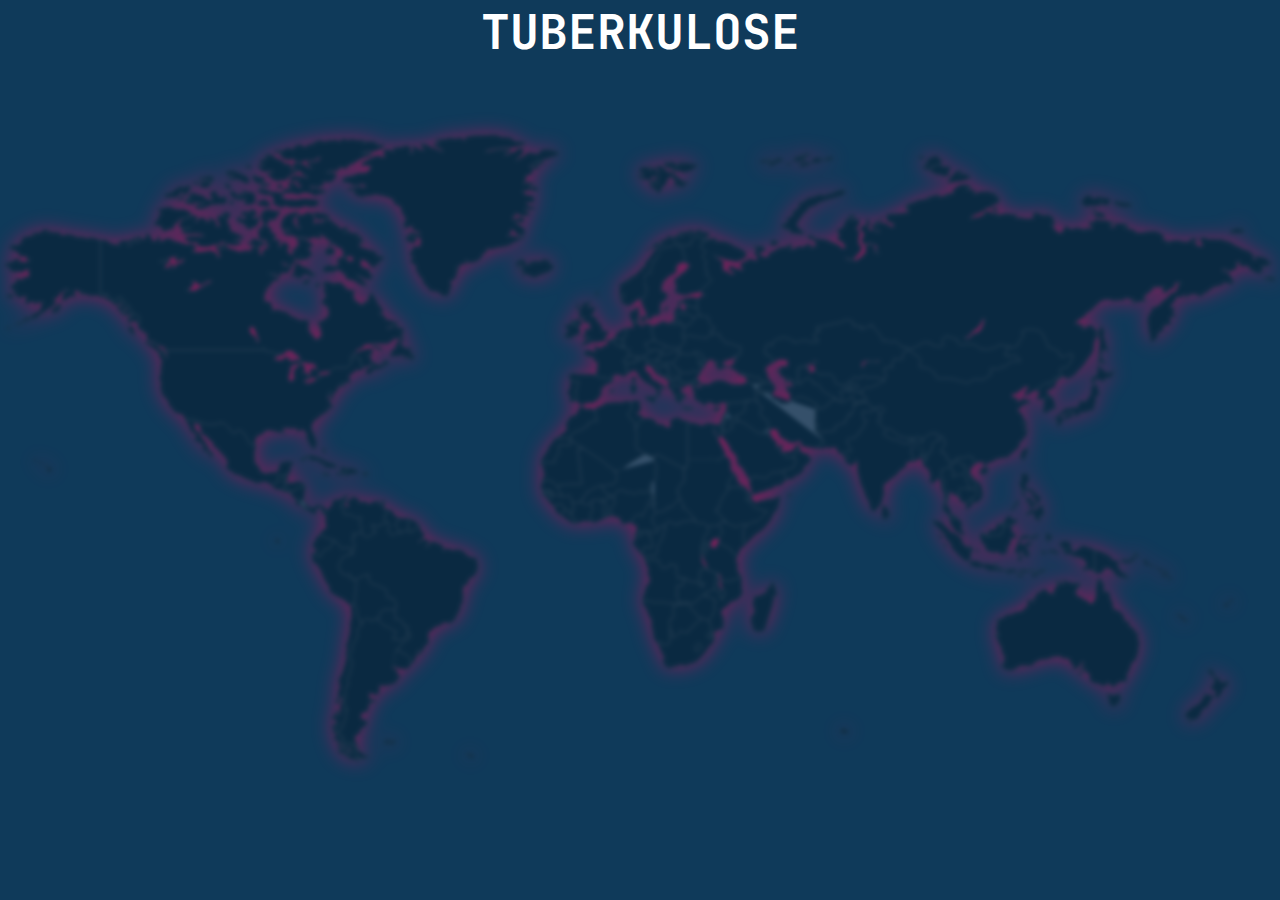
==== commit f73e4807: "Opsummering animation" ====
--- a/opsummering.html
+++ b/opsummering.html
@@ -223,7 +223,7 @@
         <h1>TUBERKULOSE</h1>
     </header>
 
-     <div class="opsummering_wrapper">
+     <div class="opsummering_wrapper opsummering_none">
         <div class="petri_wrapper">
             <img src="img/petri.svg" alt="Petri skål" id="petri_skål">
             <svg viewBox="0 0 69 69" fill="none" xmlns="http://www.w3.org/2000/svg" id="petri_virus">
@@ -270,7 +270,7 @@
         </div>
     </div>
 
-    <div class="opsummering_bullet">
+    <div class="opsummering_bullet opsummering_none">
 
 
         <div class="bullets">
@@ -292,7 +292,7 @@
     </main>
 
     <!--Footer med tilhørende knap-->
-    <footer class="absolute_footer">
+    <footer class="absolute_footer opsummering_none">
         <a href="slut-skærm.html" class="btn alm_knap">
             Næste >
         </a>
--- a/styles/style.css
+++ b/styles/style.css
@@ -67,6 +67,7 @@
   gap: calc(1rem / 2);
   border-radius: 50px;
   margin: 20px;
+  text-decoration: none;
 }
 
 /*-------------------
@@ -84,9 +85,24 @@
 --------video--------
 -------------------*/
 
+.video_header {
+  position: absolute;
+  top: 0;
+  left: 0;
+  right: 0;
+  z-index: 1;
+}
+
+.video_header h1 {
+  color: white;
+}
+
 .video_container {
   position: relative;
   height: 100%;
+  display: flex;
+  align-items: center;
+  justify-content: space-between;
 }
 
 #video-player {
@@ -119,6 +135,26 @@
   align-items: center;
   width: 50px;
   height: 50px;
+}
+
+.video_play_btn svg {
+  width: 32px;
+  height: 32px;
+}
+
+.video_button {
+  background-color: var(--white-color);
+  color: var(--black-color);
+  border: none;
+  font-size: 2rem;
+  padding: calc(1rem * 1) calc(1rem * 2);
+  display: inline-flex;
+  justify-content: center;
+  align-items: center;
+  gap: calc(1rem / 2);
+  border-radius: 50px;
+  text-decoration: none;
+  max-height: 50px;
 }
 
 .video_years {
@@ -610,6 +646,29 @@
   padding: 2dvw 2dvw;
 }
 
+.opsummering_none{
+  opacity: 0;
+  transition: 2s all ease;
+  animation-name: skjul;
+  animation-duration: 1s;
+  animation-delay: 0s;
+  animation-fill-mode:forwards; 
+}
+
+@keyframes skjul {
+  0% {
+    opacity: 0;
+  }
+
+  50% {  
+    opacity: 0;
+  }
+
+  100% {
+    opacity: 1;
+  }
+}
+
 .petri_wrapper{
   position: relative;
 }
